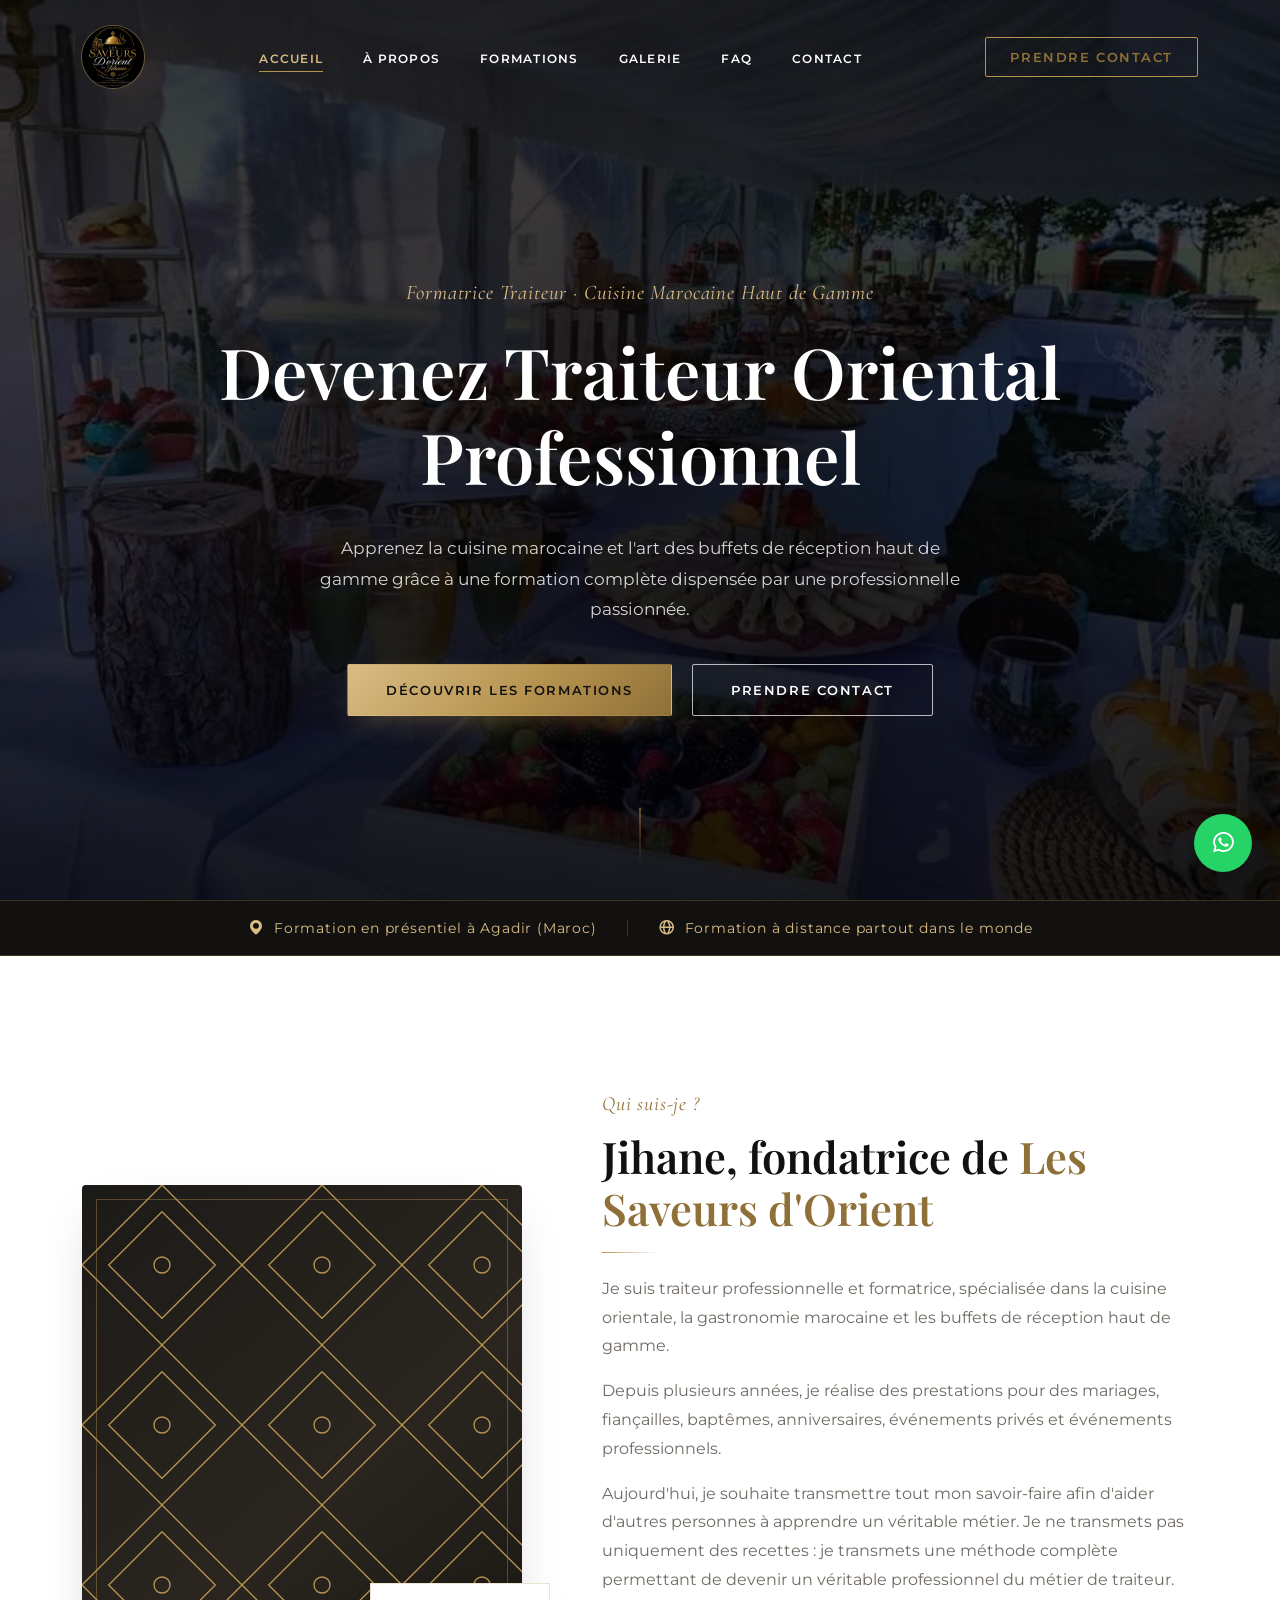
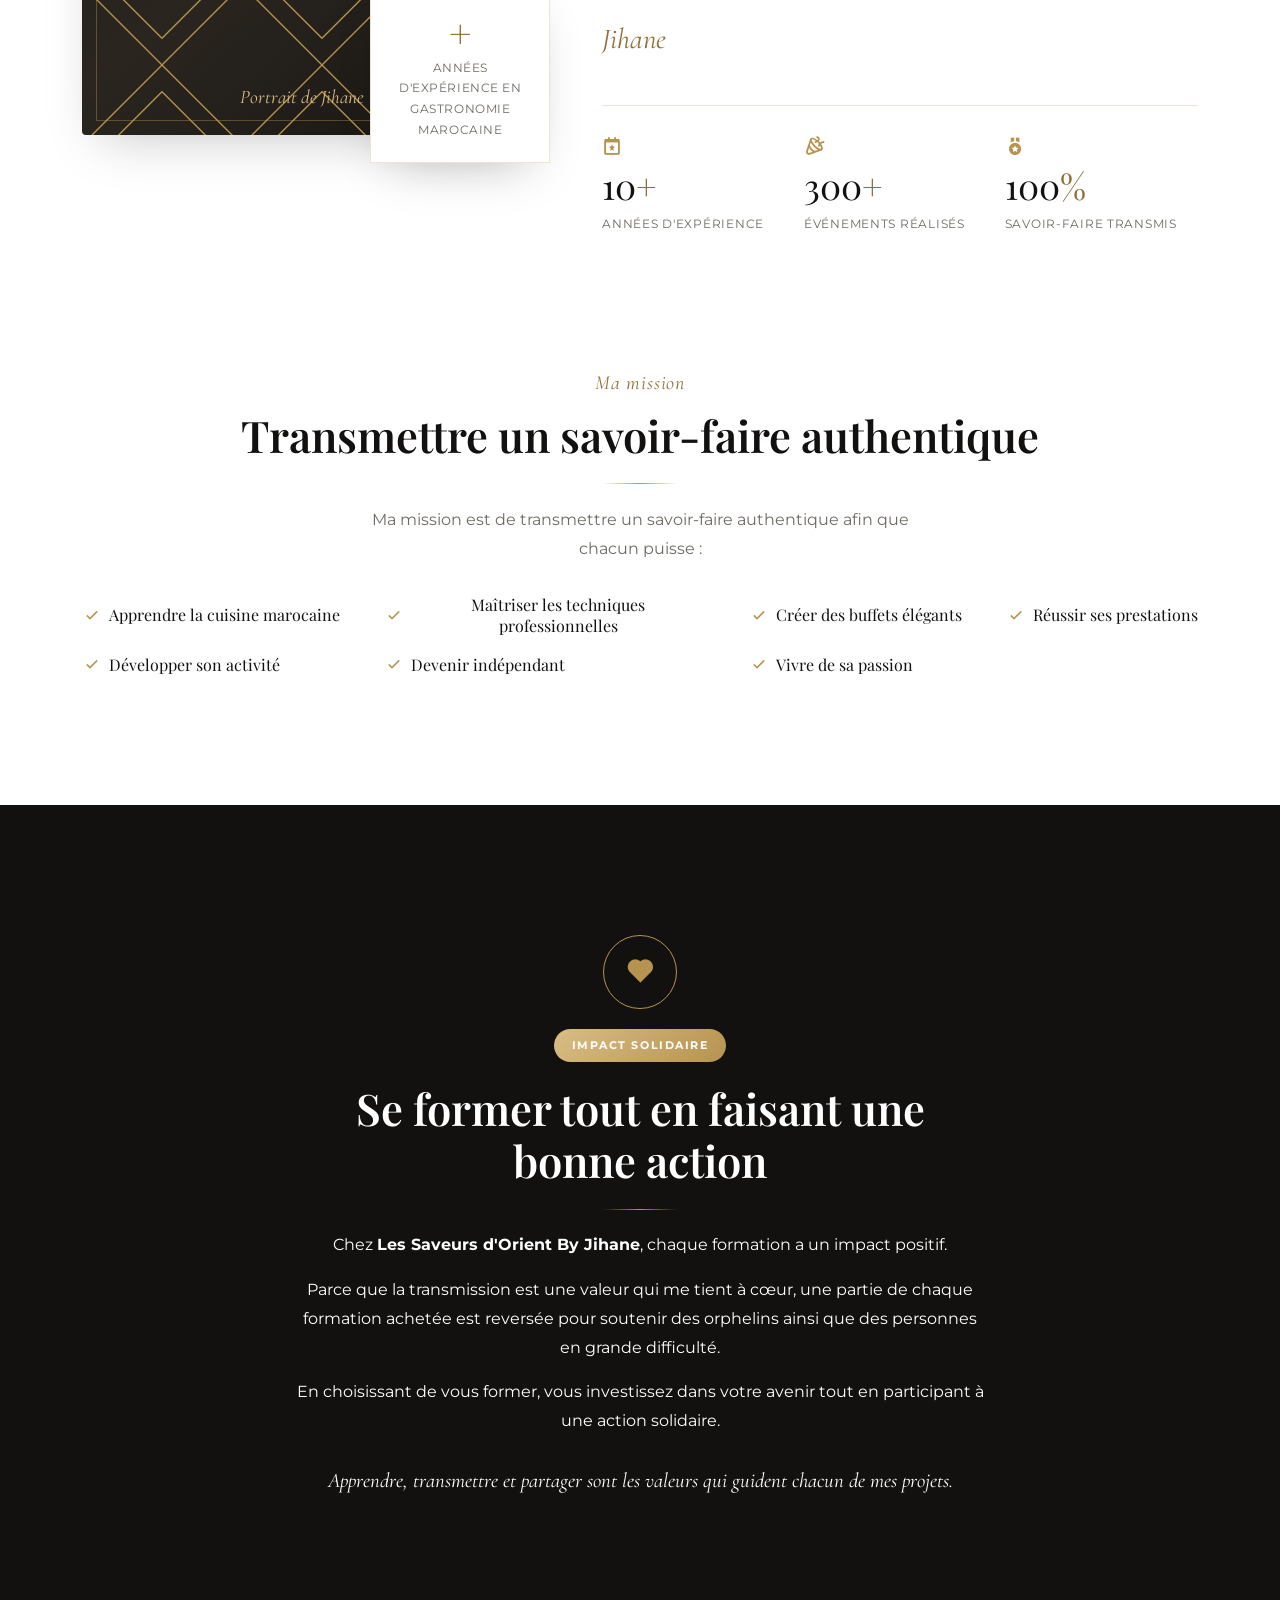
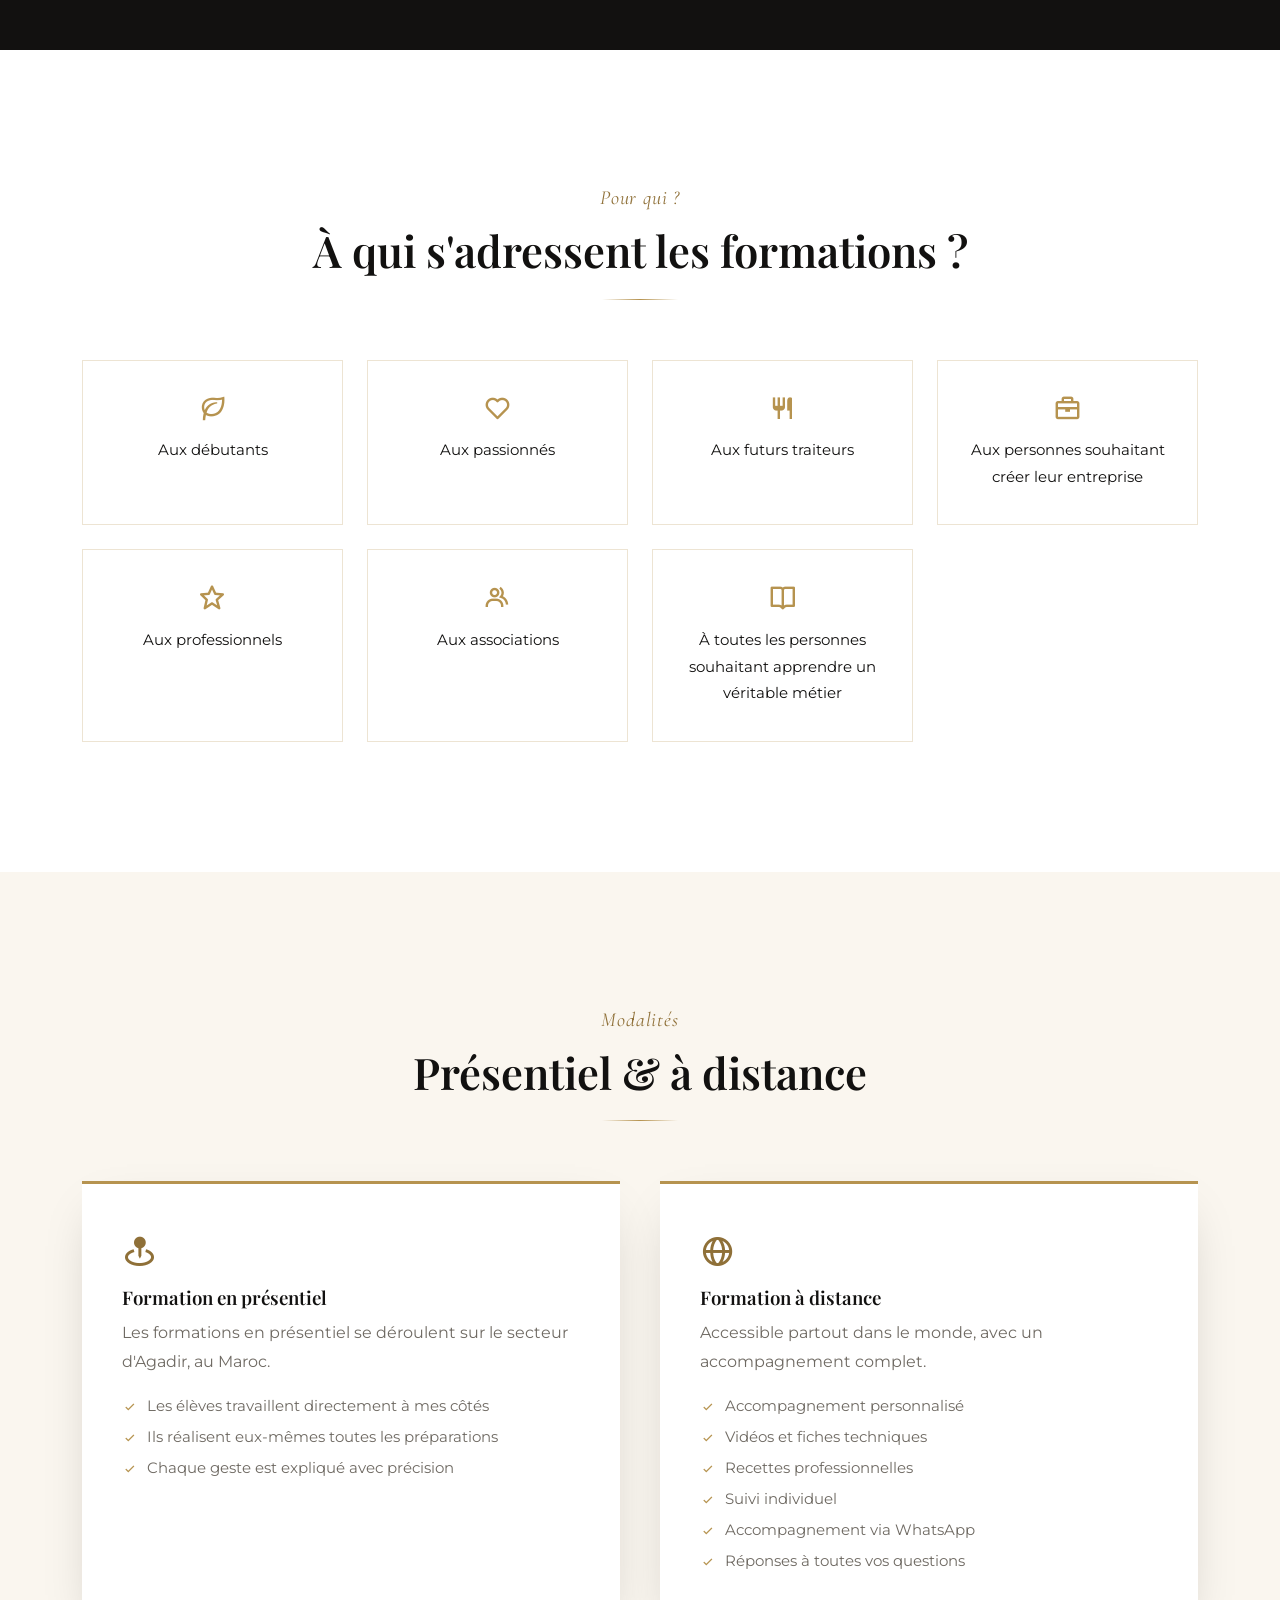
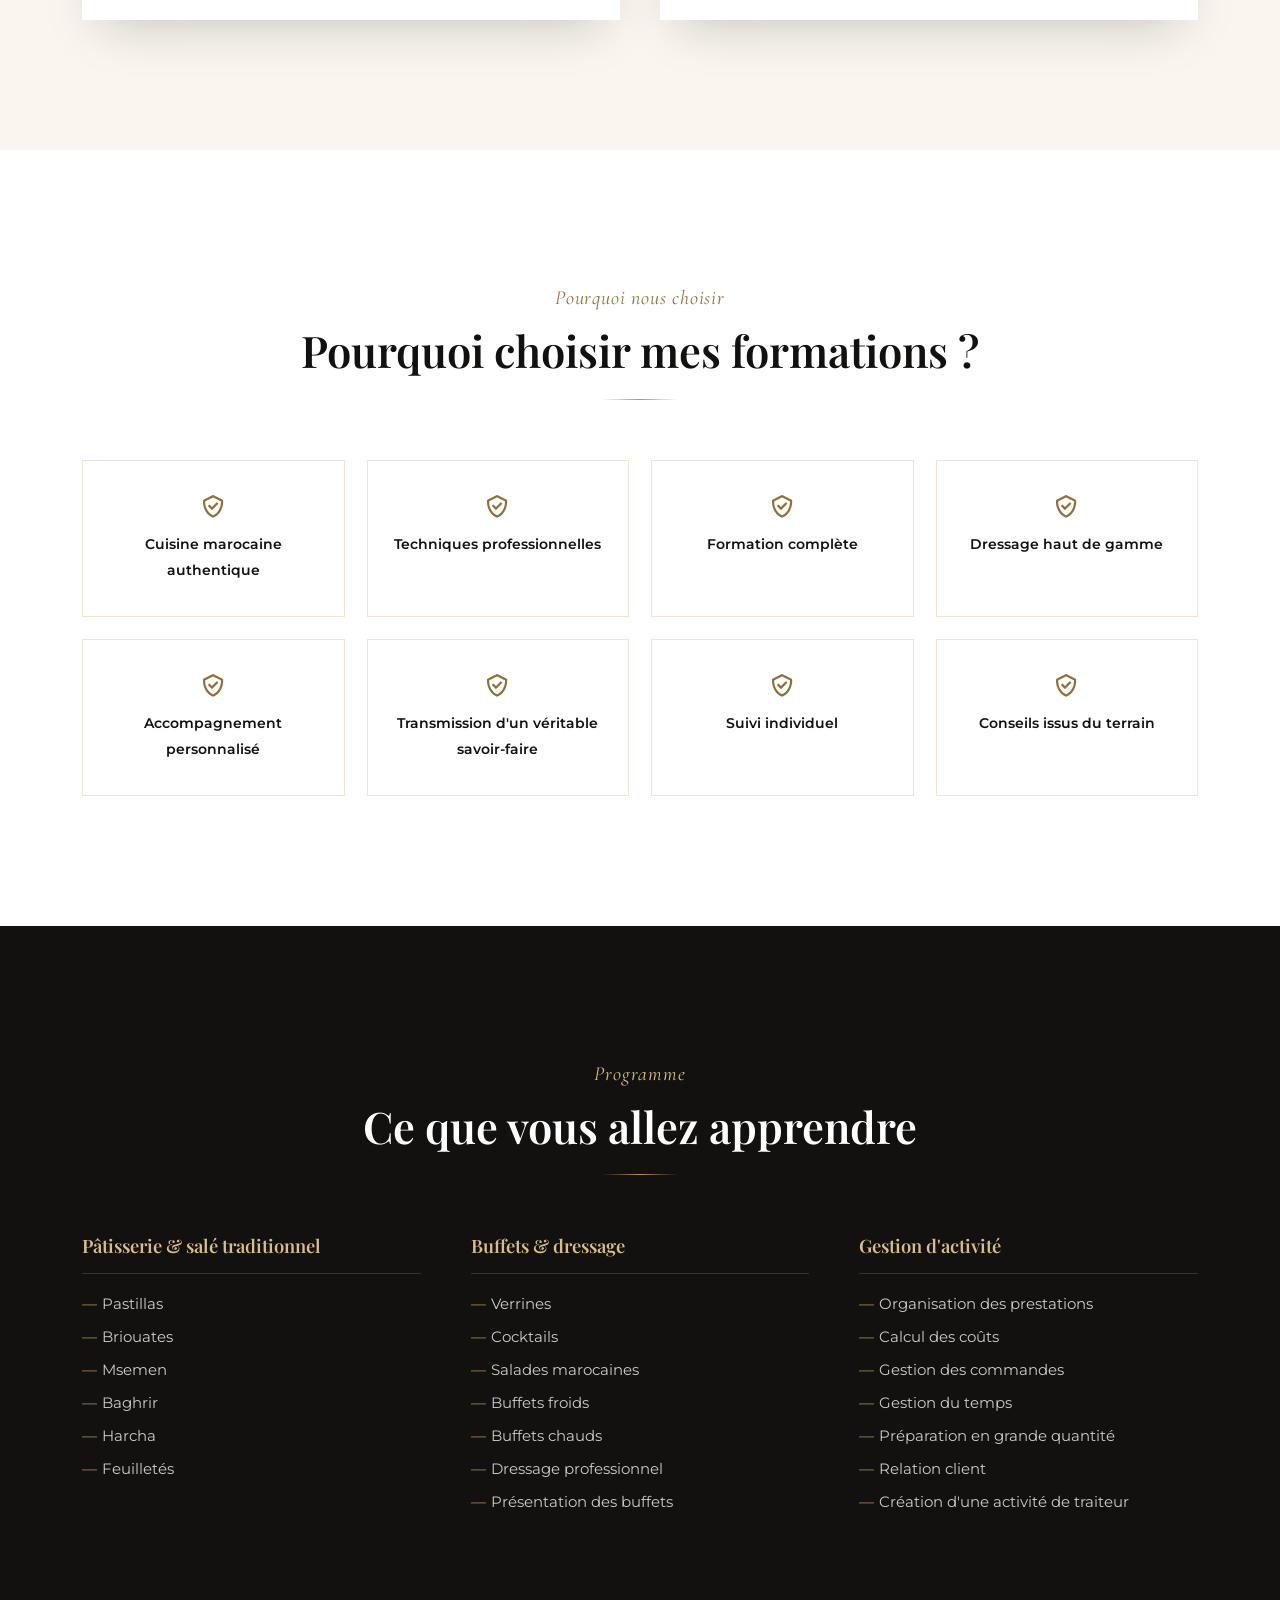
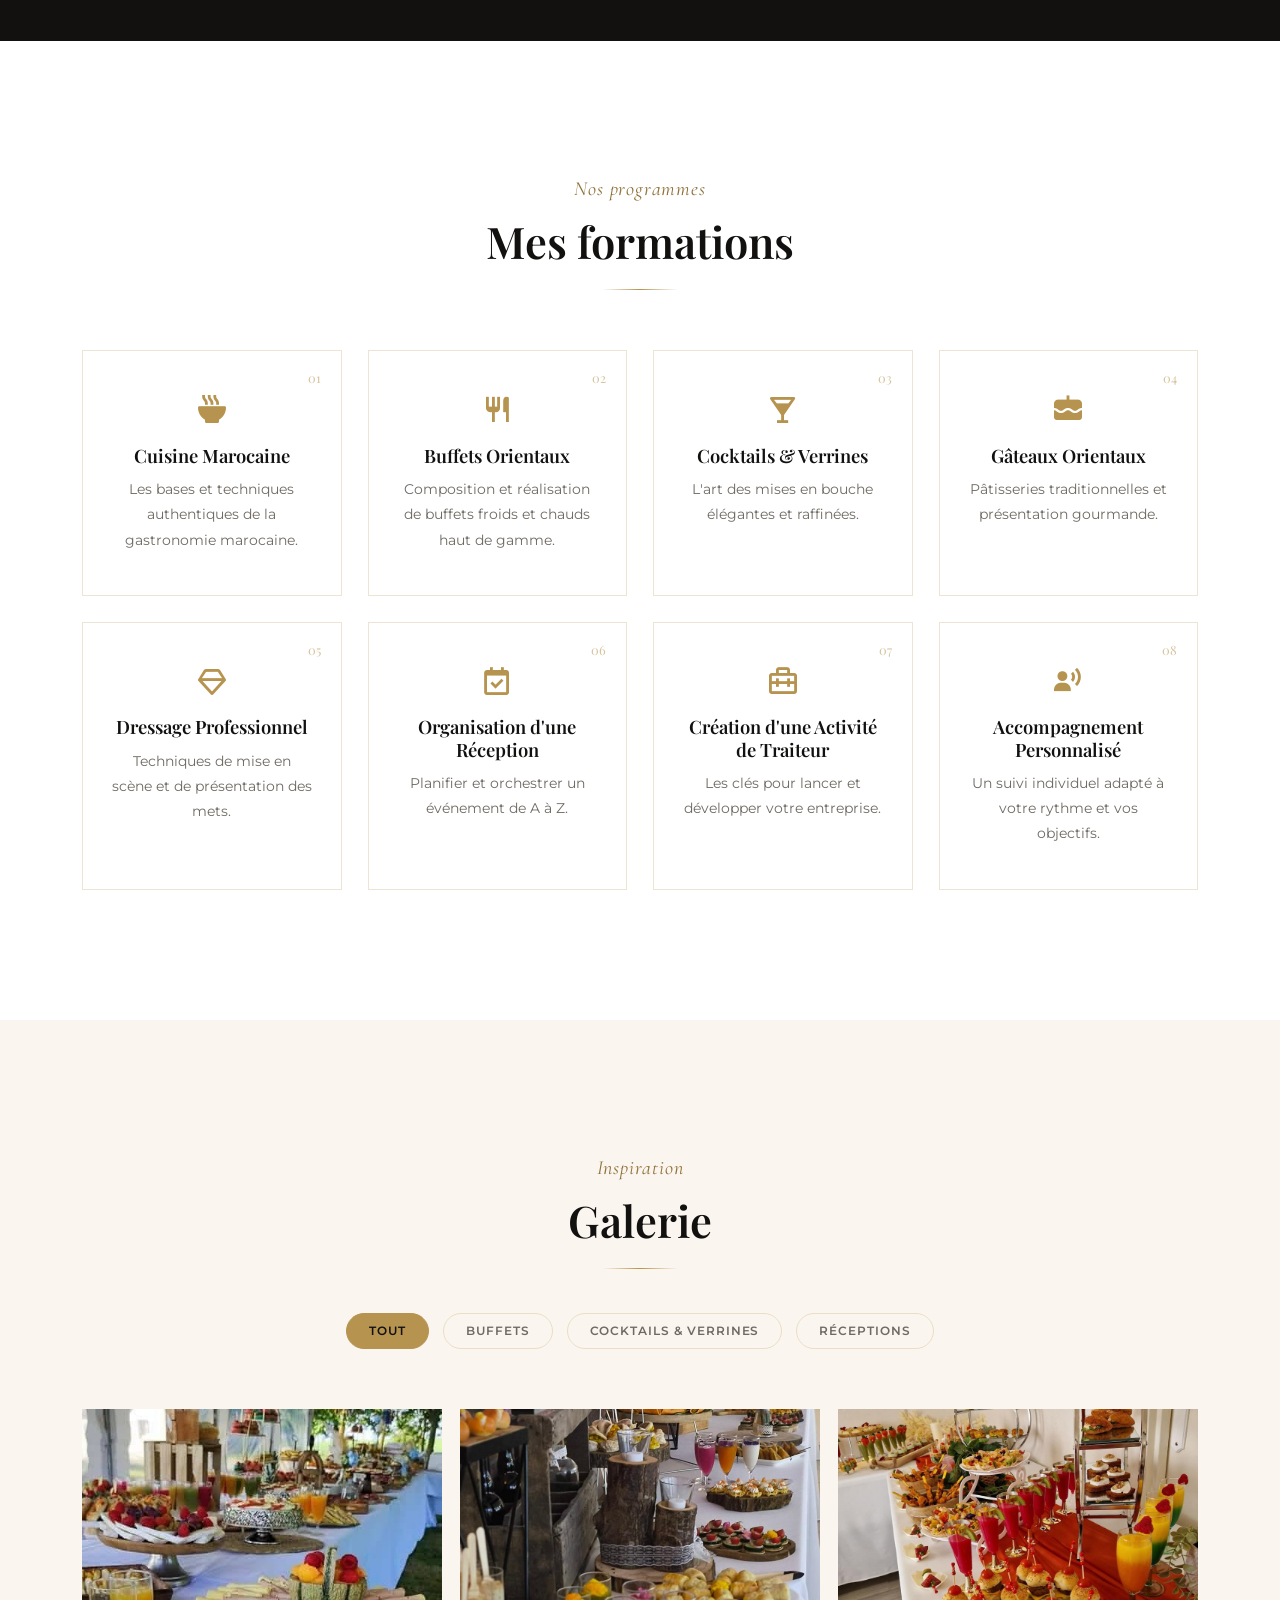
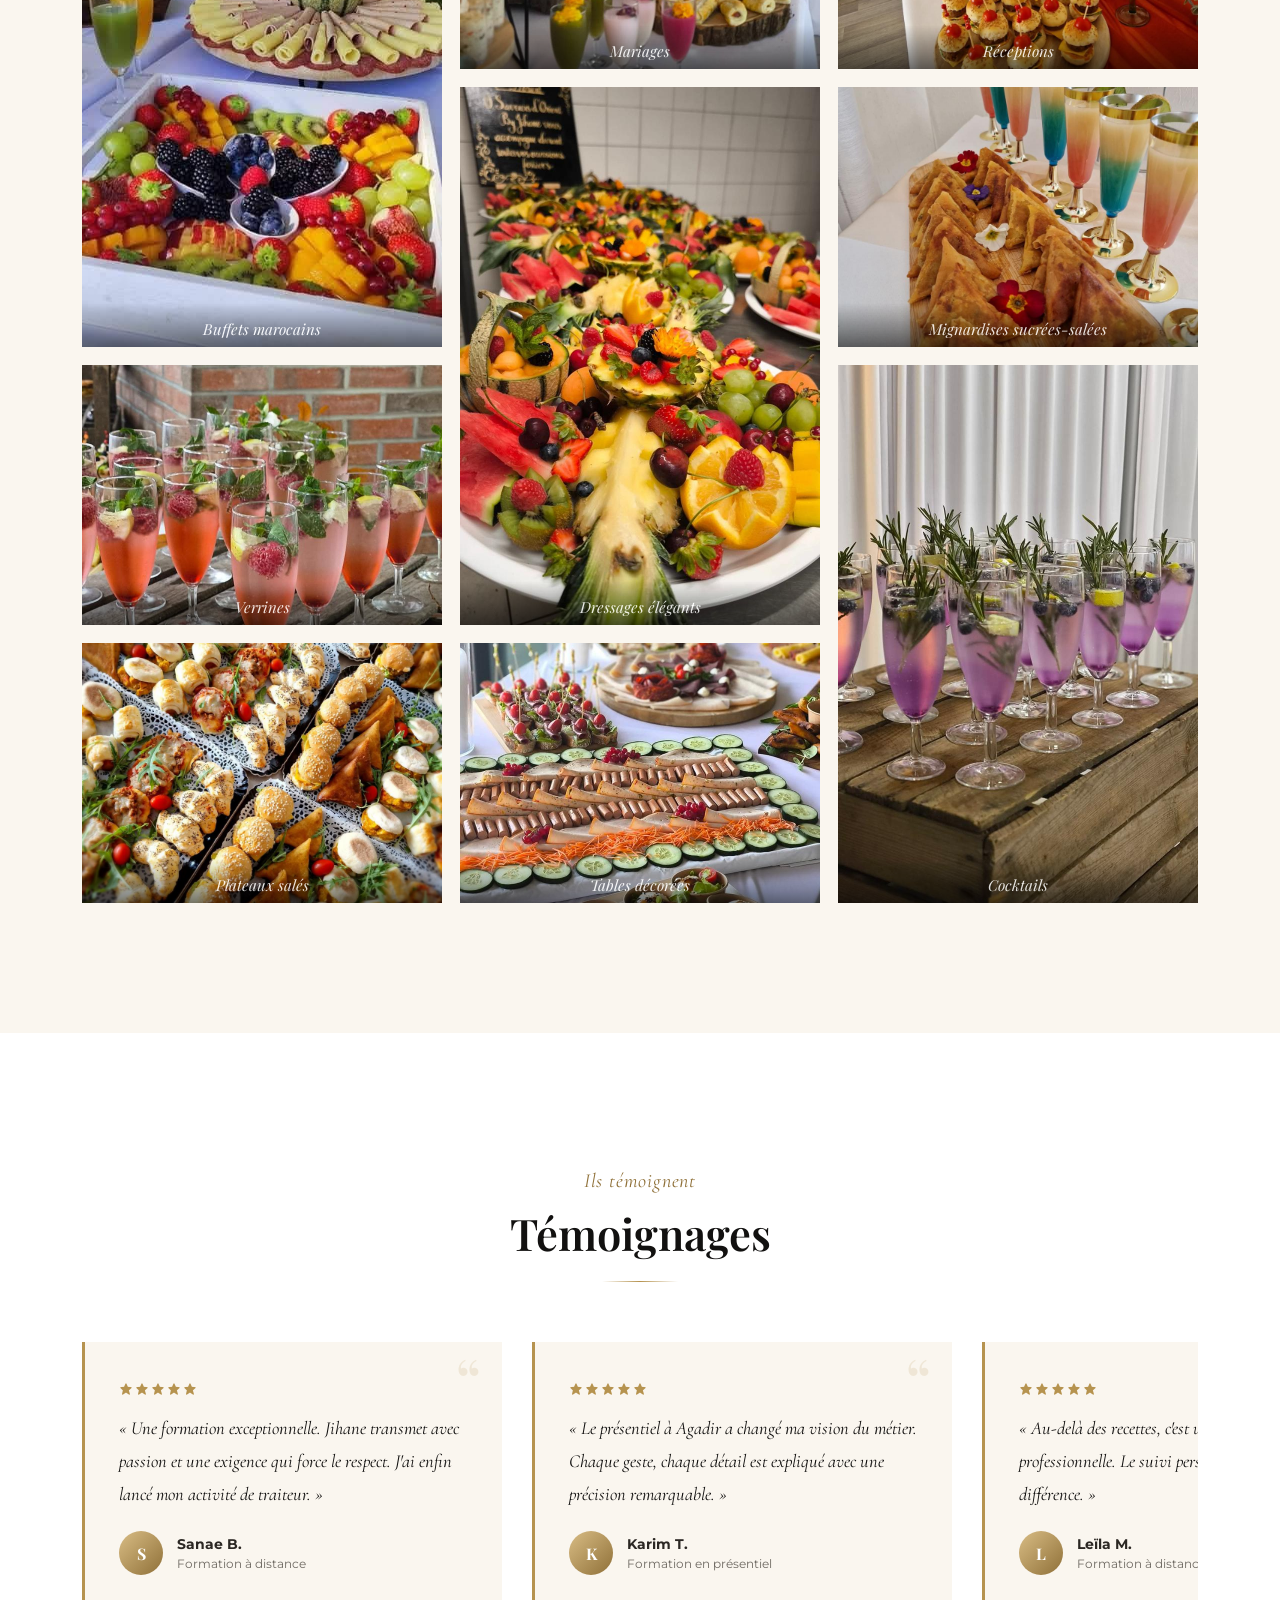
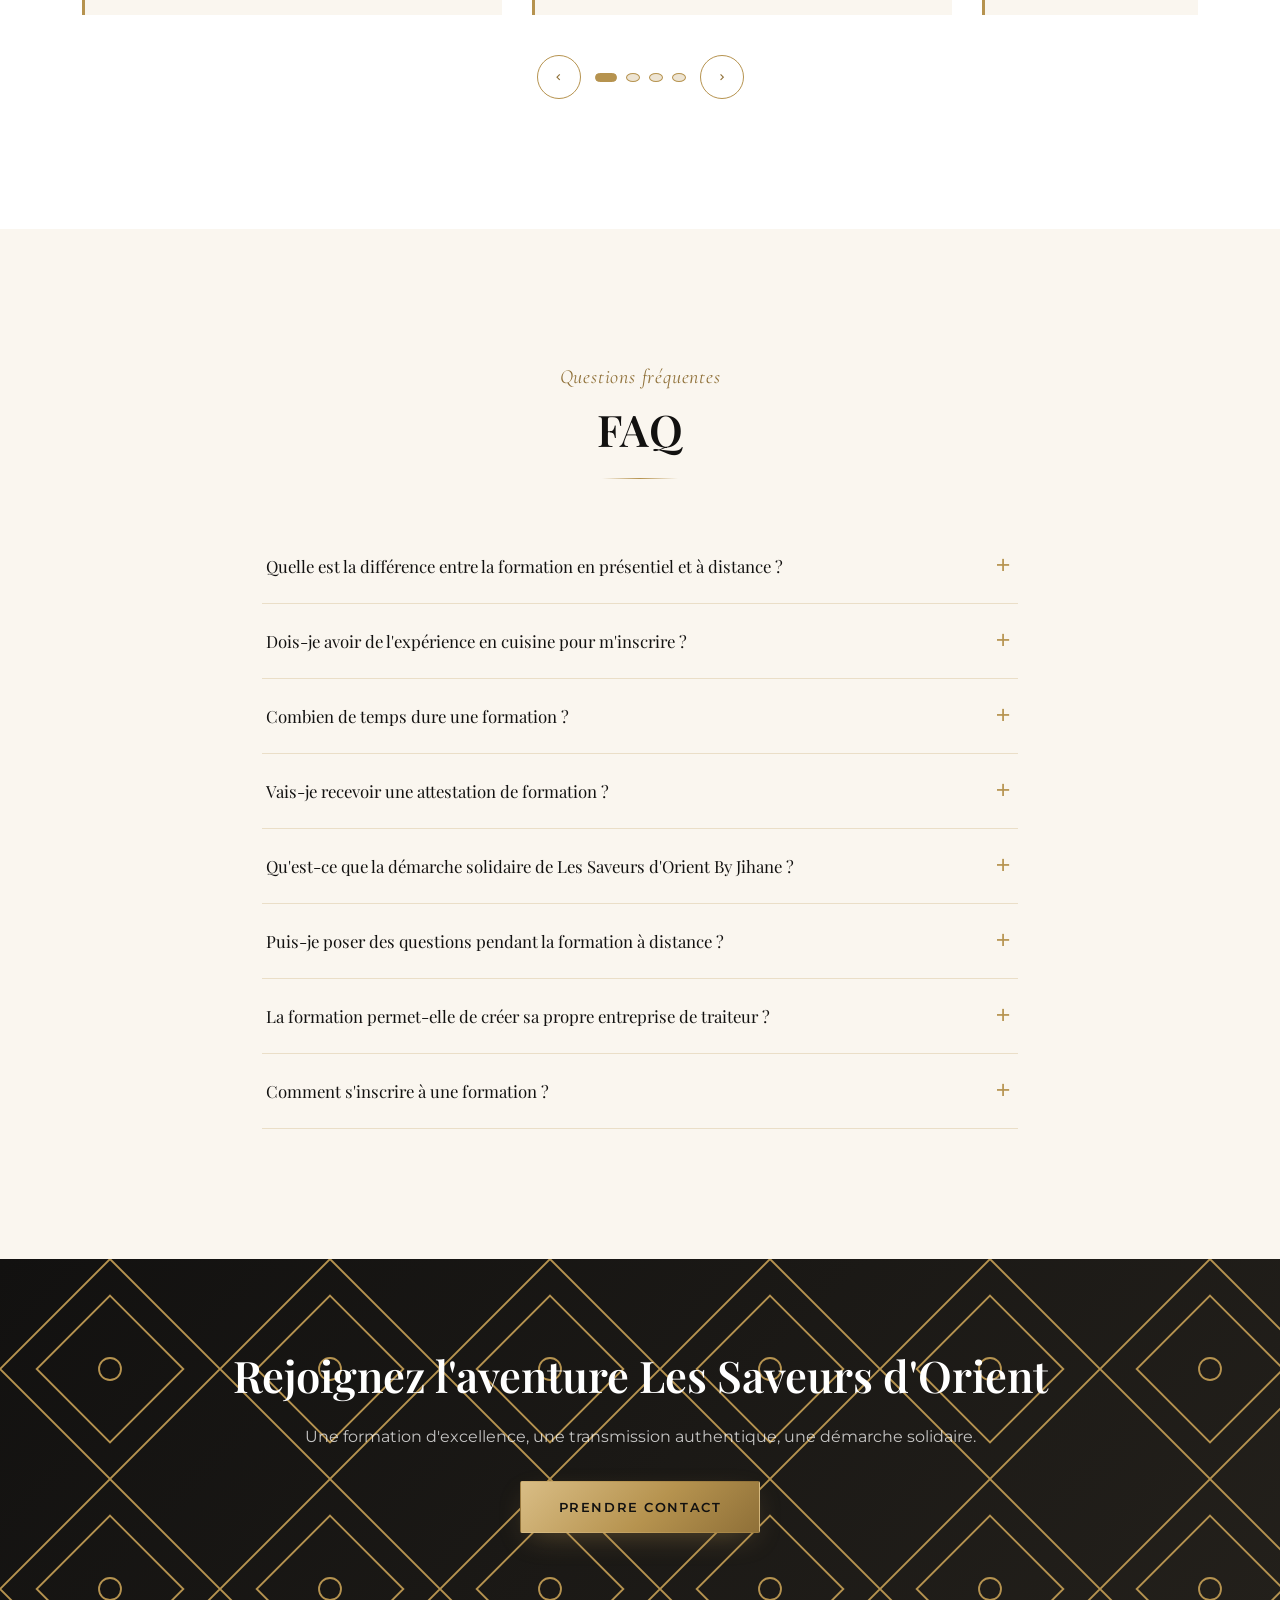
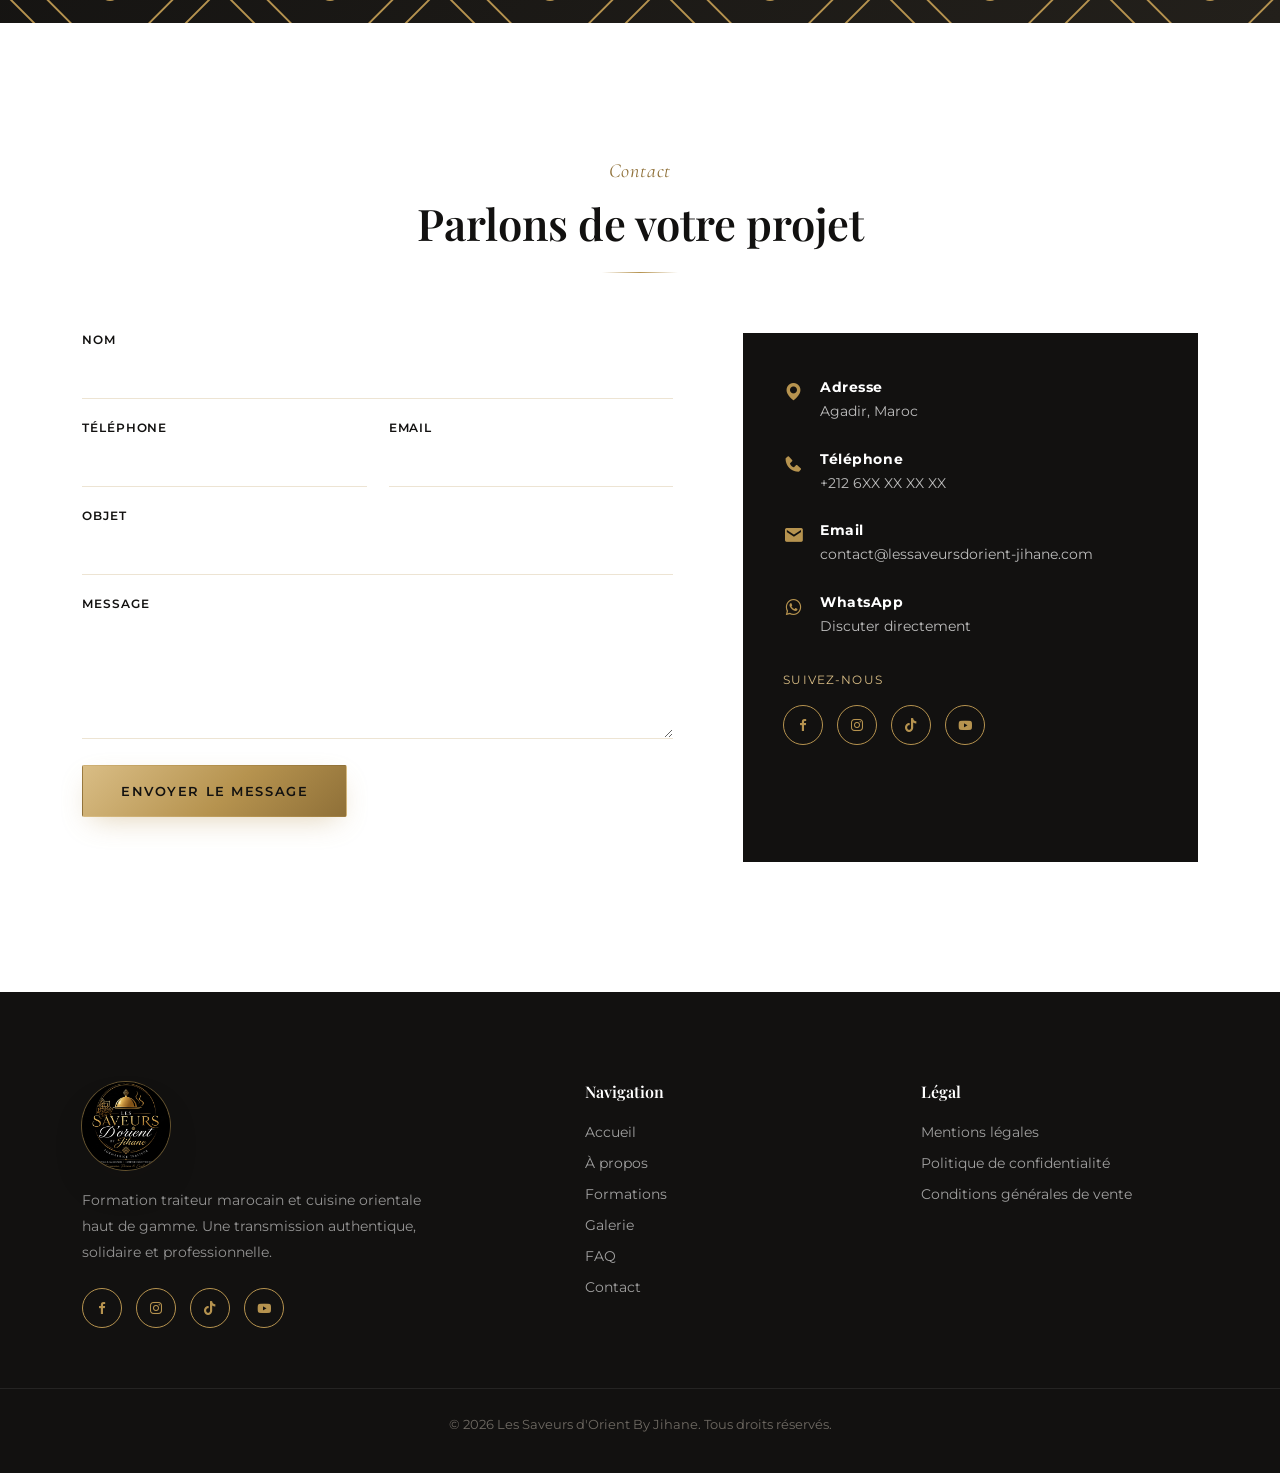
==== index.html @ 19ab7d6f "Initial commit: site Les Saveurs d'Orient By Jihane Site vitrine haut de gamme pour la formation tra" ====
<!DOCTYPE html>
<html lang="fr">
<head>
<meta charset="UTF-8">
<meta name="viewport" content="width=device-width, initial-scale=1.0">
<title>Les Saveurs d'Orient By Jihane | Formation Traiteur Marocain &amp; Cuisine Orientale Haut de Gamme</title>
<meta name="description" content="Formation traiteur marocain et cuisine orientale par Jihane, traiteur professionnelle. Formation présentielle à Agadir (Maroc) et à distance dans le monde entier. Buffets de réception haut de gamme, dressage professionnel, création d'activité.">
<meta name="keywords" content="formation traiteur marocain, formation cuisine marocaine, formation traiteur oriental, formation buffet oriental, formation cuisine orientale, formation traiteur Agadir, formation traiteur Maroc, formation cuisine marocaine à distance, devenir traiteur professionnel, formation buffet de réception">
<meta name="author" content="Les Saveurs d'Orient By Jihane">
<meta name="robots" content="index, follow">
<link rel="canonical" href="https://www.lessaveursdorient-jihane.com/">

<!-- Open Graph -->
<meta property="og:type" content="website">
<meta property="og:title" content="Les Saveurs d'Orient By Jihane | Formation Traiteur Marocain Haut de Gamme">
<meta property="og:description" content="Apprenez la cuisine marocaine et l'art des buffets de réception haut de gamme grâce à une formation complète dispensée par Jihane, traiteur professionnelle. Présentiel à Agadir ou à distance partout dans le monde.">
<meta property="og:image" content="images/logo.jpeg">
<meta property="og:locale" content="fr_FR">
<meta property="og:site_name" content="Les Saveurs d'Orient By Jihane">
<meta name="twitter:card" content="summary_large_image">

<link rel="icon" type="image/png" href="images/favicon.png">
<link rel="apple-touch-icon" href="images/apple-touch-icon.png">

<!-- Fonts -->
<link rel="preconnect" href="https://fonts.googleapis.com">
<link rel="preconnect" href="https://fonts.gstatic.com" crossorigin>
<link href="https://fonts.googleapis.com/css2?family=Playfair+Display:ital,wght@0,500;0,600;0,700;1,500&family=Cormorant+Garamond:ital,wght@0,500;1,500;1,600&family=Montserrat:wght@300;400;500;600;700&display=swap" rel="stylesheet">

<!-- Icons -->
<link href="https://unpkg.com/boxicons@2.1.4/css/boxicons.min.css" rel="stylesheet">

<link rel="stylesheet" href="css/style.css">
<noscript><style>[data-reveal]{opacity:1!important;transform:none!important;}</style></noscript>

<script type="application/ld+json">
{
  "@context": "https://schema.org",
  "@type": "EducationalOrganization",
  "name": "Les Saveurs d'Orient By Jihane",
  "description": "Formation traiteur marocain et cuisine orientale haut de gamme, en présentiel à Agadir (Maroc) et à distance dans le monde entier.",
  "url": "https://www.lessaveursdorient-jihane.com/",
  "image": "images/og-cover.jpg",
  "address": {
    "@type": "PostalAddress",
    "addressLocality": "Agadir",
    "addressCountry": "MA"
  },
  "sameAs": [
    "https://www.facebook.com/",
    "https://www.instagram.com/",
    "https://www.tiktok.com/",
    "https://www.youtube.com/"
  ]
}
</script>
</head>
<body class="is-loading">

<div class="scroll-progress" id="scroll-progress"></div>

<div class="preloader" aria-hidden="true">
  <span class="preloader__ring"></span>
  <span class="preloader__mark">LS<span>O</span></span>
</div>

<!-- ===================== HEADER ===================== -->
<header class="site-header" id="site-header">
  <div class="container site-header__inner">
    <a href="#accueil" class="logo">
      <img src="images/logo.jpeg" alt="Les Saveurs d'Orient By Jihane" class="logo__img">
    </a>

    <nav class="main-nav" id="main-nav">
      <ul>
        <li><a href="#accueil" class="nav-link">Accueil</a></li>
        <li><a href="#apropos" class="nav-link">À propos</a></li>
        <li><a href="#formations" class="nav-link">Formations</a></li>
        <li><a href="#galerie" class="nav-link">Galerie</a></li>
        <li><a href="#faq" class="nav-link">FAQ</a></li>
        <li><a href="#contact" class="nav-link">Contact</a></li>
      </ul>
    </nav>

    <a href="#contact" class="btn btn--gold-outline btn--small header-cta">Prendre contact</a>
    <button class="nav-toggle" id="nav-toggle" aria-label="Ouvrir le menu" aria-expanded="false">
      <span></span><span></span><span></span>
    </button>
  </div>
</header>

<!-- ===================== HERO ===================== -->
<section class="hero" id="accueil">
  <div class="hero__bg" role="img" aria-label="Buffet marocain de réception haut de gamme"></div>
  <div class="hero__overlay"></div>
  <div class="hero__glow" aria-hidden="true"></div>
  <div class="hero__content container">
    <p class="eyebrow">Formatrice Traiteur &middot; Cuisine Marocaine Haut de Gamme</p>
    <h1>Devenez Traiteur Oriental Professionnel</h1>
    <p class="hero__subtitle">Apprenez la cuisine marocaine et l'art des buffets de réception haut de gamme grâce à une formation complète dispensée par une professionnelle passionnée.</p>
    <div class="hero__actions">
      <a href="#formations" class="btn btn--gold">Découvrir les formations</a>
      <a href="#contact" class="btn btn--outline">Prendre contact</a>
    </div>
  </div>
  <a href="#apropos" class="hero__scroll" aria-label="Défiler vers le bas"><span></span></a>
</section>

<!-- ===================== BANDEAU LOCALISATION ===================== -->
<div class="info-strip">
  <div class="container info-strip__inner">
    <div class="info-strip__item"><i class='bx bxs-map'></i> Formation en présentiel à Agadir (Maroc)</div>
    <div class="info-strip__sep" aria-hidden="true"></div>
    <div class="info-strip__item"><i class='bx bx-globe'></i> Formation à distance partout dans le monde</div>
  </div>
</div>

<!-- ===================== À PROPOS ===================== -->
<section class="section" id="apropos">
  <div class="container about">
    <div class="about__media reveal" data-reveal>
      <div class="img-frame img-placeholder" data-label="Portrait de Jihane">
        <img src="images/portrait-jihane.jpg" alt="Jihane, fondatrice de Les Saveurs d'Orient By Jihane" loading="lazy" onerror="this.remove()">
      </div>
      <div class="about__badge">
        <span>+</span>
        <p>Années d'expérience en gastronomie marocaine</p>
      </div>
    </div>

    <div class="about__text reveal" data-reveal>
      <p class="section-eyebrow">Qui suis-je&nbsp;?</p>
      <h2>Jihane, fondatrice de <span class="gold-text">Les Saveurs d'Orient</span></h2>
      <p>Je suis traiteur professionnelle et formatrice, spécialisée dans la cuisine orientale, la gastronomie marocaine et les buffets de réception haut de gamme.</p>
      <p>Depuis plusieurs années, je réalise des prestations pour des mariages, fiançailles, baptêmes, anniversaires, événements privés et événements professionnels.</p>
      <p>Aujourd'hui, je souhaite transmettre tout mon savoir-faire afin d'aider d'autres personnes à apprendre un véritable métier. Je ne transmets pas uniquement des recettes : je transmets une méthode complète permettant de devenir un véritable professionnel du métier de traiteur.</p>
      <p class="signature">Jihane</p>

      <div class="stats">
        <div class="stat">
          <i class='bx bx-calendar-star'></i>
          <span class="stat__number" data-count="10">0</span><span class="stat__plus">+</span>
          <p>Années d'expérience</p>
        </div>
        <div class="stat">
          <i class='bx bx-party'></i>
          <span class="stat__number" data-count="300">0</span><span class="stat__plus">+</span>
          <p>Événements réalisés</p>
        </div>
        <div class="stat">
          <i class='bx bxs-medal'></i>
          <span class="stat__number" data-count="100">0</span><span class="stat__plus">%</span>
          <p>Savoir-faire transmis</p>
        </div>
      </div>
    </div>
  </div>

  <div class="container mission reveal" data-reveal>
    <p class="section-eyebrow center">Ma mission</p>
    <h2 class="center">Transmettre un savoir-faire authentique</h2>
    <p class="mission__intro center">Ma mission est de transmettre un savoir-faire authentique afin que chacun puisse&nbsp;:</p>
    <ul class="mission__list">
      <li><i class='bx bx-check'></i> Apprendre la cuisine marocaine</li>
      <li><i class='bx bx-check'></i> Maîtriser les techniques professionnelles</li>
      <li><i class='bx bx-check'></i> Créer des buffets élégants</li>
      <li><i class='bx bx-check'></i> Réussir ses prestations</li>
      <li><i class='bx bx-check'></i> Développer son activité</li>
      <li><i class='bx bx-check'></i> Devenir indépendant</li>
      <li><i class='bx bx-check'></i> Vivre de sa passion</li>
    </ul>
  </div>
</section>

<!-- ===================== SOLIDARITÉ ===================== -->
<section class="section section--dark" id="solidarite">
  <div class="container solidarity reveal" data-reveal>
    <div class="solidarity__icon"><i class='bx bxs-heart'></i></div>
    <p class="badge">Impact solidaire</p>
    <h2>Se former tout en faisant une bonne action</h2>
    <p>Chez <strong>Les Saveurs d'Orient By Jihane</strong>, chaque formation a un impact positif.</p>
    <p>Parce que la transmission est une valeur qui me tient à cœur, une partie de chaque formation achetée est reversée pour soutenir des orphelins ainsi que des personnes en grande difficulté.</p>
    <p>En choisissant de vous former, vous investissez dans votre avenir tout en participant à une action solidaire.</p>
    <p class="solidarity__quote">Apprendre, transmettre et partager sont les valeurs qui guident chacun de mes projets.</p>
  </div>
</section>

<!-- ===================== PUBLIC CONCERNÉ ===================== -->
<section class="section" id="public">
  <div class="container">
    <p class="section-eyebrow center">Pour qui&nbsp;?</p>
    <h2 class="center">À qui s'adressent les formations&nbsp;?</h2>
    <div class="audience-grid reveal stagger" data-reveal>
      <div class="audience-card"><i class='bx bx-leaf'></i><p>Aux débutants</p></div>
      <div class="audience-card"><i class='bx bx-heart'></i><p>Aux passionnés</p></div>
      <div class="audience-card"><i class='bx bx-restaurant'></i><p>Aux futurs traiteurs</p></div>
      <div class="audience-card"><i class='bx bx-briefcase'></i><p>Aux personnes souhaitant créer leur entreprise</p></div>
      <div class="audience-card"><i class='bx bx-star'></i><p>Aux professionnels</p></div>
      <div class="audience-card"><i class='bx bx-group'></i><p>Aux associations</p></div>
      <div class="audience-card"><i class='bx bx-book-open'></i><p>À toutes les personnes souhaitant apprendre un véritable métier</p></div>
    </div>
  </div>
</section>

<!-- ===================== MODALITÉS ===================== -->
<section class="section section--cream" id="modalites">
  <div class="container">
    <p class="section-eyebrow center">Modalités</p>
    <h2 class="center">Présentiel &amp; à distance</h2>
    <div class="modalites-grid">
      <div class="modalite-card reveal" data-reveal>
        <i class='bx bxs-map-pin'></i>
        <h3>Formation en présentiel</h3>
        <p>Les formations en présentiel se déroulent sur le secteur d'Agadir, au Maroc.</p>
        <ul>
          <li><i class='bx bx-check'></i> Les élèves travaillent directement à mes côtés</li>
          <li><i class='bx bx-check'></i> Ils réalisent eux-mêmes toutes les préparations</li>
          <li><i class='bx bx-check'></i> Chaque geste est expliqué avec précision</li>
        </ul>
      </div>
      <div class="modalite-card reveal" data-reveal>
        <i class='bx bx-globe'></i>
        <h3>Formation à distance</h3>
        <p>Accessible partout dans le monde, avec un accompagnement complet.</p>
        <ul>
          <li><i class='bx bx-check'></i> Accompagnement personnalisé</li>
          <li><i class='bx bx-check'></i> Vidéos et fiches techniques</li>
          <li><i class='bx bx-check'></i> Recettes professionnelles</li>
          <li><i class='bx bx-check'></i> Suivi individuel</li>
          <li><i class='bx bx-check'></i> Accompagnement via WhatsApp</li>
          <li><i class='bx bx-check'></i> Réponses à toutes vos questions</li>
        </ul>
      </div>
    </div>
  </div>
</section>

<!-- ===================== POURQUOI CHOISIR ===================== -->
<section class="section" id="pourquoi">
  <div class="container">
    <p class="section-eyebrow center">Pourquoi nous choisir</p>
    <h2 class="center">Pourquoi choisir mes formations&nbsp;?</h2>
    <div class="feature-grid reveal stagger" data-reveal>
      <div class="feature-card"><i class='bx bx-check-shield'></i><p>Cuisine marocaine authentique</p></div>
      <div class="feature-card"><i class='bx bx-check-shield'></i><p>Techniques professionnelles</p></div>
      <div class="feature-card"><i class='bx bx-check-shield'></i><p>Formation complète</p></div>
      <div class="feature-card"><i class='bx bx-check-shield'></i><p>Dressage haut de gamme</p></div>
      <div class="feature-card"><i class='bx bx-check-shield'></i><p>Accompagnement personnalisé</p></div>
      <div class="feature-card"><i class='bx bx-check-shield'></i><p>Transmission d'un véritable savoir-faire</p></div>
      <div class="feature-card"><i class='bx bx-check-shield'></i><p>Suivi individuel</p></div>
      <div class="feature-card"><i class='bx bx-check-shield'></i><p>Conseils issus du terrain</p></div>
    </div>
  </div>
</section>

<!-- ===================== CE QUE VOUS ALLEZ APPRENDRE ===================== -->
<section class="section section--dark" id="apprentissage">
  <div class="container">
    <p class="section-eyebrow center">Programme</p>
    <h2 class="center">Ce que vous allez apprendre</h2>

    <div class="learn-columns reveal" data-reveal>
      <div class="learn-col">
        <h4>Pâtisserie &amp; salé traditionnel</h4>
        <ul>
          <li>Pastillas</li>
          <li>Briouates</li>
          <li>Msemen</li>
          <li>Baghrir</li>
          <li>Harcha</li>
          <li>Feuilletés</li>
        </ul>
      </div>
      <div class="learn-col">
        <h4>Buffets &amp; dressage</h4>
        <ul>
          <li>Verrines</li>
          <li>Cocktails</li>
          <li>Salades marocaines</li>
          <li>Buffets froids</li>
          <li>Buffets chauds</li>
          <li>Dressage professionnel</li>
          <li>Présentation des buffets</li>
        </ul>
      </div>
      <div class="learn-col">
        <h4>Gestion d'activité</h4>
        <ul>
          <li>Organisation des prestations</li>
          <li>Calcul des coûts</li>
          <li>Gestion des commandes</li>
          <li>Gestion du temps</li>
          <li>Préparation en grande quantité</li>
          <li>Relation client</li>
          <li>Création d'une activité de traiteur</li>
        </ul>
      </div>
    </div>
  </div>
</section>

<!-- ===================== MES FORMATIONS ===================== -->
<section class="section" id="formations">
  <div class="container">
    <p class="section-eyebrow center">Nos programmes</p>
    <h2 class="center">Mes formations</h2>
    <div class="formations-grid reveal stagger" data-reveal>
      <article class="formation-card">
        <i class='bx bxs-bowl-hot'></i>
        <h3>Cuisine Marocaine</h3>
        <p>Les bases et techniques authentiques de la gastronomie marocaine.</p>
      </article>
      <article class="formation-card">
        <i class='bx bx-restaurant'></i>
        <h3>Buffets Orientaux</h3>
        <p>Composition et réalisation de buffets froids et chauds haut de gamme.</p>
      </article>
      <article class="formation-card">
        <i class='bx bxs-drink'></i>
        <h3>Cocktails &amp; Verrines</h3>
        <p>L'art des mises en bouche élégantes et raffinées.</p>
      </article>
      <article class="formation-card">
        <i class='bx bxs-cake'></i>
        <h3>Gâteaux Orientaux</h3>
        <p>Pâtisseries traditionnelles et présentation gourmande.</p>
      </article>
      <article class="formation-card">
        <i class='bx bx-diamond'></i>
        <h3>Dressage Professionnel</h3>
        <p>Techniques de mise en scène et de présentation des mets.</p>
      </article>
      <article class="formation-card">
        <i class='bx bx-calendar-check'></i>
        <h3>Organisation d'une Réception</h3>
        <p>Planifier et orchestrer un événement de A à Z.</p>
      </article>
      <article class="formation-card">
        <i class='bx bx-briefcase-alt-2'></i>
        <h3>Création d'une Activité de Traiteur</h3>
        <p>Les clés pour lancer et développer votre entreprise.</p>
      </article>
      <article class="formation-card">
        <i class='bx bxs-user-voice'></i>
        <h3>Accompagnement Personnalisé</h3>
        <p>Un suivi individuel adapté à votre rythme et vos objectifs.</p>
      </article>
    </div>
  </div>
</section>

<!-- ===================== GALERIE ===================== -->
<section class="section section--cream" id="galerie">
  <div class="container">
    <p class="section-eyebrow center">Inspiration</p>
    <h2 class="center">Galerie</h2>

    <div class="gallery-filters reveal" data-reveal>
      <button class="filter-btn is-active" data-filter="all">Tout</button>
      <button class="filter-btn" data-filter="buffet">Buffets</button>
      <button class="filter-btn" data-filter="cocktail">Cocktails &amp; Verrines</button>
      <button class="filter-btn" data-filter="reception">Réceptions</button>
    </div>

    <div class="gallery-grid reveal stagger" data-reveal>
      <div class="gallery-item img-placeholder" data-category="buffet" data-label="Buffets marocains"><img src="images/gallery-buffet.jpg" alt="Buffet marocain" loading="lazy" onerror="this.remove()"></div>
      <div class="gallery-item img-placeholder" data-category="reception" data-label="Mariages"><img src="images/gallery-mariage.jpg" alt="Mariage" loading="lazy" onerror="this.remove()"></div>
      <div class="gallery-item img-placeholder" data-category="reception" data-label="Réceptions"><img src="images/gallery-reception.jpg" alt="Réception" loading="lazy" onerror="this.remove()"></div>
      <div class="gallery-item img-placeholder" data-category="reception" data-label="Dressages élégants"><img src="images/gallery-dressage.jpg" alt="Dressage élégant" loading="lazy" onerror="this.remove()"></div>
      <div class="gallery-item img-placeholder" data-category="cocktail" data-label="Mignardises sucrées-salées"><img src="images/gallery-mignardises.jpg" alt="Mignardises sucrées-salées" loading="lazy" onerror="this.remove()"></div>
      <div class="gallery-item img-placeholder" data-category="cocktail" data-label="Verrines"><img src="images/gallery-verrines.jpg" alt="Verrines" loading="lazy" onerror="this.remove()"></div>
      <div class="gallery-item img-placeholder" data-category="cocktail" data-label="Cocktails"><img src="images/gallery-cocktails.jpg" alt="Cocktails" loading="lazy" onerror="this.remove()"></div>
      <div class="gallery-item img-placeholder" data-category="buffet" data-label="Plateaux salés"><img src="images/gallery-plateaux.jpg" alt="Plateaux salés" loading="lazy" onerror="this.remove()"></div>
      <div class="gallery-item img-placeholder" data-category="reception" data-label="Tables décorées"><img src="images/gallery-tables.jpg" alt="Table décorée" loading="lazy" onerror="this.remove()"></div>
    </div>
  </div>
</section>

<!-- ===================== TÉMOIGNAGES ===================== -->
<section class="section" id="temoignages">
  <div class="container">
    <p class="section-eyebrow center">Ils témoignent</p>
    <h2 class="center">Témoignages</h2>

    <div class="testimonials reveal" data-reveal>
      <div class="testimonials__track" id="testimonials-track">
        <!-- MODIFIER ICI : remplacez par vos vrais témoignages -->
        <blockquote class="testimonial">
          <div class="testimonial__stars"><i class='bx bxs-star'></i><i class='bx bxs-star'></i><i class='bx bxs-star'></i><i class='bx bxs-star'></i><i class='bx bxs-star'></i></div>
          <p>« Une formation exceptionnelle. Jihane transmet avec passion et une exigence qui force le respect. J'ai enfin lancé mon activité de traiteur. »</p>
          <footer><span class="avatar">S</span><div><strong>Sanae B.</strong><small>Formation à distance</small></div></footer>
        </blockquote>
        <blockquote class="testimonial">
          <div class="testimonial__stars"><i class='bx bxs-star'></i><i class='bx bxs-star'></i><i class='bx bxs-star'></i><i class='bx bxs-star'></i><i class='bx bxs-star'></i></div>
          <p>« Le présentiel à Agadir a changé ma vision du métier. Chaque geste, chaque détail est expliqué avec une précision remarquable. »</p>
          <footer><span class="avatar">K</span><div><strong>Karim T.</strong><small>Formation en présentiel</small></div></footer>
        </blockquote>
        <blockquote class="testimonial">
          <div class="testimonial__stars"><i class='bx bxs-star'></i><i class='bx bxs-star'></i><i class='bx bxs-star'></i><i class='bx bxs-star'></i><i class='bx bxs-star'></i></div>
          <p>« Au-delà des recettes, c'est une véritable méthode professionnelle. Le suivi personnalisé fait toute la différence. »</p>
          <footer><span class="avatar">L</span><div><strong>Leïla M.</strong><small>Formation à distance</small></div></footer>
        </blockquote>
        <blockquote class="testimonial">
          <div class="testimonial__stars"><i class='bx bxs-star'></i><i class='bx bxs-star'></i><i class='bx bxs-star'></i><i class='bx bxs-star'></i><i class='bx bxs-star'></i></div>
          <p>« Un accompagnement chaleureux et exigeant. Et savoir que ma formation soutient une belle cause solidaire rend tout cela encore plus fort. »</p>
          <footer><span class="avatar">A</span><div><strong>Amine R.</strong><small>Création d'activité</small></div></footer>
        </blockquote>
      </div>
      <div class="testimonials__nav">
        <button id="testi-prev" aria-label="Témoignage précédent"><i class='bx bx-chevron-left'></i></button>
        <div class="testimonials__dots" id="testimonials-dots"></div>
        <button id="testi-next" aria-label="Témoignage suivant"><i class='bx bx-chevron-right'></i></button>
      </div>
    </div>
  </div>
</section>

<!-- ===================== FAQ ===================== -->
<section class="section section--cream" id="faq">
  <div class="container container--narrow">
    <p class="section-eyebrow center">Questions fréquentes</p>
    <h2 class="center">FAQ</h2>

    <div class="accordion reveal" data-reveal>
      <div class="accordion-item">
        <button class="accordion-trigger">Quelle est la différence entre la formation en présentiel et à distance ?<i class='bx bx-plus'></i></button>
        <div class="accordion-panel"><p>La formation en présentiel se déroule à Agadir, à mes côtés, avec une pratique directe de chaque préparation. La formation à distance s'appuie sur des vidéos, fiches techniques et un accompagnement personnalisé via WhatsApp, accessible partout dans le monde.</p></div>
      </div>
      <div class="accordion-item">
        <button class="accordion-trigger">Dois-je avoir de l'expérience en cuisine pour m'inscrire ?<i class='bx bx-plus'></i></button>
        <div class="accordion-panel"><p>Non. Mes formations s'adressent aussi bien aux débutants qu'aux passionnés ou aux professionnels souhaitant se perfectionner.</p></div>
      </div>
      <div class="accordion-item">
        <button class="accordion-trigger">Combien de temps dure une formation ?<i class='bx bx-plus'></i></button>
        <div class="accordion-panel"><p>La durée varie selon le programme choisi et vos objectifs. Contactez-moi pour un programme adapté à votre situation.</p></div>
      </div>
      <div class="accordion-item">
        <button class="accordion-trigger">Vais-je recevoir une attestation de formation ?<i class='bx bx-plus'></i></button>
        <div class="accordion-panel"><p>Oui, une attestation vous est remise à l'issue de votre parcours.</p></div>
      </div>
      <div class="accordion-item">
        <button class="accordion-trigger">Qu'est-ce que la démarche solidaire de Les Saveurs d'Orient By Jihane ?<i class='bx bx-plus'></i></button>
        <div class="accordion-panel"><p>Une partie de chaque formation achetée est reversée pour soutenir des orphelins et des personnes en grande difficulté. En vous formant, vous participez à une action solidaire.</p></div>
      </div>
      <div class="accordion-item">
        <button class="accordion-trigger">Puis-je poser des questions pendant la formation à distance ?<i class='bx bx-plus'></i></button>
        <div class="accordion-panel"><p>Bien sûr. Vous bénéficiez d'un suivi individuel et d'un accompagnement via WhatsApp pour répondre à toutes vos questions.</p></div>
      </div>
      <div class="accordion-item">
        <button class="accordion-trigger">La formation permet-elle de créer sa propre entreprise de traiteur ?<i class='bx bx-plus'></i></button>
        <div class="accordion-panel"><p>Oui, un module dédié à la création et à la gestion d'une activité de traiteur est inclus dans le parcours complet.</p></div>
      </div>
      <div class="accordion-item">
        <button class="accordion-trigger">Comment s'inscrire à une formation ?<i class='bx bx-plus'></i></button>
        <div class="accordion-panel"><p>Il vous suffit de me contacter via le formulaire de contact, par WhatsApp ou par email, afin d'échanger sur vos objectifs et choisir le programme le plus adapté.</p></div>
      </div>
    </div>
  </div>
</section>

<!-- ===================== CTA SOLIDAIRE ===================== -->
<section class="cta-band reveal" data-reveal>
  <div class="container">
    <h2>Rejoignez l'aventure Les Saveurs d'Orient</h2>
    <p>Une formation d'excellence, une transmission authentique, une démarche solidaire.</p>
    <a href="#contact" class="btn btn--gold">Prendre contact</a>
  </div>
</section>

<!-- ===================== CONTACT ===================== -->
<section class="section" id="contact">
  <div class="container">
    <p class="section-eyebrow center">Contact</p>
    <h2 class="center">Parlons de votre projet</h2>

    <div class="contact-grid">
      <form class="contact-form reveal" data-reveal id="contact-form" novalidate>
        <div class="form-row">
          <label for="nom">Nom</label>
          <input type="text" id="nom" name="nom" required>
        </div>
        <div class="form-row form-row--split">
          <div>
            <label for="telephone">Téléphone</label>
            <input type="tel" id="telephone" name="telephone" required>
          </div>
          <div>
            <label for="email">Email</label>
            <input type="email" id="email" name="email" required>
          </div>
        </div>
        <div class="form-row">
          <label for="objet">Objet</label>
          <input type="text" id="objet" name="objet" required>
        </div>
        <div class="form-row">
          <label for="message">Message</label>
          <textarea id="message" name="message" rows="5" required></textarea>
        </div>
        <button type="submit" class="btn btn--gold">Envoyer le message</button>
        <p class="form-feedback" id="form-feedback" role="status"></p>
      </form>

      <div class="contact-info reveal" data-reveal>
        <div class="contact-info__item">
          <i class='bx bxs-map'></i>
          <div><strong>Adresse</strong><p>Agadir, Maroc</p></div>
        </div>
        <div class="contact-info__item">
          <i class='bx bxs-phone'></i>
          <div><strong>Téléphone</strong><p>+212 6XX XX XX XX</p></div>
        </div>
        <div class="contact-info__item">
          <i class='bx bxs-envelope'></i>
          <div><strong>Email</strong><p>contact&#64;lessaveursdorient-jihane.com</p></div>
        </div>
        <div class="contact-info__item">
          <i class='bx bxl-whatsapp'></i>
          <div><strong>WhatsApp</strong><p><a href="https://wa.me/212600000000" target="_blank" rel="noopener">Discuter directement</a></p></div>
        </div>

        <p class="contact-info__label">Suivez-nous</p>
        <div class="socials">
          <a href="https://www.facebook.com/" target="_blank" rel="noopener" aria-label="Facebook"><i class='bx bxl-facebook'></i></a>
          <a href="https://www.instagram.com/" target="_blank" rel="noopener" aria-label="Instagram"><i class='bx bxl-instagram'></i></a>
          <a href="https://www.tiktok.com/" target="_blank" rel="noopener" aria-label="TikTok"><i class='bx bxl-tiktok'></i></a>
          <a href="https://www.youtube.com/" target="_blank" rel="noopener" aria-label="YouTube"><i class='bx bxl-youtube'></i></a>
        </div>
      </div>
    </div>
  </div>
</section>

<!-- ===================== FOOTER ===================== -->
<footer class="site-footer">
  <div class="container footer-grid">
    <div class="footer-brand">
      <a href="#accueil" class="logo logo--footer">
        <img src="images/logo.jpeg" alt="Les Saveurs d'Orient By Jihane" class="logo__img logo__img--footer">
      </a>
      <p>Formation traiteur marocain et cuisine orientale haut de gamme. Une transmission authentique, solidaire et professionnelle.</p>
      <div class="socials">
        <a href="https://www.facebook.com/" target="_blank" rel="noopener" aria-label="Facebook"><i class='bx bxl-facebook'></i></a>
        <a href="https://www.instagram.com/" target="_blank" rel="noopener" aria-label="Instagram"><i class='bx bxl-instagram'></i></a>
        <a href="https://www.tiktok.com/" target="_blank" rel="noopener" aria-label="TikTok"><i class='bx bxl-tiktok'></i></a>
        <a href="https://www.youtube.com/" target="_blank" rel="noopener" aria-label="YouTube"><i class='bx bxl-youtube'></i></a>
      </div>
    </div>

    <div class="footer-col">
      <h4>Navigation</h4>
      <ul>
        <li><a href="#accueil">Accueil</a></li>
        <li><a href="#apropos">À propos</a></li>
        <li><a href="#formations">Formations</a></li>
        <li><a href="#galerie">Galerie</a></li>
        <li><a href="#faq">FAQ</a></li>
        <li><a href="#contact">Contact</a></li>
      </ul>
    </div>

    <div class="footer-col">
      <h4>Légal</h4>
      <ul>
        <li><a href="mentions-legales.html">Mentions légales</a></li>
        <li><a href="politique-confidentialite.html">Politique de confidentialité</a></li>
        <li><a href="cgv.html">Conditions générales de vente</a></li>
      </ul>
    </div>
  </div>

  <div class="footer-bottom">
    <div class="container">
      <p>&copy; <span id="year"></span> Les Saveurs d'Orient By Jihane. Tous droits réservés.</p>
    </div>
  </div>
</footer>

<!-- ===================== FLOATING BUTTONS ===================== -->
<a href="https://wa.me/212600000000" target="_blank" rel="noopener" class="whatsapp-float" aria-label="Contacter sur WhatsApp">
  <i class='bx bxl-whatsapp'></i>
</a>
<button class="back-to-top" id="back-to-top" aria-label="Retour en haut"><i class='bx bx-chevron-up'></i></button>

<div class="lightbox" id="lightbox" aria-hidden="true">
  <button class="lightbox__close" id="lightbox-close" aria-label="Fermer">&times;</button>
  <img src="" alt="" id="lightbox-img">
</div>

<script src="js/script.js"></script>
</body>
</html>
---- css/style.css ----
/* =========================================================
   LES SAVEURS D'ORIENT BY JIHANE — STYLE PRINCIPAL
   Palette : Blanc / Noir / Doré discret
   ========================================================= */

:root{
  --c-black: #121110;
  --c-black-soft: #1c1a18;
  --c-white: #ffffff;
  --c-cream: #faf6ef;
  --c-cream-dark: #f2ead9;
  --c-text: #2b2723;
  --c-text-light: #6f6a63;
  --c-gold: #b6934f;
  --c-gold-light: #d9bd85;
  --c-gold-dark: #8f7038;
  --c-border: rgba(182,147,79,.25);

  --font-display: 'Playfair Display', serif;
  --font-script: 'Cormorant Garamond', serif;
  --font-body: 'Montserrat', sans-serif;

  --container-w: 1180px;
  --transition: .45s cubic-bezier(.25,.8,.25,1);
  --shadow-soft: 0 20px 50px -20px rgba(18,17,16,.25);
  --shadow-gold: 0 10px 30px -10px rgba(182,147,79,.45);
}

*,*::before,*::after{ box-sizing: border-box; }
html{ scroll-behavior: smooth; }
body{
  margin:0;
  font-family: var(--font-body);
  color: var(--c-text);
  background: var(--c-white);
  -webkit-font-smoothing: antialiased;
  overflow-x: hidden;
  opacity: 1;
  transition: opacity .6s ease;
}
body.is-loading{ opacity: 0; }

img{ max-width:100%; display:block; }
a{ color:inherit; text-decoration:none; }
ul{ list-style:none; margin:0; padding:0; }
button{ font-family:inherit; cursor:pointer; background:none; border:none; }
h1,h2,h3,h4{ font-family: var(--font-display); font-weight:600; color: var(--c-black); margin:0 0 .5em; line-height:1.2; }
p{ margin:0 0 1em; line-height:1.8; color: var(--c-text-light); }

.container{ max-width: var(--container-w); margin:0 auto; padding:0 32px; }
.container--narrow{ max-width: 820px; }

.section{ padding: 130px 0; }
.section--dark{ background: var(--c-black); }
.section--dark p, .section--dark h2, .section--dark h3, .section--dark h4{ color: var(--c-white); }
.section--dark .section-eyebrow{ color: var(--c-gold-light); }
.section--cream{ background: var(--c-cream); }

.center{ text-align:center; margin-left:auto; margin-right:auto; }

.section-eyebrow{
  font-family: var(--font-script);
  font-style: italic;
  font-size: 1.25rem;
  color: var(--c-gold-dark);
  letter-spacing: .04em;
  margin-bottom: .4em;
}
h2{ font-size: clamp(2rem, 3.4vw, 2.8rem); }
.gold-text{ color: var(--c-gold-dark); }

/* ---------- Reveal on scroll ---------- */
[data-reveal]{ opacity:0; transform: translateY(36px); transition: opacity .9s ease, transform .9s ease; }
[data-reveal].in-view{ opacity:1; transform: translateY(0); }

/* ---------- Buttons ---------- */
.btn{
  display:inline-flex; align-items:center; justify-content:center;
  padding: 17px 38px;
  font-size:.82rem;
  font-weight:600;
  letter-spacing: .12em;
  text-transform: uppercase;
  border-radius: 2px;
  transition: all var(--transition);
  border: 1px solid transparent;
  white-space: nowrap;
}
.btn--small{ padding: 11px 24px; }
.btn--gold{
  background: linear-gradient(135deg, var(--c-gold-light), var(--c-gold) 55%, var(--c-gold-dark));
  color: var(--c-black);
  box-shadow: var(--shadow-gold);
}
.btn--gold:hover{ transform: translateY(-3px); box-shadow: 0 16px 36px -10px rgba(182,147,79,.6); }
.btn--outline{ border-color: rgba(255,255,255,.7); color: var(--c-white); }
.hero .btn--outline:hover{ background: rgba(255,255,255,.12); }
.btn--gold-outline{ border-color: var(--c-gold); color: var(--c-gold-dark); }
.btn--gold-outline:hover{ background: var(--c-gold); color: var(--c-black); }

/* =========================================================
   PRELOADER
   ========================================================= */
.preloader{
  position: fixed; inset:0; z-index: 9999;
  background: var(--c-black);
  display:flex; align-items:center; justify-content:center;
  transition: opacity .6s ease, visibility .6s ease;
}
.preloader__mark{
  font-family: var(--font-display); font-size: 2.2rem; letter-spacing:.3em;
  color: var(--c-white);
}
.preloader__mark span{ color: var(--c-gold); }
body:not(.is-loading) .preloader{ opacity:0; visibility:hidden; }

/* =========================================================
   HEADER
   ========================================================= */
.site-header{
  position: fixed; top:0; left:0; right:0; z-index: 1000;
  padding: 26px 0;
  transition: all var(--transition);
}
.site-header__inner{ display:flex; align-items:center; justify-content:space-between; gap: 24px; }

.logo{ display:flex; align-items:center; line-height:1; }
.logo__img{
  height: 62px; width: 62px; border-radius:50%; object-fit: cover;
  box-shadow: 0 0 0 1px rgba(182,147,79,.5), var(--shadow-soft);
  transition: box-shadow var(--transition), transform var(--transition);
}
.logo:hover .logo__img{ box-shadow: 0 0 0 1px var(--c-gold), 0 0 24px -4px rgba(182,147,79,.6); transform: scale(1.04); }
.logo__img--footer{ height: 88px; width: 88px; }

.main-nav ul{ display:flex; gap: 40px; }
.nav-link{
  font-size: .78rem; letter-spacing: .1em; text-transform: uppercase; font-weight:600;
  color: var(--c-white); position:relative; padding: 6px 0; transition: color var(--transition);
}
.nav-link::after{
  content:''; position:absolute; left:0; bottom:0; width:0; height:1px; background: var(--c-gold);
  transition: width var(--transition);
}
.nav-link:hover::after, .nav-link:hover{ color: var(--c-gold-light); }
.nav-link:hover::after{ width:100%; }

.header-cta{ margin-left: 8px; }

.site-header.is-scrolled{
  background: rgba(18,17,16,.92);
  backdrop-filter: blur(10px);
  padding: 14px 0;
  box-shadow: 0 10px 30px -20px rgba(0,0,0,.5);
}

.nav-toggle{ display:none; flex-direction:column; gap:5px; width: 28px; }
.nav-toggle span{ height:1px; background: var(--c-white); width:100%; transition: all var(--transition); }

/* =========================================================
   HERO
   ========================================================= */
.hero{
  position: relative; min-height: 100vh; display:flex; align-items:center;
  overflow: hidden;
}
.hero__bg{
  position:absolute; inset:0;
  background-color: #14110d;
  background-image:
    radial-gradient(ellipse at 30% 20%, rgba(182,147,79,.18), transparent 55%),
    url('../images/hero-buffet.jpg');
  background-size: cover, cover;
  background-position: center, center;
  transform: scale(1.06);
  animation: heroZoom 18s ease-in-out infinite alternate;
  filter: brightness(.6) saturate(1.05);
}
@keyframes heroZoom{ from{ transform: scale(1.06);} to{ transform: scale(1);} }
.hero__bg::after{
  content:'';
  position:absolute; inset:0;
  background-image: var(--zellige-pattern);
  background-size: 220px;
  opacity:.12;
  mix-blend-mode: overlay;
}
.hero__overlay{
  position:absolute; inset:0;
  background:
    radial-gradient(ellipse at center, rgba(0,0,0,.55) 0%, rgba(0,0,0,.3) 45%, rgba(0,0,0,.2) 70%),
    linear-gradient(180deg, rgba(0,0,0,.5) 0%, rgba(0,0,0,.35) 40%, rgba(0,0,0,.75) 100%);
}
.hero__content{ position:relative; z-index:2; text-align:center; padding-top: 90px; animation: heroReveal 1.2s ease .2s both; }
@keyframes heroReveal{ from{ opacity:0; transform: translateY(28px); } to{ opacity:1; transform: translateY(0); } }
.hero .eyebrow{
  font-family: var(--font-script); font-style: italic; font-size: 1.3rem;
  color: var(--c-gold-light); margin-bottom: 18px; letter-spacing:.04em;
}
.hero h1{
  color: var(--c-white); font-size: clamp(2.4rem, 6vw, 4.4rem);
  max-width: 900px; margin: 0 auto .5em;
}
.hero__subtitle{
  color: rgba(255,255,255,.82); max-width: 640px; margin: 0 auto 2.4em;
  font-size: 1.05rem;
}
.hero__actions{ display:flex; gap:20px; justify-content:center; flex-wrap:wrap; }

.hero__scroll{
  position:absolute; bottom: 36px; left:50%; transform: translateX(-50%); z-index:2;
}
.hero__scroll span{
  display:block; width:1px; height:56px;
  background: linear-gradient(to bottom, var(--c-gold), transparent);
  position:relative; overflow:hidden;
}
.hero__scroll span::after{
  content:''; position:absolute; top:-56px; left:0; width:100%; height:100%;
  background: linear-gradient(to bottom, transparent, #fff);
  animation: scrollLine 2.4s ease-in-out infinite;
}
@keyframes scrollLine{ to{ top: 56px; } }

/* =========================================================
   INFO STRIP
   ========================================================= */
.info-strip{ background: var(--c-black); border-top: 1px solid var(--c-border); border-bottom: 1px solid var(--c-border); }
.info-strip__inner{
  display:flex; align-items:center; justify-content:center; gap: 30px; flex-wrap:wrap;
  padding: 18px 0; text-align:center;
}
.info-strip__item{ color: var(--c-gold-light); font-size: .85rem; letter-spacing:.06em; display:flex; align-items:center; gap:8px; }
.info-strip__item i{ font-size:1.1rem; }
.info-strip__sep{ width:1px; height:16px; background: var(--c-border); }

/* =========================================================
   ABOUT
   ========================================================= */
.about{ display:grid; grid-template-columns: .85fr 1.15fr; gap: 80px; align-items:center; margin-bottom: 130px; }
.about__media{ position:relative; }
.img-frame{
  position:relative; aspect-ratio: 4/5; border-radius: 4px; overflow:hidden;
  box-shadow: var(--shadow-soft);
}
.img-frame img{ width:100%; height:100%; object-fit:cover; }

.img-placeholder{
  background-image: var(--zellige-pattern), linear-gradient(140deg, #1c1a18, #2a251f 55%, #171512);
  background-size: 160px, cover;
  display:flex; align-items:flex-end; justify-content:center;
  position:relative;
}
.img-placeholder::before{
  content: attr(data-label);
  color: var(--c-gold-light);
  font-family: var(--font-script); font-style:italic; font-size:1.2rem;
  padding: 26px; text-align:center; position:relative; z-index:1;
}
.img-placeholder::after{
  content:''; position:absolute; inset:14px; border:1px solid rgba(182,147,79,.4);
}
.img-placeholder img{ position:absolute; inset:0; width:100%; height:100%; object-fit:cover; z-index:2; }

.about__badge{
  position:absolute; bottom: -28px; right: -28px;
  background: var(--c-white); box-shadow: var(--shadow-soft);
  padding: 22px 26px; text-align:center; width: 180px;
  border: 1px solid var(--c-border);
}
.about__badge span{ font-family: var(--font-display); font-size: 2.4rem; color: var(--c-gold-dark); display:block; }
.about__badge p{ font-size:.72rem; letter-spacing:.05em; text-transform:uppercase; margin:0; }

.about__text .signature{ font-family: var(--font-script); font-style:italic; font-size: 1.8rem; color: var(--c-gold-dark); margin: 18px 0; }

.stats{ display:flex; gap: 40px; margin-top: 40px; padding-top: 30px; border-top: 1px solid var(--c-border); }
.stat{ text-align:left; }
.stat__number, .stat__plus{ font-family: var(--font-display); font-size: 2.2rem; color: var(--c-black); }
.stat__plus{ color: var(--c-gold-dark); }
.stat p{ margin:4px 0 0; font-size:.75rem; text-transform:uppercase; letter-spacing:.06em; }

.mission{ text-align:center; }
.mission__intro{ max-width: 600px; }
.mission__list{
  display:grid; grid-template-columns: repeat(4, auto); justify-content:center; gap: 18px 44px;
  margin-top: 30px;
}
.mission__list li{ font-family: var(--font-display); font-size:1rem; color: var(--c-black); display:flex; align-items:center; gap:8px; }
.mission__list i{ color: var(--c-gold); font-size:1.2rem; }

/* =========================================================
   SOLIDARITY
   ========================================================= */
.solidarity{ max-width: 760px; text-align:center; }
.solidarity__icon{
  width: 74px; height:74px; border-radius:50%; margin: 0 auto 20px;
  border: 1px solid var(--c-gold); display:flex; align-items:center; justify-content:center;
}
.solidarity__icon i{ font-size: 1.9rem; color: var(--c-gold); }
.badge{
  display:inline-block; text-transform:uppercase; letter-spacing:.14em; font-size:.68rem;
  color: var(--c-black); background: linear-gradient(135deg, var(--c-gold-light), var(--c-gold));
  padding: 7px 18px; border-radius: 20px; margin-bottom: 20px; font-weight:700;
}
.solidarity h2{ color:var(--c-white); }
.solidarity__quote{
  font-family: var(--font-script); font-style: italic; font-size:1.3rem; color: var(--c-gold-light);
  margin-top: 26px;
}

/* =========================================================
   AUDIENCE
   ========================================================= */
.audience-grid{
  display:grid; grid-template-columns: repeat(4, 1fr); gap: 24px; margin-top: 60px;
}
.audience-card{
  padding: 34px 22px; text-align:center; background: var(--c-white);
  border: 1px solid var(--c-border); transition: all var(--transition);
}
.audience-card i{ font-size: 1.8rem; color: var(--c-gold); margin-bottom: 14px; display:block; }
.audience-card p{ margin:0; color: var(--c-black); font-size:.92rem; }
.audience-card:hover{ transform: translateY(-6px); box-shadow: var(--shadow-soft); border-color: var(--c-gold); }

/* =========================================================
   MODALITES
   ========================================================= */
.modalites-grid{ display:grid; grid-template-columns: 1fr 1fr; gap: 40px; margin-top: 60px; }
.modalite-card{
  background: var(--c-white); padding: 50px 40px; border-top: 3px solid var(--c-gold);
  box-shadow: var(--shadow-soft); transition: transform var(--transition);
}
.modalite-card:hover{ transform: translateY(-8px); }
.modalite-card > i{ font-size: 2.2rem; color: var(--c-gold-dark); margin-bottom: 18px; display:block; }
.modalite-card ul{ margin-top: 20px; display:flex; flex-direction:column; gap: 12px; }
.modalite-card li{ display:flex; align-items:flex-start; gap:10px; color: var(--c-text-light); font-size:.94rem; }
.modalite-card li i{ color: var(--c-gold); margin-top:3px; }

/* =========================================================
   FEATURE GRID (Pourquoi choisir)
   ========================================================= */
.feature-grid{ display:grid; grid-template-columns: repeat(4, 1fr); gap: 22px; margin-top: 60px; }
.feature-card{
  padding: 32px 20px; text-align:center; border: 1px solid var(--c-border);
  transition: all var(--transition); position:relative; overflow:hidden;
}
.feature-card::before{
  content:''; position:absolute; inset:0; background: linear-gradient(135deg, var(--c-gold-light), var(--c-gold));
  opacity:0; transition: opacity var(--transition); z-index:0;
}
.feature-card i, .feature-card p{ position:relative; z-index:1; }
.feature-card i{ font-size: 1.7rem; color: var(--c-gold-dark); margin-bottom: 12px; display:block; transition: color var(--transition); }
.feature-card p{ margin:0; font-weight:600; color: var(--c-black); font-size:.9rem; }
.feature-card:hover{ transform: translateY(-6px); box-shadow: var(--shadow-gold); }
.feature-card:hover::before{ opacity:1; }
.feature-card:hover i, .feature-card:hover p{ color: var(--c-black); }

/* =========================================================
   LEARN COLUMNS
   ========================================================= */
.learn-columns{ display:grid; grid-template-columns: repeat(3, 1fr); gap: 50px; margin-top: 60px; }
.learn-col h4{ color: var(--c-gold-light); font-size:1.15rem; border-bottom: 1px solid var(--c-border); padding-bottom: 16px; margin-bottom: 20px; }
.learn-col ul{ display:flex; flex-direction:column; gap: 14px; }
.learn-col li{ color: rgba(255,255,255,.78); font-size:.95rem; padding-left: 20px; position:relative; }
.learn-col li::before{ content:'—'; position:absolute; left:0; color: var(--c-gold); }

/* =========================================================
   FORMATIONS CARDS
   ========================================================= */
.formations-grid{ display:grid; grid-template-columns: repeat(4, 1fr); gap: 26px; margin-top: 60px; }
.formation-card{
  background: var(--c-white); padding: 42px 28px; text-align:center;
  border: 1px solid var(--c-border); transition: all var(--transition); position:relative;
}
.formation-card i{ font-size: 2.1rem; color: var(--c-gold); margin-bottom: 18px; display:block; transition: transform var(--transition); }
.formation-card h3{ font-size: 1.15rem; margin-bottom: 10px; }
.formation-card p{ font-size: .88rem; margin:0; }
.formation-card:hover{ transform: translateY(-10px); box-shadow: var(--shadow-soft); border-color: var(--c-gold); }
.formation-card:hover i{ transform: scale(1.15) rotate(-4deg); }

/* =========================================================
   GALLERY
   ========================================================= */
.gallery-grid{
  display:grid; grid-template-columns: repeat(3, 1fr); grid-auto-rows: 260px; gap: 18px; margin-top: 60px;
}
.gallery-item{
  position:relative; overflow:hidden; cursor:pointer;
}
.gallery-item:nth-child(3n+1){ grid-row: span 2; }
.gallery-item img{ width:100%; height:100%; object-fit:cover; position:relative; z-index:2; transition: transform .6s ease; }
.gallery-item:hover img{ transform: scale(1.08); }
.gallery-item::before{
  content: attr(data-label);
  position:absolute; left:0; right:0; bottom:0; z-index:3;
  color: var(--c-white); font-family: var(--font-display); font-size: .95rem;
  padding: 16px 18px; background: linear-gradient(to top, rgba(0,0,0,.75), transparent);
  transform: translateY(8px); opacity:.85; transition: all var(--transition);
}
.gallery-item:hover::before{ transform: translateY(0); opacity:1; }

/* =========================================================
   TESTIMONIALS
   ========================================================= */
.testimonials{ margin-top: 60px; position:relative; }
.testimonials__track{
  display:flex; gap: 30px; overflow-x:auto; scroll-snap-type: x mandatory; padding-bottom: 10px;
  scrollbar-width: none;
}
.testimonials__track::-webkit-scrollbar{ display:none; }
.testimonial{
  scroll-snap-align: start; flex: 0 0 min(420px, 85vw); background: var(--c-cream);
  padding: 40px 34px; border-left: 3px solid var(--c-gold); margin:0;
}
.testimonial__stars{ color: var(--c-gold); font-size:.85rem; margin-bottom: 14px; letter-spacing:2px; }
.testimonial p{ font-family: var(--font-script); font-style: italic; font-size: 1.15rem; color: var(--c-black); }
.testimonial footer{ display:flex; align-items:center; gap: 14px; margin-top: 20px; }
.avatar{
  width:44px; height:44px; border-radius:50%; background: linear-gradient(135deg, var(--c-gold-light), var(--c-gold-dark));
  color:#fff; display:flex; align-items:center; justify-content:center; font-family: var(--font-display); font-weight:700;
}
.testimonial footer strong{ display:block; font-size:.9rem; }
.testimonial footer small{ color: var(--c-text-light); font-size:.78rem; }

.testimonials__nav{ display:flex; gap:14px; justify-content:center; margin-top: 30px; }
.testimonials__nav button{
  width: 44px; height:44px; border-radius:50%; border:1px solid var(--c-gold); color: var(--c-gold-dark);
  display:flex; align-items:center; justify-content:center; transition: all var(--transition);
}
.testimonials__nav button:hover{ background: var(--c-gold); color:#fff; }

/* =========================================================
   FAQ ACCORDION
   ========================================================= */
.accordion{ margin-top: 50px; }
.accordion-item{ border-bottom: 1px solid var(--c-border); }
.accordion-trigger{
  width:100%; display:flex; align-items:center; justify-content:space-between; gap: 20px;
  padding: 26px 4px; text-align:left; font-family: var(--font-display); font-size: 1.05rem; color: var(--c-black);
}
.accordion-trigger i{ color: var(--c-gold); font-size:1.3rem; transition: transform var(--transition); flex-shrink:0; }
.accordion-item.is-open .accordion-trigger i{ transform: rotate(135deg); }
.accordion-panel{ max-height:0; overflow:hidden; transition: max-height var(--transition), padding var(--transition); }
.accordion-panel p{ padding: 0 4px 26px; margin:0; }
.accordion-item.is-open .accordion-panel{ max-height: 260px; }

/* =========================================================
   CTA BAND
   ========================================================= */
.cta-band{
  background: linear-gradient(135deg, var(--c-black), #23201b);
  padding: 90px 0; text-align:center;
  background-image: var(--zellige-pattern), linear-gradient(135deg, var(--c-black), #23201b);
  background-size: 220px, cover;
}
.cta-band h2{ color: var(--c-white); }
.cta-band p{ color: rgba(255,255,255,.75); margin-bottom: 30px; }

/* =========================================================
   CONTACT
   ========================================================= */
.contact-grid{ display:grid; grid-template-columns: 1.3fr 1fr; gap: 70px; margin-top: 60px; }
.form-row{ margin-bottom: 22px; }
.form-row--split{ display:grid; grid-template-columns: 1fr 1fr; gap: 22px; }
label{ display:block; font-size:.72rem; text-transform:uppercase; letter-spacing:.08em; margin-bottom: 8px; color: var(--c-black); font-weight:600; }
input, textarea{
  width:100%; border: none; border-bottom: 1px solid var(--c-border); background: transparent;
  padding: 12px 4px; font-family: var(--font-body); font-size: .95rem; color: var(--c-black);
  transition: border-color var(--transition);
}
input:focus, textarea:focus{ outline:none; border-color: var(--c-gold); }
.form-feedback{ margin-top: 16px; font-size:.85rem; color: var(--c-gold-dark); min-height: 1.2em; }

.contact-info{ background: var(--c-black); padding: 46px 40px; color: var(--c-white); }
.contact-info__item{ display:flex; gap: 16px; margin-bottom: 26px; align-items:flex-start; }
.contact-info__item i{ font-size: 1.3rem; color: var(--c-gold); margin-top: 3px; }
.contact-info__item strong{ display:block; margin-bottom: 4px; font-size:.85rem; letter-spacing:.04em; }
.contact-info__item p{ margin:0; color: rgba(255,255,255,.72); font-size:.9rem; }
.contact-info__item a:hover{ color: var(--c-gold-light); }
.contact-info__label{ text-transform:uppercase; font-size:.72rem; letter-spacing:.1em; color: var(--c-gold-light); margin: 30px 0 14px; }

.socials{ display:flex; gap: 14px; }
.socials a{
  width: 40px; height:40px; border-radius:50%; border: 1px solid var(--c-gold);
  display:flex; align-items:center; justify-content:center; color: var(--c-gold); transition: all var(--transition);
}
.socials a:hover{ background: var(--c-gold); color: var(--c-black); transform: translateY(-3px); }

/* =========================================================
   FOOTER
   ========================================================= */
.site-footer{ background: var(--c-black); color: rgba(255,255,255,.7); padding-top: 90px; }
.footer-grid{ display:grid; grid-template-columns: 1.6fr 1fr 1fr; gap: 60px; padding-bottom: 60px; }
.footer-brand p{ color: rgba(255,255,255,.55); margin: 18px 0 22px; font-size:.9rem; max-width: 340px; }
.footer-col h4{ color: var(--c-white); font-size: 1rem; margin-bottom: 20px; }
.footer-col ul{ display:flex; flex-direction:column; gap: 12px; }
.footer-col a{ font-size:.88rem; color: rgba(255,255,255,.6); transition: color var(--transition); }
.footer-col a:hover{ color: var(--c-gold-light); }
.footer-bottom{ border-top: 1px solid rgba(255,255,255,.08); padding: 24px 0; text-align:center; font-size:.8rem; color: rgba(255,255,255,.4); }

/* =========================================================
   FLOATING ELEMENTS
   ========================================================= */
.whatsapp-float{
  position: fixed; bottom: 28px; right: 28px; z-index: 900;
  width: 58px; height:58px; border-radius:50%; background: #25D366;
  display:flex; align-items:center; justify-content:center; color:#fff; font-size: 1.7rem;
  box-shadow: 0 10px 30px -8px rgba(0,0,0,.4);
  animation: pulseWA 2.6s ease-in-out infinite;
  transition: transform var(--transition);
}
.whatsapp-float:hover{ transform: scale(1.08); }
@keyframes pulseWA{ 0%,100%{ box-shadow: 0 0 0 0 rgba(37,211,102,.5), 0 10px 30px -8px rgba(0,0,0,.4);} 50%{ box-shadow: 0 0 0 14px rgba(37,211,102,0), 0 10px 30px -8px rgba(0,0,0,.4);} }

.back-to-top{
  position: fixed; bottom: 28px; right: 98px; z-index: 900;
  width: 46px; height:46px; border-radius:50%; background: var(--c-black); color: var(--c-gold);
  display:flex; align-items:center; justify-content:center; font-size:1.3rem;
  opacity:0; visibility:hidden; transform: translateY(10px);
  transition: all var(--transition); border: 1px solid var(--c-border);
}
.back-to-top.is-visible{ opacity:1; visibility:visible; transform: translateY(0); }

.lightbox{
  position: fixed; inset:0; background: rgba(10,9,8,.94); z-index: 2000;
  display:flex; align-items:center; justify-content:center; opacity:0; visibility:hidden;
  transition: all var(--transition); padding: 40px;
}
.lightbox.is-open{ opacity:1; visibility:visible; }
.lightbox img{ max-width: 90vw; max-height: 85vh; box-shadow: var(--shadow-soft); }
.lightbox__close{ position:absolute; top: 26px; right: 34px; color: var(--c-white); font-size: 2.4rem; line-height:1; }

/* =========================================================
   ZELLIGE PATTERN (motif géométrique doré discret)
   ========================================================= */
:root{
  --zellige-pattern: url("data:image/svg+xml,%3Csvg xmlns='http://www.w3.org/2000/svg' width='120' height='120' viewBox='0 0 120 120'%3E%3Cg fill='none' stroke='%23b6934f' stroke-width='1'%3E%3Cpath d='M60 0 L120 60 L60 120 L0 60 Z'/%3E%3Cpath d='M60 20 L100 60 L60 100 L20 60 Z'/%3E%3Ccircle cx='60' cy='60' r='6'/%3E%3C/g%3E%3C/svg%3E");
}

/* =========================================================
   CUSTOM SCROLLBAR
   ========================================================= */
html{ scrollbar-color: var(--c-gold) var(--c-cream); scrollbar-width: thin; }
::-webkit-scrollbar{ width: 10px; height:10px; }
::-webkit-scrollbar-track{ background: var(--c-cream); }
::-webkit-scrollbar-thumb{ background: linear-gradient(var(--c-gold-light), var(--c-gold-dark)); border-radius: 10px; }
::-webkit-scrollbar-thumb:hover{ background: var(--c-gold); }

/* =========================================================
   SCROLL PROGRESS BAR
   ========================================================= */
.scroll-progress{
  position: fixed; top:0; left:0; height: 3px; width:0%; z-index: 1100;
  background: linear-gradient(90deg, var(--c-gold-dark), var(--c-gold), var(--c-gold-light));
  transition: width .1s linear;
}

/* =========================================================
   PRELOADER RING
   ========================================================= */
.preloader{ flex-direction: column; }
.preloader__ring{
  width: 58px; height:58px; border-radius:50%;
  border: 1px solid rgba(182,147,79,.22); border-top-color: var(--c-gold);
  margin-bottom: 20px; animation: spin 1s linear infinite;
}
@keyframes spin{ to{ transform: rotate(360deg); } }

/* =========================================================
   ORNAMENTAL DIVIDERS (sous les titres de section)
   ========================================================= */
h2.center::after, .solidarity h2::after, .mission h2::after{
  content:''; display:block; width: 76px; height:1px; margin: 22px auto 0;
  background: linear-gradient(90deg, transparent, var(--c-gold), transparent);
}
.about__text h2::after{
  content:''; display:block; width: 56px; height:1px; margin: 18px 0 0;
  background: linear-gradient(90deg, var(--c-gold), transparent);
}

/* =========================================================
   NAV — active link (scrollspy)
   ========================================================= */
.nav-link.is-active{ color: var(--c-gold-light); }
.nav-link.is-active::after{ width:100%; }

/* =========================================================
   HAMBURGER ANIMATION
   ========================================================= */
.nav-toggle span{ transform-origin: center; }
.nav-toggle.is-active span:nth-child(1){ transform: translateY(6px) rotate(45deg); }
.nav-toggle.is-active span:nth-child(2){ opacity:0; }
.nav-toggle.is-active span:nth-child(3){ transform: translateY(-6px) rotate(-45deg); }

/* =========================================================
   BUTTON SHINE SWEEP
   ========================================================= */
.btn{ position:relative; overflow:hidden; }
.btn::before{
  content:''; position:absolute; top:0; left:-75%; width:45%; height:100%;
  background: linear-gradient(115deg, transparent, rgba(255,255,255,.55), transparent);
  transform: skewX(-20deg); transition: left .65s ease; pointer-events:none;
}
.btn:hover::before{ left: 130%; }

/* =========================================================
   HERO — cursor glow
   ========================================================= */
.hero__glow{
  position:absolute; inset:0; z-index:1; pointer-events:none; opacity:0;
  background: radial-gradient(420px circle at var(--x, 50%) var(--y, 30%), rgba(182,147,79,.18), transparent 60%);
  transition: opacity .5s ease;
}
.hero:hover .hero__glow{ opacity:1; }

/* =========================================================
   STAT ICONS
   ========================================================= */
.stat{ position:relative; }
.stat > i{ display:block; font-size: 1.3rem; color: var(--c-gold); margin-bottom: 6px; }

/* =========================================================
   STAGGERED CASCADE REVEAL
   ========================================================= */
.stagger > *{ opacity:0; transform: translateY(28px); transition: opacity .6s ease, transform .6s ease; }
.stagger.in-view > *{ opacity:1; transform: translateY(0); }
.stagger > *:nth-child(1){ transition-delay: .04s; }
.stagger > *:nth-child(2){ transition-delay: .09s; }
.stagger > *:nth-child(3){ transition-delay: .14s; }
.stagger > *:nth-child(4){ transition-delay: .19s; }
.stagger > *:nth-child(5){ transition-delay: .24s; }
.stagger > *:nth-child(6){ transition-delay: .29s; }
.stagger > *:nth-child(7){ transition-delay: .34s; }
.stagger > *:nth-child(8){ transition-delay: .39s; }
.stagger > *:nth-child(9){ transition-delay: .44s; }

/* =========================================================
   IMAGE FRAME — hover polish
   ========================================================= */
.img-frame{ transition: box-shadow .5s ease; }
.img-frame img{ transition: transform .7s ease; }
.img-frame:hover{ box-shadow: inset 0 0 0 2px var(--c-gold), var(--shadow-soft); }
.img-frame:hover img{ transform: scale(1.05); }

.gallery-item{ transition: box-shadow .4s ease, opacity .4s ease, transform .4s ease; }
.gallery-item:hover{ box-shadow: inset 0 0 0 2px var(--c-gold); }
.gallery-item.is-hidden{ opacity:0; transform: scale(.86); pointer-events:none; }

/* =========================================================
   GALLERY FILTERS
   ========================================================= */
.gallery-filters{ display:flex; gap: 14px; justify-content:center; flex-wrap:wrap; margin-top: 44px; }
.filter-btn{
  padding: 10px 22px; border: 1px solid var(--c-border); border-radius: 30px;
  font-size: .74rem; letter-spacing: .08em; text-transform: uppercase; font-weight:600;
  color: var(--c-text-light); transition: all var(--transition);
}
.filter-btn:hover{ border-color: var(--c-gold); color: var(--c-gold-dark); }
.filter-btn.is-active{ background: var(--c-gold); border-color: var(--c-gold); color: var(--c-black); }

/* =========================================================
   FORMATION CARD — numbering
   ========================================================= */
.formations-grid{ counter-reset: formation; }
.formation-card{ counter-increment: formation; }
.formation-card::after{
  content: counter(formation, decimal-leading-zero);
  position:absolute; top: 18px; right: 20px;
  font-family: var(--font-display); font-size: .8rem; color: var(--c-gold); opacity:.55;
}

/* =========================================================
   TESTIMONIALS — dots & quote mark
   ========================================================= */
.testimonial{ position:relative; }
.testimonial::before{
  content: '\201C'; position:absolute; top: 6px; right: 20px;
  font-family: var(--font-display); font-size: 4rem; color: var(--c-gold); opacity:.15; line-height:1;
}
.testimonials__nav{ align-items:center; }
.testimonials__dots{ display:flex; gap: 9px; }
.testimonials__dots button{
  width: 9px; height:9px; border-radius:50%; background: var(--c-border); transition: all var(--transition);
}
.testimonials__dots button.is-active{ background: var(--c-gold); width: 22px; border-radius: 6px; }

/* =========================================================
   MOBILE NAV — staggered link entrance
   ========================================================= */
@media (max-width: 860px){
  .main-nav ul li{ opacity:0; transform: translateX(20px); transition: opacity .4s ease, transform .4s ease; }
  .main-nav.is-open ul li{ opacity:1; transform: translateX(0); }
  .main-nav.is-open ul li:nth-child(1){ transition-delay: .05s; }
  .main-nav.is-open ul li:nth-child(2){ transition-delay: .10s; }
  .main-nav.is-open ul li:nth-child(3){ transition-delay: .15s; }
  .main-nav.is-open ul li:nth-child(4){ transition-delay: .20s; }
  .main-nav.is-open ul li:nth-child(5){ transition-delay: .25s; }
  .main-nav.is-open ul li:nth-child(6){ transition-delay: .30s; }
}

/* =========================================================
   RESPONSIVE
   ========================================================= */
@media (max-width: 1024px){
  .about{ grid-template-columns: 1fr; gap: 60px; }
  .modalites-grid{ grid-template-columns: 1fr; }
  .formations-grid{ grid-template-columns: repeat(2, 1fr); }
  .feature-grid{ grid-template-columns: repeat(2, 1fr); }
  .audience-grid{ grid-template-columns: repeat(2, 1fr); }
  .learn-columns{ grid-template-columns: 1fr; gap: 40px; }
  .contact-grid{ grid-template-columns: 1fr; }
  .mission__list{ grid-template-columns: repeat(2, auto); }
}

@media (max-width: 860px){
  .main-nav{
    position: fixed; top:0; right:0; height:100vh; width: min(320px, 80vw);
    background: var(--c-black); flex-direction:column; padding: 110px 40px;
    transform: translateX(100%); transition: transform var(--transition); z-index: 999;
  }
  .main-nav.is-open{ transform: translateX(0); }
  .main-nav ul{ flex-direction:column; gap: 26px; }
  .nav-toggle{ display:flex; }
  .header-cta{ display:none; }
  .gallery-grid{ grid-template-columns: repeat(2, 1fr); grid-auto-rows: 200px; }
  .section{ padding: 90px 0; }
}

@media (max-width: 640px){
  .container{ padding: 0 20px; }
  .formations-grid, .feature-grid, .audience-grid{ grid-template-columns: 1fr; }
  .gallery-grid{ grid-template-columns: 1fr 1fr; }
  .footer-grid{ grid-template-columns: 1fr; gap: 40px; }
  .form-row--split{ grid-template-columns: 1fr; }
  .stats{ flex-wrap:wrap; gap: 24px; }
  .about__badge{ position:static; margin-top: 20px; width:auto; }
  .mission__list{ grid-template-columns: 1fr 1fr; }
  .back-to-top{ right: 90px; bottom: 22px; width:40px; height:40px; }
  .whatsapp-float{ width: 52px; height:52px; bottom: 22px; right:22px; font-size:1.5rem; }
}
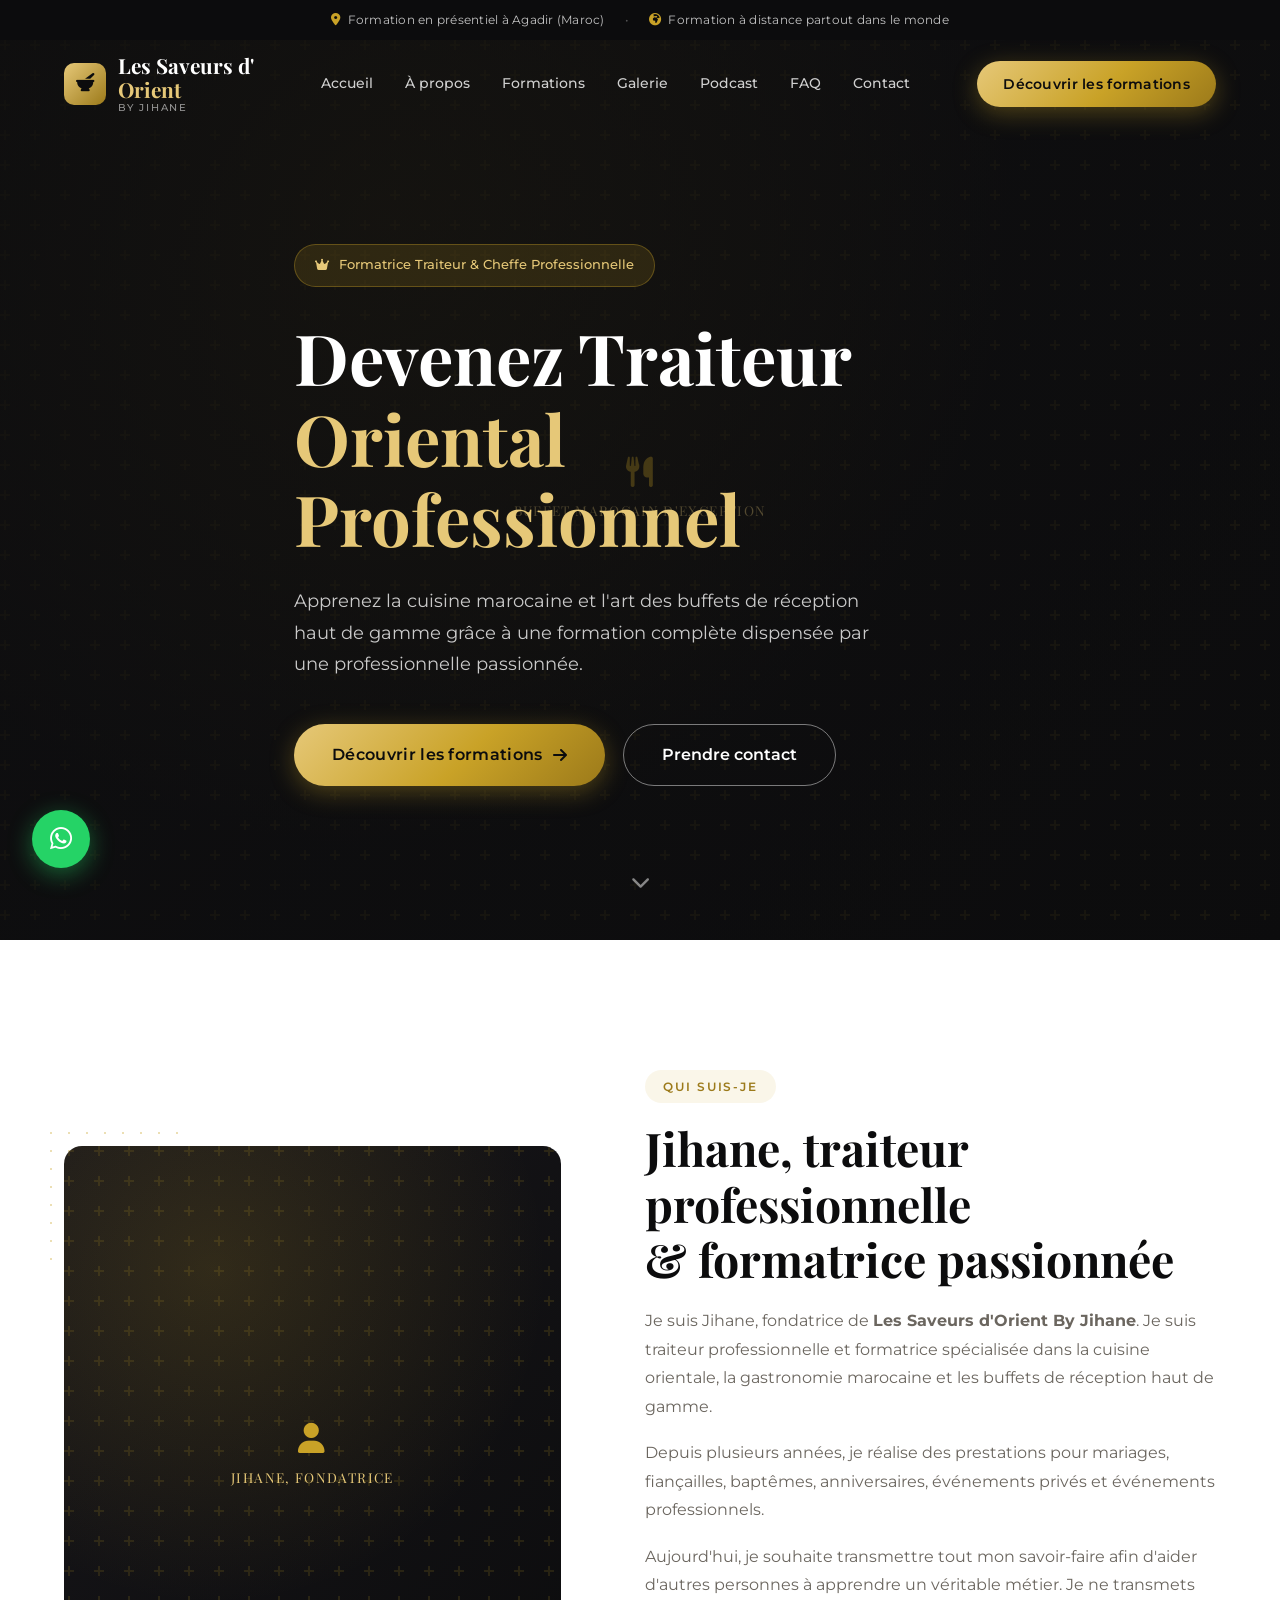
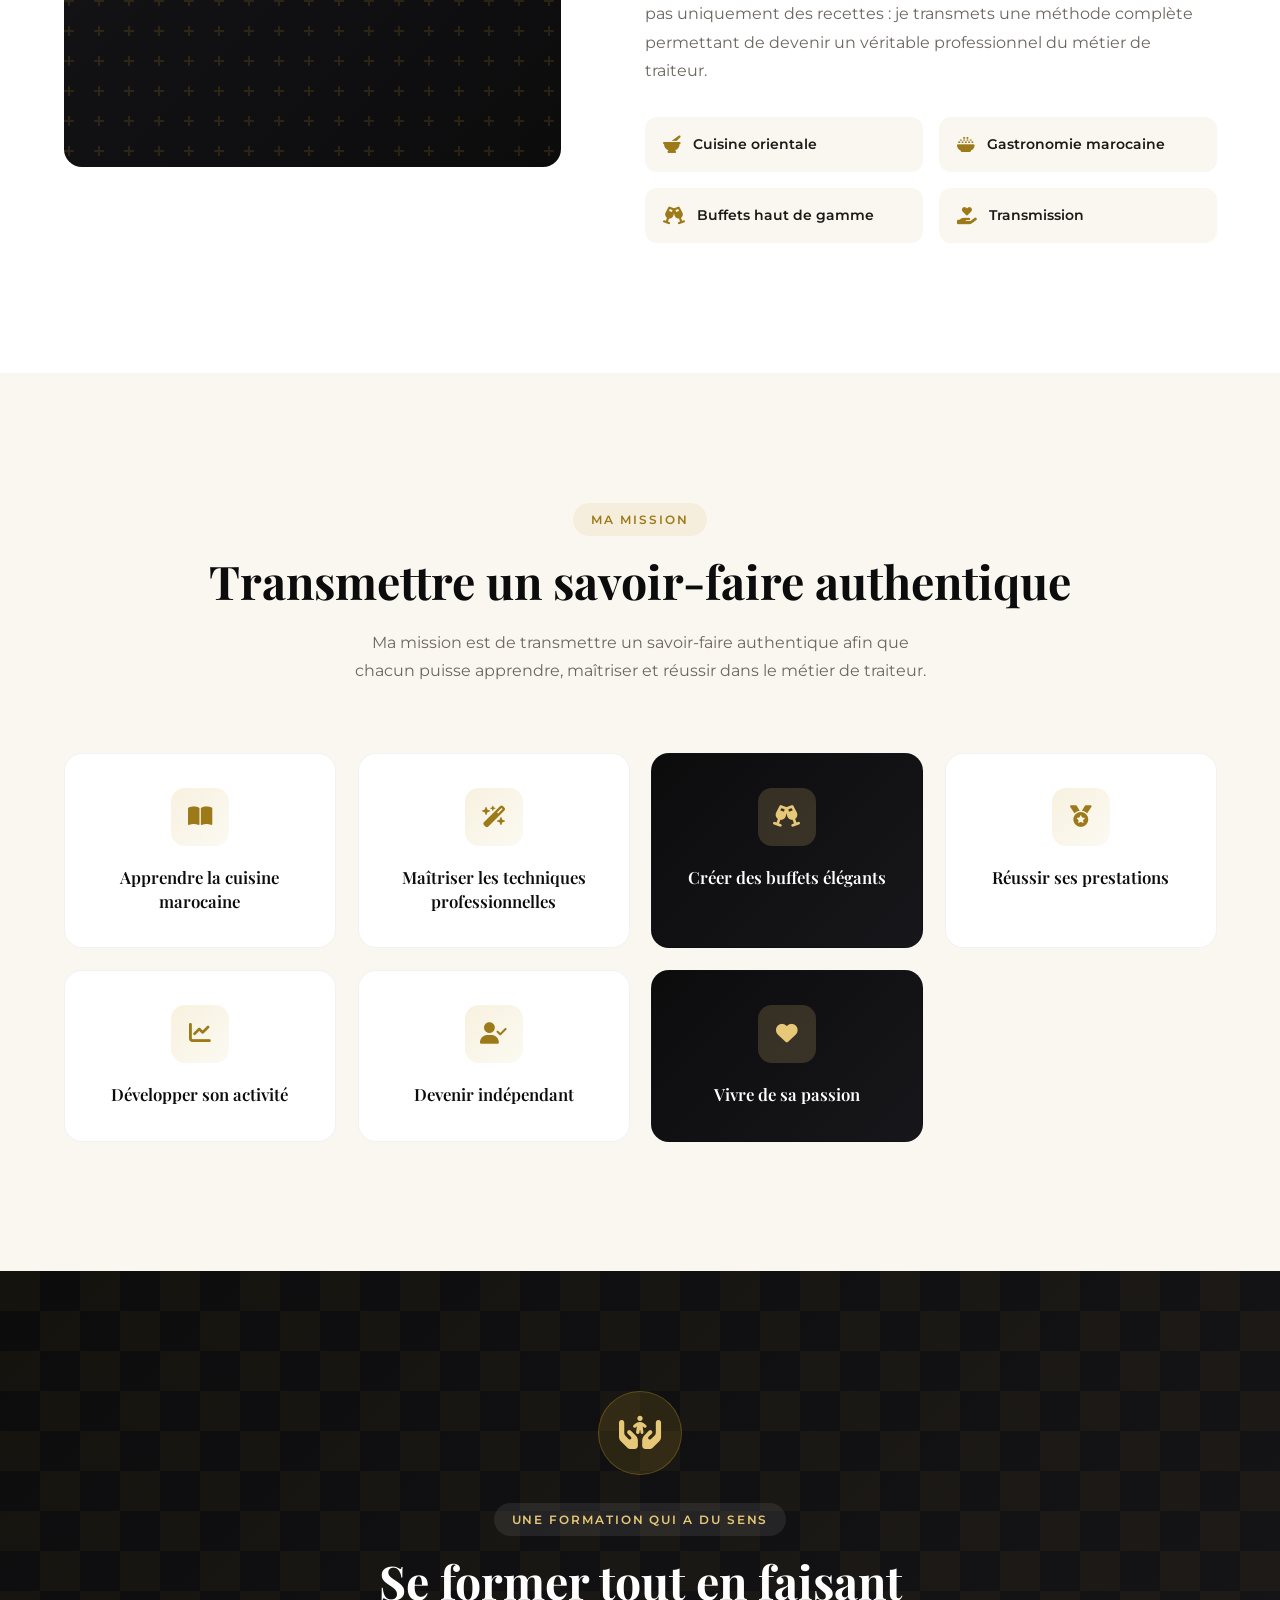
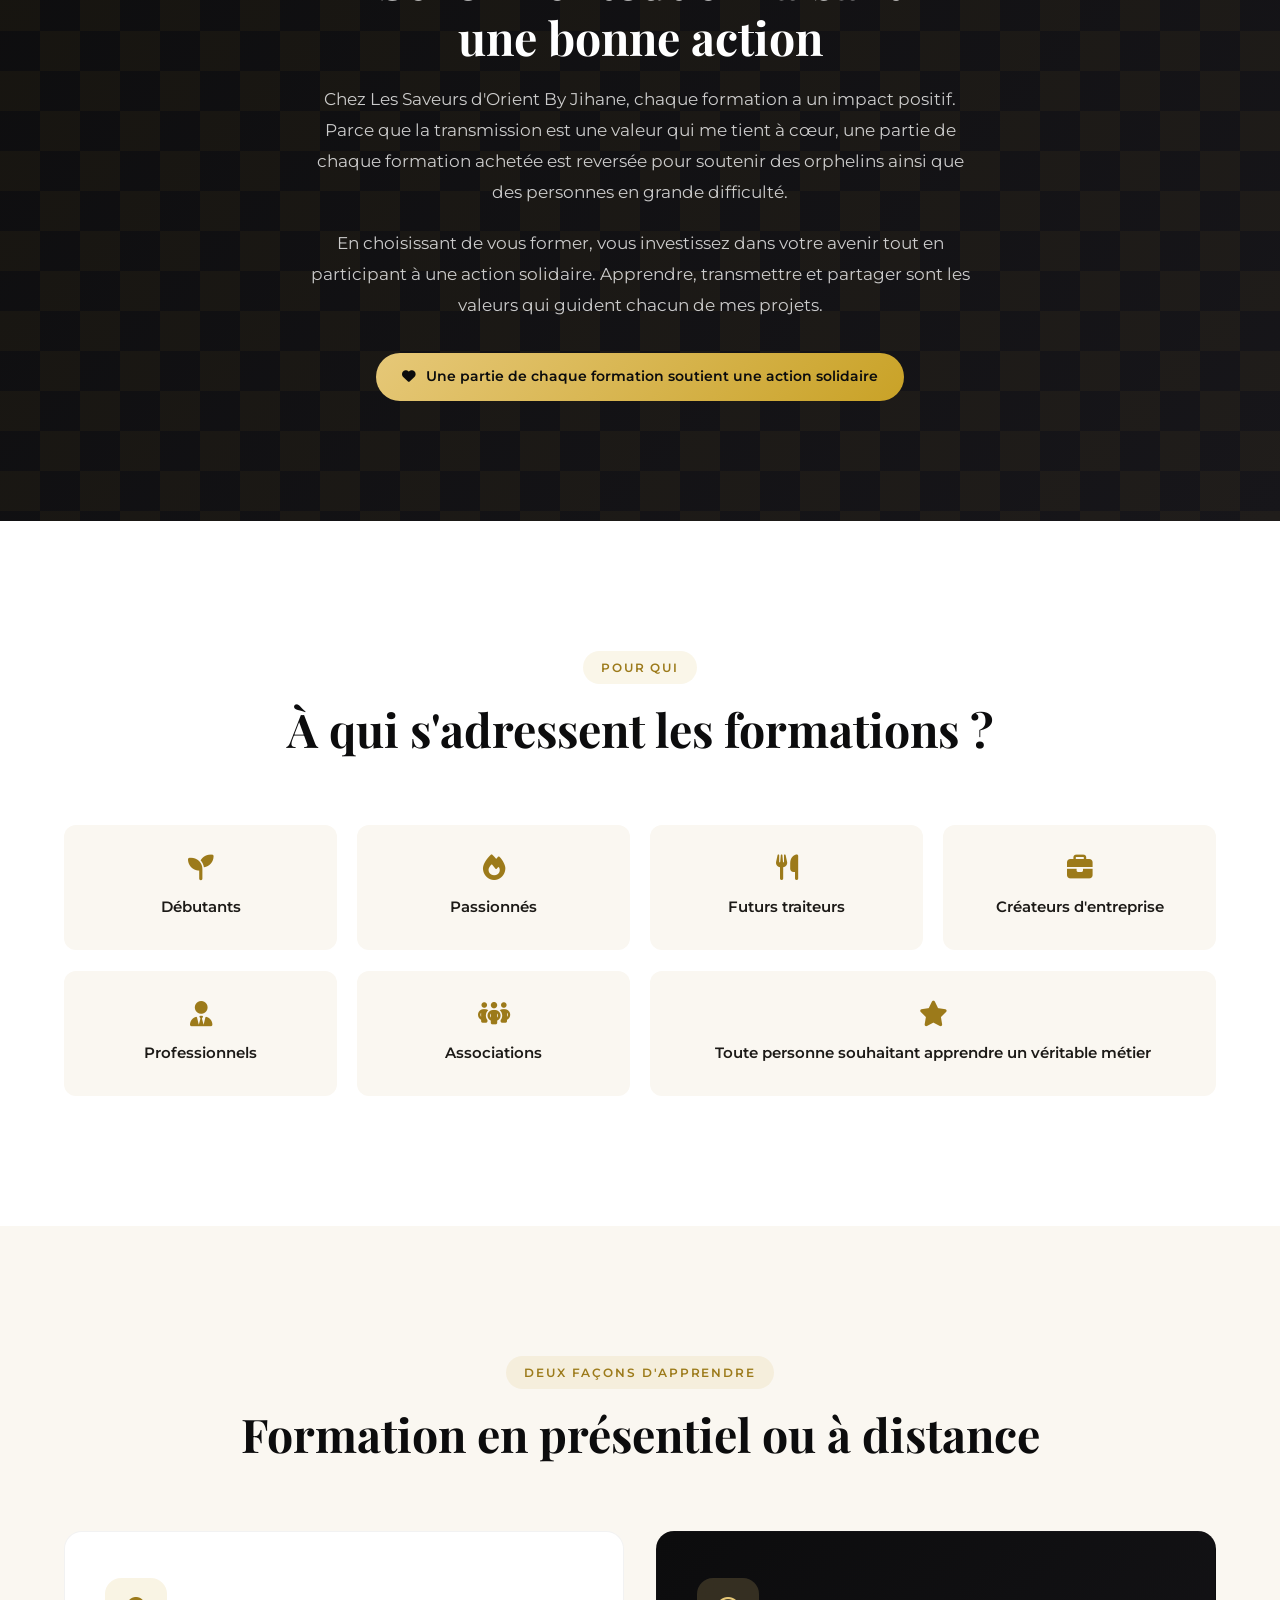
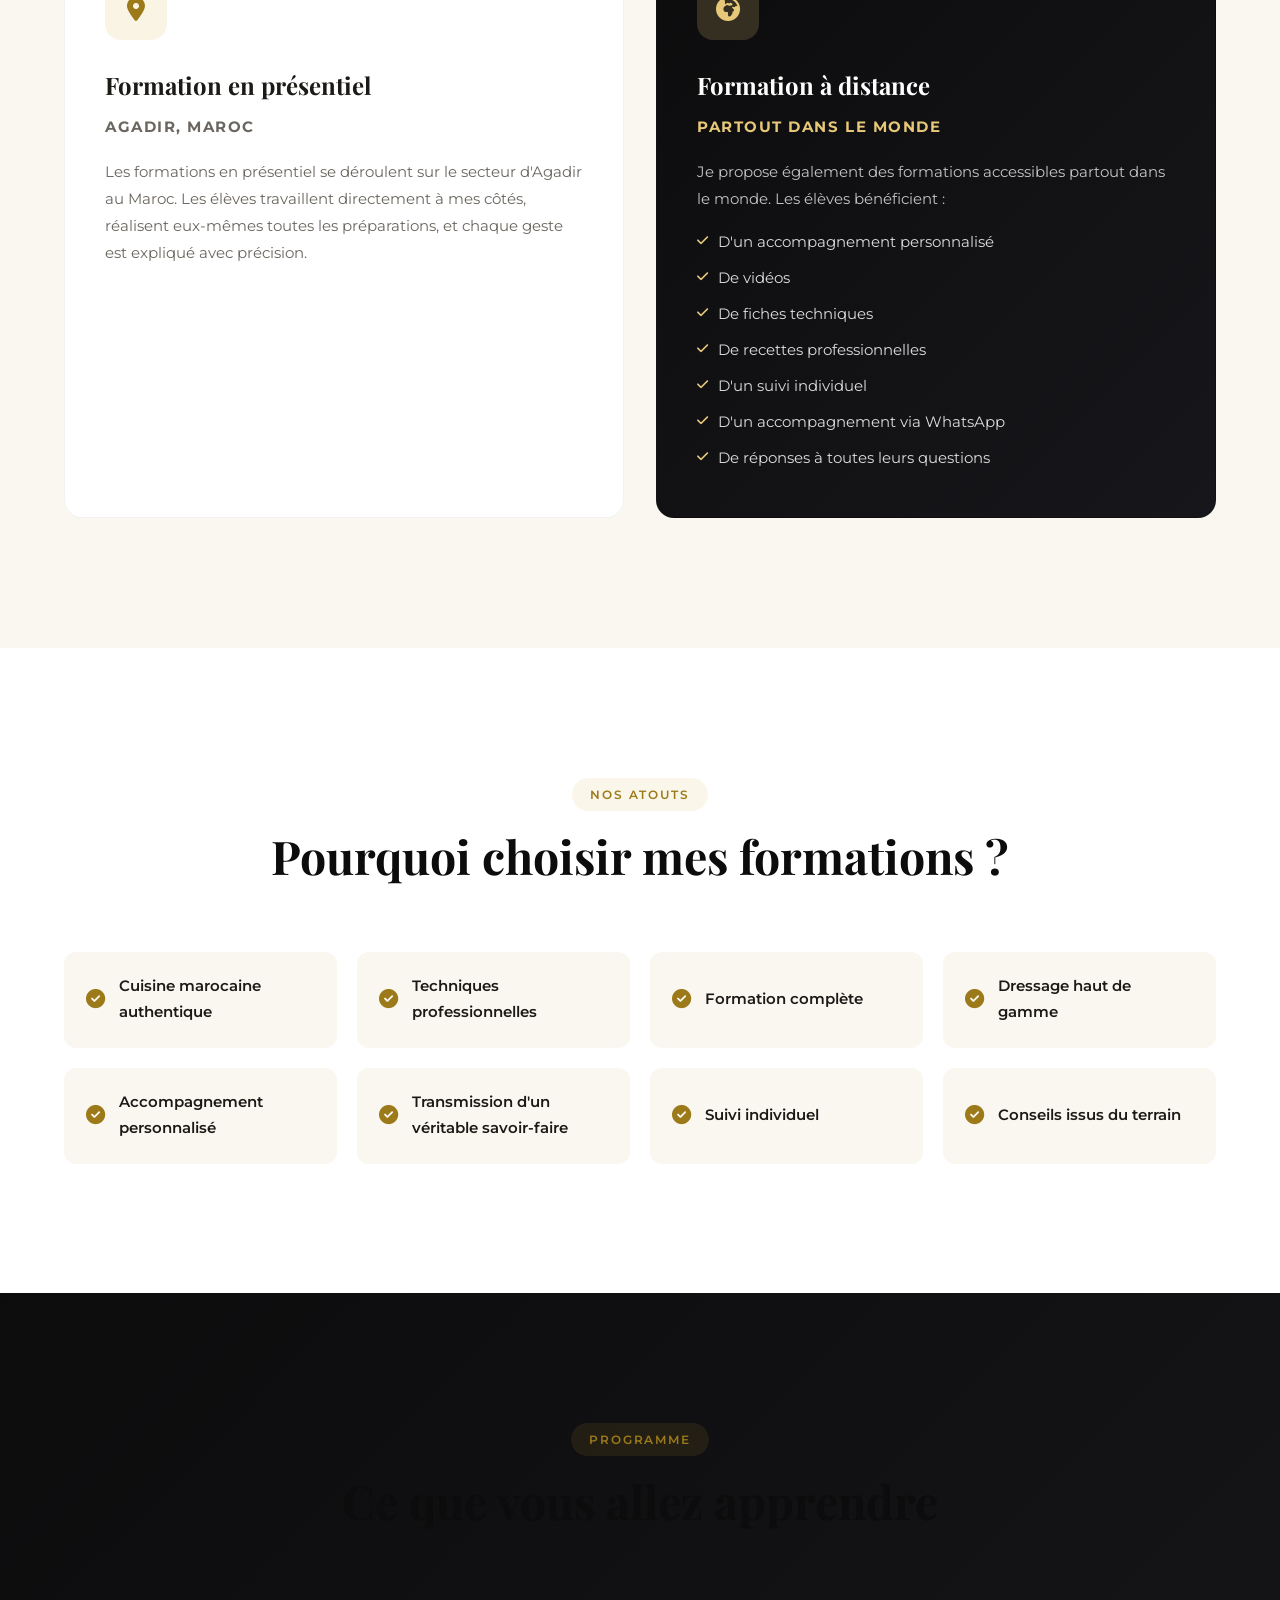
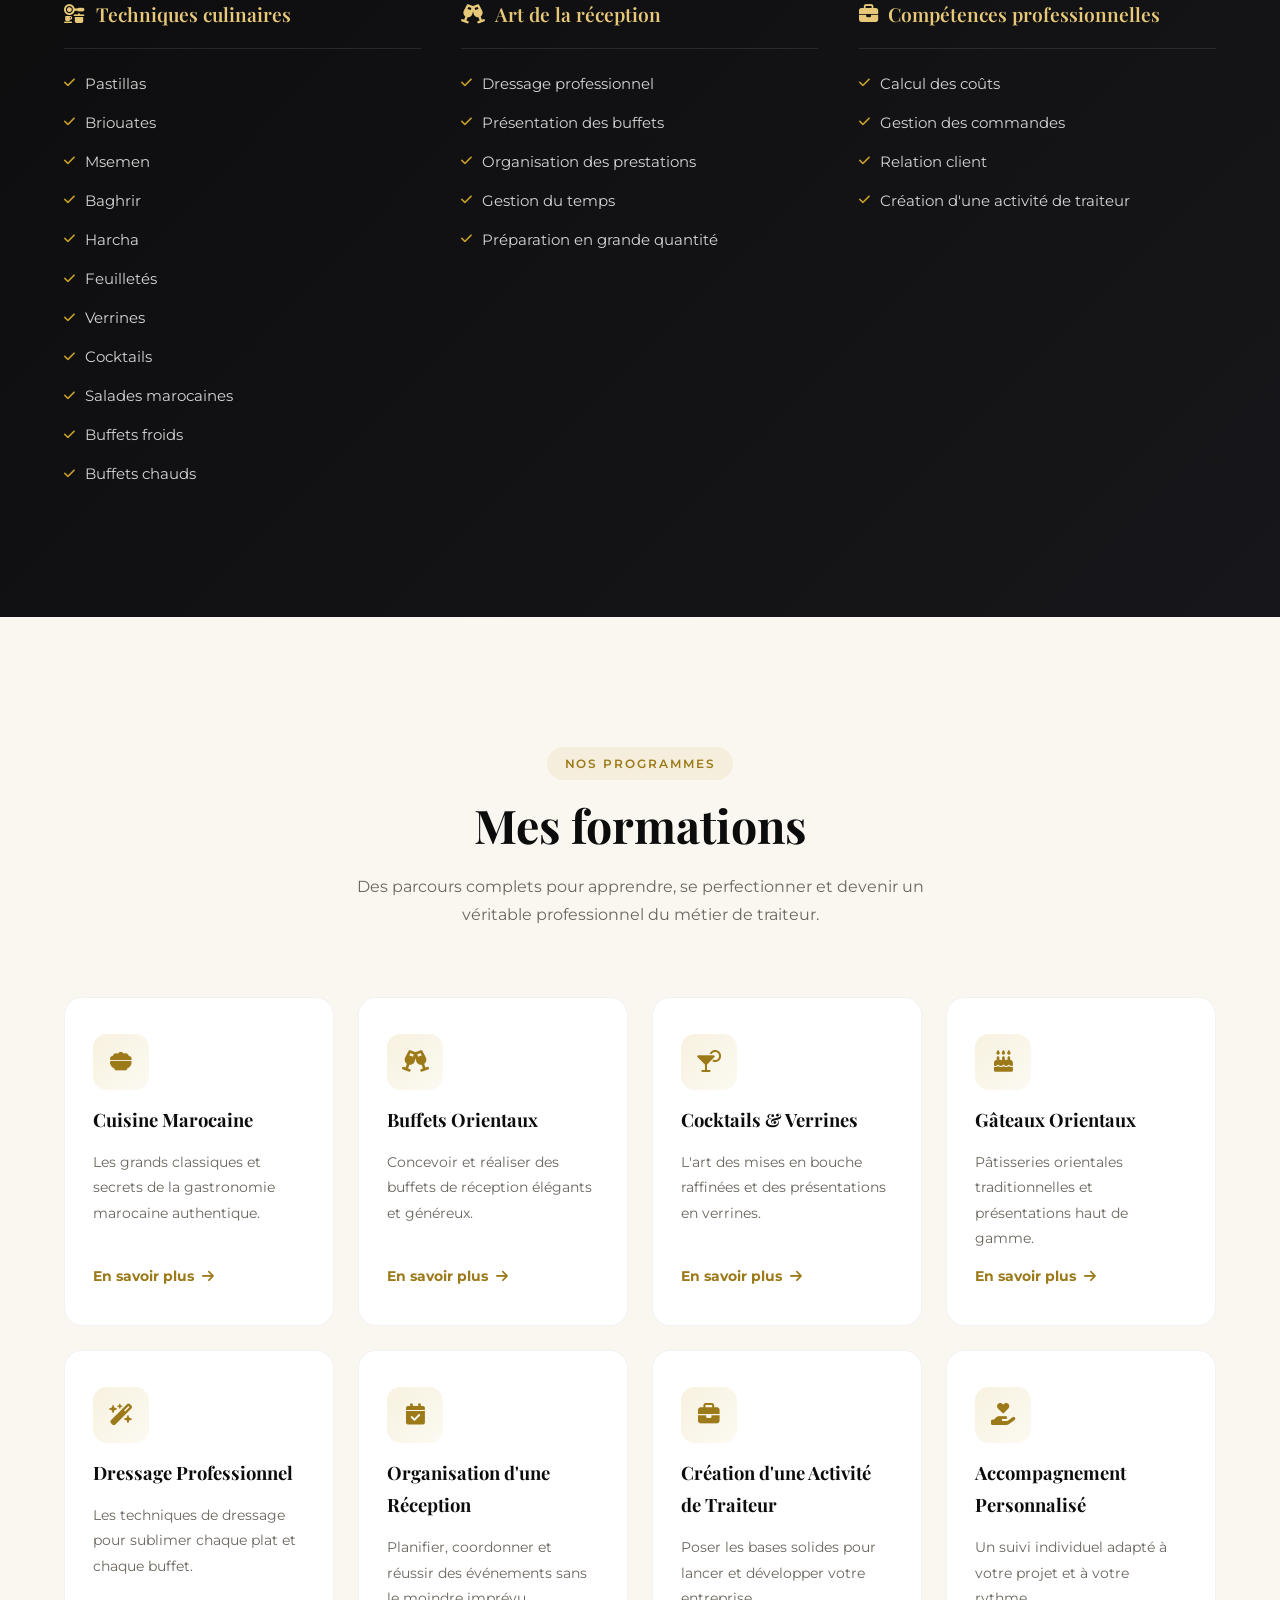
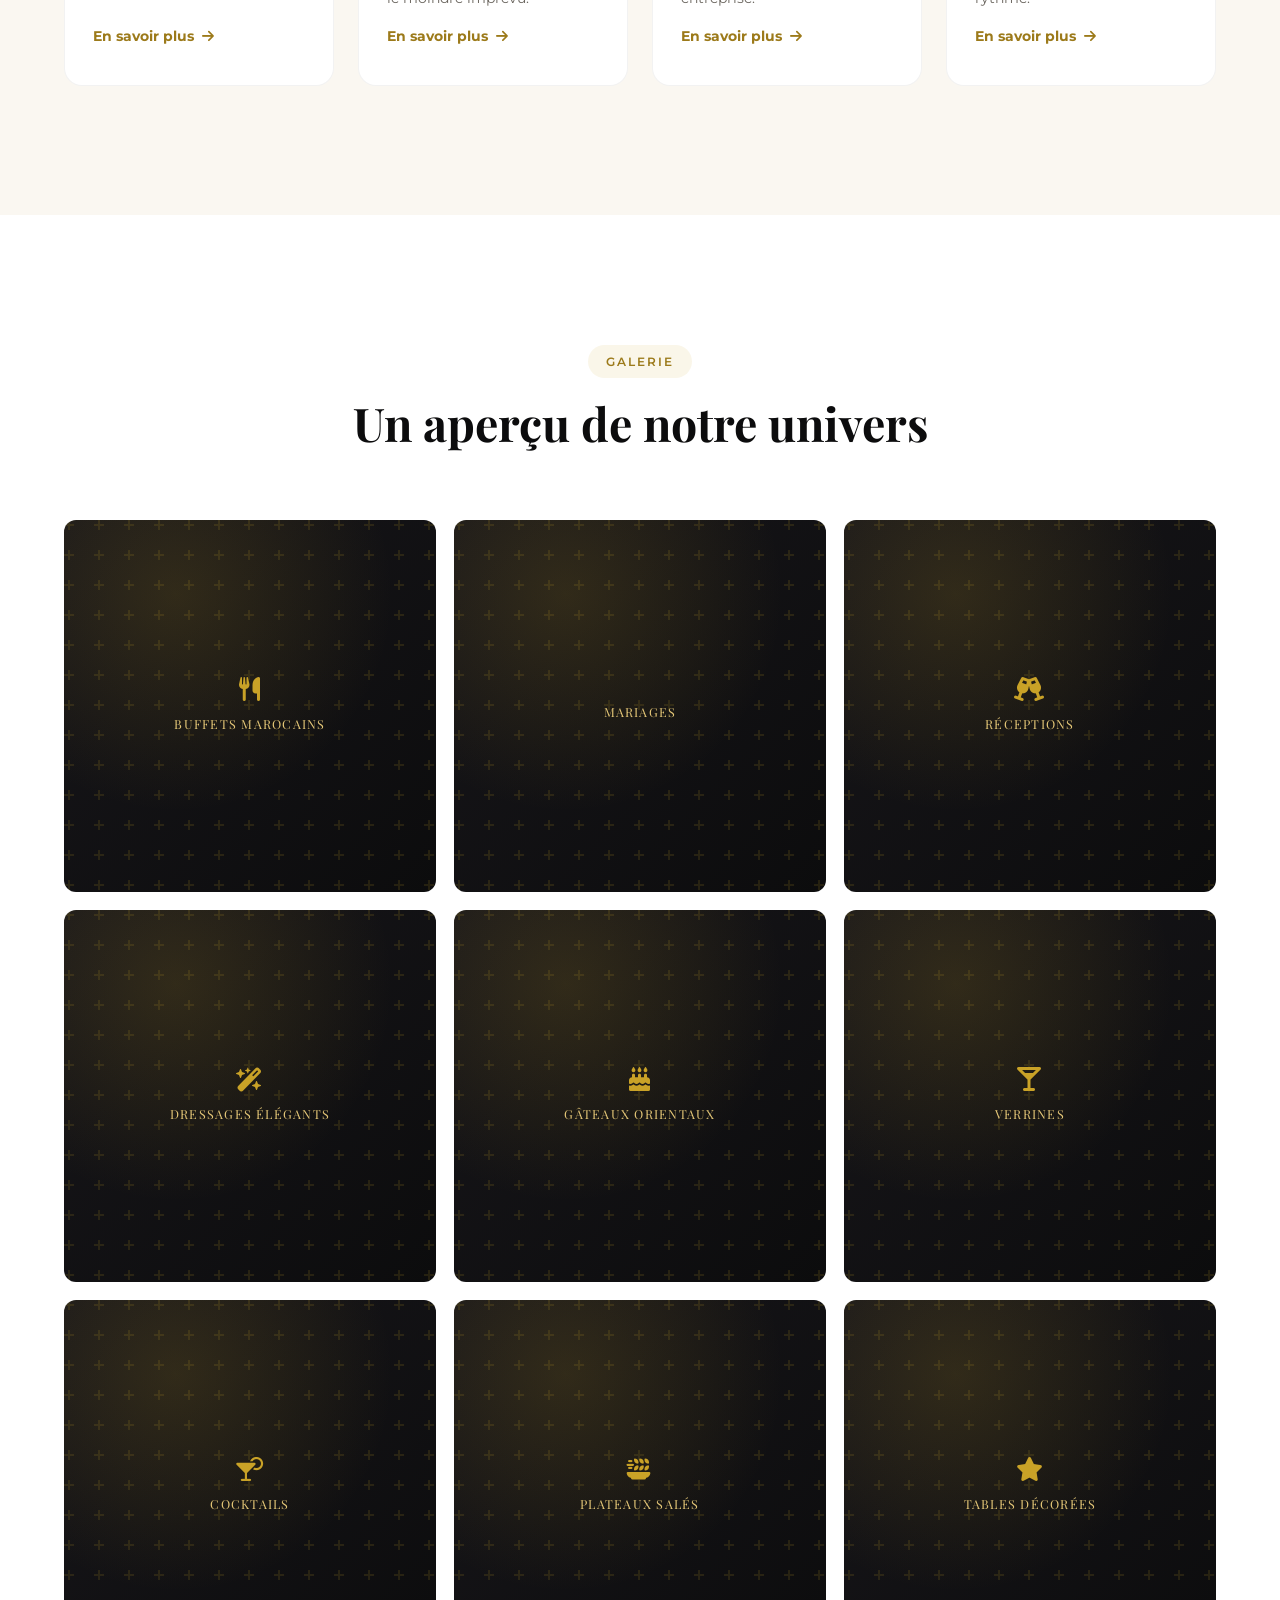
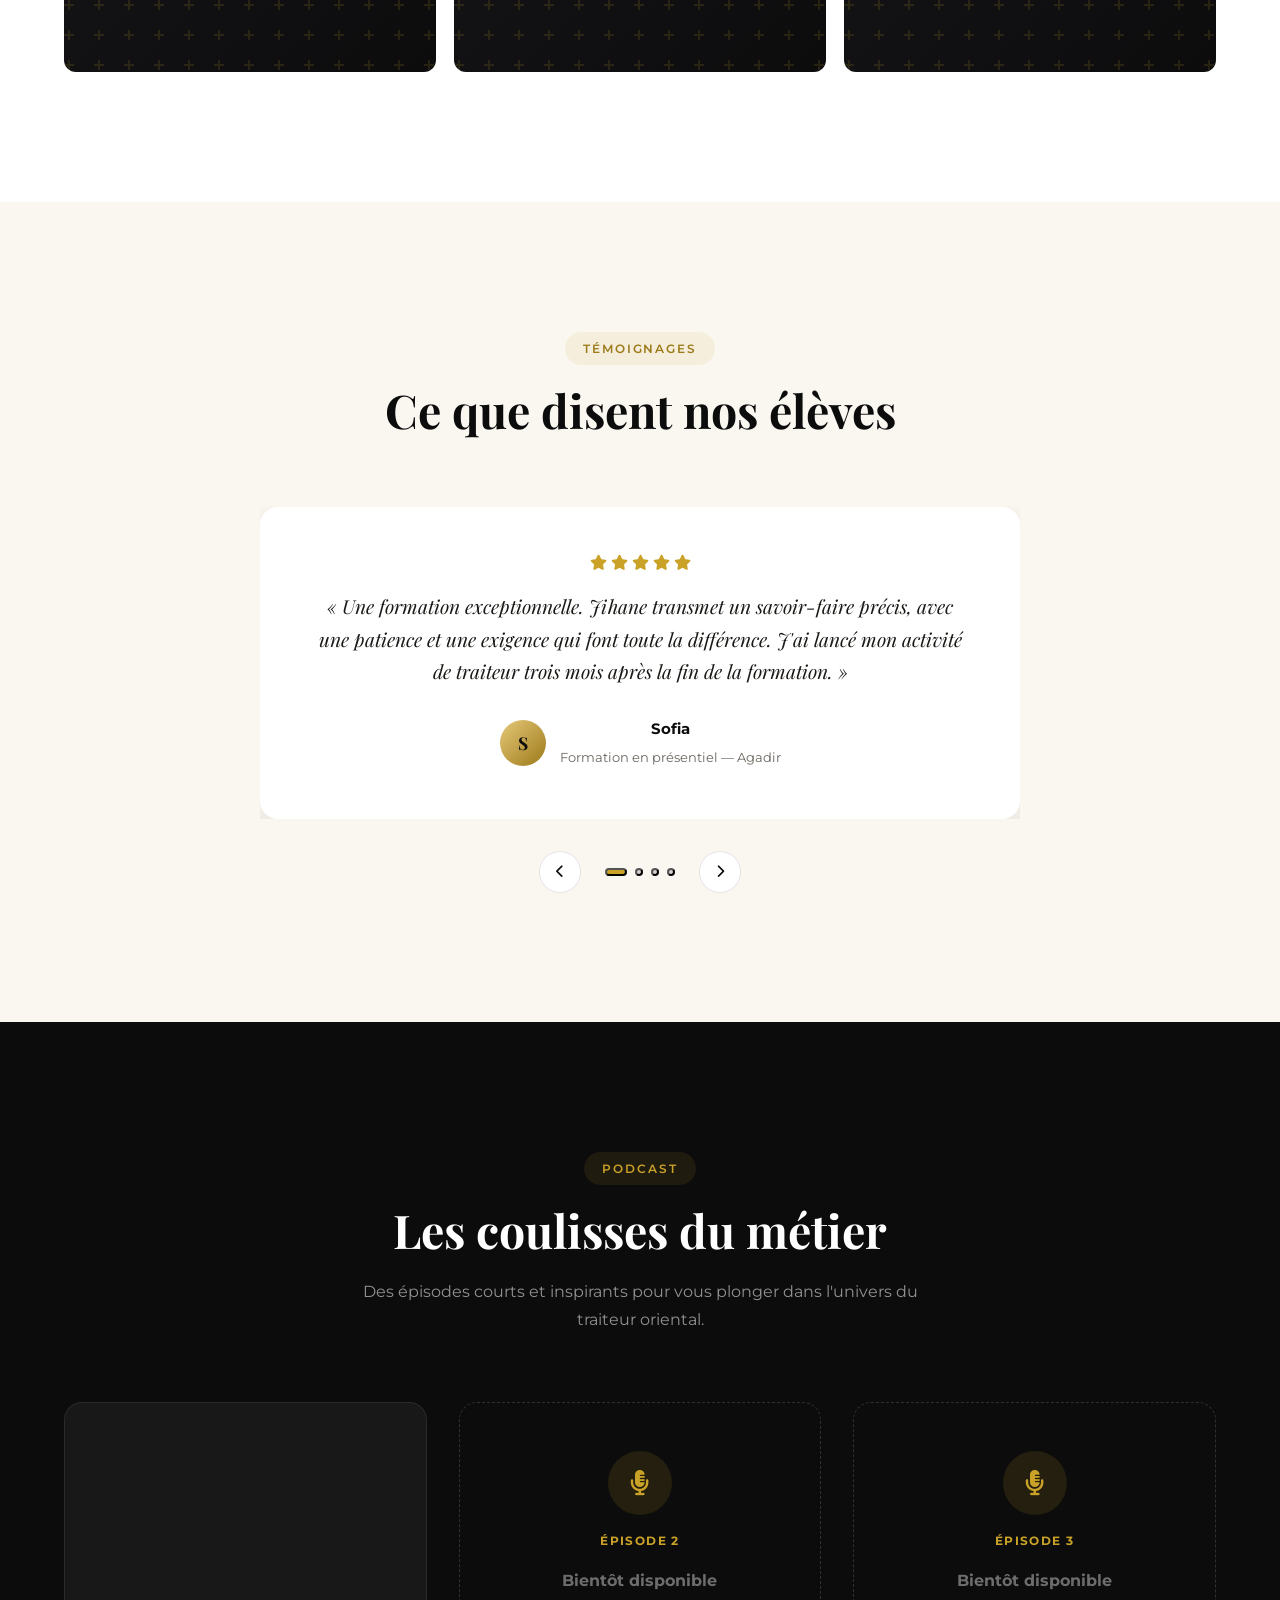
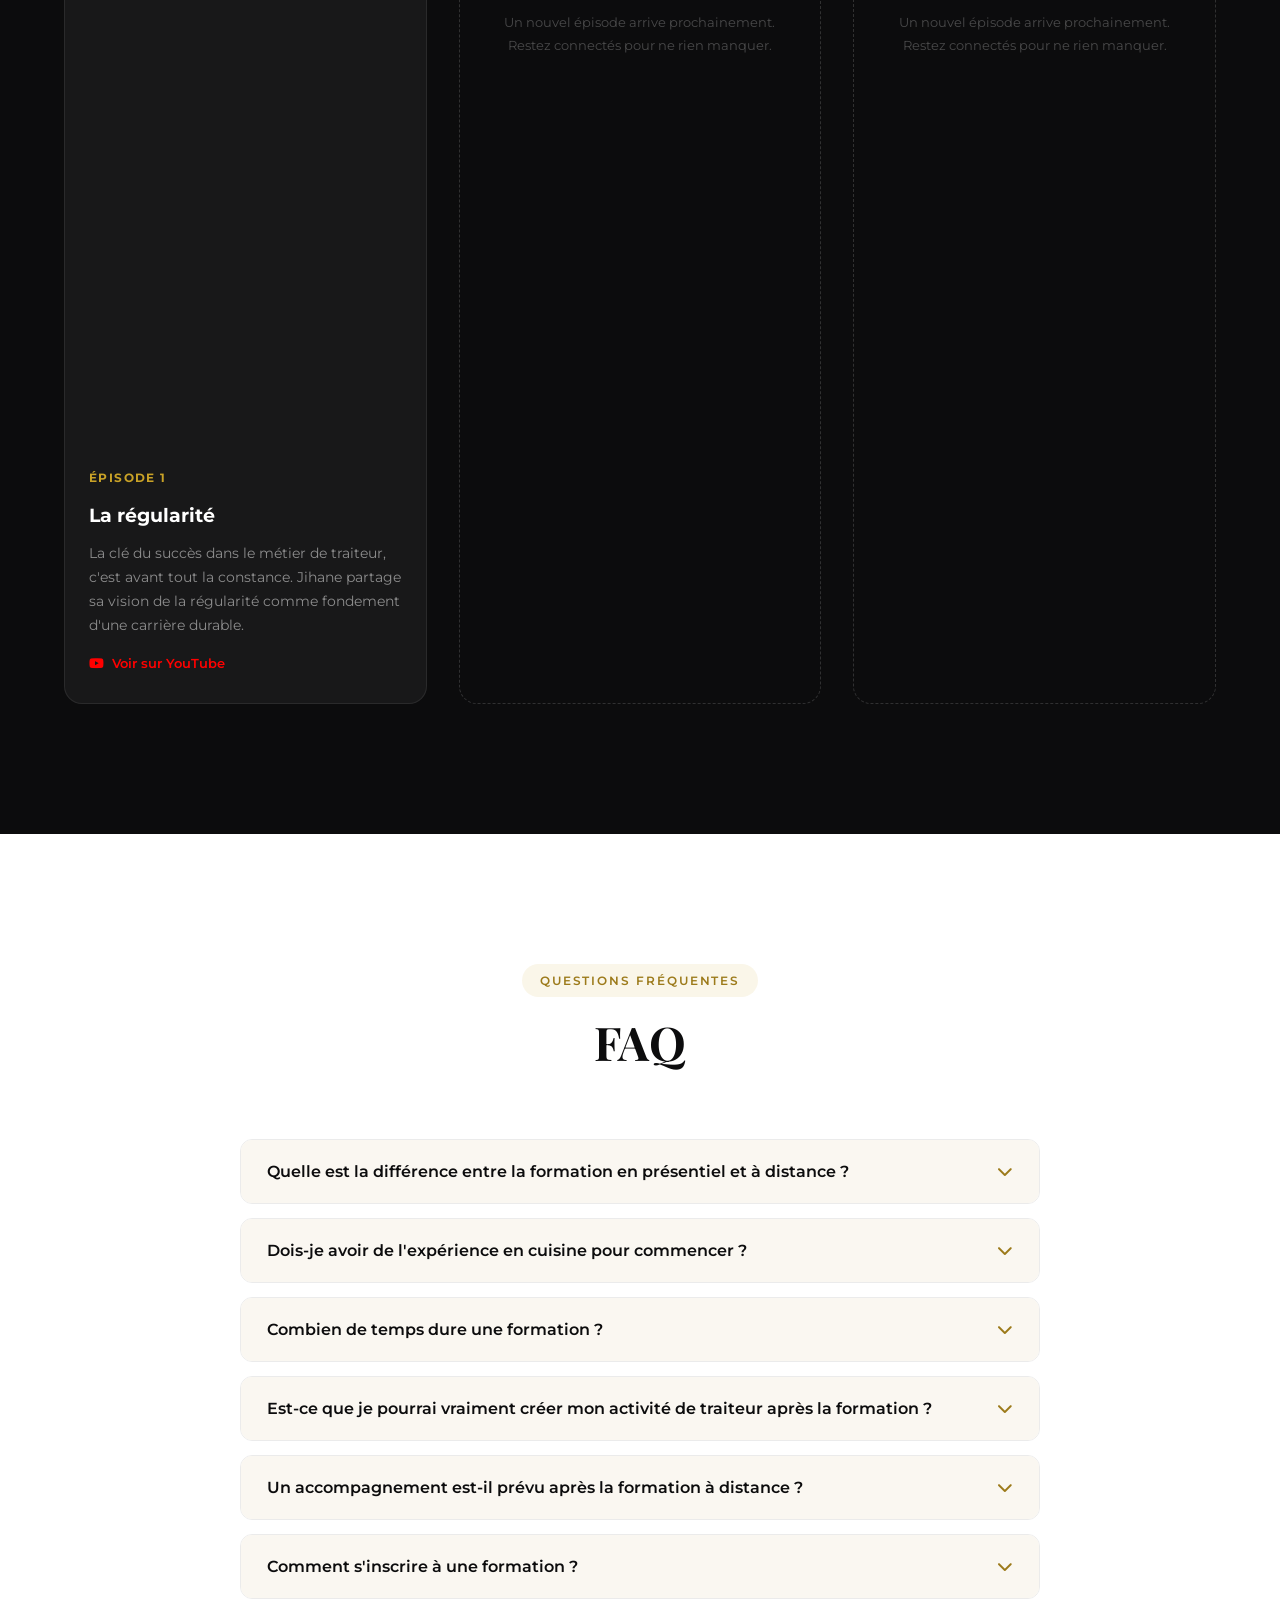
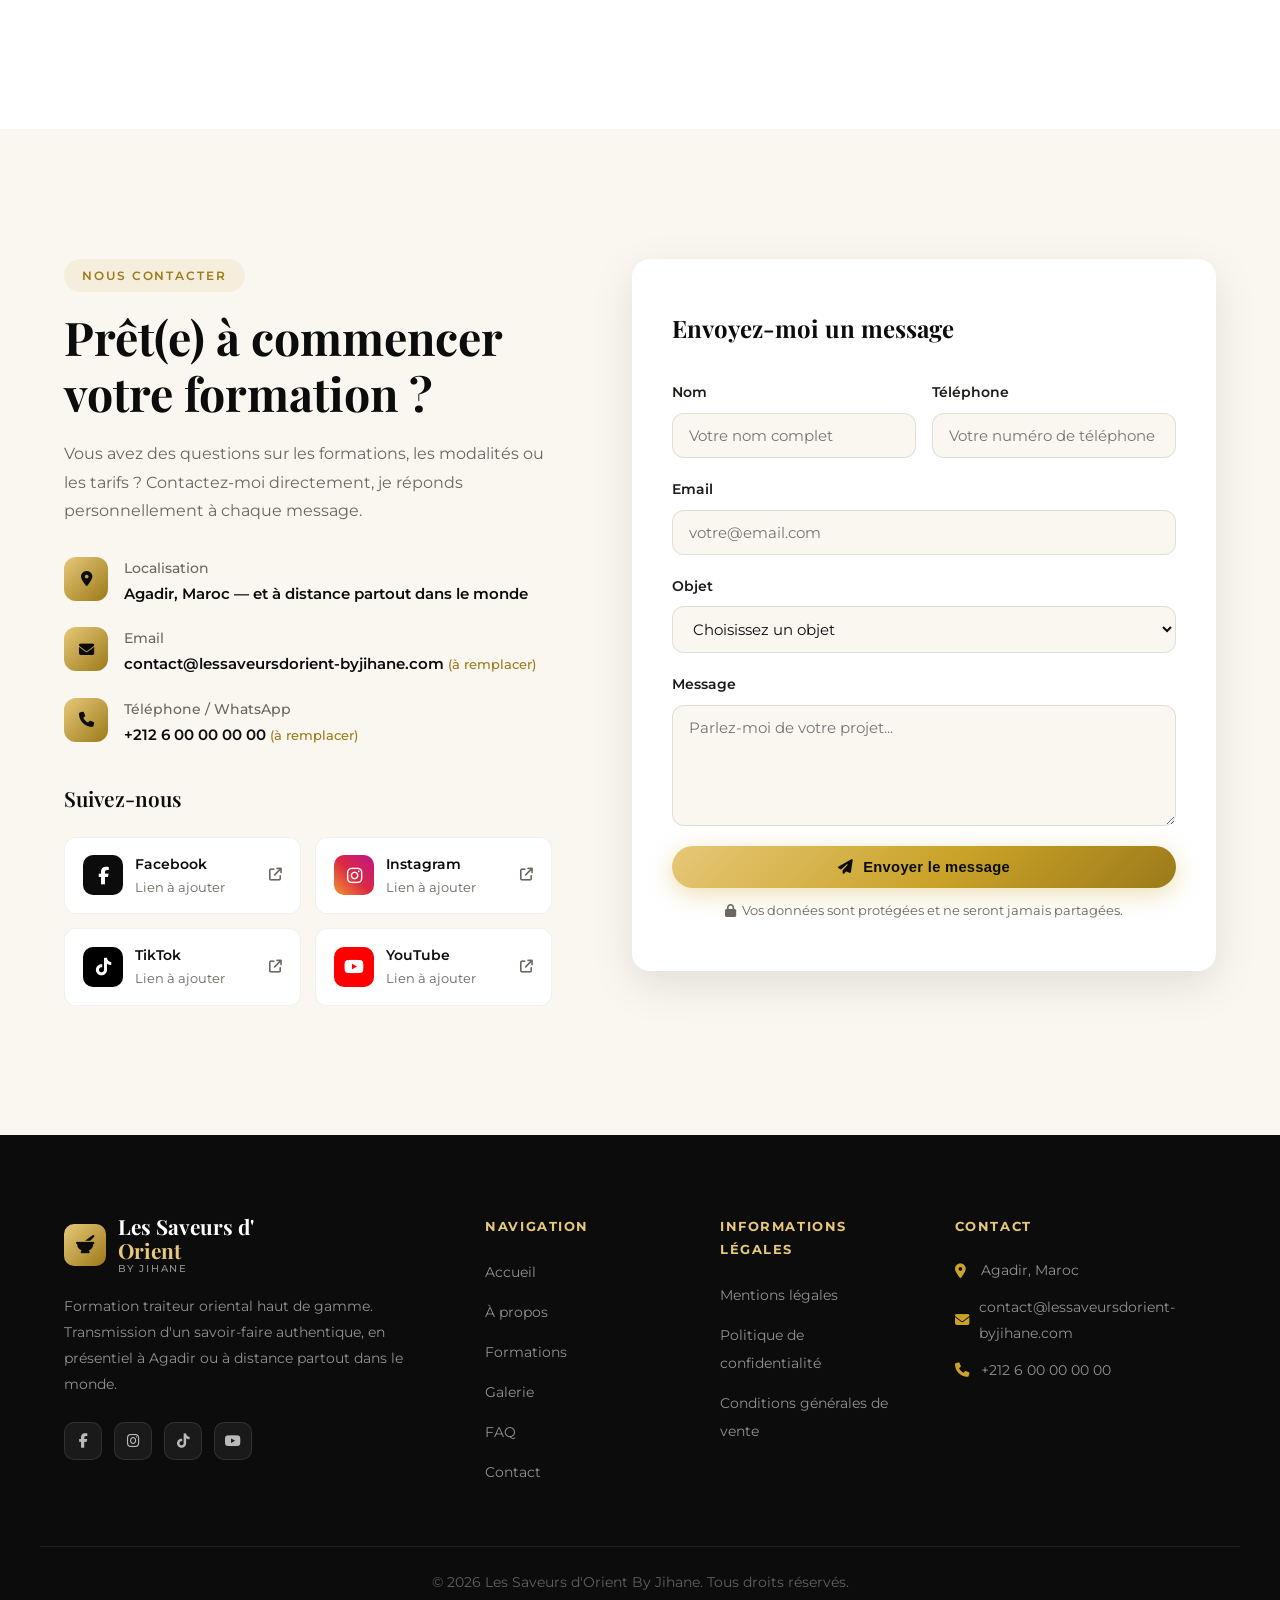
==== commit 461b516e: "Deploy Les Saveurs d'Orient By Jihane – site complet avec podcast et signature Fusion Digital" ====
--- a/index.html
+++ b/index.html
@@ -1,592 +1,633 @@
 <!DOCTYPE html>
-<html lang="fr">
+<html lang="fr" dir="ltr">
 <head>
-<meta charset="UTF-8">
-<meta name="viewport" content="width=device-width, initial-scale=1.0">
-<title>Les Saveurs d'Orient By Jihane | Formation Traiteur Marocain &amp; Cuisine Orientale Haut de Gamme</title>
-<meta name="description" content="Formation traiteur marocain et cuisine orientale par Jihane, traiteur professionnelle. Formation présentielle à Agadir (Maroc) et à distance dans le monde entier. Buffets de réception haut de gamme, dressage professionnel, création d'activité.">
-<meta name="keywords" content="formation traiteur marocain, formation cuisine marocaine, formation traiteur oriental, formation buffet oriental, formation cuisine orientale, formation traiteur Agadir, formation traiteur Maroc, formation cuisine marocaine à distance, devenir traiteur professionnel, formation buffet de réception">
-<meta name="author" content="Les Saveurs d'Orient By Jihane">
-<meta name="robots" content="index, follow">
-<link rel="canonical" href="https://www.lessaveursdorient-jihane.com/">
-
-<!-- Open Graph -->
-<meta property="og:type" content="website">
-<meta property="og:title" content="Les Saveurs d'Orient By Jihane | Formation Traiteur Marocain Haut de Gamme">
-<meta property="og:description" content="Apprenez la cuisine marocaine et l'art des buffets de réception haut de gamme grâce à une formation complète dispensée par Jihane, traiteur professionnelle. Présentiel à Agadir ou à distance partout dans le monde.">
-<meta property="og:image" content="images/logo.jpeg">
-<meta property="og:locale" content="fr_FR">
-<meta property="og:site_name" content="Les Saveurs d'Orient By Jihane">
-<meta name="twitter:card" content="summary_large_image">
-
-<link rel="icon" type="image/png" href="images/favicon.png">
-<link rel="apple-touch-icon" href="images/apple-touch-icon.png">
-
-<!-- Fonts -->
-<link rel="preconnect" href="https://fonts.googleapis.com">
-<link rel="preconnect" href="https://fonts.gstatic.com" crossorigin>
-<link href="https://fonts.googleapis.com/css2?family=Playfair+Display:ital,wght@0,500;0,600;0,700;1,500&family=Cormorant+Garamond:ital,wght@0,500;1,500;1,600&family=Montserrat:wght@300;400;500;600;700&display=swap" rel="stylesheet">
-
-<!-- Icons -->
-<link href="https://unpkg.com/boxicons@2.1.4/css/boxicons.min.css" rel="stylesheet">
-
-<link rel="stylesheet" href="css/style.css">
-<noscript><style>[data-reveal]{opacity:1!important;transform:none!important;}</style></noscript>
-
-<script type="application/ld+json">
-{
-  "@context": "https://schema.org",
-  "@type": "EducationalOrganization",
-  "name": "Les Saveurs d'Orient By Jihane",
-  "description": "Formation traiteur marocain et cuisine orientale haut de gamme, en présentiel à Agadir (Maroc) et à distance dans le monde entier.",
-  "url": "https://www.lessaveursdorient-jihane.com/",
-  "image": "images/og-cover.jpg",
-  "address": {
-    "@type": "PostalAddress",
-    "addressLocality": "Agadir",
-    "addressCountry": "MA"
-  },
-  "sameAs": [
-    "https://www.facebook.com/",
-    "https://www.instagram.com/",
-    "https://www.tiktok.com/",
-    "https://www.youtube.com/"
-  ]
-}
-</script>
+  <meta charset="UTF-8" />
+  <meta name="viewport" content="width=device-width, initial-scale=1.0" />
+  <title>Formation Traiteur Marocain & Oriental Haut de Gamme | Les Saveurs d'Orient By Jihane</title>
+  <meta name="description" content="Formation traiteur marocain et cuisine orientale par Jihane, professionnelle du métier. Formation en présentiel à Agadir ou à distance partout dans le monde : buffets de réception, dressage, gestion d'activité. Une partie de chaque formation soutient des orphelins." />
+  <meta name="keywords" content="formation traiteur marocain, formation cuisine marocaine, formation traiteur oriental, formation buffet oriental, formation cuisine orientale, formation traiteur Agadir, formation traiteur Maroc, formation cuisine marocaine à distance, devenir traiteur professionnel, formation buffet de réception" />
+  <meta name="author" content="Les Saveurs d'Orient By Jihane" />
+  <link rel="canonical" href="https://www.lessaveursdorient-byjihane.com/" />
+
+  <!-- Open Graph -->
+  <meta property="og:type" content="website" />
+  <meta property="og:title" content="Les Saveurs d'Orient By Jihane — Formation Traiteur Oriental Haut de Gamme" />
+  <meta property="og:description" content="Devenez traiteur oriental professionnel. Formation complète en présentiel à Agadir ou à distance, dispensée par Jihane, formatrice traiteur spécialisée en gastronomie marocaine." />
+  <meta property="og:image" content="assets/saveurs/hero-buffet.jpg" />
+  <meta property="og:locale" content="fr_FR" />
+
+  <link rel="preconnect" href="https://fonts.googleapis.com" />
+  <link rel="preconnect" href="https://fonts.gstatic.com" crossorigin />
+  <link href="https://fonts.googleapis.com/css2?family=Playfair+Display:wght@400;500;600;700;800&family=Montserrat:wght@300;400;500;600;700&display=swap" rel="stylesheet" />
+  <link rel="stylesheet" href="https://cdnjs.cloudflare.com/ajax/libs/font-awesome/6.5.0/css/all.min.css" />
+  <link rel="stylesheet" href="css/style.css" />
+
+  <!-- JSON-LD structured data -->
+  <script type="application/ld+json">
+  {
+    "@context": "https://schema.org",
+    "@type": "EducationalOrganization",
+    "name": "Les Saveurs d'Orient By Jihane",
+    "description": "Formation traiteur marocain et cuisine orientale, en présentiel à Agadir (Maroc) ou à distance partout dans le monde.",
+    "address": {
+      "@type": "PostalAddress",
+      "addressLocality": "Agadir",
+      "addressCountry": "MA"
+    },
+    "areaServed": "Worldwide",
+    "sameAs": []
+  }
+  </script>
 </head>
-<body class="is-loading">
-
-<div class="scroll-progress" id="scroll-progress"></div>
-
-<div class="preloader" aria-hidden="true">
-  <span class="preloader__ring"></span>
-  <span class="preloader__mark">LS<span>O</span></span>
-</div>
-
-<!-- ===================== HEADER ===================== -->
-<header class="site-header" id="site-header">
-  <div class="container site-header__inner">
-    <a href="#accueil" class="logo">
-      <img src="images/logo.jpeg" alt="Les Saveurs d'Orient By Jihane" class="logo__img">
+<body>
+
+  <!-- ===== BANDEAU TOP ===== -->
+  <div class="topbar">
+    <div class="container topbar-inner">
+      <span><i class="fa-solid fa-location-dot"></i> Formation en présentiel à Agadir (Maroc)</span>
+      <span class="topbar-sep">•</span>
+      <span><i class="fa-solid fa-earth-africa"></i> Formation à distance partout dans le monde</span>
+    </div>
+  </div>
+
+  <!-- ===== NAVBAR ===== -->
+  <header class="navbar" id="navbar">
+    <div class="container nav-inner">
+      <a href="#accueil" class="logo">
+        <span class="logo-mark"><i class="fa-solid fa-mortar-pestle"></i></span>
+        <span class="logo-text">Les Saveurs d'<span>Orient</span><small>By Jihane</small></span>
+      </a>
+      <nav class="nav-links" id="navLinks">
+        <a href="#accueil">Accueil</a>
+        <a href="#a-propos">À propos</a>
+        <a href="#formations">Formations</a>
+        <a href="#galerie">Galerie</a>
+        <a href="#podcast">Podcast</a>
+        <a href="#faq">FAQ</a>
+        <a href="#contact">Contact</a>
+      </nav>
+      <a href="#formations" class="btn-primary nav-cta">Découvrir les formations</a>
+      <button class="hamburger" id="hamburger" aria-label="Menu">
+        <span></span><span></span><span></span>
+      </button>
+    </div>
+  </header>
+
+  <!-- ===== HERO ===== -->
+  <section class="hero" id="accueil">
+    <div class="photo-frame hero-bg">
+      <img src="assets/saveurs/hero-buffet.jpg" alt="Buffet marocain haut de gamme dressé pour une réception" loading="eager" onerror="this.remove()" />
+      <span class="frame-label"><i class="fa-solid fa-utensils"></i> Buffet marocain d'exception</span>
+    </div>
+    <div class="hero-overlay"></div>
+    <div class="container hero-content">
+      <div class="hero-badge">
+        <i class="fa-solid fa-crown"></i> Formatrice Traiteur &amp; Cheffe Professionnelle
+      </div>
+      <h1 class="hero-title">
+        Devenez Traiteur<br />
+        <span class="accent">Oriental Professionnel</span>
+      </h1>
+      <p class="hero-subtitle">
+        Apprenez la cuisine marocaine et l'art des buffets de réception haut de gamme grâce à une formation complète dispensée par une professionnelle passionnée.
+      </p>
+      <div class="hero-actions">
+        <a href="#formations" class="btn-primary btn-lg">
+          Découvrir les formations <i class="fa-solid fa-arrow-right"></i>
+        </a>
+        <a href="#contact" class="btn-outline btn-lg">
+          Prendre contact
+        </a>
+      </div>
+    </div>
+    <a href="#a-propos" class="scroll-down" aria-label="Défiler vers le bas">
+      <i class="fa-solid fa-chevron-down"></i>
     </a>
-
-    <nav class="main-nav" id="main-nav">
-      <ul>
-        <li><a href="#accueil" class="nav-link">Accueil</a></li>
-        <li><a href="#apropos" class="nav-link">À propos</a></li>
-        <li><a href="#formations" class="nav-link">Formations</a></li>
-        <li><a href="#galerie" class="nav-link">Galerie</a></li>
-        <li><a href="#faq" class="nav-link">FAQ</a></li>
-        <li><a href="#contact" class="nav-link">Contact</a></li>
-      </ul>
-    </nav>
-
-    <a href="#contact" class="btn btn--gold-outline btn--small header-cta">Prendre contact</a>
-    <button class="nav-toggle" id="nav-toggle" aria-label="Ouvrir le menu" aria-expanded="false">
-      <span></span><span></span><span></span>
-    </button>
-  </div>
-</header>
-
-<!-- ===================== HERO ===================== -->
-<section class="hero" id="accueil">
-  <div class="hero__bg" role="img" aria-label="Buffet marocain de réception haut de gamme"></div>
-  <div class="hero__overlay"></div>
-  <div class="hero__glow" aria-hidden="true"></div>
-  <div class="hero__content container">
-    <p class="eyebrow">Formatrice Traiteur &middot; Cuisine Marocaine Haut de Gamme</p>
-    <h1>Devenez Traiteur Oriental Professionnel</h1>
-    <p class="hero__subtitle">Apprenez la cuisine marocaine et l'art des buffets de réception haut de gamme grâce à une formation complète dispensée par une professionnelle passionnée.</p>
-    <div class="hero__actions">
-      <a href="#formations" class="btn btn--gold">Découvrir les formations</a>
-      <a href="#contact" class="btn btn--outline">Prendre contact</a>
-    </div>
-  </div>
-  <a href="#apropos" class="hero__scroll" aria-label="Défiler vers le bas"><span></span></a>
-</section>
-
-<!-- ===================== BANDEAU LOCALISATION ===================== -->
-<div class="info-strip">
-  <div class="container info-strip__inner">
-    <div class="info-strip__item"><i class='bx bxs-map'></i> Formation en présentiel à Agadir (Maroc)</div>
-    <div class="info-strip__sep" aria-hidden="true"></div>
-    <div class="info-strip__item"><i class='bx bx-globe'></i> Formation à distance partout dans le monde</div>
-  </div>
-</div>
-
-<!-- ===================== À PROPOS ===================== -->
-<section class="section" id="apropos">
-  <div class="container about">
-    <div class="about__media reveal" data-reveal>
-      <div class="img-frame img-placeholder" data-label="Portrait de Jihane">
-        <img src="images/portrait-jihane.jpg" alt="Jihane, fondatrice de Les Saveurs d'Orient By Jihane" loading="lazy" onerror="this.remove()">
-      </div>
-      <div class="about__badge">
-        <span>+</span>
-        <p>Années d'expérience en gastronomie marocaine</p>
-      </div>
-    </div>
-
-    <div class="about__text reveal" data-reveal>
-      <p class="section-eyebrow">Qui suis-je&nbsp;?</p>
-      <h2>Jihane, fondatrice de <span class="gold-text">Les Saveurs d'Orient</span></h2>
-      <p>Je suis traiteur professionnelle et formatrice, spécialisée dans la cuisine orientale, la gastronomie marocaine et les buffets de réception haut de gamme.</p>
-      <p>Depuis plusieurs années, je réalise des prestations pour des mariages, fiançailles, baptêmes, anniversaires, événements privés et événements professionnels.</p>
-      <p>Aujourd'hui, je souhaite transmettre tout mon savoir-faire afin d'aider d'autres personnes à apprendre un véritable métier. Je ne transmets pas uniquement des recettes : je transmets une méthode complète permettant de devenir un véritable professionnel du métier de traiteur.</p>
-      <p class="signature">Jihane</p>
-
-      <div class="stats">
-        <div class="stat">
-          <i class='bx bx-calendar-star'></i>
-          <span class="stat__number" data-count="10">0</span><span class="stat__plus">+</span>
-          <p>Années d'expérience</p>
-        </div>
-        <div class="stat">
-          <i class='bx bx-party'></i>
-          <span class="stat__number" data-count="300">0</span><span class="stat__plus">+</span>
-          <p>Événements réalisés</p>
-        </div>
-        <div class="stat">
-          <i class='bx bxs-medal'></i>
-          <span class="stat__number" data-count="100">0</span><span class="stat__plus">%</span>
-          <p>Savoir-faire transmis</p>
-        </div>
-      </div>
-    </div>
-  </div>
-
-  <div class="container mission reveal" data-reveal>
-    <p class="section-eyebrow center">Ma mission</p>
-    <h2 class="center">Transmettre un savoir-faire authentique</h2>
-    <p class="mission__intro center">Ma mission est de transmettre un savoir-faire authentique afin que chacun puisse&nbsp;:</p>
-    <ul class="mission__list">
-      <li><i class='bx bx-check'></i> Apprendre la cuisine marocaine</li>
-      <li><i class='bx bx-check'></i> Maîtriser les techniques professionnelles</li>
-      <li><i class='bx bx-check'></i> Créer des buffets élégants</li>
-      <li><i class='bx bx-check'></i> Réussir ses prestations</li>
-      <li><i class='bx bx-check'></i> Développer son activité</li>
-      <li><i class='bx bx-check'></i> Devenir indépendant</li>
-      <li><i class='bx bx-check'></i> Vivre de sa passion</li>
-    </ul>
-  </div>
-</section>
-
-<!-- ===================== SOLIDARITÉ ===================== -->
-<section class="section section--dark" id="solidarite">
-  <div class="container solidarity reveal" data-reveal>
-    <div class="solidarity__icon"><i class='bx bxs-heart'></i></div>
-    <p class="badge">Impact solidaire</p>
-    <h2>Se former tout en faisant une bonne action</h2>
-    <p>Chez <strong>Les Saveurs d'Orient By Jihane</strong>, chaque formation a un impact positif.</p>
-    <p>Parce que la transmission est une valeur qui me tient à cœur, une partie de chaque formation achetée est reversée pour soutenir des orphelins ainsi que des personnes en grande difficulté.</p>
-    <p>En choisissant de vous former, vous investissez dans votre avenir tout en participant à une action solidaire.</p>
-    <p class="solidarity__quote">Apprendre, transmettre et partager sont les valeurs qui guident chacun de mes projets.</p>
-  </div>
-</section>
-
-<!-- ===================== PUBLIC CONCERNÉ ===================== -->
-<section class="section" id="public">
-  <div class="container">
-    <p class="section-eyebrow center">Pour qui&nbsp;?</p>
-    <h2 class="center">À qui s'adressent les formations&nbsp;?</h2>
-    <div class="audience-grid reveal stagger" data-reveal>
-      <div class="audience-card"><i class='bx bx-leaf'></i><p>Aux débutants</p></div>
-      <div class="audience-card"><i class='bx bx-heart'></i><p>Aux passionnés</p></div>
-      <div class="audience-card"><i class='bx bx-restaurant'></i><p>Aux futurs traiteurs</p></div>
-      <div class="audience-card"><i class='bx bx-briefcase'></i><p>Aux personnes souhaitant créer leur entreprise</p></div>
-      <div class="audience-card"><i class='bx bx-star'></i><p>Aux professionnels</p></div>
-      <div class="audience-card"><i class='bx bx-group'></i><p>Aux associations</p></div>
-      <div class="audience-card"><i class='bx bx-book-open'></i><p>À toutes les personnes souhaitant apprendre un véritable métier</p></div>
-    </div>
-  </div>
-</section>
-
-<!-- ===================== MODALITÉS ===================== -->
-<section class="section section--cream" id="modalites">
-  <div class="container">
-    <p class="section-eyebrow center">Modalités</p>
-    <h2 class="center">Présentiel &amp; à distance</h2>
-    <div class="modalites-grid">
-      <div class="modalite-card reveal" data-reveal>
-        <i class='bx bxs-map-pin'></i>
-        <h3>Formation en présentiel</h3>
-        <p>Les formations en présentiel se déroulent sur le secteur d'Agadir, au Maroc.</p>
+  </section>
+
+  <!-- ===== QUI SUIS-JE ===== -->
+  <section class="about" id="a-propos">
+    <div class="container about-grid">
+      <div class="about-visual">
+        <div class="photo-frame about-img-wrap">
+          <img src="assets/saveurs/jihane-portrait.jpg" alt="Jihane, fondatrice de Les Saveurs d'Orient By Jihane" loading="lazy" onerror="this.remove()" />
+          <span class="frame-label"><i class="fa-solid fa-user"></i> Jihane, fondatrice</span>
+        </div>
+        <div class="about-pattern"></div>
+      </div>
+      <div class="about-text">
+        <p class="section-tag">Qui suis-je</p>
+        <h2 class="section-title">Jihane, traiteur professionnelle<br />&amp; formatrice passionnée</h2>
+        <p class="section-body">
+          Je suis Jihane, fondatrice de <strong>Les Saveurs d'Orient By Jihane</strong>. Je suis traiteur professionnelle et formatrice spécialisée dans la cuisine orientale, la gastronomie marocaine et les buffets de réception haut de gamme.
+        </p>
+        <p class="section-body">
+          Depuis plusieurs années, je réalise des prestations pour mariages, fiançailles, baptêmes, anniversaires, événements privés et événements professionnels.
+        </p>
+        <p class="section-body">
+          Aujourd'hui, je souhaite transmettre tout mon savoir-faire afin d'aider d'autres personnes à apprendre un véritable métier. Je ne transmets pas uniquement des recettes : je transmets une méthode complète permettant de devenir un véritable professionnel du métier de traiteur.
+        </p>
+        <div class="about-values">
+          <div class="value-item"><i class="fa-solid fa-mortar-pestle"></i><span>Cuisine orientale</span></div>
+          <div class="value-item"><i class="fa-solid fa-bowl-rice"></i><span>Gastronomie marocaine</span></div>
+          <div class="value-item"><i class="fa-solid fa-champagne-glasses"></i><span>Buffets haut de gamme</span></div>
+          <div class="value-item"><i class="fa-solid fa-hand-holding-heart"></i><span>Transmission</span></div>
+        </div>
+      </div>
+    </div>
+  </section>
+
+  <!-- ===== MISSION ===== -->
+  <section class="mission" id="mission">
+    <div class="container">
+      <div class="section-header">
+        <p class="section-tag">Ma mission</p>
+        <h2 class="section-title">Transmettre un savoir-faire authentique</h2>
+        <p class="section-subtitle">
+          Ma mission est de transmettre un savoir-faire authentique afin que chacun puisse apprendre, maîtriser et réussir dans le métier de traiteur.
+        </p>
+      </div>
+      <div class="mission-grid">
+        <div class="mission-card"><div class="mc-icon"><i class="fa-solid fa-book-open"></i></div><h3>Apprendre la cuisine marocaine</h3></div>
+        <div class="mission-card"><div class="mc-icon"><i class="fa-solid fa-wand-magic-sparkles"></i></div><h3>Maîtriser les techniques professionnelles</h3></div>
+        <div class="mission-card featured"><div class="mc-icon"><i class="fa-solid fa-champagne-glasses"></i></div><h3>Créer des buffets élégants</h3></div>
+        <div class="mission-card"><div class="mc-icon"><i class="fa-solid fa-medal"></i></div><h3>Réussir ses prestations</h3></div>
+        <div class="mission-card"><div class="mc-icon"><i class="fa-solid fa-chart-line"></i></div><h3>Développer son activité</h3></div>
+        <div class="mission-card"><div class="mc-icon"><i class="fa-solid fa-user-check"></i></div><h3>Devenir indépendant</h3></div>
+        <div class="mission-card featured"><div class="mc-icon"><i class="fa-solid fa-heart"></i></div><h3>Vivre de sa passion</h3></div>
+      </div>
+    </div>
+  </section>
+
+  <!-- ===== SE FORMER TOUT EN FAISANT UNE BONNE ACTION ===== -->
+  <section class="solidarite" id="solidarite">
+    <div class="container solidarite-inner">
+      <div class="solidarite-icon"><i class="fa-solid fa-hands-holding-child"></i></div>
+      <p class="section-tag light">Une formation qui a du sens</p>
+      <h2 class="section-title light">Se former tout en faisant<br />une bonne action</h2>
+      <p class="solidarite-text">
+        Chez Les Saveurs d'Orient By Jihane, chaque formation a un impact positif. Parce que la transmission est une valeur qui me tient à cœur, une partie de chaque formation achetée est reversée pour soutenir des orphelins ainsi que des personnes en grande difficulté.
+      </p>
+      <p class="solidarite-text">
+        En choisissant de vous former, vous investissez dans votre avenir tout en participant à une action solidaire. Apprendre, transmettre et partager sont les valeurs qui guident chacun de mes projets.
+      </p>
+      <div class="solidarite-badge"><i class="fa-solid fa-heart"></i> Une partie de chaque formation soutient une action solidaire</div>
+    </div>
+  </section>
+
+  <!-- ===== À QUI S'ADRESSENT LES FORMATIONS ===== -->
+  <section class="public" id="public">
+    <div class="container">
+      <div class="section-header">
+        <p class="section-tag">Pour qui</p>
+        <h2 class="section-title">À qui s'adressent les formations ?</h2>
+      </div>
+      <div class="public-grid">
+        <div class="public-card"><i class="fa-solid fa-seedling"></i><span>Débutants</span></div>
+        <div class="public-card"><i class="fa-solid fa-fire"></i><span>Passionnés</span></div>
+        <div class="public-card"><i class="fa-solid fa-utensils"></i><span>Futurs traiteurs</span></div>
+        <div class="public-card"><i class="fa-solid fa-briefcase"></i><span>Créateurs d'entreprise</span></div>
+        <div class="public-card"><i class="fa-solid fa-user-tie"></i><span>Professionnels</span></div>
+        <div class="public-card"><i class="fa-solid fa-people-group"></i><span>Associations</span></div>
+        <div class="public-card public-card-wide"><i class="fa-solid fa-star"></i><span>Toute personne souhaitant apprendre un véritable métier</span></div>
+      </div>
+    </div>
+  </section>
+
+  <!-- ===== MODALITÉS : PRÉSENTIEL / DISTANCE ===== -->
+  <section class="modalites" id="modalites">
+    <div class="container">
+      <div class="section-header">
+        <p class="section-tag">Deux façons d'apprendre</p>
+        <h2 class="section-title">Formation en présentiel ou à distance</h2>
+      </div>
+      <div class="modalites-grid">
+        <div class="modalite-card">
+          <div class="modalite-icon"><i class="fa-solid fa-location-dot"></i></div>
+          <h3>Formation en présentiel</h3>
+          <p class="modalite-loc">Agadir, Maroc</p>
+          <p>Les formations en présentiel se déroulent sur le secteur d'Agadir au Maroc. Les élèves travaillent directement à mes côtés, réalisent eux-mêmes toutes les préparations, et chaque geste est expliqué avec précision.</p>
+        </div>
+        <div class="modalite-card modalite-featured">
+          <div class="modalite-icon"><i class="fa-solid fa-earth-africa"></i></div>
+          <h3>Formation à distance</h3>
+          <p class="modalite-loc">Partout dans le monde</p>
+          <p>Je propose également des formations accessibles partout dans le monde. Les élèves bénéficient :</p>
+          <ul class="modalite-list">
+            <li><i class="fa-solid fa-check"></i> D'un accompagnement personnalisé</li>
+            <li><i class="fa-solid fa-check"></i> De vidéos</li>
+            <li><i class="fa-solid fa-check"></i> De fiches techniques</li>
+            <li><i class="fa-solid fa-check"></i> De recettes professionnelles</li>
+            <li><i class="fa-solid fa-check"></i> D'un suivi individuel</li>
+            <li><i class="fa-solid fa-check"></i> D'un accompagnement via WhatsApp</li>
+            <li><i class="fa-solid fa-check"></i> De réponses à toutes leurs questions</li>
+          </ul>
+        </div>
+      </div>
+    </div>
+  </section>
+
+  <!-- ===== POURQUOI CHOISIR MES FORMATIONS ===== -->
+  <section class="pourquoi" id="pourquoi">
+    <div class="container">
+      <div class="section-header">
+        <p class="section-tag">Nos atouts</p>
+        <h2 class="section-title">Pourquoi choisir mes formations ?</h2>
+      </div>
+      <div class="pourquoi-grid">
+        <div class="pourquoi-card"><i class="fa-solid fa-circle-check"></i><span>Cuisine marocaine authentique</span></div>
+        <div class="pourquoi-card"><i class="fa-solid fa-circle-check"></i><span>Techniques professionnelles</span></div>
+        <div class="pourquoi-card"><i class="fa-solid fa-circle-check"></i><span>Formation complète</span></div>
+        <div class="pourquoi-card"><i class="fa-solid fa-circle-check"></i><span>Dressage haut de gamme</span></div>
+        <div class="pourquoi-card"><i class="fa-solid fa-circle-check"></i><span>Accompagnement personnalisé</span></div>
+        <div class="pourquoi-card"><i class="fa-solid fa-circle-check"></i><span>Transmission d'un véritable savoir-faire</span></div>
+        <div class="pourquoi-card"><i class="fa-solid fa-circle-check"></i><span>Suivi individuel</span></div>
+        <div class="pourquoi-card"><i class="fa-solid fa-circle-check"></i><span>Conseils issus du terrain</span></div>
+      </div>
+    </div>
+  </section>
+
+  <!-- ===== CE QUE VOUS ALLEZ APPRENDRE ===== -->
+  <section class="programme" id="programme">
+    <div class="container">
+      <div class="section-header light">
+        <p class="section-tag">Programme</p>
+        <h2 class="section-title">Ce que vous allez apprendre</h2>
+      </div>
+      <div class="programme-cols">
+        <div class="programme-col">
+          <h3><i class="fa-solid fa-kitchen-set"></i> Techniques culinaires</h3>
+          <ul>
+            <li><i class="fa-solid fa-check"></i> Pastillas</li>
+            <li><i class="fa-solid fa-check"></i> Briouates</li>
+            <li><i class="fa-solid fa-check"></i> Msemen</li>
+            <li><i class="fa-solid fa-check"></i> Baghrir</li>
+            <li><i class="fa-solid fa-check"></i> Harcha</li>
+            <li><i class="fa-solid fa-check"></i> Feuilletés</li>
+            <li><i class="fa-solid fa-check"></i> Verrines</li>
+            <li><i class="fa-solid fa-check"></i> Cocktails</li>
+            <li><i class="fa-solid fa-check"></i> Salades marocaines</li>
+            <li><i class="fa-solid fa-check"></i> Buffets froids</li>
+            <li><i class="fa-solid fa-check"></i> Buffets chauds</li>
+          </ul>
+        </div>
+        <div class="programme-col">
+          <h3><i class="fa-solid fa-champagne-glasses"></i> Art de la réception</h3>
+          <ul>
+            <li><i class="fa-solid fa-check"></i> Dressage professionnel</li>
+            <li><i class="fa-solid fa-check"></i> Présentation des buffets</li>
+            <li><i class="fa-solid fa-check"></i> Organisation des prestations</li>
+            <li><i class="fa-solid fa-check"></i> Gestion du temps</li>
+            <li><i class="fa-solid fa-check"></i> Préparation en grande quantité</li>
+          </ul>
+        </div>
+        <div class="programme-col">
+          <h3><i class="fa-solid fa-briefcase"></i> Compétences professionnelles</h3>
+          <ul>
+            <li><i class="fa-solid fa-check"></i> Calcul des coûts</li>
+            <li><i class="fa-solid fa-check"></i> Gestion des commandes</li>
+            <li><i class="fa-solid fa-check"></i> Relation client</li>
+            <li><i class="fa-solid fa-check"></i> Création d'une activité de traiteur</li>
+          </ul>
+        </div>
+      </div>
+    </div>
+  </section>
+
+  <!-- ===== MES FORMATIONS ===== -->
+  <section class="formations" id="formations">
+    <div class="container">
+      <div class="section-header">
+        <p class="section-tag">Nos programmes</p>
+        <h2 class="section-title">Mes formations</h2>
+        <p class="section-subtitle">Des parcours complets pour apprendre, se perfectionner et devenir un véritable professionnel du métier de traiteur.</p>
+      </div>
+      <div class="formations-grid">
+        <div class="formation-card">
+          <div class="formation-icon"><i class="fa-solid fa-bowl-food"></i></div>
+          <h3>Cuisine Marocaine</h3>
+          <p>Les grands classiques et secrets de la gastronomie marocaine authentique.</p>
+          <a href="#contact" class="formation-link">En savoir plus <i class="fa-solid fa-arrow-right"></i></a>
+        </div>
+        <div class="formation-card">
+          <div class="formation-icon"><i class="fa-solid fa-champagne-glasses"></i></div>
+          <h3>Buffets Orientaux</h3>
+          <p>Concevoir et réaliser des buffets de réception élégants et généreux.</p>
+          <a href="#contact" class="formation-link">En savoir plus <i class="fa-solid fa-arrow-right"></i></a>
+        </div>
+        <div class="formation-card">
+          <div class="formation-icon"><i class="fa-solid fa-martini-glass-citrus"></i></div>
+          <h3>Cocktails &amp; Verrines</h3>
+          <p>L'art des mises en bouche raffinées et des présentations en verrines.</p>
+          <a href="#contact" class="formation-link">En savoir plus <i class="fa-solid fa-arrow-right"></i></a>
+        </div>
+        <div class="formation-card">
+          <div class="formation-icon"><i class="fa-solid fa-cake-candles"></i></div>
+          <h3>Gâteaux Orientaux</h3>
+          <p>Pâtisseries orientales traditionnelles et présentations haut de gamme.</p>
+          <a href="#contact" class="formation-link">En savoir plus <i class="fa-solid fa-arrow-right"></i></a>
+        </div>
+        <div class="formation-card">
+          <div class="formation-icon"><i class="fa-solid fa-wand-magic-sparkles"></i></div>
+          <h3>Dressage Professionnel</h3>
+          <p>Les techniques de dressage pour sublimer chaque plat et chaque buffet.</p>
+          <a href="#contact" class="formation-link">En savoir plus <i class="fa-solid fa-arrow-right"></i></a>
+        </div>
+        <div class="formation-card">
+          <div class="formation-icon"><i class="fa-solid fa-calendar-check"></i></div>
+          <h3>Organisation d'une Réception</h3>
+          <p>Planifier, coordonner et réussir des événements sans le moindre imprévu.</p>
+          <a href="#contact" class="formation-link">En savoir plus <i class="fa-solid fa-arrow-right"></i></a>
+        </div>
+        <div class="formation-card">
+          <div class="formation-icon"><i class="fa-solid fa-briefcase"></i></div>
+          <h3>Création d'une Activité de Traiteur</h3>
+          <p>Poser les bases solides pour lancer et développer votre entreprise.</p>
+          <a href="#contact" class="formation-link">En savoir plus <i class="fa-solid fa-arrow-right"></i></a>
+        </div>
+        <div class="formation-card">
+          <div class="formation-icon"><i class="fa-solid fa-hand-holding-heart"></i></div>
+          <h3>Accompagnement Personnalisé</h3>
+          <p>Un suivi individuel adapté à votre projet et à votre rythme.</p>
+          <a href="#contact" class="formation-link">En savoir plus <i class="fa-solid fa-arrow-right"></i></a>
+        </div>
+      </div>
+    </div>
+  </section>
+
+  <!-- ===== GALERIE ===== -->
+  <section class="galerie" id="galerie">
+    <div class="container">
+      <div class="section-header">
+        <p class="section-tag">Galerie</p>
+        <h2 class="section-title">Un aperçu de notre univers</h2>
+      </div>
+      <div class="galerie-grid">
+        <div class="photo-frame galerie-item"><img src="assets/saveurs/gal-buffets.jpg" alt="Buffets marocains" loading="lazy" onerror="this.remove()" /><span class="frame-label"><i class="fa-solid fa-utensils"></i> Buffets marocains</span></div>
+        <div class="photo-frame galerie-item"><img src="assets/saveurs/gal-mariages.jpg" alt="Mariages" loading="lazy" onerror="this.remove()" /><span class="frame-label"><i class="fa-solid fa-rings-wedding"></i> Mariages</span></div>
+        <div class="photo-frame galerie-item"><img src="assets/saveurs/gal-receptions.jpg" alt="Réceptions" loading="lazy" onerror="this.remove()" /><span class="frame-label"><i class="fa-solid fa-champagne-glasses"></i> Réceptions</span></div>
+        <div class="photo-frame galerie-item"><img src="assets/saveurs/gal-dressages.jpg" alt="Dressages élégants" loading="lazy" onerror="this.remove()" /><span class="frame-label"><i class="fa-solid fa-wand-magic-sparkles"></i> Dressages élégants</span></div>
+        <div class="photo-frame galerie-item"><img src="assets/saveurs/gal-gateaux.jpg" alt="Gâteaux orientaux" loading="lazy" onerror="this.remove()" /><span class="frame-label"><i class="fa-solid fa-cake-candles"></i> Gâteaux orientaux</span></div>
+        <div class="photo-frame galerie-item"><img src="assets/saveurs/gal-verrines.jpg" alt="Verrines" loading="lazy" onerror="this.remove()" /><span class="frame-label"><i class="fa-solid fa-martini-glass"></i> Verrines</span></div>
+        <div class="photo-frame galerie-item"><img src="assets/saveurs/gal-cocktails.jpg" alt="Cocktails" loading="lazy" onerror="this.remove()" /><span class="frame-label"><i class="fa-solid fa-martini-glass-citrus"></i> Cocktails</span></div>
+        <div class="photo-frame galerie-item"><img src="assets/saveurs/gal-plateaux.jpg" alt="Plateaux salés" loading="lazy" onerror="this.remove()" /><span class="frame-label"><i class="fa-solid fa-plate-wheat"></i> Plateaux salés</span></div>
+        <div class="photo-frame galerie-item"><img src="assets/saveurs/gal-tables.jpg" alt="Tables décorées" loading="lazy" onerror="this.remove()" /><span class="frame-label"><i class="fa-solid fa-star"></i> Tables décorées</span></div>
+      </div>
+    </div>
+  </section>
+
+  <!-- ===== TÉMOIGNAGES ===== -->
+  <section class="temoignages" id="temoignages">
+    <div class="container">
+      <div class="section-header">
+        <p class="section-tag">Témoignages</p>
+        <h2 class="section-title">Ce que disent nos élèves</h2>
+      </div>
+      <div class="temoignages-slider">
+        <div class="temoignages-track" id="temoignagesTrack">
+          <div class="temoignage-card">
+            <div class="temoignage-stars"><i class="fa-solid fa-star"></i><i class="fa-solid fa-star"></i><i class="fa-solid fa-star"></i><i class="fa-solid fa-star"></i><i class="fa-solid fa-star"></i></div>
+            <p>« Une formation exceptionnelle. Jihane transmet un savoir-faire précis, avec une patience et une exigence qui font toute la différence. J'ai lancé mon activité de traiteur trois mois après la fin de la formation. »</p>
+            <div class="temoignage-author"><div class="temoignage-avatar">S</div><div><strong>Sofia</strong><span>Formation en présentiel — Agadir</span></div></div>
+          </div>
+          <div class="temoignage-card">
+            <div class="temoignage-stars"><i class="fa-solid fa-star"></i><i class="fa-solid fa-star"></i><i class="fa-solid fa-star"></i><i class="fa-solid fa-star"></i><i class="fa-solid fa-star"></i></div>
+            <p>« La formation à distance est incroyablement complète. Vidéos, fiches techniques, suivi WhatsApp… je me suis sentie accompagnée à chaque étape, malgré la distance. »</p>
+            <div class="temoignage-author"><div class="temoignage-avatar">L</div><div><strong>Leïla</strong><span>Formation à distance — France</span></div></div>
+          </div>
+          <div class="temoignage-card">
+            <div class="temoignage-stars"><i class="fa-solid fa-star"></i><i class="fa-solid fa-star"></i><i class="fa-solid fa-star"></i><i class="fa-solid fa-star"></i><i class="fa-solid fa-star"></i></div>
+            <p>« Le dressage professionnel a totalement transformé mes prestations. Mes clients remarquent immédiatement la différence sur mes buffets. Merci Jihane ! »</p>
+            <div class="temoignage-author"><div class="temoignage-avatar">Y</div><div><strong>Yassine</strong><span>Formation Buffets Orientaux</span></div></div>
+          </div>
+          <div class="temoignage-card">
+            <div class="temoignage-stars"><i class="fa-solid fa-star"></i><i class="fa-solid fa-star"></i><i class="fa-solid fa-star"></i><i class="fa-solid fa-star"></i><i class="fa-solid fa-star"></i></div>
+            <p>« Savoir qu'une partie de ma formation soutient une cause solidaire a rendu cette expérience encore plus belle. Une formatrice généreuse et rigoureuse. »</p>
+            <div class="temoignage-author"><div class="temoignage-avatar">N</div><div><strong>Nadia</strong><span>Formation Création d'Activité</span></div></div>
+          </div>
+        </div>
+        <div class="temoignages-nav">
+          <button class="temoignage-btn" id="temoPrev" aria-label="Précédent"><i class="fa-solid fa-chevron-left"></i></button>
+          <div class="temoignage-dots" id="temoDots"></div>
+          <button class="temoignage-btn" id="temoNext" aria-label="Suivant"><i class="fa-solid fa-chevron-right"></i></button>
+        </div>
+      </div>
+    </div>
+  </section>
+
+  <!-- ===== PODCAST ===== -->
+  <section class="podcast" id="podcast">
+    <div class="container">
+      <div class="section-header">
+        <p class="section-tag">Podcast</p>
+        <h2 class="section-title">Les coulisses du métier</h2>
+        <p class="section-subtitle">Des épisodes courts et inspirants pour vous plonger dans l'univers du traiteur oriental.</p>
+      </div>
+      <div class="podcast-grid">
+        <!-- Épisode 1 -->
+        <div class="podcast-card">
+          <div class="podcast-video-wrap">
+            <iframe
+              src="https://www.youtube.com/embed/aE52-9vbQRQ"
+              title="Podcast Épisode 1 – La régularité"
+              allow="accelerometer; autoplay; clipboard-write; encrypted-media; gyroscope; picture-in-picture; web-share"
+              allowfullscreen
+              loading="lazy"
+            ></iframe>
+          </div>
+          <div class="podcast-info">
+            <span class="podcast-ep">Épisode 1</span>
+            <h3 class="podcast-title">La régularité</h3>
+            <p class="podcast-desc">La clé du succès dans le métier de traiteur, c'est avant tout la constance. Jihane partage sa vision de la régularité comme fondement d'une carrière durable.</p>
+            <a href="https://youtube.com/shorts/aE52-9vbQRQ?feature=share" target="_blank" rel="noopener" class="podcast-link">
+              <i class="fa-brands fa-youtube"></i> Voir sur YouTube
+            </a>
+          </div>
+        </div>
+        <!-- Prochains épisodes -->
+        <div class="podcast-card podcast-coming">
+          <div class="podcast-coming-icon"><i class="fa-solid fa-microphone-lines"></i></div>
+          <span class="podcast-ep">Épisode 2</span>
+          <h3 class="podcast-title">Bientôt disponible</h3>
+          <p class="podcast-desc">Un nouvel épisode arrive prochainement. Restez connectés pour ne rien manquer.</p>
+        </div>
+        <div class="podcast-card podcast-coming">
+          <div class="podcast-coming-icon"><i class="fa-solid fa-microphone-lines"></i></div>
+          <span class="podcast-ep">Épisode 3</span>
+          <h3 class="podcast-title">Bientôt disponible</h3>
+          <p class="podcast-desc">Un nouvel épisode arrive prochainement. Restez connectés pour ne rien manquer.</p>
+        </div>
+      </div>
+    </div>
+  </section>
+
+  <!-- ===== FAQ ===== -->
+  <section class="faq" id="faq">
+    <div class="container">
+      <div class="section-header">
+        <p class="section-tag">Questions fréquentes</p>
+        <h2 class="section-title">FAQ</h2>
+      </div>
+      <div class="faq-list">
+        <div class="faq-item">
+          <button class="faq-question">Quelle est la différence entre la formation en présentiel et à distance ?<i class="fa-solid fa-chevron-down"></i></button>
+          <div class="faq-answer"><p>La formation en présentiel se déroule à Agadir, à mes côtés, avec une pratique directe de chaque préparation. La formation à distance vous donne accès à des vidéos, fiches techniques, recettes professionnelles et un accompagnement individuel via WhatsApp, où que vous soyez dans le monde.</p></div>
+        </div>
+        <div class="faq-item">
+          <button class="faq-question">Dois-je avoir de l'expérience en cuisine pour commencer ?<i class="fa-solid fa-chevron-down"></i></button>
+          <div class="faq-answer"><p>Non, mes formations s'adressent aussi bien aux débutants qu'aux professionnels souhaitant se perfectionner. Chaque geste est expliqué avec précision, quel que soit votre niveau de départ.</p></div>
+        </div>
+        <div class="faq-item">
+          <button class="faq-question">Combien de temps dure une formation ?<i class="fa-solid fa-chevron-down"></i></button>
+          <div class="faq-answer"><p>La durée varie selon le programme choisi et votre rythme d'apprentissage. Contactez-moi pour construire ensemble un parcours adapté à vos objectifs et à votre disponibilité.</p></div>
+        </div>
+        <div class="faq-item">
+          <button class="faq-question">Est-ce que je pourrai vraiment créer mon activité de traiteur après la formation ?<i class="fa-solid fa-chevron-down"></i></button>
+          <div class="faq-answer"><p>Oui. Au-delà des recettes, je transmets une méthode complète : organisation des prestations, calcul des coûts, gestion des commandes et relation client, pour que vous puissiez lancer votre activité avec confiance.</p></div>
+        </div>
+        <div class="faq-item">
+          <button class="faq-question">Un accompagnement est-il prévu après la formation à distance ?<i class="fa-solid fa-chevron-down"></i></button>
+          <div class="faq-answer"><p>Oui, un suivi individuel est assuré via WhatsApp. Je reste disponible pour répondre à toutes vos questions et vous accompagner dans la mise en pratique.</p></div>
+        </div>
+        <div class="faq-item">
+          <button class="faq-question">Comment s'inscrire à une formation ?<i class="fa-solid fa-chevron-down"></i></button>
+          <div class="faq-answer"><p>Il vous suffit de me contacter via le formulaire ci-dessous, par téléphone ou par WhatsApp. Nous échangerons ensemble pour définir la formation la plus adaptée à votre projet.</p></div>
+        </div>
+      </div>
+    </div>
+  </section>
+
+  <!-- ===== CONTACT ===== -->
+  <section class="contact" id="contact">
+    <div class="container contact-grid">
+      <div class="contact-info">
+        <p class="section-tag">Nous contacter</p>
+        <h2 class="section-title">Prêt(e) à commencer<br />votre formation ?</h2>
+        <p class="section-body">
+          Vous avez des questions sur les formations, les modalités ou les tarifs ? Contactez-moi directement, je réponds personnellement à chaque message.
+        </p>
+        <div class="contact-details">
+          <div class="contact-item">
+            <i class="fa-solid fa-location-dot"></i>
+            <div><strong>Localisation</strong><span>Agadir, Maroc — et à distance partout dans le monde</span></div>
+          </div>
+          <div class="contact-item">
+            <i class="fa-solid fa-envelope"></i>
+            <div><strong>Email</strong><span>contact@lessaveursdorient-byjihane.com <em>(à remplacer)</em></span></div>
+          </div>
+          <div class="contact-item">
+            <i class="fa-solid fa-phone"></i>
+            <div><strong>Téléphone / WhatsApp</strong><span>+212 6 00 00 00 00 <em>(à remplacer)</em></span></div>
+          </div>
+        </div>
+        <div class="social-section">
+          <h3 class="social-title">Suivez-nous</h3>
+          <div class="social-cards">
+            <a href="#" class="social-card facebook"><div class="sc-left"><div class="sc-logo"><i class="fa-brands fa-facebook-f"></i></div><div class="sc-text"><span class="sc-name">Facebook</span><span class="sc-handle">Lien à ajouter</span></div></div><i class="fa-solid fa-arrow-up-right-from-square sc-arrow"></i></a>
+            <a href="#" class="social-card instagram"><div class="sc-left"><div class="sc-logo"><i class="fa-brands fa-instagram"></i></div><div class="sc-text"><span class="sc-name">Instagram</span><span class="sc-handle">Lien à ajouter</span></div></div><i class="fa-solid fa-arrow-up-right-from-square sc-arrow"></i></a>
+            <a href="#" class="social-card tiktok"><div class="sc-left"><div class="sc-logo"><i class="fa-brands fa-tiktok"></i></div><div class="sc-text"><span class="sc-name">TikTok</span><span class="sc-handle">Lien à ajouter</span></div></div><i class="fa-solid fa-arrow-up-right-from-square sc-arrow"></i></a>
+            <a href="#" class="social-card youtube"><div class="sc-left"><div class="sc-logo"><i class="fa-brands fa-youtube"></i></div><div class="sc-text"><span class="sc-name">YouTube</span><span class="sc-handle">Lien à ajouter</span></div></div><i class="fa-solid fa-arrow-up-right-from-square sc-arrow"></i></a>
+          </div>
+        </div>
+      </div>
+      <div class="contact-form-wrap">
+        <form class="contact-form" id="contactForm">
+          <h3>Envoyez-moi un message</h3>
+          <div class="form-row">
+            <div class="form-group">
+              <label for="nom">Nom</label>
+              <input type="text" id="nom" placeholder="Votre nom complet" required />
+            </div>
+            <div class="form-group">
+              <label for="telephone">Téléphone</label>
+              <input type="tel" id="telephone" placeholder="Votre numéro de téléphone" />
+            </div>
+          </div>
+          <div class="form-group">
+            <label for="email">Email</label>
+            <input type="email" id="email" placeholder="votre@email.com" required />
+          </div>
+          <div class="form-group">
+            <label for="objet">Objet</label>
+            <select id="objet">
+              <option value="">Choisissez un objet</option>
+              <option value="presentiel">Formation en présentiel</option>
+              <option value="distance">Formation à distance</option>
+              <option value="tarifs">Demande de tarifs</option>
+              <option value="partenariat">Partenariat / Association</option>
+              <option value="autre">Autre</option>
+            </select>
+          </div>
+          <div class="form-group">
+            <label for="message">Message</label>
+            <textarea id="message" rows="5" placeholder="Parlez-moi de votre projet..." required></textarea>
+          </div>
+          <button type="submit" class="btn-primary btn-full">
+            <i class="fa-solid fa-paper-plane"></i> Envoyer le message
+          </button>
+          <p class="form-note"><i class="fa-solid fa-lock"></i> Vos données sont protégées et ne seront jamais partagées.</p>
+        </form>
+      </div>
+    </div>
+  </section>
+
+  <!-- ===== FOOTER ===== -->
+  <footer class="footer">
+    <div class="container footer-grid">
+      <div class="footer-brand">
+        <a href="#accueil" class="logo">
+          <span class="logo-mark"><i class="fa-solid fa-mortar-pestle"></i></span>
+          <span class="logo-text">Les Saveurs d'<span>Orient</span><small>By Jihane</small></span>
+        </a>
+        <p>Formation traiteur oriental haut de gamme. Transmission d'un savoir-faire authentique, en présentiel à Agadir ou à distance partout dans le monde.</p>
+        <div class="footer-socials">
+          <a href="#" aria-label="Facebook"><i class="fa-brands fa-facebook-f"></i></a>
+          <a href="#" aria-label="Instagram"><i class="fa-brands fa-instagram"></i></a>
+          <a href="#" aria-label="TikTok"><i class="fa-brands fa-tiktok"></i></a>
+          <a href="#" aria-label="YouTube"><i class="fa-brands fa-youtube"></i></a>
+        </div>
+      </div>
+      <div class="footer-links">
+        <h4>Navigation</h4>
         <ul>
-          <li><i class='bx bx-check'></i> Les élèves travaillent directement à mes côtés</li>
-          <li><i class='bx bx-check'></i> Ils réalisent eux-mêmes toutes les préparations</li>
-          <li><i class='bx bx-check'></i> Chaque geste est expliqué avec précision</li>
+          <li><a href="#accueil">Accueil</a></li>
+          <li><a href="#a-propos">À propos</a></li>
+          <li><a href="#formations">Formations</a></li>
+          <li><a href="#galerie">Galerie</a></li>
+          <li><a href="#faq">FAQ</a></li>
+          <li><a href="#contact">Contact</a></li>
         </ul>
       </div>
-      <div class="modalite-card reveal" data-reveal>
-        <i class='bx bx-globe'></i>
-        <h3>Formation à distance</h3>
-        <p>Accessible partout dans le monde, avec un accompagnement complet.</p>
+      <div class="footer-links">
+        <h4>Informations légales</h4>
         <ul>
-          <li><i class='bx bx-check'></i> Accompagnement personnalisé</li>
-          <li><i class='bx bx-check'></i> Vidéos et fiches techniques</li>
-          <li><i class='bx bx-check'></i> Recettes professionnelles</li>
-          <li><i class='bx bx-check'></i> Suivi individuel</li>
-          <li><i class='bx bx-check'></i> Accompagnement via WhatsApp</li>
-          <li><i class='bx bx-check'></i> Réponses à toutes vos questions</li>
+          <li><a href="mentions-legales.html">Mentions légales</a></li>
+          <li><a href="politique-confidentialite.html">Politique de confidentialité</a></li>
+          <li><a href="cgv.html">Conditions générales de vente</a></li>
         </ul>
       </div>
-    </div>
-  </div>
-</section>
-
-<!-- ===================== POURQUOI CHOISIR ===================== -->
-<section class="section" id="pourquoi">
-  <div class="container">
-    <p class="section-eyebrow center">Pourquoi nous choisir</p>
-    <h2 class="center">Pourquoi choisir mes formations&nbsp;?</h2>
-    <div class="feature-grid reveal stagger" data-reveal>
-      <div class="feature-card"><i class='bx bx-check-shield'></i><p>Cuisine marocaine authentique</p></div>
-      <div class="feature-card"><i class='bx bx-check-shield'></i><p>Techniques professionnelles</p></div>
-      <div class="feature-card"><i class='bx bx-check-shield'></i><p>Formation complète</p></div>
-      <div class="feature-card"><i class='bx bx-check-shield'></i><p>Dressage haut de gamme</p></div>
-      <div class="feature-card"><i class='bx bx-check-shield'></i><p>Accompagnement personnalisé</p></div>
-      <div class="feature-card"><i class='bx bx-check-shield'></i><p>Transmission d'un véritable savoir-faire</p></div>
-      <div class="feature-card"><i class='bx bx-check-shield'></i><p>Suivi individuel</p></div>
-      <div class="feature-card"><i class='bx bx-check-shield'></i><p>Conseils issus du terrain</p></div>
-    </div>
-  </div>
-</section>
-
-<!-- ===================== CE QUE VOUS ALLEZ APPRENDRE ===================== -->
-<section class="section section--dark" id="apprentissage">
-  <div class="container">
-    <p class="section-eyebrow center">Programme</p>
-    <h2 class="center">Ce que vous allez apprendre</h2>
-
-    <div class="learn-columns reveal" data-reveal>
-      <div class="learn-col">
-        <h4>Pâtisserie &amp; salé traditionnel</h4>
-        <ul>
-          <li>Pastillas</li>
-          <li>Briouates</li>
-          <li>Msemen</li>
-          <li>Baghrir</li>
-          <li>Harcha</li>
-          <li>Feuilletés</li>
-        </ul>
-      </div>
-      <div class="learn-col">
-        <h4>Buffets &amp; dressage</h4>
-        <ul>
-          <li>Verrines</li>
-          <li>Cocktails</li>
-          <li>Salades marocaines</li>
-          <li>Buffets froids</li>
-          <li>Buffets chauds</li>
-          <li>Dressage professionnel</li>
-          <li>Présentation des buffets</li>
-        </ul>
-      </div>
-      <div class="learn-col">
-        <h4>Gestion d'activité</h4>
-        <ul>
-          <li>Organisation des prestations</li>
-          <li>Calcul des coûts</li>
-          <li>Gestion des commandes</li>
-          <li>Gestion du temps</li>
-          <li>Préparation en grande quantité</li>
-          <li>Relation client</li>
-          <li>Création d'une activité de traiteur</li>
-        </ul>
-      </div>
-    </div>
-  </div>
-</section>
-
-<!-- ===================== MES FORMATIONS ===================== -->
-<section class="section" id="formations">
-  <div class="container">
-    <p class="section-eyebrow center">Nos programmes</p>
-    <h2 class="center">Mes formations</h2>
-    <div class="formations-grid reveal stagger" data-reveal>
-      <article class="formation-card">
-        <i class='bx bxs-bowl-hot'></i>
-        <h3>Cuisine Marocaine</h3>
-        <p>Les bases et techniques authentiques de la gastronomie marocaine.</p>
-      </article>
-      <article class="formation-card">
-        <i class='bx bx-restaurant'></i>
-        <h3>Buffets Orientaux</h3>
-        <p>Composition et réalisation de buffets froids et chauds haut de gamme.</p>
-      </article>
-      <article class="formation-card">
-        <i class='bx bxs-drink'></i>
-        <h3>Cocktails &amp; Verrines</h3>
-        <p>L'art des mises en bouche élégantes et raffinées.</p>
-      </article>
-      <article class="formation-card">
-        <i class='bx bxs-cake'></i>
-        <h3>Gâteaux Orientaux</h3>
-        <p>Pâtisseries traditionnelles et présentation gourmande.</p>
-      </article>
-      <article class="formation-card">
-        <i class='bx bx-diamond'></i>
-        <h3>Dressage Professionnel</h3>
-        <p>Techniques de mise en scène et de présentation des mets.</p>
-      </article>
-      <article class="formation-card">
-        <i class='bx bx-calendar-check'></i>
-        <h3>Organisation d'une Réception</h3>
-        <p>Planifier et orchestrer un événement de A à Z.</p>
-      </article>
-      <article class="formation-card">
-        <i class='bx bx-briefcase-alt-2'></i>
-        <h3>Création d'une Activité de Traiteur</h3>
-        <p>Les clés pour lancer et développer votre entreprise.</p>
-      </article>
-      <article class="formation-card">
-        <i class='bx bxs-user-voice'></i>
-        <h3>Accompagnement Personnalisé</h3>
-        <p>Un suivi individuel adapté à votre rythme et vos objectifs.</p>
-      </article>
-    </div>
-  </div>
-</section>
-
-<!-- ===================== GALERIE ===================== -->
-<section class="section section--cream" id="galerie">
-  <div class="container">
-    <p class="section-eyebrow center">Inspiration</p>
-    <h2 class="center">Galerie</h2>
-
-    <div class="gallery-filters reveal" data-reveal>
-      <button class="filter-btn is-active" data-filter="all">Tout</button>
-      <button class="filter-btn" data-filter="buffet">Buffets</button>
-      <button class="filter-btn" data-filter="cocktail">Cocktails &amp; Verrines</button>
-      <button class="filter-btn" data-filter="reception">Réceptions</button>
-    </div>
-
-    <div class="gallery-grid reveal stagger" data-reveal>
-      <div class="gallery-item img-placeholder" data-category="buffet" data-label="Buffets marocains"><img src="images/gallery-buffet.jpg" alt="Buffet marocain" loading="lazy" onerror="this.remove()"></div>
-      <div class="gallery-item img-placeholder" data-category="reception" data-label="Mariages"><img src="images/gallery-mariage.jpg" alt="Mariage" loading="lazy" onerror="this.remove()"></div>
-      <div class="gallery-item img-placeholder" data-category="reception" data-label="Réceptions"><img src="images/gallery-reception.jpg" alt="Réception" loading="lazy" onerror="this.remove()"></div>
-      <div class="gallery-item img-placeholder" data-category="reception" data-label="Dressages élégants"><img src="images/gallery-dressage.jpg" alt="Dressage élégant" loading="lazy" onerror="this.remove()"></div>
-      <div class="gallery-item img-placeholder" data-category="cocktail" data-label="Mignardises sucrées-salées"><img src="images/gallery-mignardises.jpg" alt="Mignardises sucrées-salées" loading="lazy" onerror="this.remove()"></div>
-      <div class="gallery-item img-placeholder" data-category="cocktail" data-label="Verrines"><img src="images/gallery-verrines.jpg" alt="Verrines" loading="lazy" onerror="this.remove()"></div>
-      <div class="gallery-item img-placeholder" data-category="cocktail" data-label="Cocktails"><img src="images/gallery-cocktails.jpg" alt="Cocktails" loading="lazy" onerror="this.remove()"></div>
-      <div class="gallery-item img-placeholder" data-category="buffet" data-label="Plateaux salés"><img src="images/gallery-plateaux.jpg" alt="Plateaux salés" loading="lazy" onerror="this.remove()"></div>
-      <div class="gallery-item img-placeholder" data-category="reception" data-label="Tables décorées"><img src="images/gallery-tables.jpg" alt="Table décorée" loading="lazy" onerror="this.remove()"></div>
-    </div>
-  </div>
-</section>
-
-<!-- ===================== TÉMOIGNAGES ===================== -->
-<section class="section" id="temoignages">
-  <div class="container">
-    <p class="section-eyebrow center">Ils témoignent</p>
-    <h2 class="center">Témoignages</h2>
-
-    <div class="testimonials reveal" data-reveal>
-      <div class="testimonials__track" id="testimonials-track">
-        <!-- MODIFIER ICI : remplacez par vos vrais témoignages -->
-        <blockquote class="testimonial">
-          <div class="testimonial__stars"><i class='bx bxs-star'></i><i class='bx bxs-star'></i><i class='bx bxs-star'></i><i class='bx bxs-star'></i><i class='bx bxs-star'></i></div>
-          <p>« Une formation exceptionnelle. Jihane transmet avec passion et une exigence qui force le respect. J'ai enfin lancé mon activité de traiteur. »</p>
-          <footer><span class="avatar">S</span><div><strong>Sanae B.</strong><small>Formation à distance</small></div></footer>
-        </blockquote>
-        <blockquote class="testimonial">
-          <div class="testimonial__stars"><i class='bx bxs-star'></i><i class='bx bxs-star'></i><i class='bx bxs-star'></i><i class='bx bxs-star'></i><i class='bx bxs-star'></i></div>
-          <p>« Le présentiel à Agadir a changé ma vision du métier. Chaque geste, chaque détail est expliqué avec une précision remarquable. »</p>
-          <footer><span class="avatar">K</span><div><strong>Karim T.</strong><small>Formation en présentiel</small></div></footer>
-        </blockquote>
-        <blockquote class="testimonial">
-          <div class="testimonial__stars"><i class='bx bxs-star'></i><i class='bx bxs-star'></i><i class='bx bxs-star'></i><i class='bx bxs-star'></i><i class='bx bxs-star'></i></div>
-          <p>« Au-delà des recettes, c'est une véritable méthode professionnelle. Le suivi personnalisé fait toute la différence. »</p>
-          <footer><span class="avatar">L</span><div><strong>Leïla M.</strong><small>Formation à distance</small></div></footer>
-        </blockquote>
-        <blockquote class="testimonial">
-          <div class="testimonial__stars"><i class='bx bxs-star'></i><i class='bx bxs-star'></i><i class='bx bxs-star'></i><i class='bx bxs-star'></i><i class='bx bxs-star'></i></div>
-          <p>« Un accompagnement chaleureux et exigeant. Et savoir que ma formation soutient une belle cause solidaire rend tout cela encore plus fort. »</p>
-          <footer><span class="avatar">A</span><div><strong>Amine R.</strong><small>Création d'activité</small></div></footer>
-        </blockquote>
-      </div>
-      <div class="testimonials__nav">
-        <button id="testi-prev" aria-label="Témoignage précédent"><i class='bx bx-chevron-left'></i></button>
-        <div class="testimonials__dots" id="testimonials-dots"></div>
-        <button id="testi-next" aria-label="Témoignage suivant"><i class='bx bx-chevron-right'></i></button>
-      </div>
-    </div>
-  </div>
-</section>
-
-<!-- ===================== FAQ ===================== -->
-<section class="section section--cream" id="faq">
-  <div class="container container--narrow">
-    <p class="section-eyebrow center">Questions fréquentes</p>
-    <h2 class="center">FAQ</h2>
-
-    <div class="accordion reveal" data-reveal>
-      <div class="accordion-item">
-        <button class="accordion-trigger">Quelle est la différence entre la formation en présentiel et à distance ?<i class='bx bx-plus'></i></button>
-        <div class="accordion-panel"><p>La formation en présentiel se déroule à Agadir, à mes côtés, avec une pratique directe de chaque préparation. La formation à distance s'appuie sur des vidéos, fiches techniques et un accompagnement personnalisé via WhatsApp, accessible partout dans le monde.</p></div>
-      </div>
-      <div class="accordion-item">
-        <button class="accordion-trigger">Dois-je avoir de l'expérience en cuisine pour m'inscrire ?<i class='bx bx-plus'></i></button>
-        <div class="accordion-panel"><p>Non. Mes formations s'adressent aussi bien aux débutants qu'aux passionnés ou aux professionnels souhaitant se perfectionner.</p></div>
-      </div>
-      <div class="accordion-item">
-        <button class="accordion-trigger">Combien de temps dure une formation ?<i class='bx bx-plus'></i></button>
-        <div class="accordion-panel"><p>La durée varie selon le programme choisi et vos objectifs. Contactez-moi pour un programme adapté à votre situation.</p></div>
-      </div>
-      <div class="accordion-item">
-        <button class="accordion-trigger">Vais-je recevoir une attestation de formation ?<i class='bx bx-plus'></i></button>
-        <div class="accordion-panel"><p>Oui, une attestation vous est remise à l'issue de votre parcours.</p></div>
-      </div>
-      <div class="accordion-item">
-        <button class="accordion-trigger">Qu'est-ce que la démarche solidaire de Les Saveurs d'Orient By Jihane ?<i class='bx bx-plus'></i></button>
-        <div class="accordion-panel"><p>Une partie de chaque formation achetée est reversée pour soutenir des orphelins et des personnes en grande difficulté. En vous formant, vous participez à une action solidaire.</p></div>
-      </div>
-      <div class="accordion-item">
-        <button class="accordion-trigger">Puis-je poser des questions pendant la formation à distance ?<i class='bx bx-plus'></i></button>
-        <div class="accordion-panel"><p>Bien sûr. Vous bénéficiez d'un suivi individuel et d'un accompagnement via WhatsApp pour répondre à toutes vos questions.</p></div>
-      </div>
-      <div class="accordion-item">
-        <button class="accordion-trigger">La formation permet-elle de créer sa propre entreprise de traiteur ?<i class='bx bx-plus'></i></button>
-        <div class="accordion-panel"><p>Oui, un module dédié à la création et à la gestion d'une activité de traiteur est inclus dans le parcours complet.</p></div>
-      </div>
-      <div class="accordion-item">
-        <button class="accordion-trigger">Comment s'inscrire à une formation ?<i class='bx bx-plus'></i></button>
-        <div class="accordion-panel"><p>Il vous suffit de me contacter via le formulaire de contact, par WhatsApp ou par email, afin d'échanger sur vos objectifs et choisir le programme le plus adapté.</p></div>
-      </div>
-    </div>
-  </div>
-</section>
-
-<!-- ===================== CTA SOLIDAIRE ===================== -->
-<section class="cta-band reveal" data-reveal>
-  <div class="container">
-    <h2>Rejoignez l'aventure Les Saveurs d'Orient</h2>
-    <p>Une formation d'excellence, une transmission authentique, une démarche solidaire.</p>
-    <a href="#contact" class="btn btn--gold">Prendre contact</a>
-  </div>
-</section>
-
-<!-- ===================== CONTACT ===================== -->
-<section class="section" id="contact">
-  <div class="container">
-    <p class="section-eyebrow center">Contact</p>
-    <h2 class="center">Parlons de votre projet</h2>
-
-    <div class="contact-grid">
-      <form class="contact-form reveal" data-reveal id="contact-form" novalidate>
-        <div class="form-row">
-          <label for="nom">Nom</label>
-          <input type="text" id="nom" name="nom" required>
-        </div>
-        <div class="form-row form-row--split">
-          <div>
-            <label for="telephone">Téléphone</label>
-            <input type="tel" id="telephone" name="telephone" required>
-          </div>
-          <div>
-            <label for="email">Email</label>
-            <input type="email" id="email" name="email" required>
-          </div>
-        </div>
-        <div class="form-row">
-          <label for="objet">Objet</label>
-          <input type="text" id="objet" name="objet" required>
-        </div>
-        <div class="form-row">
-          <label for="message">Message</label>
-          <textarea id="message" name="message" rows="5" required></textarea>
-        </div>
-        <button type="submit" class="btn btn--gold">Envoyer le message</button>
-        <p class="form-feedback" id="form-feedback" role="status"></p>
-      </form>
-
-      <div class="contact-info reveal" data-reveal>
-        <div class="contact-info__item">
-          <i class='bx bxs-map'></i>
-          <div><strong>Adresse</strong><p>Agadir, Maroc</p></div>
-        </div>
-        <div class="contact-info__item">
-          <i class='bx bxs-phone'></i>
-          <div><strong>Téléphone</strong><p>+212 6XX XX XX XX</p></div>
-        </div>
-        <div class="contact-info__item">
-          <i class='bx bxs-envelope'></i>
-          <div><strong>Email</strong><p>contact&#64;lessaveursdorient-jihane.com</p></div>
-        </div>
-        <div class="contact-info__item">
-          <i class='bx bxl-whatsapp'></i>
-          <div><strong>WhatsApp</strong><p><a href="https://wa.me/212600000000" target="_blank" rel="noopener">Discuter directement</a></p></div>
-        </div>
-
-        <p class="contact-info__label">Suivez-nous</p>
-        <div class="socials">
-          <a href="https://www.facebook.com/" target="_blank" rel="noopener" aria-label="Facebook"><i class='bx bxl-facebook'></i></a>
-          <a href="https://www.instagram.com/" target="_blank" rel="noopener" aria-label="Instagram"><i class='bx bxl-instagram'></i></a>
-          <a href="https://www.tiktok.com/" target="_blank" rel="noopener" aria-label="TikTok"><i class='bx bxl-tiktok'></i></a>
-          <a href="https://www.youtube.com/" target="_blank" rel="noopener" aria-label="YouTube"><i class='bx bxl-youtube'></i></a>
-        </div>
-      </div>
-    </div>
-  </div>
-</section>
-
-<!-- ===================== FOOTER ===================== -->
-<footer class="site-footer">
-  <div class="container footer-grid">
-    <div class="footer-brand">
-      <a href="#accueil" class="logo logo--footer">
-        <img src="images/logo.jpeg" alt="Les Saveurs d'Orient By Jihane" class="logo__img logo__img--footer">
-      </a>
-      <p>Formation traiteur marocain et cuisine orientale haut de gamme. Une transmission authentique, solidaire et professionnelle.</p>
-      <div class="socials">
-        <a href="https://www.facebook.com/" target="_blank" rel="noopener" aria-label="Facebook"><i class='bx bxl-facebook'></i></a>
-        <a href="https://www.instagram.com/" target="_blank" rel="noopener" aria-label="Instagram"><i class='bx bxl-instagram'></i></a>
-        <a href="https://www.tiktok.com/" target="_blank" rel="noopener" aria-label="TikTok"><i class='bx bxl-tiktok'></i></a>
-        <a href="https://www.youtube.com/" target="_blank" rel="noopener" aria-label="YouTube"><i class='bx bxl-youtube'></i></a>
-      </div>
-    </div>
-
-    <div class="footer-col">
-      <h4>Navigation</h4>
-      <ul>
-        <li><a href="#accueil">Accueil</a></li>
-        <li><a href="#apropos">À propos</a></li>
-        <li><a href="#formations">Formations</a></li>
-        <li><a href="#galerie">Galerie</a></li>
-        <li><a href="#faq">FAQ</a></li>
-        <li><a href="#contact">Contact</a></li>
-      </ul>
-    </div>
-
-    <div class="footer-col">
-      <h4>Légal</h4>
-      <ul>
-        <li><a href="mentions-legales.html">Mentions légales</a></li>
-        <li><a href="politique-confidentialite.html">Politique de confidentialité</a></li>
-        <li><a href="cgv.html">Conditions générales de vente</a></li>
-      </ul>
-    </div>
-  </div>
-
-  <div class="footer-bottom">
-    <div class="container">
-      <p>&copy; <span id="year"></span> Les Saveurs d'Orient By Jihane. Tous droits réservés.</p>
-    </div>
-  </div>
-</footer>
-
-<!-- ===================== FLOATING BUTTONS ===================== -->
-<a href="https://wa.me/212600000000" target="_blank" rel="noopener" class="whatsapp-float" aria-label="Contacter sur WhatsApp">
-  <i class='bx bxl-whatsapp'></i>
-</a>
-<button class="back-to-top" id="back-to-top" aria-label="Retour en haut"><i class='bx bx-chevron-up'></i></button>
-
-<div class="lightbox" id="lightbox" aria-hidden="true">
-  <button class="lightbox__close" id="lightbox-close" aria-label="Fermer">&times;</button>
-  <img src="" alt="" id="lightbox-img">
-</div>
-
-<script src="js/script.js"></script>
+      <div class="footer-contact">
+        <h4>Contact</h4>
+        <p><i class="fa-solid fa-location-dot"></i> Agadir, Maroc</p>
+        <p><i class="fa-solid fa-envelope"></i> contact@lessaveursdorient-byjihane.com</p>
+        <p><i class="fa-solid fa-phone"></i> +212 6 00 00 00 00</p>
+      </div>
+    </div>
+    <div class="footer-bottom">
+      <p>&copy; 2026 Les Saveurs d'Orient By Jihane. Tous droits réservés.</p>
+    </div>
+  </footer>
+
+  <!-- WhatsApp flottant -->
+  <a href="https://wa.me/212600000000" target="_blank" rel="noopener" class="whatsapp-float" aria-label="Contactez-nous sur WhatsApp">
+    <i class="fa-brands fa-whatsapp"></i>
+  </a>
+
+  <!-- Back to top -->
+  <button class="back-to-top" id="backToTop" aria-label="Retour en haut">
+    <i class="fa-solid fa-chevron-up"></i>
+  </button>
+
+  <script src="js/main.js"></script>
 </body>
 </html>
--- a/css/style.css
+++ b/css/style.css
@@ -1,740 +1,1234 @@
-/* =========================================================
-   LES SAVEURS D'ORIENT BY JIHANE — STYLE PRINCIPAL
-   Palette : Blanc / Noir / Doré discret
-   ========================================================= */
-
-:root{
-  --c-black: #121110;
-  --c-black-soft: #1c1a18;
-  --c-white: #ffffff;
-  --c-cream: #faf6ef;
-  --c-cream-dark: #f2ead9;
-  --c-text: #2b2723;
-  --c-text-light: #6f6a63;
-  --c-gold: #b6934f;
-  --c-gold-light: #d9bd85;
-  --c-gold-dark: #8f7038;
-  --c-border: rgba(182,147,79,.25);
-
-  --font-display: 'Playfair Display', serif;
-  --font-script: 'Cormorant Garamond', serif;
-  --font-body: 'Montserrat', sans-serif;
-
-  --container-w: 1180px;
-  --transition: .45s cubic-bezier(.25,.8,.25,1);
-  --shadow-soft: 0 20px 50px -20px rgba(18,17,16,.25);
-  --shadow-gold: 0 10px 30px -10px rgba(182,147,79,.45);
-}
-
-*,*::before,*::after{ box-sizing: border-box; }
-html{ scroll-behavior: smooth; }
-body{
-  margin:0;
-  font-family: var(--font-body);
-  color: var(--c-text);
-  background: var(--c-white);
-  -webkit-font-smoothing: antialiased;
+/* ============================================================
+   LES SAVEURS D'ORIENT BY JIHANE – Stylesheet
+   ============================================================ */
+
+*, *::before, *::after { box-sizing: border-box; margin: 0; padding: 0; }
+
+:root {
+  --black:       #0c0c0d;
+  --black-2:     #17161a;
+  --black-soft:  #232128;
+  --white:       #ffffff;
+  --cream:       #faf7f1;
+  --gold:        #c9a227;
+  --gold-light:  #e6c878;
+  --gold-dark:   #9c7a1a;
+  --text:        #1c1a17;
+  --text-light:  #6b665f;
+  --shadow-sm:   0 2px 10px rgba(0,0,0,.06);
+  --shadow-md:   0 14px 44px rgba(0,0,0,.10);
+  --shadow-lg:   0 28px 70px rgba(0,0,0,.18);
+  --radius:      18px;
+  --radius-sm:   12px;
+  --transition:  .35s cubic-bezier(.4,0,.2,1);
+}
+
+html { scroll-behavior: smooth; }
+
+body {
+  font-family: 'Montserrat', sans-serif;
+  color: var(--text);
+  background: var(--white);
+  line-height: 1.75;
   overflow-x: hidden;
-  opacity: 1;
-  transition: opacity .6s ease;
-}
-body.is-loading{ opacity: 0; }
-
-img{ max-width:100%; display:block; }
-a{ color:inherit; text-decoration:none; }
-ul{ list-style:none; margin:0; padding:0; }
-button{ font-family:inherit; cursor:pointer; background:none; border:none; }
-h1,h2,h3,h4{ font-family: var(--font-display); font-weight:600; color: var(--c-black); margin:0 0 .5em; line-height:1.2; }
-p{ margin:0 0 1em; line-height:1.8; color: var(--c-text-light); }
-
-.container{ max-width: var(--container-w); margin:0 auto; padding:0 32px; }
-.container--narrow{ max-width: 820px; }
-
-.section{ padding: 130px 0; }
-.section--dark{ background: var(--c-black); }
-.section--dark p, .section--dark h2, .section--dark h3, .section--dark h4{ color: var(--c-white); }
-.section--dark .section-eyebrow{ color: var(--c-gold-light); }
-.section--cream{ background: var(--c-cream); }
-
-.center{ text-align:center; margin-left:auto; margin-right:auto; }
-
-.section-eyebrow{
-  font-family: var(--font-script);
+}
+
+img { max-width: 100%; display: block; }
+a  { text-decoration: none; color: inherit; }
+ul { list-style: none; }
+
+.container {
+  max-width: 1200px;
+  margin: 0 auto;
+  padding: 0 24px;
+}
+
+.section-tag {
+  display: inline-block;
+  font-size: .75rem;
+  font-weight: 600;
+  letter-spacing: .16em;
+  text-transform: uppercase;
+  color: var(--gold-dark);
+  background: rgba(201,162,39,.1);
+  padding: 6px 18px;
+  border-radius: 50px;
+  margin-bottom: 18px;
+}
+.section-tag.light { color: var(--gold-light); background: rgba(255,255,255,.08); }
+
+.section-title {
+  font-family: 'Playfair Display', serif;
+  font-size: clamp(2rem, 4vw, 2.9rem);
+  font-weight: 700;
+  line-height: 1.2;
+  color: var(--black);
+  margin-bottom: 18px;
+}
+.section-title.light { color: var(--white); }
+
+.section-subtitle, .section-body {
+  font-size: 1.02rem;
+  color: var(--text-light);
+  max-width: 600px;
+}
+.section-subtitle { margin-bottom: 8px; }
+.section-body { margin-bottom: 18px; }
+
+.section-header {
+  text-align: center;
+  margin-bottom: 68px;
+}
+.section-header .section-subtitle,
+.section-header .section-body { margin: 14px auto 0; }
+
+/* ---------- Buttons ---------- */
+.btn-primary {
+  display: inline-flex;
+  align-items: center;
+  gap: 10px;
+  background: linear-gradient(135deg, var(--gold-light) 0%, var(--gold) 55%, var(--gold-dark) 100%);
+  color: var(--black);
+  font-weight: 600;
+  font-size: .92rem;
+  letter-spacing: .02em;
+  padding: 13px 30px;
+  border-radius: 50px;
+  border: none;
+  cursor: pointer;
+  transition: var(--transition);
+  box-shadow: 0 6px 24px rgba(201,162,39,.35);
+}
+.btn-primary:hover {
+  transform: translateY(-2px);
+  box-shadow: 0 10px 32px rgba(201,162,39,.5);
+}
+.btn-outline {
+  display: inline-flex;
+  align-items: center;
+  gap: 10px;
+  background: transparent;
+  color: var(--white);
+  font-weight: 600;
+  font-size: .92rem;
+  padding: 12px 30px;
+  border-radius: 50px;
+  border: 1.5px solid rgba(255,255,255,.45);
+  cursor: pointer;
+  transition: var(--transition);
+}
+.btn-outline:hover {
+  border-color: var(--gold-light);
+  color: var(--gold-light);
+  background: rgba(255,255,255,.06);
+}
+.btn-lg { padding: 16px 38px; font-size: 1rem; }
+.btn-full { width: 100%; justify-content: center; }
+
+
+/* ============================================================
+   PHOTO FRAME (placeholder haut de gamme pour les photos)
+   ============================================================ */
+.photo-frame {
+  position: relative;
+  overflow: hidden;
+  background:
+    radial-gradient(circle at 30% 20%, rgba(201,162,39,.16) 0%, transparent 55%),
+    linear-gradient(135deg, var(--black-2) 0%, var(--black) 100%);
+  display: flex;
+  align-items: center;
+  justify-content: center;
+}
+.photo-frame::before {
+  content: '';
+  position: absolute;
+  inset: 0;
+  background-image: url("data:image/svg+xml,%3Csvg width='60' height='60' viewBox='0 0 60 60' xmlns='http://www.w3.org/2000/svg'%3E%3Cg fill='none' fill-rule='evenodd'%3E%3Cg fill='%23C9A227' fill-opacity='0.14'%3E%3Cpath d='M36 34v-4h-2v4h-4v2h4v4h2v-4h4v-2h-4zm0-30V0h-2v4h-4v2h4v4h2V6h4V4h-4zM6 34v-4H4v4H0v2h4v4h2v-4h4v-2H6zM6 4V0H4v4H0v2h4v4h2V6h4V4H6z'/%3E%3C/g%3E%3C/g%3E%3C/svg%3E");
+}
+.photo-frame img {
+  position: absolute;
+  inset: 0;
+  width: 100%;
+  height: 100%;
+  object-fit: cover;
+  z-index: 1;
+}
+.photo-frame .frame-label {
+  position: relative;
+  z-index: 0;
+  color: var(--gold-light);
+  font-family: 'Playfair Display', serif;
+  font-size: .85rem;
+  letter-spacing: .1em;
+  text-transform: uppercase;
+  text-align: center;
+  padding: 0 24px;
+  display: flex;
+  flex-direction: column;
+  align-items: center;
+  gap: 12px;
+}
+.photo-frame .frame-label i { font-size: 1.9rem; color: var(--gold); }
+
+
+/* ============================================================
+   TOPBAR
+   ============================================================ */
+.topbar {
+  background: var(--black);
+  padding: 9px 0;
+}
+.topbar-inner {
+  display: flex;
+  align-items: center;
+  justify-content: center;
+  gap: 20px;
+  flex-wrap: wrap;
+  font-size: .78rem;
+  color: rgba(255,255,255,.75);
+  letter-spacing: .02em;
+}
+.topbar-inner i { color: var(--gold); margin-right: 4px; }
+.topbar-sep { color: rgba(255,255,255,.3); }
+
+
+/* ============================================================
+   NAVBAR
+   ============================================================ */
+.navbar {
+  position: fixed;
+  top: 34px; left: 0; right: 0;
+  z-index: 1000;
+  padding: 20px 0;
+  transition: var(--transition);
+}
+.navbar.scrolled {
+  top: 0;
+  background: rgba(12,12,13,.94);
+  backdrop-filter: blur(14px);
+  padding: 14px 0;
+  box-shadow: 0 2px 24px rgba(0,0,0,.3);
+}
+.nav-inner {
+  display: flex;
+  align-items: center;
+  justify-content: space-between;
+  gap: 24px;
+}
+.logo {
+  display: flex;
+  align-items: center;
+  gap: 12px;
+}
+.logo-mark {
+  width: 42px; height: 42px;
+  background: linear-gradient(135deg, var(--gold-light), var(--gold-dark));
+  border-radius: 10px;
+  display: flex; align-items: center; justify-content: center;
+  font-size: 1.15rem;
+  color: var(--black);
+  flex-shrink: 0;
+}
+.logo-text {
+  font-family: 'Playfair Display', serif;
+  font-size: 1.3rem;
+  font-weight: 700;
+  color: var(--white);
+  display: flex;
+  flex-direction: column;
+  line-height: 1.15;
+}
+.logo-text span { color: var(--gold-light); }
+.logo-text small {
+  font-family: 'Montserrat', sans-serif;
+  font-size: .62rem;
+  font-weight: 500;
+  letter-spacing: .18em;
+  text-transform: uppercase;
+  color: rgba(255,255,255,.55);
+}
+
+.nav-links {
+  display: flex;
+  align-items: center;
+  gap: 32px;
+}
+.nav-links a {
+  font-size: .88rem;
+  font-weight: 500;
+  color: rgba(255,255,255,.8);
+  transition: var(--transition);
+  position: relative;
+}
+.nav-links a::after {
+  content: '';
+  position: absolute;
+  bottom: -6px; left: 0;
+  width: 0; height: 1.5px;
+  background: var(--gold);
+  transition: var(--transition);
+}
+.nav-links a:hover { color: var(--white); }
+.nav-links a:hover::after { width: 100%; }
+
+.nav-cta { padding: 11px 26px; font-size: .86rem; }
+
+.hamburger {
+  display: none;
+  flex-direction: column;
+  gap: 5px;
+  background: none;
+  border: none;
+  cursor: pointer;
+  padding: 4px;
+}
+.hamburger span {
+  display: block;
+  width: 24px; height: 2px;
+  background: var(--white);
+  border-radius: 2px;
+  transition: var(--transition);
+}
+
+
+/* ============================================================
+   HERO
+   ============================================================ */
+.hero {
+  position: relative;
+  min-height: 100vh;
+  display: flex;
+  align-items: center;
+  overflow: hidden;
+}
+.hero-bg { position: absolute; inset: 0; }
+.hero-overlay {
+  position: absolute;
+  inset: 0;
+  background: linear-gradient(135deg, rgba(12,12,13,.86) 0%, rgba(12,12,13,.68) 55%, rgba(12,12,13,.55) 100%);
+}
+.hero-content {
+  position: relative;
+  z-index: 2;
+  padding-top: 170px;
+  padding-bottom: 120px;
+  max-width: 740px;
+}
+.hero-badge {
+  display: inline-flex;
+  align-items: center;
+  gap: 10px;
+  font-size: .8rem;
+  font-weight: 500;
+  color: var(--gold-light);
+  background: rgba(201,162,39,.15);
+  border: 1px solid rgba(201,162,39,.35);
+  padding: 9px 20px;
+  border-radius: 50px;
+  margin-bottom: 30px;
+}
+.hero-title {
+  font-family: 'Playfair Display', serif;
+  font-size: clamp(2.6rem, 6vw, 4.4rem);
+  font-weight: 700;
+  color: var(--white);
+  line-height: 1.15;
+  margin-bottom: 26px;
+}
+.hero-title .accent { color: var(--gold-light); display: block; }
+.hero-subtitle {
+  font-size: 1.12rem;
+  color: rgba(255,255,255,.78);
+  margin-bottom: 44px;
+  max-width: 580px;
+}
+.hero-actions { display: flex; gap: 18px; flex-wrap: wrap; }
+.scroll-down {
+  position: absolute;
+  bottom: 40px;
+  left: 50%;
+  transform: translateX(-50%);
+  z-index: 2;
+  color: rgba(255,255,255,.5);
+  font-size: 1.2rem;
+  animation: bounce 2s infinite;
+}
+@keyframes bounce {
+  0%,100% { transform: translateX(-50%) translateY(0); }
+  50%      { transform: translateX(-50%) translateY(8px); }
+}
+
+
+/* ============================================================
+   ABOUT
+   ============================================================ */
+.about { padding: 130px 0; background: var(--white); }
+.about-grid {
+  display: grid;
+  grid-template-columns: 1fr 1.15fr;
+  gap: 84px;
+  align-items: center;
+}
+.about-visual { position: relative; }
+.about-img-wrap {
+  aspect-ratio: 4/5;
+  border-radius: var(--radius);
+}
+.about-pattern {
+  position: absolute;
+  top: -22px; left: -22px;
+  width: 140px; height: 140px;
+  background: radial-gradient(circle, var(--gold) 1.5px, transparent 1.5px);
+  background-size: 18px 18px;
+  opacity: .35;
+  z-index: -1;
+}
+.about-values {
+  display: grid;
+  grid-template-columns: 1fr 1fr;
+  gap: 16px;
+  margin-top: 32px;
+}
+.value-item {
+  display: flex;
+  align-items: center;
+  gap: 12px;
+  background: var(--cream);
+  padding: 15px 18px;
+  border-radius: var(--radius-sm);
+  font-weight: 600;
+  font-size: .9rem;
+  color: var(--text);
+  transition: var(--transition);
+}
+.value-item:hover {
+  background: linear-gradient(135deg, rgba(201,162,39,.12), rgba(201,162,39,.06));
+  transform: translateY(-2px);
+}
+.value-item i { color: var(--gold-dark); font-size: 1.1rem; }
+
+
+/* ============================================================
+   MISSION
+   ============================================================ */
+.mission { padding: 130px 0; background: var(--cream); }
+.mission-grid {
+  display: grid;
+  grid-template-columns: repeat(4, 1fr);
+  gap: 22px;
+}
+.mission-card {
+  background: var(--white);
+  border-radius: var(--radius);
+  padding: 34px 26px;
+  transition: var(--transition);
+  border: 1px solid rgba(0,0,0,.05);
+  text-align: center;
+}
+.mission-card:hover { transform: translateY(-6px); box-shadow: var(--shadow-lg); }
+.mission-card.featured { background: linear-gradient(135deg, var(--black) 0%, var(--black-2) 100%); }
+.mission-card.featured h3 { color: var(--white); }
+.mc-icon {
+  width: 58px; height: 58px;
+  margin: 0 auto 20px;
+  background: linear-gradient(135deg, rgba(201,162,39,.15), rgba(201,162,39,.06));
+  border-radius: 14px;
+  display: flex; align-items: center; justify-content: center;
+  font-size: 1.35rem;
+  color: var(--gold-dark);
+}
+.mission-card.featured .mc-icon { background: rgba(230,200,120,.18); color: var(--gold-light); }
+.mission-card h3 {
+  font-family: 'Playfair Display', serif;
+  font-size: 1.05rem;
+  font-weight: 600;
+  color: var(--black);
+  line-height: 1.4;
+}
+
+
+/* ============================================================
+   SOLIDARITÉ
+   ============================================================ */
+.solidarite {
+  padding: 120px 0;
+  background: linear-gradient(135deg, var(--black) 0%, var(--black-2) 100%);
+  position: relative;
+  overflow: hidden;
+}
+.solidarite::before {
+  content: '';
+  position: absolute;
+  inset: 0;
+  background-image: url("data:image/svg+xml,%3Csvg width='80' height='80' viewBox='0 0 80 80' xmlns='http://www.w3.org/2000/svg'%3E%3Cg fill='none'%3E%3Cg fill='%23C9A227' fill-opacity='0.05'%3E%3Cpath d='M0 0h40v40H0V0zm40 40h40v40H40V40z'/%3E%3C/g%3E%3C/g%3E%3C/svg%3E");
+}
+.solidarite-inner {
+  position: relative;
+  max-width: 720px;
+  text-align: center;
+  display: flex;
+  flex-direction: column;
+  align-items: center;
+}
+.solidarite-icon {
+  width: 84px; height: 84px;
+  background: rgba(201,162,39,.15);
+  border: 1px solid rgba(201,162,39,.3);
+  border-radius: 50%;
+  display: flex; align-items: center; justify-content: center;
+  font-size: 2.1rem;
+  color: var(--gold-light);
+  margin-bottom: 28px;
+}
+.solidarite-text {
+  font-size: 1.05rem;
+  color: rgba(255,255,255,.78);
+  line-height: 1.85;
+  margin-bottom: 20px;
+}
+.solidarite-badge {
+  display: inline-flex;
+  align-items: center;
+  gap: 10px;
+  margin-top: 12px;
+  font-size: .85rem;
+  font-weight: 600;
+  color: var(--black);
+  background: linear-gradient(135deg, var(--gold-light), var(--gold));
+  padding: 12px 26px;
+  border-radius: 50px;
+}
+
+
+/* ============================================================
+   PUBLIC CIBLE
+   ============================================================ */
+.public { padding: 130px 0; background: var(--white); }
+.public-grid {
+  display: grid;
+  grid-template-columns: repeat(4, 1fr);
+  gap: 20px;
+}
+.public-card {
+  background: var(--cream);
+  border-radius: var(--radius-sm);
+  padding: 30px 20px;
+  display: flex;
+  flex-direction: column;
+  align-items: center;
+  gap: 14px;
+  text-align: center;
+  font-weight: 600;
+  font-size: .92rem;
+  transition: var(--transition);
+}
+.public-card:hover { transform: translateY(-4px); box-shadow: var(--shadow-md); background: var(--white); border: 1px solid rgba(201,162,39,.25); }
+.public-card i { font-size: 1.6rem; color: var(--gold-dark); }
+.public-card-wide { grid-column: span 2; }
+
+
+/* ============================================================
+   MODALITÉS
+   ============================================================ */
+.modalites { padding: 130px 0; background: var(--cream); }
+.modalites-grid {
+  display: grid;
+  grid-template-columns: 1fr 1fr;
+  gap: 32px;
+}
+.modalite-card {
+  background: var(--white);
+  border-radius: var(--radius);
+  padding: 46px 40px;
+  border: 1px solid rgba(0,0,0,.05);
+}
+.modalite-featured {
+  background: linear-gradient(135deg, var(--black) 0%, var(--black-2) 100%);
+  color: var(--white);
+}
+.modalite-icon {
+  width: 62px; height: 62px;
+  background: rgba(201,162,39,.12);
+  border-radius: 16px;
+  display: flex; align-items: center; justify-content: center;
+  font-size: 1.5rem;
+  color: var(--gold-dark);
+  margin-bottom: 24px;
+}
+.modalite-featured .modalite-icon { background: rgba(230,200,120,.18); color: var(--gold-light); }
+.modalite-card h3 {
+  font-family: 'Playfair Display', serif;
+  font-size: 1.5rem;
+  font-weight: 700;
+  margin-bottom: 8px;
+}
+.modalite-loc {
+  font-size: .82rem;
+  font-weight: 700;
+  letter-spacing: .1em;
+  text-transform: uppercase;
+  color: var(--gold-dark);
+  margin-bottom: 18px;
+}
+.modalite-featured .modalite-loc { color: var(--gold-light); }
+.modalite-card > p { font-size: .96rem; color: var(--text-light); }
+.modalite-featured > p { color: rgba(255,255,255,.75); }
+.modalite-list { display: flex; flex-direction: column; gap: 10px; margin-top: 16px; }
+.modalite-list li { display: flex; align-items: center; gap: 10px; font-size: .93rem; color: rgba(255,255,255,.85); }
+.modalite-list li i { color: var(--gold-light); font-size: .8rem; }
+
+
+/* ============================================================
+   POURQUOI
+   ============================================================ */
+.pourquoi { padding: 130px 0; background: var(--white); }
+.pourquoi-grid {
+  display: grid;
+  grid-template-columns: repeat(4, 1fr);
+  gap: 20px;
+}
+.pourquoi-card {
+  display: flex;
+  align-items: center;
+  gap: 14px;
+  background: var(--cream);
+  padding: 22px 22px;
+  border-radius: var(--radius-sm);
+  font-weight: 600;
+  font-size: .92rem;
+  transition: var(--transition);
+}
+.pourquoi-card:hover { transform: translateY(-3px); box-shadow: var(--shadow-sm); }
+.pourquoi-card i { color: var(--gold-dark); font-size: 1.2rem; flex-shrink: 0; }
+
+
+/* ============================================================
+   PROGRAMME
+   ============================================================ */
+.programme {
+  padding: 130px 0;
+  background: linear-gradient(135deg, var(--black) 0%, var(--black-2) 100%);
+}
+.programme-cols {
+  display: grid;
+  grid-template-columns: repeat(3, 1fr);
+  gap: 40px;
+}
+.programme-col h3 {
+  font-family: 'Playfair Display', serif;
+  font-size: 1.2rem;
+  font-weight: 600;
+  color: var(--gold-light);
+  margin-bottom: 22px;
+  display: flex;
+  align-items: center;
+  gap: 10px;
+  padding-bottom: 16px;
+  border-bottom: 1px solid rgba(255,255,255,.1);
+}
+.programme-col ul { display: flex; flex-direction: column; gap: 13px; }
+.programme-col li {
+  display: flex;
+  align-items: center;
+  gap: 10px;
+  font-size: .93rem;
+  color: rgba(255,255,255,.82);
+}
+.programme-col li i { color: var(--gold); font-size: .78rem; }
+
+
+/* ============================================================
+   FORMATIONS
+   ============================================================ */
+.formations { padding: 130px 0; background: var(--cream); }
+.formations-grid {
+  display: grid;
+  grid-template-columns: repeat(4, 1fr);
+  gap: 24px;
+}
+.formation-card {
+  background: var(--white);
+  border-radius: var(--radius);
+  padding: 36px 28px;
+  border: 1px solid rgba(0,0,0,.05);
+  transition: var(--transition);
+  display: flex;
+  flex-direction: column;
+  gap: 14px;
+}
+.formation-card:hover { transform: translateY(-6px); box-shadow: var(--shadow-lg); border-color: transparent; }
+.formation-icon {
+  width: 56px; height: 56px;
+  background: linear-gradient(135deg, rgba(201,162,39,.15), rgba(201,162,39,.06));
+  border-radius: 14px;
+  display: flex; align-items: center; justify-content: center;
+  font-size: 1.35rem;
+  color: var(--gold-dark);
+}
+.formation-card h3 {
+  font-family: 'Playfair Display', serif;
+  font-size: 1.15rem;
+  font-weight: 700;
+  color: var(--black);
+}
+.formation-card p { font-size: .9rem; color: var(--text-light); flex: 1; }
+.formation-link {
+  display: inline-flex;
+  align-items: center;
+  gap: 8px;
+  font-size: .85rem;
+  font-weight: 700;
+  color: var(--gold-dark);
+  transition: var(--transition);
+}
+.formation-link:hover { gap: 12px; color: var(--gold); }
+
+
+/* ============================================================
+   GALERIE
+   ============================================================ */
+.galerie { padding: 130px 0; background: var(--white); }
+.galerie-grid {
+  display: grid;
+  grid-template-columns: repeat(3, 1fr);
+  gap: 18px;
+}
+.galerie-item {
+  aspect-ratio: 1;
+  border-radius: var(--radius-sm);
+  transition: var(--transition);
+}
+.galerie-item:hover { transform: scale(1.02); box-shadow: var(--shadow-md); }
+.galerie-item .frame-label { font-size: .78rem; }
+.galerie-item .frame-label i { font-size: 1.5rem; }
+
+
+/* ============================================================
+   TÉMOIGNAGES
+   ============================================================ */
+.temoignages { padding: 130px 0; background: var(--cream); }
+.temoignages-slider { max-width: 760px; margin: 0 auto; }
+.temoignages-track {
+  position: relative;
+  overflow: hidden;
+}
+.temoignage-card {
+  display: none;
+  background: var(--white);
+  border-radius: var(--radius);
+  padding: 48px 52px;
+  box-shadow: var(--shadow-md);
+  text-align: center;
+}
+.temoignage-card.active { display: block; }
+.temoignage-stars { color: var(--gold); font-size: .95rem; margin-bottom: 20px; display: flex; gap: 4px; justify-content: center; }
+.temoignage-card p {
+  font-family: 'Playfair Display', serif;
+  font-size: 1.2rem;
   font-style: italic;
-  font-size: 1.25rem;
-  color: var(--c-gold-dark);
-  letter-spacing: .04em;
-  margin-bottom: .4em;
-}
-h2{ font-size: clamp(2rem, 3.4vw, 2.8rem); }
-.gold-text{ color: var(--c-gold-dark); }
-
-/* ---------- Reveal on scroll ---------- */
-[data-reveal]{ opacity:0; transform: translateY(36px); transition: opacity .9s ease, transform .9s ease; }
-[data-reveal].in-view{ opacity:1; transform: translateY(0); }
-
-/* ---------- Buttons ---------- */
-.btn{
-  display:inline-flex; align-items:center; justify-content:center;
-  padding: 17px 38px;
-  font-size:.82rem;
-  font-weight:600;
+  color: var(--text);
+  line-height: 1.7;
+  margin-bottom: 28px;
+}
+.temoignage-author { display: flex; align-items: center; justify-content: center; gap: 14px; }
+.temoignage-avatar {
+  width: 46px; height: 46px;
+  border-radius: 50%;
+  background: linear-gradient(135deg, var(--gold-light), var(--gold-dark));
+  color: var(--black);
+  display: flex; align-items: center; justify-content: center;
+  font-family: 'Playfair Display', serif;
+  font-weight: 700;
+  font-size: 1.1rem;
+}
+.temoignage-author strong { display: block; font-size: .95rem; color: var(--black); }
+.temoignage-author span { font-size: .82rem; color: var(--text-light); }
+
+.temoignages-nav {
+  display: flex;
+  align-items: center;
+  justify-content: center;
+  gap: 24px;
+  margin-top: 32px;
+}
+.temoignage-btn {
+  width: 42px; height: 42px;
+  border-radius: 50%;
+  border: 1.5px solid rgba(0,0,0,.1);
+  background: var(--white);
+  color: var(--black);
+  cursor: pointer;
+  display: flex; align-items: center; justify-content: center;
+  transition: var(--transition);
+}
+.temoignage-btn:hover { border-color: var(--gold); color: var(--gold-dark); }
+.temoignage-dots { display: flex; gap: 8px; }
+.temoignage-dot {
+  width: 8px; height: 8px;
+  border-radius: 50%;
+  background: rgba(0,0,0,.15);
+  cursor: pointer;
+  transition: var(--transition);
+}
+.temoignage-dot.active { background: var(--gold); width: 22px; border-radius: 5px; }
+
+
+/* ============================================================
+   PODCAST
+   ============================================================ */
+.podcast { padding: 130px 0; background: var(--black); }
+.podcast .section-tag { color: var(--gold); }
+.podcast .section-title { color: #fff; }
+.podcast .section-subtitle { color: rgba(255,255,255,.55); }
+
+.podcast-grid {
+  display: grid;
+  grid-template-columns: 1fr 1fr 1fr;
+  gap: 32px;
+  margin-top: 60px;
+}
+
+/* Carte avec vidéo */
+.podcast-card {
+  background: rgba(255,255,255,.05);
+  border: 1px solid rgba(255,255,255,.08);
+  border-radius: 18px;
+  overflow: hidden;
+  display: flex;
+  flex-direction: column;
+  transition: transform .3s ease, box-shadow .3s ease;
+}
+.podcast-card:hover {
+  transform: translateY(-6px);
+  box-shadow: 0 20px 50px rgba(0,0,0,.4);
+}
+
+/* Wrapper iframe vertical (Short 9:16) */
+.podcast-video-wrap {
+  position: relative;
+  width: 100%;
+  padding-bottom: 177.78%;
+}
+.podcast-video-wrap iframe {
+  position: absolute;
+  inset: 0;
+  width: 100%;
+  height: 100%;
+  border: none;
+  display: block;
+}
+
+.podcast-info {
+  padding: 24px 24px 28px;
+  display: flex;
+  flex-direction: column;
+  gap: 10px;
+  flex: 1;
+}
+.podcast-ep {
+  font-size: .72rem;
+  font-weight: 700;
   letter-spacing: .12em;
   text-transform: uppercase;
-  border-radius: 2px;
-  transition: all var(--transition);
-  border: 1px solid transparent;
-  white-space: nowrap;
-}
-.btn--small{ padding: 11px 24px; }
-.btn--gold{
-  background: linear-gradient(135deg, var(--c-gold-light), var(--c-gold) 55%, var(--c-gold-dark));
-  color: var(--c-black);
-  box-shadow: var(--shadow-gold);
-}
-.btn--gold:hover{ transform: translateY(-3px); box-shadow: 0 16px 36px -10px rgba(182,147,79,.6); }
-.btn--outline{ border-color: rgba(255,255,255,.7); color: var(--c-white); }
-.hero .btn--outline:hover{ background: rgba(255,255,255,.12); }
-.btn--gold-outline{ border-color: var(--c-gold); color: var(--c-gold-dark); }
-.btn--gold-outline:hover{ background: var(--c-gold); color: var(--c-black); }
-
-/* =========================================================
-   PRELOADER
-   ========================================================= */
-.preloader{
-  position: fixed; inset:0; z-index: 9999;
-  background: var(--c-black);
-  display:flex; align-items:center; justify-content:center;
-  transition: opacity .6s ease, visibility .6s ease;
-}
-.preloader__mark{
-  font-family: var(--font-display); font-size: 2.2rem; letter-spacing:.3em;
-  color: var(--c-white);
-}
-.preloader__mark span{ color: var(--c-gold); }
-body:not(.is-loading) .preloader{ opacity:0; visibility:hidden; }
-
-/* =========================================================
-   HEADER
-   ========================================================= */
-.site-header{
-  position: fixed; top:0; left:0; right:0; z-index: 1000;
-  padding: 26px 0;
-  transition: all var(--transition);
-}
-.site-header__inner{ display:flex; align-items:center; justify-content:space-between; gap: 24px; }
-
-.logo{ display:flex; align-items:center; line-height:1; }
-.logo__img{
-  height: 62px; width: 62px; border-radius:50%; object-fit: cover;
-  box-shadow: 0 0 0 1px rgba(182,147,79,.5), var(--shadow-soft);
-  transition: box-shadow var(--transition), transform var(--transition);
-}
-.logo:hover .logo__img{ box-shadow: 0 0 0 1px var(--c-gold), 0 0 24px -4px rgba(182,147,79,.6); transform: scale(1.04); }
-.logo__img--footer{ height: 88px; width: 88px; }
-
-.main-nav ul{ display:flex; gap: 40px; }
-.nav-link{
-  font-size: .78rem; letter-spacing: .1em; text-transform: uppercase; font-weight:600;
-  color: var(--c-white); position:relative; padding: 6px 0; transition: color var(--transition);
-}
-.nav-link::after{
-  content:''; position:absolute; left:0; bottom:0; width:0; height:1px; background: var(--c-gold);
-  transition: width var(--transition);
-}
-.nav-link:hover::after, .nav-link:hover{ color: var(--c-gold-light); }
-.nav-link:hover::after{ width:100%; }
-
-.header-cta{ margin-left: 8px; }
-
-.site-header.is-scrolled{
-  background: rgba(18,17,16,.92);
-  backdrop-filter: blur(10px);
-  padding: 14px 0;
-  box-shadow: 0 10px 30px -20px rgba(0,0,0,.5);
-}
-
-.nav-toggle{ display:none; flex-direction:column; gap:5px; width: 28px; }
-.nav-toggle span{ height:1px; background: var(--c-white); width:100%; transition: all var(--transition); }
-
-/* =========================================================
-   HERO
-   ========================================================= */
-.hero{
-  position: relative; min-height: 100vh; display:flex; align-items:center;
+  color: var(--gold);
+}
+.podcast-title {
+  font-family: var(--font-serif);
+  font-size: 1.2rem;
+  color: #fff;
+  margin: 0;
+}
+.podcast-desc {
+  font-size: .88rem;
+  color: rgba(255,255,255,.5);
+  line-height: 1.7;
+  flex: 1;
+}
+.podcast-link {
+  display: inline-flex;
+  align-items: center;
+  gap: 8px;
+  font-size: .82rem;
+  font-weight: 600;
+  color: #FF0000;
+  text-decoration: none;
+  transition: opacity .2s;
+  margin-top: 4px;
+}
+.podcast-link:hover { opacity: .75; }
+
+/* Cartes "bientôt" */
+.podcast-coming {
+  justify-content: center;
+  align-items: center;
+  text-align: center;
+  padding: 48px 28px;
+  gap: 16px;
+  border-style: dashed;
+  border-color: rgba(255,255,255,.15);
+  background: transparent;
+}
+.podcast-coming-icon {
+  width: 64px; height: 64px;
+  border-radius: 50%;
+  background: rgba(201,162,39,.12);
+  display: flex; align-items: center; justify-content: center;
+  margin: 0 auto;
+  font-size: 1.6rem;
+  color: var(--gold);
+}
+.podcast-coming .podcast-ep { display: block; }
+.podcast-coming .podcast-title { color: rgba(255,255,255,.4); font-size: 1rem; }
+.podcast-coming .podcast-desc { color: rgba(255,255,255,.25); font-size: .82rem; }
+
+@media (max-width: 1024px) {
+  .podcast-grid { grid-template-columns: 1fr 1fr; }
+  .podcast-coming:last-child { display: none; }
+}
+@media (max-width: 600px) {
+  .podcast-grid { grid-template-columns: 1fr; }
+  .podcast-coming { display: none; }
+}
+
+/* ============================================================
+   FAQ
+   ============================================================ */
+.faq { padding: 130px 0; background: var(--white); }
+.faq-list { max-width: 800px; margin: 0 auto; display: flex; flex-direction: column; gap: 14px; }
+.faq-item {
+  border: 1px solid rgba(0,0,0,.08);
+  border-radius: var(--radius-sm);
   overflow: hidden;
-}
-.hero__bg{
-  position:absolute; inset:0;
-  background-color: #14110d;
-  background-image:
-    radial-gradient(ellipse at 30% 20%, rgba(182,147,79,.18), transparent 55%),
-    url('../images/hero-buffet.jpg');
-  background-size: cover, cover;
-  background-position: center, center;
-  transform: scale(1.06);
-  animation: heroZoom 18s ease-in-out infinite alternate;
-  filter: brightness(.6) saturate(1.05);
-}
-@keyframes heroZoom{ from{ transform: scale(1.06);} to{ transform: scale(1);} }
-.hero__bg::after{
-  content:'';
-  position:absolute; inset:0;
-  background-image: var(--zellige-pattern);
-  background-size: 220px;
-  opacity:.12;
-  mix-blend-mode: overlay;
-}
-.hero__overlay{
-  position:absolute; inset:0;
-  background:
-    radial-gradient(ellipse at center, rgba(0,0,0,.55) 0%, rgba(0,0,0,.3) 45%, rgba(0,0,0,.2) 70%),
-    linear-gradient(180deg, rgba(0,0,0,.5) 0%, rgba(0,0,0,.35) 40%, rgba(0,0,0,.75) 100%);
-}
-.hero__content{ position:relative; z-index:2; text-align:center; padding-top: 90px; animation: heroReveal 1.2s ease .2s both; }
-@keyframes heroReveal{ from{ opacity:0; transform: translateY(28px); } to{ opacity:1; transform: translateY(0); } }
-.hero .eyebrow{
-  font-family: var(--font-script); font-style: italic; font-size: 1.3rem;
-  color: var(--c-gold-light); margin-bottom: 18px; letter-spacing:.04em;
-}
-.hero h1{
-  color: var(--c-white); font-size: clamp(2.4rem, 6vw, 4.4rem);
-  max-width: 900px; margin: 0 auto .5em;
-}
-.hero__subtitle{
-  color: rgba(255,255,255,.82); max-width: 640px; margin: 0 auto 2.4em;
-  font-size: 1.05rem;
-}
-.hero__actions{ display:flex; gap:20px; justify-content:center; flex-wrap:wrap; }
-
-.hero__scroll{
-  position:absolute; bottom: 36px; left:50%; transform: translateX(-50%); z-index:2;
-}
-.hero__scroll span{
-  display:block; width:1px; height:56px;
-  background: linear-gradient(to bottom, var(--c-gold), transparent);
-  position:relative; overflow:hidden;
-}
-.hero__scroll span::after{
-  content:''; position:absolute; top:-56px; left:0; width:100%; height:100%;
-  background: linear-gradient(to bottom, transparent, #fff);
-  animation: scrollLine 2.4s ease-in-out infinite;
-}
-@keyframes scrollLine{ to{ top: 56px; } }
-
-/* =========================================================
-   INFO STRIP
-   ========================================================= */
-.info-strip{ background: var(--c-black); border-top: 1px solid var(--c-border); border-bottom: 1px solid var(--c-border); }
-.info-strip__inner{
-  display:flex; align-items:center; justify-content:center; gap: 30px; flex-wrap:wrap;
-  padding: 18px 0; text-align:center;
-}
-.info-strip__item{ color: var(--c-gold-light); font-size: .85rem; letter-spacing:.06em; display:flex; align-items:center; gap:8px; }
-.info-strip__item i{ font-size:1.1rem; }
-.info-strip__sep{ width:1px; height:16px; background: var(--c-border); }
-
-/* =========================================================
-   ABOUT
-   ========================================================= */
-.about{ display:grid; grid-template-columns: .85fr 1.15fr; gap: 80px; align-items:center; margin-bottom: 130px; }
-.about__media{ position:relative; }
-.img-frame{
-  position:relative; aspect-ratio: 4/5; border-radius: 4px; overflow:hidden;
-  box-shadow: var(--shadow-soft);
-}
-.img-frame img{ width:100%; height:100%; object-fit:cover; }
-
-.img-placeholder{
-  background-image: var(--zellige-pattern), linear-gradient(140deg, #1c1a18, #2a251f 55%, #171512);
-  background-size: 160px, cover;
-  display:flex; align-items:flex-end; justify-content:center;
-  position:relative;
-}
-.img-placeholder::before{
-  content: attr(data-label);
-  color: var(--c-gold-light);
-  font-family: var(--font-script); font-style:italic; font-size:1.2rem;
-  padding: 26px; text-align:center; position:relative; z-index:1;
-}
-.img-placeholder::after{
-  content:''; position:absolute; inset:14px; border:1px solid rgba(182,147,79,.4);
-}
-.img-placeholder img{ position:absolute; inset:0; width:100%; height:100%; object-fit:cover; z-index:2; }
-
-.about__badge{
-  position:absolute; bottom: -28px; right: -28px;
-  background: var(--c-white); box-shadow: var(--shadow-soft);
-  padding: 22px 26px; text-align:center; width: 180px;
-  border: 1px solid var(--c-border);
-}
-.about__badge span{ font-family: var(--font-display); font-size: 2.4rem; color: var(--c-gold-dark); display:block; }
-.about__badge p{ font-size:.72rem; letter-spacing:.05em; text-transform:uppercase; margin:0; }
-
-.about__text .signature{ font-family: var(--font-script); font-style:italic; font-size: 1.8rem; color: var(--c-gold-dark); margin: 18px 0; }
-
-.stats{ display:flex; gap: 40px; margin-top: 40px; padding-top: 30px; border-top: 1px solid var(--c-border); }
-.stat{ text-align:left; }
-.stat__number, .stat__plus{ font-family: var(--font-display); font-size: 2.2rem; color: var(--c-black); }
-.stat__plus{ color: var(--c-gold-dark); }
-.stat p{ margin:4px 0 0; font-size:.75rem; text-transform:uppercase; letter-spacing:.06em; }
-
-.mission{ text-align:center; }
-.mission__intro{ max-width: 600px; }
-.mission__list{
-  display:grid; grid-template-columns: repeat(4, auto); justify-content:center; gap: 18px 44px;
-  margin-top: 30px;
-}
-.mission__list li{ font-family: var(--font-display); font-size:1rem; color: var(--c-black); display:flex; align-items:center; gap:8px; }
-.mission__list i{ color: var(--c-gold); font-size:1.2rem; }
-
-/* =========================================================
-   SOLIDARITY
-   ========================================================= */
-.solidarity{ max-width: 760px; text-align:center; }
-.solidarity__icon{
-  width: 74px; height:74px; border-radius:50%; margin: 0 auto 20px;
-  border: 1px solid var(--c-gold); display:flex; align-items:center; justify-content:center;
-}
-.solidarity__icon i{ font-size: 1.9rem; color: var(--c-gold); }
-.badge{
-  display:inline-block; text-transform:uppercase; letter-spacing:.14em; font-size:.68rem;
-  color: var(--c-black); background: linear-gradient(135deg, var(--c-gold-light), var(--c-gold));
-  padding: 7px 18px; border-radius: 20px; margin-bottom: 20px; font-weight:700;
-}
-.solidarity h2{ color:var(--c-white); }
-.solidarity__quote{
-  font-family: var(--font-script); font-style: italic; font-size:1.3rem; color: var(--c-gold-light);
-  margin-top: 26px;
-}
-
-/* =========================================================
-   AUDIENCE
-   ========================================================= */
-.audience-grid{
-  display:grid; grid-template-columns: repeat(4, 1fr); gap: 24px; margin-top: 60px;
-}
-.audience-card{
-  padding: 34px 22px; text-align:center; background: var(--c-white);
-  border: 1px solid var(--c-border); transition: all var(--transition);
-}
-.audience-card i{ font-size: 1.8rem; color: var(--c-gold); margin-bottom: 14px; display:block; }
-.audience-card p{ margin:0; color: var(--c-black); font-size:.92rem; }
-.audience-card:hover{ transform: translateY(-6px); box-shadow: var(--shadow-soft); border-color: var(--c-gold); }
-
-/* =========================================================
-   MODALITES
-   ========================================================= */
-.modalites-grid{ display:grid; grid-template-columns: 1fr 1fr; gap: 40px; margin-top: 60px; }
-.modalite-card{
-  background: var(--c-white); padding: 50px 40px; border-top: 3px solid var(--c-gold);
-  box-shadow: var(--shadow-soft); transition: transform var(--transition);
-}
-.modalite-card:hover{ transform: translateY(-8px); }
-.modalite-card > i{ font-size: 2.2rem; color: var(--c-gold-dark); margin-bottom: 18px; display:block; }
-.modalite-card ul{ margin-top: 20px; display:flex; flex-direction:column; gap: 12px; }
-.modalite-card li{ display:flex; align-items:flex-start; gap:10px; color: var(--c-text-light); font-size:.94rem; }
-.modalite-card li i{ color: var(--c-gold); margin-top:3px; }
-
-/* =========================================================
-   FEATURE GRID (Pourquoi choisir)
-   ========================================================= */
-.feature-grid{ display:grid; grid-template-columns: repeat(4, 1fr); gap: 22px; margin-top: 60px; }
-.feature-card{
-  padding: 32px 20px; text-align:center; border: 1px solid var(--c-border);
-  transition: all var(--transition); position:relative; overflow:hidden;
-}
-.feature-card::before{
-  content:''; position:absolute; inset:0; background: linear-gradient(135deg, var(--c-gold-light), var(--c-gold));
-  opacity:0; transition: opacity var(--transition); z-index:0;
-}
-.feature-card i, .feature-card p{ position:relative; z-index:1; }
-.feature-card i{ font-size: 1.7rem; color: var(--c-gold-dark); margin-bottom: 12px; display:block; transition: color var(--transition); }
-.feature-card p{ margin:0; font-weight:600; color: var(--c-black); font-size:.9rem; }
-.feature-card:hover{ transform: translateY(-6px); box-shadow: var(--shadow-gold); }
-.feature-card:hover::before{ opacity:1; }
-.feature-card:hover i, .feature-card:hover p{ color: var(--c-black); }
-
-/* =========================================================
-   LEARN COLUMNS
-   ========================================================= */
-.learn-columns{ display:grid; grid-template-columns: repeat(3, 1fr); gap: 50px; margin-top: 60px; }
-.learn-col h4{ color: var(--c-gold-light); font-size:1.15rem; border-bottom: 1px solid var(--c-border); padding-bottom: 16px; margin-bottom: 20px; }
-.learn-col ul{ display:flex; flex-direction:column; gap: 14px; }
-.learn-col li{ color: rgba(255,255,255,.78); font-size:.95rem; padding-left: 20px; position:relative; }
-.learn-col li::before{ content:'—'; position:absolute; left:0; color: var(--c-gold); }
-
-/* =========================================================
-   FORMATIONS CARDS
-   ========================================================= */
-.formations-grid{ display:grid; grid-template-columns: repeat(4, 1fr); gap: 26px; margin-top: 60px; }
-.formation-card{
-  background: var(--c-white); padding: 42px 28px; text-align:center;
-  border: 1px solid var(--c-border); transition: all var(--transition); position:relative;
-}
-.formation-card i{ font-size: 2.1rem; color: var(--c-gold); margin-bottom: 18px; display:block; transition: transform var(--transition); }
-.formation-card h3{ font-size: 1.15rem; margin-bottom: 10px; }
-.formation-card p{ font-size: .88rem; margin:0; }
-.formation-card:hover{ transform: translateY(-10px); box-shadow: var(--shadow-soft); border-color: var(--c-gold); }
-.formation-card:hover i{ transform: scale(1.15) rotate(-4deg); }
-
-/* =========================================================
-   GALLERY
-   ========================================================= */
-.gallery-grid{
-  display:grid; grid-template-columns: repeat(3, 1fr); grid-auto-rows: 260px; gap: 18px; margin-top: 60px;
-}
-.gallery-item{
-  position:relative; overflow:hidden; cursor:pointer;
-}
-.gallery-item:nth-child(3n+1){ grid-row: span 2; }
-.gallery-item img{ width:100%; height:100%; object-fit:cover; position:relative; z-index:2; transition: transform .6s ease; }
-.gallery-item:hover img{ transform: scale(1.08); }
-.gallery-item::before{
-  content: attr(data-label);
-  position:absolute; left:0; right:0; bottom:0; z-index:3;
-  color: var(--c-white); font-family: var(--font-display); font-size: .95rem;
-  padding: 16px 18px; background: linear-gradient(to top, rgba(0,0,0,.75), transparent);
-  transform: translateY(8px); opacity:.85; transition: all var(--transition);
-}
-.gallery-item:hover::before{ transform: translateY(0); opacity:1; }
-
-/* =========================================================
-   TESTIMONIALS
-   ========================================================= */
-.testimonials{ margin-top: 60px; position:relative; }
-.testimonials__track{
-  display:flex; gap: 30px; overflow-x:auto; scroll-snap-type: x mandatory; padding-bottom: 10px;
-  scrollbar-width: none;
-}
-.testimonials__track::-webkit-scrollbar{ display:none; }
-.testimonial{
-  scroll-snap-align: start; flex: 0 0 min(420px, 85vw); background: var(--c-cream);
-  padding: 40px 34px; border-left: 3px solid var(--c-gold); margin:0;
-}
-.testimonial__stars{ color: var(--c-gold); font-size:.85rem; margin-bottom: 14px; letter-spacing:2px; }
-.testimonial p{ font-family: var(--font-script); font-style: italic; font-size: 1.15rem; color: var(--c-black); }
-.testimonial footer{ display:flex; align-items:center; gap: 14px; margin-top: 20px; }
-.avatar{
-  width:44px; height:44px; border-radius:50%; background: linear-gradient(135deg, var(--c-gold-light), var(--c-gold-dark));
-  color:#fff; display:flex; align-items:center; justify-content:center; font-family: var(--font-display); font-weight:700;
-}
-.testimonial footer strong{ display:block; font-size:.9rem; }
-.testimonial footer small{ color: var(--c-text-light); font-size:.78rem; }
-
-.testimonials__nav{ display:flex; gap:14px; justify-content:center; margin-top: 30px; }
-.testimonials__nav button{
-  width: 44px; height:44px; border-radius:50%; border:1px solid var(--c-gold); color: var(--c-gold-dark);
-  display:flex; align-items:center; justify-content:center; transition: all var(--transition);
-}
-.testimonials__nav button:hover{ background: var(--c-gold); color:#fff; }
-
-/* =========================================================
-   FAQ ACCORDION
-   ========================================================= */
-.accordion{ margin-top: 50px; }
-.accordion-item{ border-bottom: 1px solid var(--c-border); }
-.accordion-trigger{
-  width:100%; display:flex; align-items:center; justify-content:space-between; gap: 20px;
-  padding: 26px 4px; text-align:left; font-family: var(--font-display); font-size: 1.05rem; color: var(--c-black);
-}
-.accordion-trigger i{ color: var(--c-gold); font-size:1.3rem; transition: transform var(--transition); flex-shrink:0; }
-.accordion-item.is-open .accordion-trigger i{ transform: rotate(135deg); }
-.accordion-panel{ max-height:0; overflow:hidden; transition: max-height var(--transition), padding var(--transition); }
-.accordion-panel p{ padding: 0 4px 26px; margin:0; }
-.accordion-item.is-open .accordion-panel{ max-height: 260px; }
-
-/* =========================================================
-   CTA BAND
-   ========================================================= */
-.cta-band{
-  background: linear-gradient(135deg, var(--c-black), #23201b);
-  padding: 90px 0; text-align:center;
-  background-image: var(--zellige-pattern), linear-gradient(135deg, var(--c-black), #23201b);
-  background-size: 220px, cover;
-}
-.cta-band h2{ color: var(--c-white); }
-.cta-band p{ color: rgba(255,255,255,.75); margin-bottom: 30px; }
-
-/* =========================================================
+  transition: var(--transition);
+}
+.faq-item.open { border-color: rgba(201,162,39,.4); }
+.faq-question {
+  width: 100%;
+  display: flex;
+  align-items: center;
+  justify-content: space-between;
+  gap: 16px;
+  background: var(--cream);
+  border: none;
+  padding: 22px 26px;
+  font-family: 'Montserrat', sans-serif;
+  font-size: .98rem;
+  font-weight: 600;
+  color: var(--black);
+  text-align: left;
+  cursor: pointer;
+  transition: var(--transition);
+}
+.faq-question i { color: var(--gold-dark); transition: transform .3s ease; flex-shrink: 0; }
+.faq-item.open .faq-question i { transform: rotate(180deg); }
+.faq-answer {
+  max-height: 0;
+  overflow: hidden;
+  transition: max-height .35s ease;
+  background: var(--white);
+}
+.faq-answer p { padding: 22px 26px; font-size: .93rem; color: var(--text-light); line-height: 1.8; }
+
+
+/* ============================================================
    CONTACT
-   ========================================================= */
-.contact-grid{ display:grid; grid-template-columns: 1.3fr 1fr; gap: 70px; margin-top: 60px; }
-.form-row{ margin-bottom: 22px; }
-.form-row--split{ display:grid; grid-template-columns: 1fr 1fr; gap: 22px; }
-label{ display:block; font-size:.72rem; text-transform:uppercase; letter-spacing:.08em; margin-bottom: 8px; color: var(--c-black); font-weight:600; }
-input, textarea{
-  width:100%; border: none; border-bottom: 1px solid var(--c-border); background: transparent;
-  padding: 12px 4px; font-family: var(--font-body); font-size: .95rem; color: var(--c-black);
-  transition: border-color var(--transition);
-}
-input:focus, textarea:focus{ outline:none; border-color: var(--c-gold); }
-.form-feedback{ margin-top: 16px; font-size:.85rem; color: var(--c-gold-dark); min-height: 1.2em; }
-
-.contact-info{ background: var(--c-black); padding: 46px 40px; color: var(--c-white); }
-.contact-info__item{ display:flex; gap: 16px; margin-bottom: 26px; align-items:flex-start; }
-.contact-info__item i{ font-size: 1.3rem; color: var(--c-gold); margin-top: 3px; }
-.contact-info__item strong{ display:block; margin-bottom: 4px; font-size:.85rem; letter-spacing:.04em; }
-.contact-info__item p{ margin:0; color: rgba(255,255,255,.72); font-size:.9rem; }
-.contact-info__item a:hover{ color: var(--c-gold-light); }
-.contact-info__label{ text-transform:uppercase; font-size:.72rem; letter-spacing:.1em; color: var(--c-gold-light); margin: 30px 0 14px; }
-
-.socials{ display:flex; gap: 14px; }
-.socials a{
-  width: 40px; height:40px; border-radius:50%; border: 1px solid var(--c-gold);
-  display:flex; align-items:center; justify-content:center; color: var(--c-gold); transition: all var(--transition);
-}
-.socials a:hover{ background: var(--c-gold); color: var(--c-black); transform: translateY(-3px); }
-
-/* =========================================================
+   ============================================================ */
+.contact { padding: 130px 0; background: var(--cream); }
+.contact-grid {
+  display: grid;
+  grid-template-columns: 1fr 1fr;
+  gap: 80px;
+  align-items: start;
+}
+.contact-details { margin: 32px 0; display: flex; flex-direction: column; gap: 20px; }
+.contact-item { display: flex; align-items: flex-start; gap: 16px; }
+.contact-item > i {
+  width: 44px; height: 44px;
+  background: linear-gradient(135deg, var(--gold-light), var(--gold-dark));
+  color: var(--black);
+  border-radius: 12px;
+  display: flex; align-items: center; justify-content: center;
+  font-size: .95rem;
+  flex-shrink: 0;
+}
+.contact-item div { display: flex; flex-direction: column; }
+.contact-item strong { font-size: .85rem; color: var(--text-light); font-weight: 500; }
+.contact-item span { font-size: .95rem; font-weight: 600; color: var(--black); }
+.contact-item em { color: var(--gold-dark); font-style: normal; font-weight: 500; font-size: .8rem; }
+
+.social-title {
+  font-family: 'Playfair Display', serif;
+  font-size: 1.3rem;
+  font-weight: 600;
+  color: var(--black);
+  margin-bottom: 20px;
+}
+.social-cards { display: grid; grid-template-columns: 1fr 1fr; gap: 14px; }
+.social-card {
+  display: flex;
+  align-items: center;
+  justify-content: space-between;
+  padding: 14px 18px;
+  border-radius: var(--radius-sm);
+  border: 1px solid rgba(0,0,0,.06);
+  background: var(--white);
+  transition: var(--transition);
+}
+.social-card:hover { transform: translateY(-3px); box-shadow: var(--shadow-md); border-color: var(--gold); }
+.sc-left { display: flex; align-items: center; gap: 12px; }
+.sc-logo {
+  width: 40px; height: 40px;
+  border-radius: 10px;
+  display: flex; align-items: center; justify-content: center;
+  font-size: 1.1rem;
+  color: var(--white);
+  flex-shrink: 0;
+  background: var(--black);
+}
+.social-card.instagram .sc-logo { background: linear-gradient(45deg, #F09433, #DC2743, #BC1888); }
+.social-card.tiktok .sc-logo { background: #000; }
+.social-card.youtube .sc-logo { background: #FF0000; }
+.sc-text { display: flex; flex-direction: column; }
+.sc-name { font-weight: 600; font-size: .9rem; color: var(--black); }
+.sc-handle { font-size: .8rem; color: var(--text-light); }
+.sc-arrow { font-size: .8rem; color: var(--text-light); }
+
+.contact-form-wrap {
+  background: var(--white);
+  border-radius: var(--radius);
+  padding: 48px 40px;
+  box-shadow: var(--shadow-md);
+}
+.contact-form h3 {
+  font-family: 'Playfair Display', serif;
+  font-size: 1.5rem;
+  font-weight: 700;
+  color: var(--black);
+  margin-bottom: 32px;
+}
+.form-row { display: grid; grid-template-columns: 1fr 1fr; gap: 16px; }
+.form-group { display: flex; flex-direction: column; gap: 8px; margin-bottom: 20px; }
+.form-group label { font-size: .85rem; font-weight: 600; color: var(--text); }
+.form-group input,
+.form-group select,
+.form-group textarea {
+  padding: 12px 16px;
+  border: 1.5px solid rgba(0,0,0,.1);
+  border-radius: var(--radius-sm);
+  font-family: 'Montserrat', sans-serif;
+  font-size: .95rem;
+  color: var(--black);
+  background: var(--cream);
+  transition: var(--transition);
+  outline: none;
+}
+.form-group input:focus,
+.form-group select:focus,
+.form-group textarea:focus {
+  border-color: var(--gold);
+  box-shadow: 0 0 0 3px rgba(201,162,39,.14);
+  background: var(--white);
+}
+.form-group textarea { resize: vertical; }
+.form-note {
+  margin-top: 12px;
+  font-size: .8rem;
+  color: var(--text-light);
+  display: flex;
+  align-items: center;
+  gap: 6px;
+  justify-content: center;
+}
+
+
+/* ============================================================
    FOOTER
-   ========================================================= */
-.site-footer{ background: var(--c-black); color: rgba(255,255,255,.7); padding-top: 90px; }
-.footer-grid{ display:grid; grid-template-columns: 1.6fr 1fr 1fr; gap: 60px; padding-bottom: 60px; }
-.footer-brand p{ color: rgba(255,255,255,.55); margin: 18px 0 22px; font-size:.9rem; max-width: 340px; }
-.footer-col h4{ color: var(--c-white); font-size: 1rem; margin-bottom: 20px; }
-.footer-col ul{ display:flex; flex-direction:column; gap: 12px; }
-.footer-col a{ font-size:.88rem; color: rgba(255,255,255,.6); transition: color var(--transition); }
-.footer-col a:hover{ color: var(--c-gold-light); }
-.footer-bottom{ border-top: 1px solid rgba(255,255,255,.08); padding: 24px 0; text-align:center; font-size:.8rem; color: rgba(255,255,255,.4); }
-
-/* =========================================================
-   FLOATING ELEMENTS
-   ========================================================= */
-.whatsapp-float{
-  position: fixed; bottom: 28px; right: 28px; z-index: 900;
-  width: 58px; height:58px; border-radius:50%; background: #25D366;
-  display:flex; align-items:center; justify-content:center; color:#fff; font-size: 1.7rem;
-  box-shadow: 0 10px 30px -8px rgba(0,0,0,.4);
-  animation: pulseWA 2.6s ease-in-out infinite;
-  transition: transform var(--transition);
-}
-.whatsapp-float:hover{ transform: scale(1.08); }
-@keyframes pulseWA{ 0%,100%{ box-shadow: 0 0 0 0 rgba(37,211,102,.5), 0 10px 30px -8px rgba(0,0,0,.4);} 50%{ box-shadow: 0 0 0 14px rgba(37,211,102,0), 0 10px 30px -8px rgba(0,0,0,.4);} }
-
-.back-to-top{
-  position: fixed; bottom: 28px; right: 98px; z-index: 900;
-  width: 46px; height:46px; border-radius:50%; background: var(--c-black); color: var(--c-gold);
-  display:flex; align-items:center; justify-content:center; font-size:1.3rem;
-  opacity:0; visibility:hidden; transform: translateY(10px);
-  transition: all var(--transition); border: 1px solid var(--c-border);
-}
-.back-to-top.is-visible{ opacity:1; visibility:visible; transform: translateY(0); }
-
-.lightbox{
-  position: fixed; inset:0; background: rgba(10,9,8,.94); z-index: 2000;
-  display:flex; align-items:center; justify-content:center; opacity:0; visibility:hidden;
-  transition: all var(--transition); padding: 40px;
-}
-.lightbox.is-open{ opacity:1; visibility:visible; }
-.lightbox img{ max-width: 90vw; max-height: 85vh; box-shadow: var(--shadow-soft); }
-.lightbox__close{ position:absolute; top: 26px; right: 34px; color: var(--c-white); font-size: 2.4rem; line-height:1; }
-
-/* =========================================================
-   ZELLIGE PATTERN (motif géométrique doré discret)
-   ========================================================= */
-:root{
-  --zellige-pattern: url("data:image/svg+xml,%3Csvg xmlns='http://www.w3.org/2000/svg' width='120' height='120' viewBox='0 0 120 120'%3E%3Cg fill='none' stroke='%23b6934f' stroke-width='1'%3E%3Cpath d='M60 0 L120 60 L60 120 L0 60 Z'/%3E%3Cpath d='M60 20 L100 60 L60 100 L20 60 Z'/%3E%3Ccircle cx='60' cy='60' r='6'/%3E%3C/g%3E%3C/svg%3E");
-}
-
-/* =========================================================
-   CUSTOM SCROLLBAR
-   ========================================================= */
-html{ scrollbar-color: var(--c-gold) var(--c-cream); scrollbar-width: thin; }
-::-webkit-scrollbar{ width: 10px; height:10px; }
-::-webkit-scrollbar-track{ background: var(--c-cream); }
-::-webkit-scrollbar-thumb{ background: linear-gradient(var(--c-gold-light), var(--c-gold-dark)); border-radius: 10px; }
-::-webkit-scrollbar-thumb:hover{ background: var(--c-gold); }
-
-/* =========================================================
-   SCROLL PROGRESS BAR
-   ========================================================= */
-.scroll-progress{
-  position: fixed; top:0; left:0; height: 3px; width:0%; z-index: 1100;
-  background: linear-gradient(90deg, var(--c-gold-dark), var(--c-gold), var(--c-gold-light));
-  transition: width .1s linear;
-}
-
-/* =========================================================
-   PRELOADER RING
-   ========================================================= */
-.preloader{ flex-direction: column; }
-.preloader__ring{
-  width: 58px; height:58px; border-radius:50%;
-  border: 1px solid rgba(182,147,79,.22); border-top-color: var(--c-gold);
-  margin-bottom: 20px; animation: spin 1s linear infinite;
-}
-@keyframes spin{ to{ transform: rotate(360deg); } }
-
-/* =========================================================
-   ORNAMENTAL DIVIDERS (sous les titres de section)
-   ========================================================= */
-h2.center::after, .solidarity h2::after, .mission h2::after{
-  content:''; display:block; width: 76px; height:1px; margin: 22px auto 0;
-  background: linear-gradient(90deg, transparent, var(--c-gold), transparent);
-}
-.about__text h2::after{
-  content:''; display:block; width: 56px; height:1px; margin: 18px 0 0;
-  background: linear-gradient(90deg, var(--c-gold), transparent);
-}
-
-/* =========================================================
-   NAV — active link (scrollspy)
-   ========================================================= */
-.nav-link.is-active{ color: var(--c-gold-light); }
-.nav-link.is-active::after{ width:100%; }
-
-/* =========================================================
-   HAMBURGER ANIMATION
-   ========================================================= */
-.nav-toggle span{ transform-origin: center; }
-.nav-toggle.is-active span:nth-child(1){ transform: translateY(6px) rotate(45deg); }
-.nav-toggle.is-active span:nth-child(2){ opacity:0; }
-.nav-toggle.is-active span:nth-child(3){ transform: translateY(-6px) rotate(-45deg); }
-
-/* =========================================================
-   BUTTON SHINE SWEEP
-   ========================================================= */
-.btn{ position:relative; overflow:hidden; }
-.btn::before{
-  content:''; position:absolute; top:0; left:-75%; width:45%; height:100%;
-  background: linear-gradient(115deg, transparent, rgba(255,255,255,.55), transparent);
-  transform: skewX(-20deg); transition: left .65s ease; pointer-events:none;
-}
-.btn:hover::before{ left: 130%; }
-
-/* =========================================================
-   HERO — cursor glow
-   ========================================================= */
-.hero__glow{
-  position:absolute; inset:0; z-index:1; pointer-events:none; opacity:0;
-  background: radial-gradient(420px circle at var(--x, 50%) var(--y, 30%), rgba(182,147,79,.18), transparent 60%);
-  transition: opacity .5s ease;
-}
-.hero:hover .hero__glow{ opacity:1; }
-
-/* =========================================================
-   STAT ICONS
-   ========================================================= */
-.stat{ position:relative; }
-.stat > i{ display:block; font-size: 1.3rem; color: var(--c-gold); margin-bottom: 6px; }
-
-/* =========================================================
-   STAGGERED CASCADE REVEAL
-   ========================================================= */
-.stagger > *{ opacity:0; transform: translateY(28px); transition: opacity .6s ease, transform .6s ease; }
-.stagger.in-view > *{ opacity:1; transform: translateY(0); }
-.stagger > *:nth-child(1){ transition-delay: .04s; }
-.stagger > *:nth-child(2){ transition-delay: .09s; }
-.stagger > *:nth-child(3){ transition-delay: .14s; }
-.stagger > *:nth-child(4){ transition-delay: .19s; }
-.stagger > *:nth-child(5){ transition-delay: .24s; }
-.stagger > *:nth-child(6){ transition-delay: .29s; }
-.stagger > *:nth-child(7){ transition-delay: .34s; }
-.stagger > *:nth-child(8){ transition-delay: .39s; }
-.stagger > *:nth-child(9){ transition-delay: .44s; }
-
-/* =========================================================
-   IMAGE FRAME — hover polish
-   ========================================================= */
-.img-frame{ transition: box-shadow .5s ease; }
-.img-frame img{ transition: transform .7s ease; }
-.img-frame:hover{ box-shadow: inset 0 0 0 2px var(--c-gold), var(--shadow-soft); }
-.img-frame:hover img{ transform: scale(1.05); }
-
-.gallery-item{ transition: box-shadow .4s ease, opacity .4s ease, transform .4s ease; }
-.gallery-item:hover{ box-shadow: inset 0 0 0 2px var(--c-gold); }
-.gallery-item.is-hidden{ opacity:0; transform: scale(.86); pointer-events:none; }
-
-/* =========================================================
-   GALLERY FILTERS
-   ========================================================= */
-.gallery-filters{ display:flex; gap: 14px; justify-content:center; flex-wrap:wrap; margin-top: 44px; }
-.filter-btn{
-  padding: 10px 22px; border: 1px solid var(--c-border); border-radius: 30px;
-  font-size: .74rem; letter-spacing: .08em; text-transform: uppercase; font-weight:600;
-  color: var(--c-text-light); transition: all var(--transition);
-}
-.filter-btn:hover{ border-color: var(--c-gold); color: var(--c-gold-dark); }
-.filter-btn.is-active{ background: var(--c-gold); border-color: var(--c-gold); color: var(--c-black); }
-
-/* =========================================================
-   FORMATION CARD — numbering
-   ========================================================= */
-.formations-grid{ counter-reset: formation; }
-.formation-card{ counter-increment: formation; }
-.formation-card::after{
-  content: counter(formation, decimal-leading-zero);
-  position:absolute; top: 18px; right: 20px;
-  font-family: var(--font-display); font-size: .8rem; color: var(--c-gold); opacity:.55;
-}
-
-/* =========================================================
-   TESTIMONIALS — dots & quote mark
-   ========================================================= */
-.testimonial{ position:relative; }
-.testimonial::before{
-  content: '\201C'; position:absolute; top: 6px; right: 20px;
-  font-family: var(--font-display); font-size: 4rem; color: var(--c-gold); opacity:.15; line-height:1;
-}
-.testimonials__nav{ align-items:center; }
-.testimonials__dots{ display:flex; gap: 9px; }
-.testimonials__dots button{
-  width: 9px; height:9px; border-radius:50%; background: var(--c-border); transition: all var(--transition);
-}
-.testimonials__dots button.is-active{ background: var(--c-gold); width: 22px; border-radius: 6px; }
-
-/* =========================================================
-   MOBILE NAV — staggered link entrance
-   ========================================================= */
-@media (max-width: 860px){
-  .main-nav ul li{ opacity:0; transform: translateX(20px); transition: opacity .4s ease, transform .4s ease; }
-  .main-nav.is-open ul li{ opacity:1; transform: translateX(0); }
-  .main-nav.is-open ul li:nth-child(1){ transition-delay: .05s; }
-  .main-nav.is-open ul li:nth-child(2){ transition-delay: .10s; }
-  .main-nav.is-open ul li:nth-child(3){ transition-delay: .15s; }
-  .main-nav.is-open ul li:nth-child(4){ transition-delay: .20s; }
-  .main-nav.is-open ul li:nth-child(5){ transition-delay: .25s; }
-  .main-nav.is-open ul li:nth-child(6){ transition-delay: .30s; }
-}
-
-/* =========================================================
+   ============================================================ */
+.footer { background: var(--black); color: var(--white); padding: 80px 0 0; }
+.footer-grid {
+  display: grid;
+  grid-template-columns: 2fr 1fr 1fr 1.4fr;
+  gap: 48px;
+  padding-bottom: 60px;
+  border-bottom: 1px solid rgba(255,255,255,.08);
+}
+.footer-brand .logo { margin-bottom: 20px; }
+.footer-brand p { font-size: .9rem; color: rgba(255,255,255,.55); line-height: 1.8; margin-bottom: 24px; }
+.footer-socials { display: flex; gap: 12px; }
+.footer-socials a {
+  width: 38px; height: 38px;
+  border-radius: 10px;
+  background: rgba(255,255,255,.06);
+  border: 1px solid rgba(255,255,255,.1);
+  display: flex; align-items: center; justify-content: center;
+  font-size: .9rem;
+  color: rgba(255,255,255,.7);
+  transition: var(--transition);
+}
+.footer-socials a:hover { background: var(--gold); border-color: var(--gold); color: var(--black); transform: translateY(-3px); }
+.footer-links h4, .footer-contact h4 {
+  font-size: .82rem;
+  font-weight: 700;
+  letter-spacing: .12em;
+  text-transform: uppercase;
+  color: var(--gold-light);
+  margin-bottom: 20px;
+}
+.footer-links ul { display: flex; flex-direction: column; gap: 12px; }
+.footer-links a { font-size: .9rem; color: rgba(255,255,255,.55); transition: var(--transition); }
+.footer-links a:hover { color: var(--gold-light); padding-left: 6px; }
+.footer-contact p { font-size: .9rem; color: rgba(255,255,255,.55); display: flex; align-items: center; gap: 10px; margin-bottom: 12px; }
+.footer-contact p i { color: var(--gold); width: 16px; }
+.footer-bottom { padding: 24px 0; text-align: center; }
+.footer-bottom p { font-size: .85rem; color: rgba(255,255,255,.35); }
+
+
+/* ============================================================
+   WHATSAPP FLOTTANT & BACK TO TOP
+   ============================================================ */
+.whatsapp-float {
+  position: fixed;
+  bottom: 32px;
+  left: 32px;
+  width: 58px; height: 58px;
+  background: #25D366;
+  color: var(--white);
+  border-radius: 50%;
+  display: flex; align-items: center; justify-content: center;
+  font-size: 1.6rem;
+  box-shadow: 0 6px 24px rgba(37,211,102,.45);
+  z-index: 999;
+  animation: pulse-wa 2.4s infinite;
+}
+@keyframes pulse-wa {
+  0%   { box-shadow: 0 6px 24px rgba(37,211,102,.45), 0 0 0 0 rgba(37,211,102,.5); }
+  70%  { box-shadow: 0 6px 24px rgba(37,211,102,.45), 0 0 0 14px rgba(37,211,102,0); }
+  100% { box-shadow: 0 6px 24px rgba(37,211,102,.45), 0 0 0 0 rgba(37,211,102,0); }
+}
+.back-to-top {
+  position: fixed;
+  bottom: 32px;
+  right: 32px;
+  width: 48px; height: 48px;
+  background: linear-gradient(135deg, var(--gold-light), var(--gold-dark));
+  color: var(--black);
+  border: none;
+  border-radius: 14px;
+  cursor: pointer;
+  font-size: 1rem;
+  display: flex; align-items: center; justify-content: center;
+  box-shadow: 0 4px 20px rgba(201,162,39,.4);
+  opacity: 0;
+  pointer-events: none;
+  transform: translateY(16px);
+  transition: var(--transition);
+  z-index: 999;
+}
+.back-to-top.visible { opacity: 1; pointer-events: all; transform: translateY(0); }
+.back-to-top:hover { transform: translateY(-4px); }
+
+
+/* ============================================================
+   PAGES LÉGALES (mentions, confidentialité, CGV)
+   ============================================================ */
+.legal-page { padding: 180px 0 100px; background: var(--white); max-width: 860px; margin: 0 auto; }
+.legal-page h1 {
+  font-family: 'Playfair Display', serif;
+  font-size: clamp(1.8rem, 4vw, 2.6rem);
+  color: var(--black);
+  margin-bottom: 32px;
+}
+.legal-page h2 {
+  font-family: 'Playfair Display', serif;
+  font-size: 1.3rem;
+  color: var(--black);
+  margin: 32px 0 12px;
+}
+.legal-page p, .legal-page li { font-size: .95rem; color: var(--text-light); line-height: 1.85; margin-bottom: 12px; }
+.legal-page ul { padding-left: 20px; list-style: disc; }
+.legal-back {
+  display: inline-flex;
+  align-items: center;
+  gap: 8px;
+  font-size: .85rem;
+  font-weight: 600;
+  color: var(--gold-dark);
+  margin-bottom: 32px;
+}
+
+
+/* ============================================================
+   SCROLL REVEAL BASE
+   ============================================================ */
+[data-anim] { will-change: opacity, transform; }
+
+
+/* ============================================================
    RESPONSIVE
-   ========================================================= */
-@media (max-width: 1024px){
-  .about{ grid-template-columns: 1fr; gap: 60px; }
-  .modalites-grid{ grid-template-columns: 1fr; }
-  .formations-grid{ grid-template-columns: repeat(2, 1fr); }
-  .feature-grid{ grid-template-columns: repeat(2, 1fr); }
-  .audience-grid{ grid-template-columns: repeat(2, 1fr); }
-  .learn-columns{ grid-template-columns: 1fr; gap: 40px; }
-  .contact-grid{ grid-template-columns: 1fr; }
-  .mission__list{ grid-template-columns: repeat(2, auto); }
-}
-
-@media (max-width: 860px){
-  .main-nav{
-    position: fixed; top:0; right:0; height:100vh; width: min(320px, 80vw);
-    background: var(--c-black); flex-direction:column; padding: 110px 40px;
-    transform: translateX(100%); transition: transform var(--transition); z-index: 999;
+   ============================================================ */
+@media (max-width: 1200px) {
+  .footer-grid { grid-template-columns: 1.5fr 1fr 1fr 1.2fr; gap: 36px; }
+}
+@media (max-width: 1024px) {
+  .mission-grid, .public-grid, .pourquoi-grid, .formations-grid { grid-template-columns: repeat(2, 1fr); }
+  .programme-cols { grid-template-columns: 1fr; gap: 40px; }
+  .galerie-grid { grid-template-columns: repeat(2, 1fr); }
+  .footer-grid { grid-template-columns: 1fr 1fr; gap: 40px; }
+  .about-grid { gap: 40px; grid-template-columns: 1fr 1fr; }
+  .contact-grid { gap: 48px; }
+  .public-card-wide { grid-column: span 2; }
+}
+@media (max-width: 860px) {
+  .nav-links, .nav-cta { display: none; }
+  .hamburger { display: flex; }
+  .nav-links.open {
+    display: flex;
+    flex-direction: column;
+    position: fixed;
+    top: 0; left: 0; right: 0; bottom: 0;
+    background: rgba(12,12,13,.97);
+    align-items: center;
+    justify-content: center;
+    gap: 36px;
+    z-index: 1000;
+    font-size: 1.3rem;
   }
-  .main-nav.is-open{ transform: translateX(0); }
-  .main-nav ul{ flex-direction:column; gap: 26px; }
-  .nav-toggle{ display:flex; }
-  .header-cta{ display:none; }
-  .gallery-grid{ grid-template-columns: repeat(2, 1fr); grid-auto-rows: 200px; }
-  .section{ padding: 90px 0; }
-}
-
-@media (max-width: 640px){
-  .container{ padding: 0 20px; }
-  .formations-grid, .feature-grid, .audience-grid{ grid-template-columns: 1fr; }
-  .gallery-grid{ grid-template-columns: 1fr 1fr; }
-  .footer-grid{ grid-template-columns: 1fr; gap: 40px; }
-  .form-row--split{ grid-template-columns: 1fr; }
-  .stats{ flex-wrap:wrap; gap: 24px; }
-  .about__badge{ position:static; margin-top: 20px; width:auto; }
-  .mission__list{ grid-template-columns: 1fr 1fr; }
-  .back-to-top{ right: 90px; bottom: 22px; width:40px; height:40px; }
-  .whatsapp-float{ width: 52px; height:52px; bottom: 22px; right:22px; font-size:1.5rem; }
-}
+  .navbar { top: 0; }
+  .topbar-inner { font-size: .68rem; gap: 12px; }
+
+  .about, .mission, .solidarite, .public, .modalites,
+  .pourquoi, .programme, .formations, .galerie,
+  .temoignages, .faq, .contact { padding: 80px 0; }
+
+  .hero-content { padding-top: 130px; padding-bottom: 90px; }
+  .hero-actions .btn-primary, .hero-actions .btn-outline { width: 100%; justify-content: center; }
+
+  .about-grid { grid-template-columns: 1fr; gap: 40px; }
+  .about-visual { max-width: 480px; margin: 0 auto; }
+  .about-img-wrap { aspect-ratio: 16/9; }
+  .about-pattern { display: none; }
+
+  .modalites-grid { grid-template-columns: 1fr; }
+  .contact-grid { grid-template-columns: 1fr; gap: 40px; }
+  .contact-form-wrap { padding: 36px 28px; }
+  .social-cards { grid-template-columns: 1fr 1fr; }
+  .temoignage-card { padding: 36px 28px; }
+
+  .footer-grid { grid-template-columns: 1fr 1fr; gap: 36px; }
+  .section-header { margin-bottom: 48px; }
+}
+@media (max-width: 600px) {
+  .container { padding: 0 16px; }
+  .mission-grid, .public-grid, .pourquoi-grid, .formations-grid { grid-template-columns: 1fr; }
+  .galerie-grid { grid-template-columns: 1fr 1fr; gap: 10px; }
+  .public-card-wide { grid-column: span 1; }
+  .form-row { grid-template-columns: 1fr; }
+  .social-cards { grid-template-columns: 1fr; }
+  .footer-grid { grid-template-columns: 1fr; gap: 32px; }
+  .footer-brand { text-align: center; }
+  .footer-brand .logo { justify-content: center; }
+  .footer-socials { justify-content: center; }
+  .section-title { font-size: clamp(1.6rem, 6vw, 2.2rem); }
+  .whatsapp-float { width: 50px; height: 50px; font-size: 1.4rem; bottom: 20px; left: 20px; }
+  .back-to-top { bottom: 20px; right: 20px; width: 42px; height: 42px; }
+}
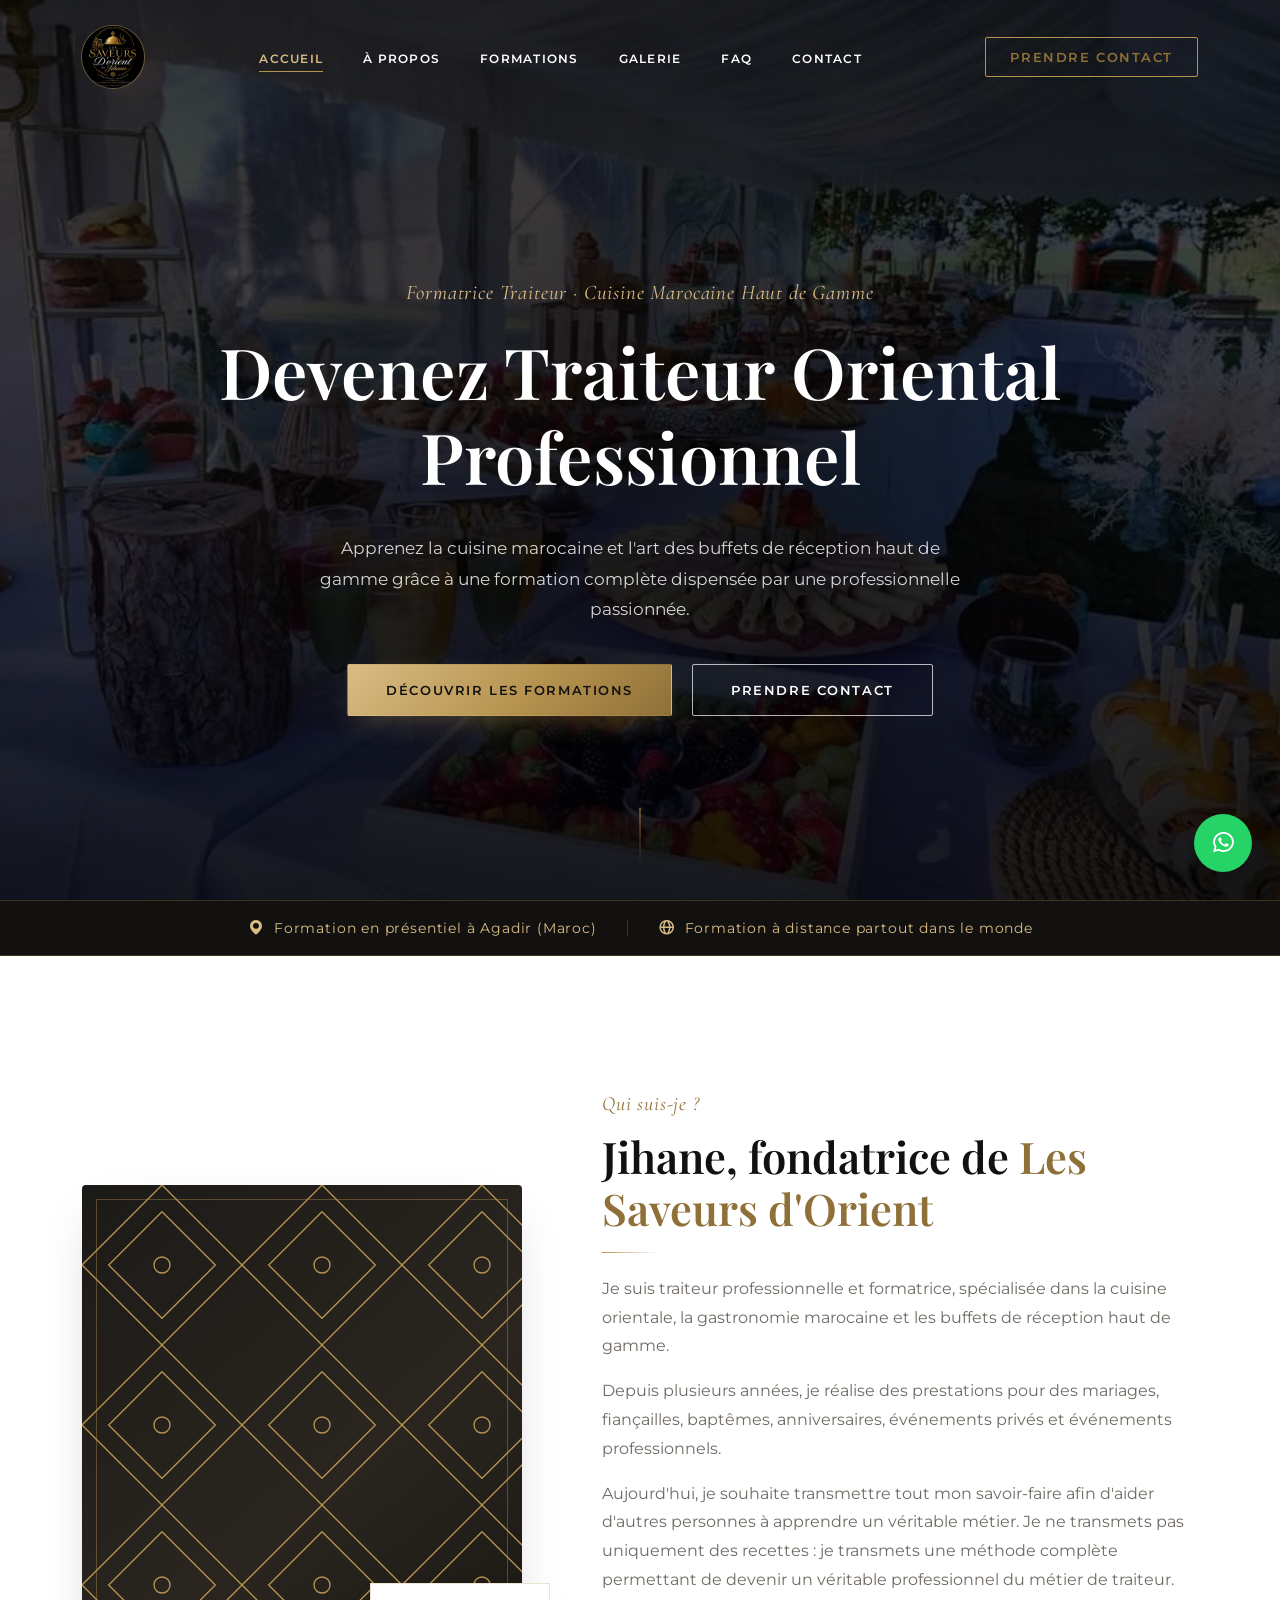
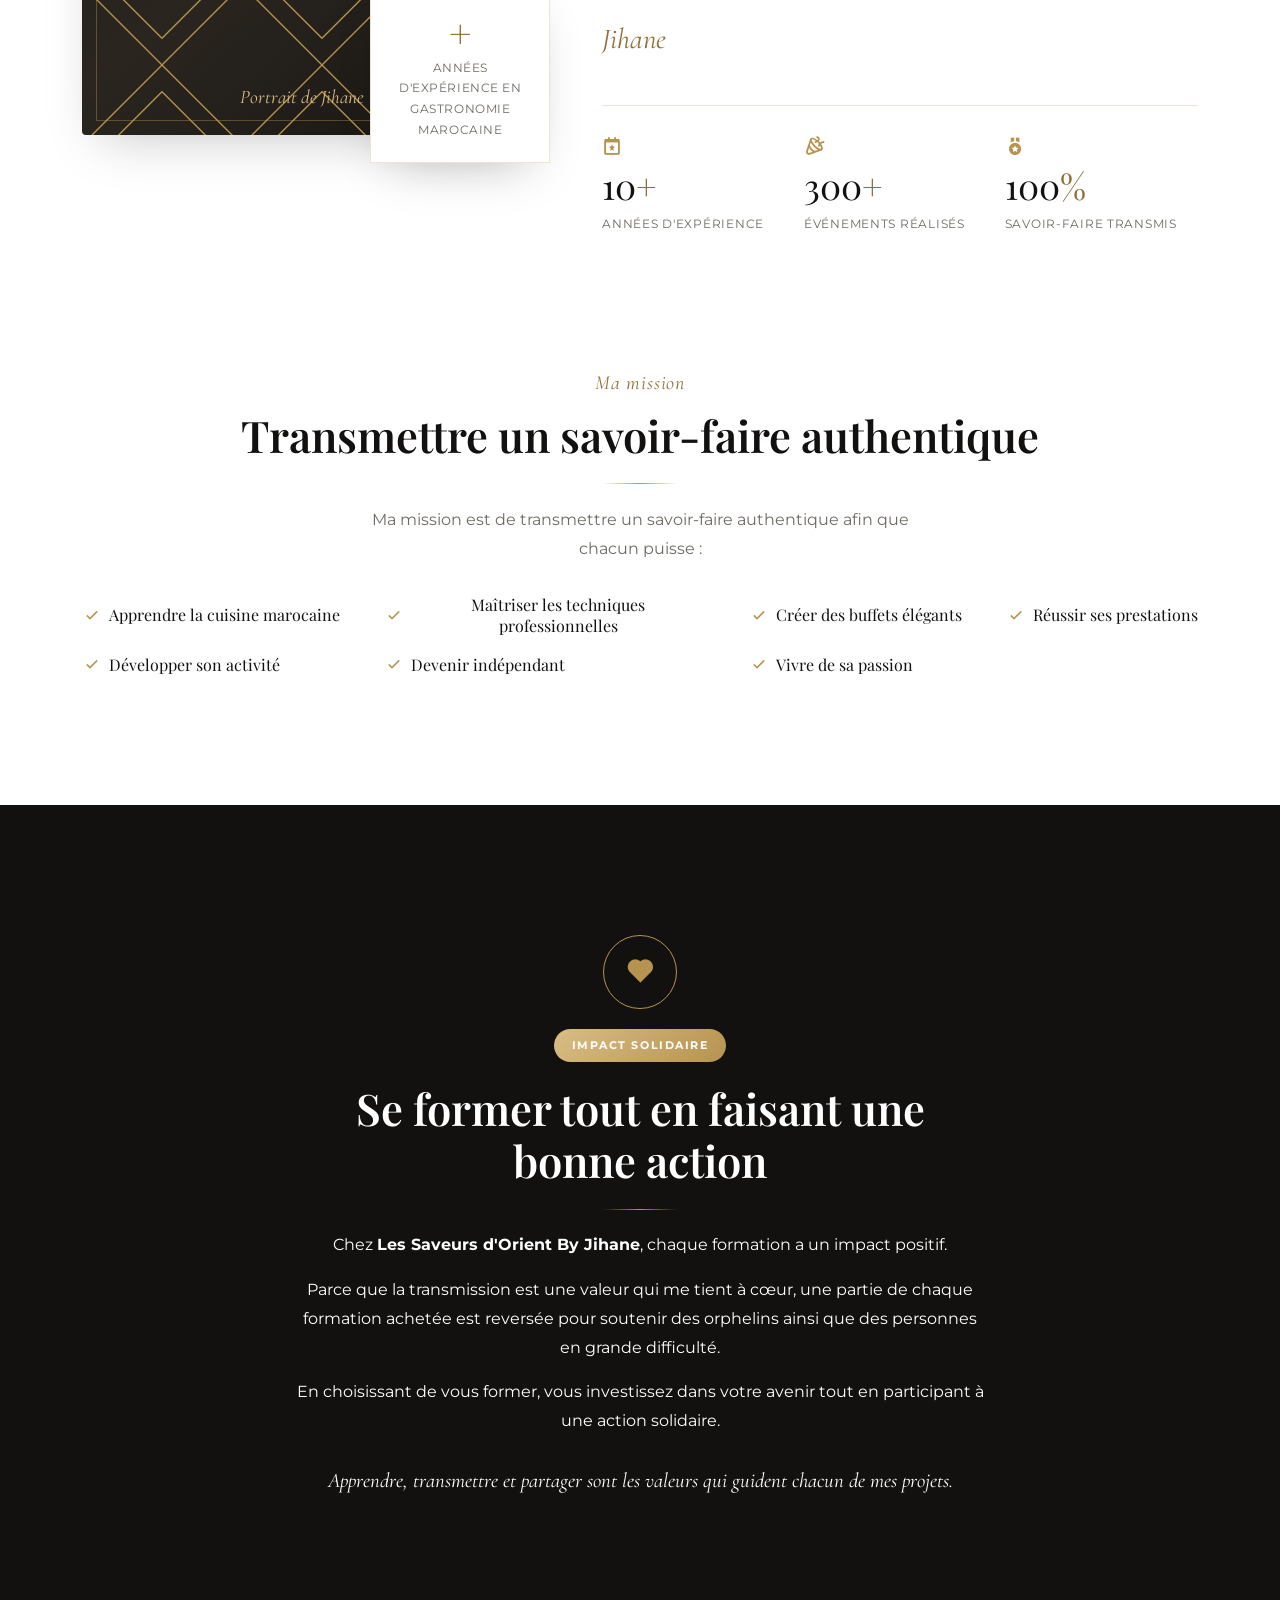
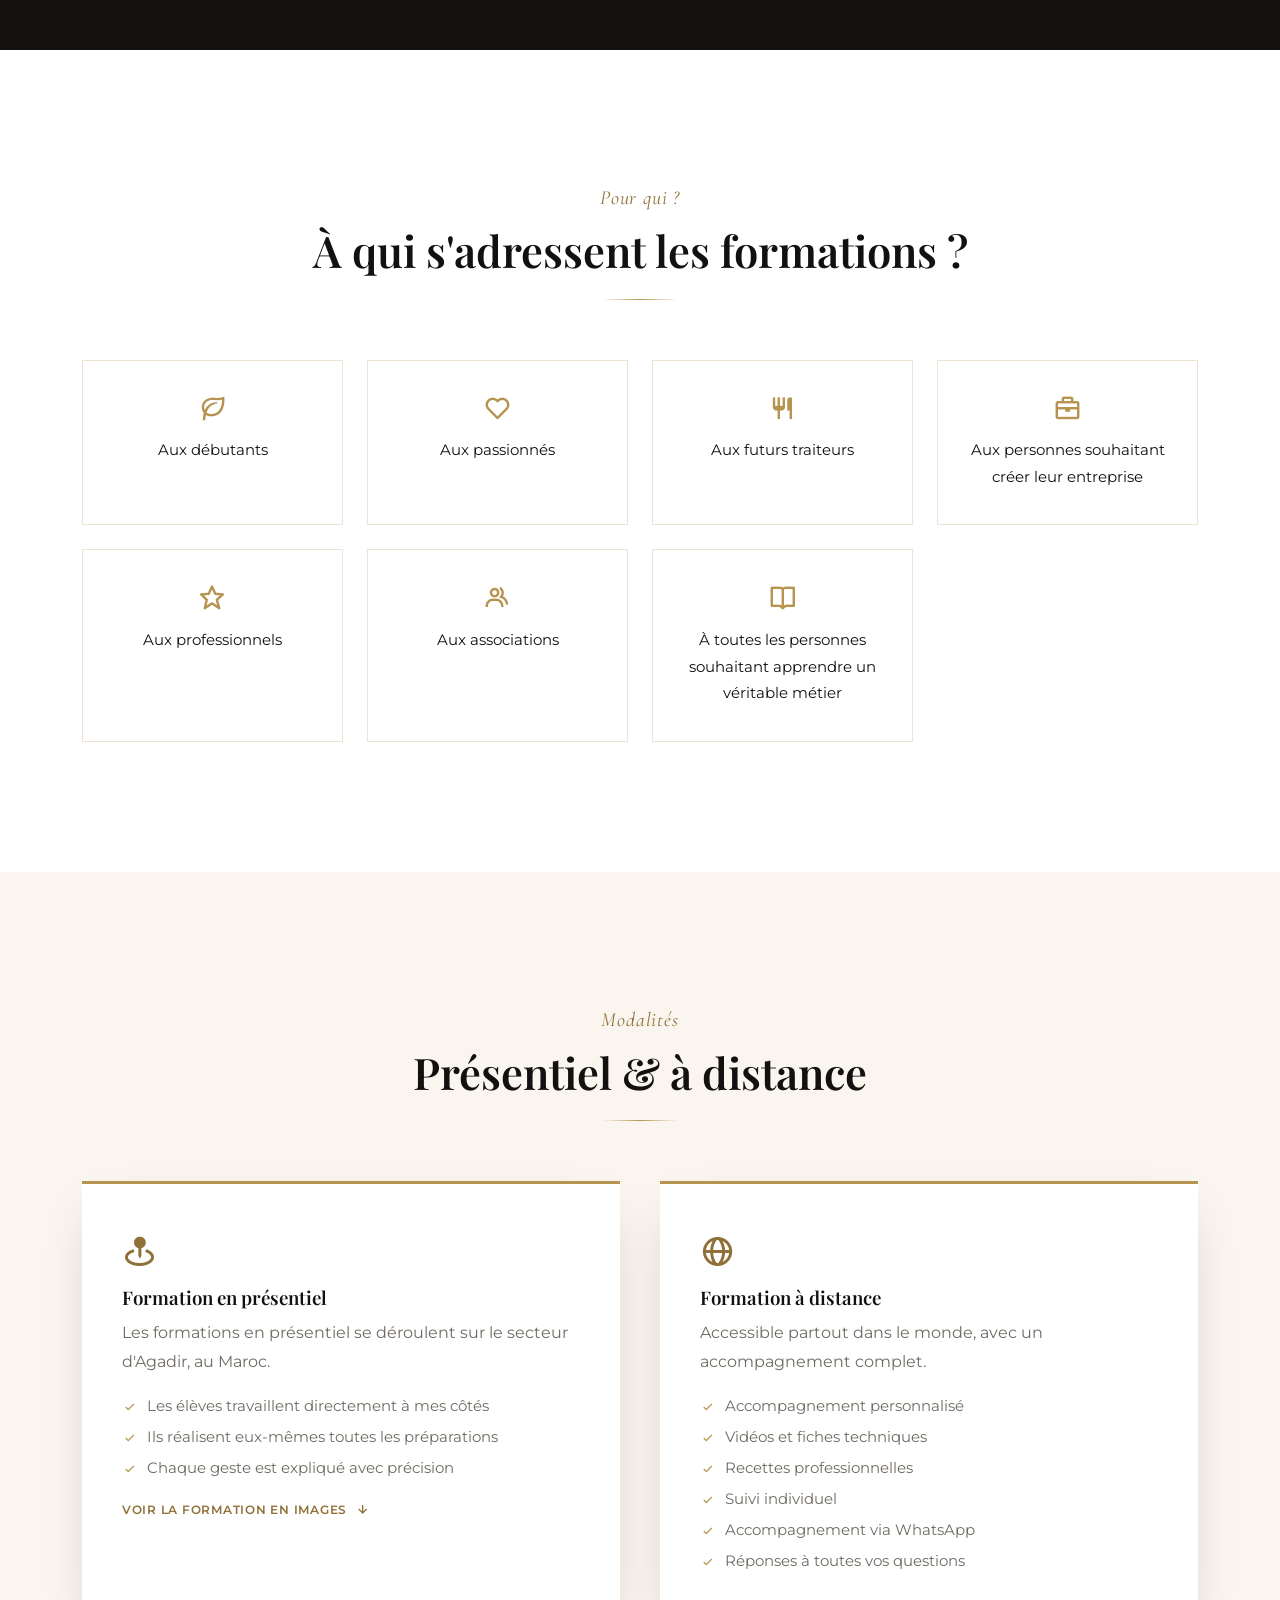
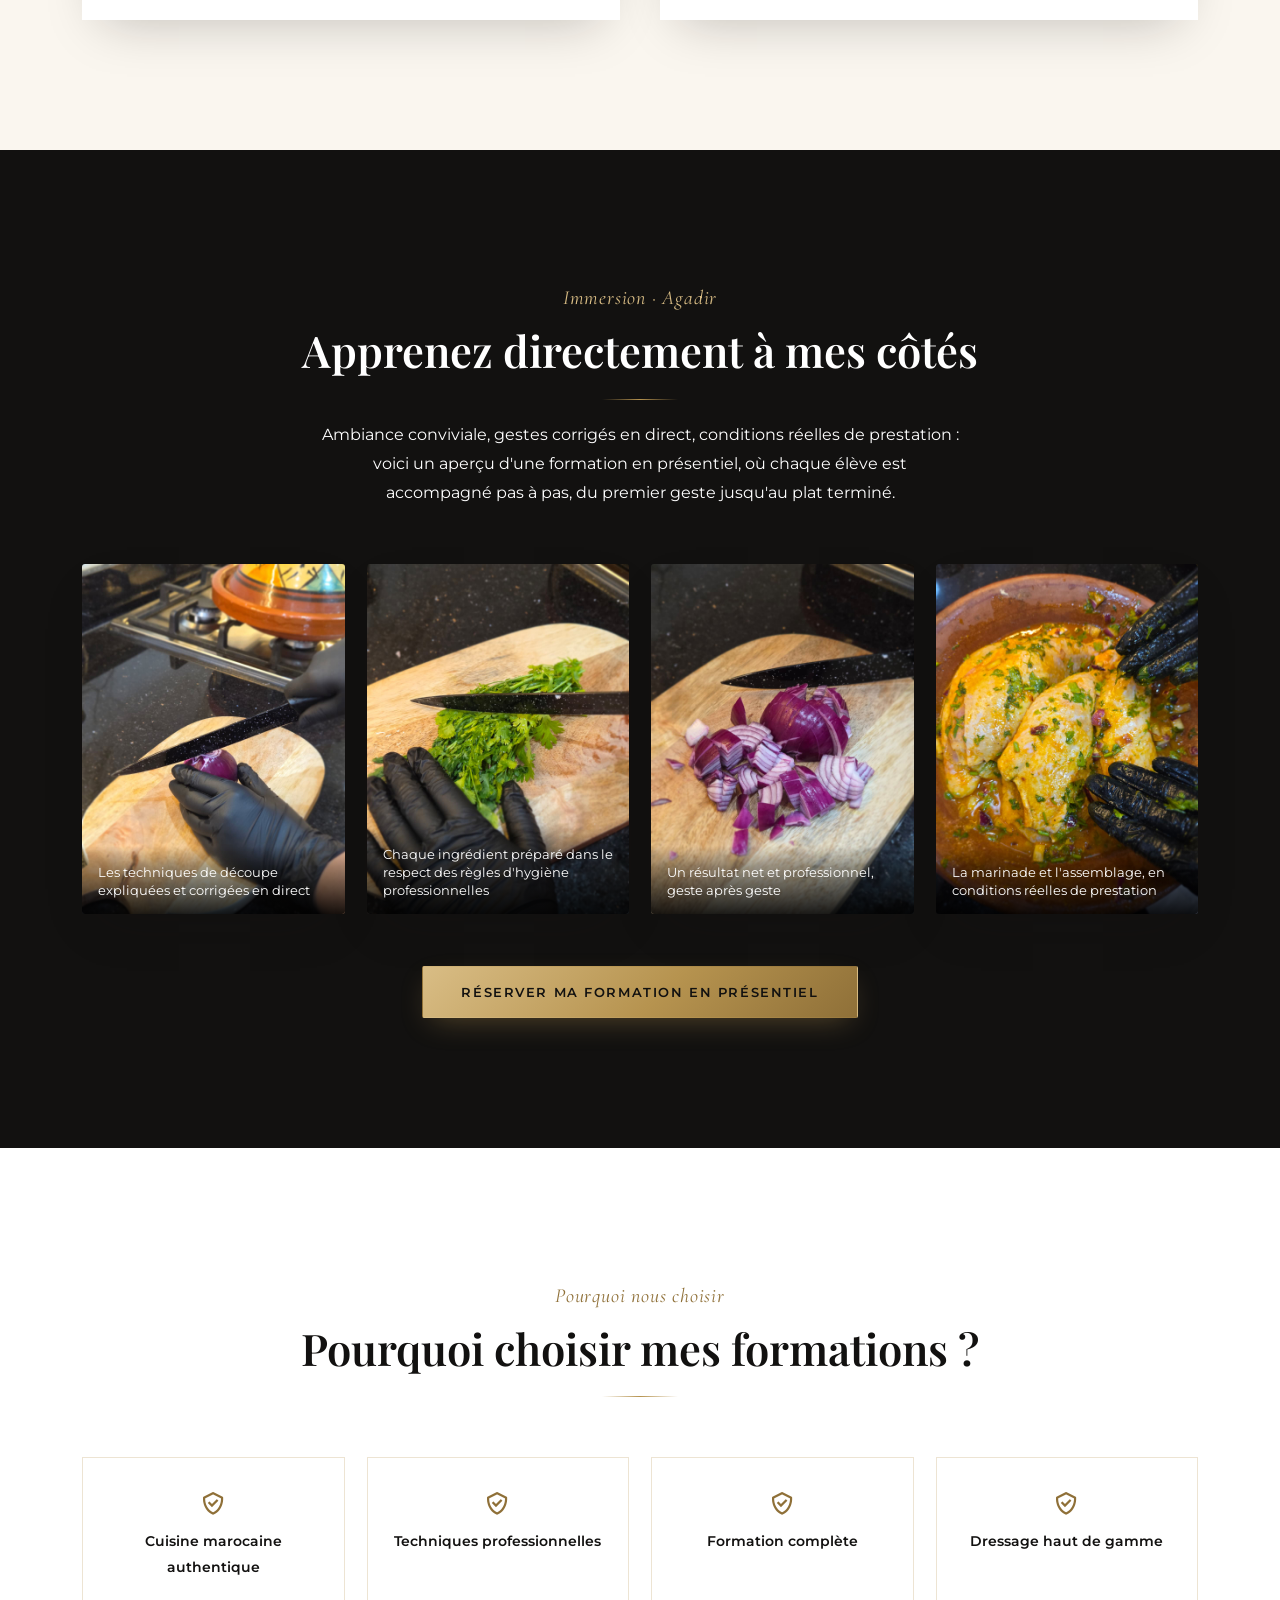
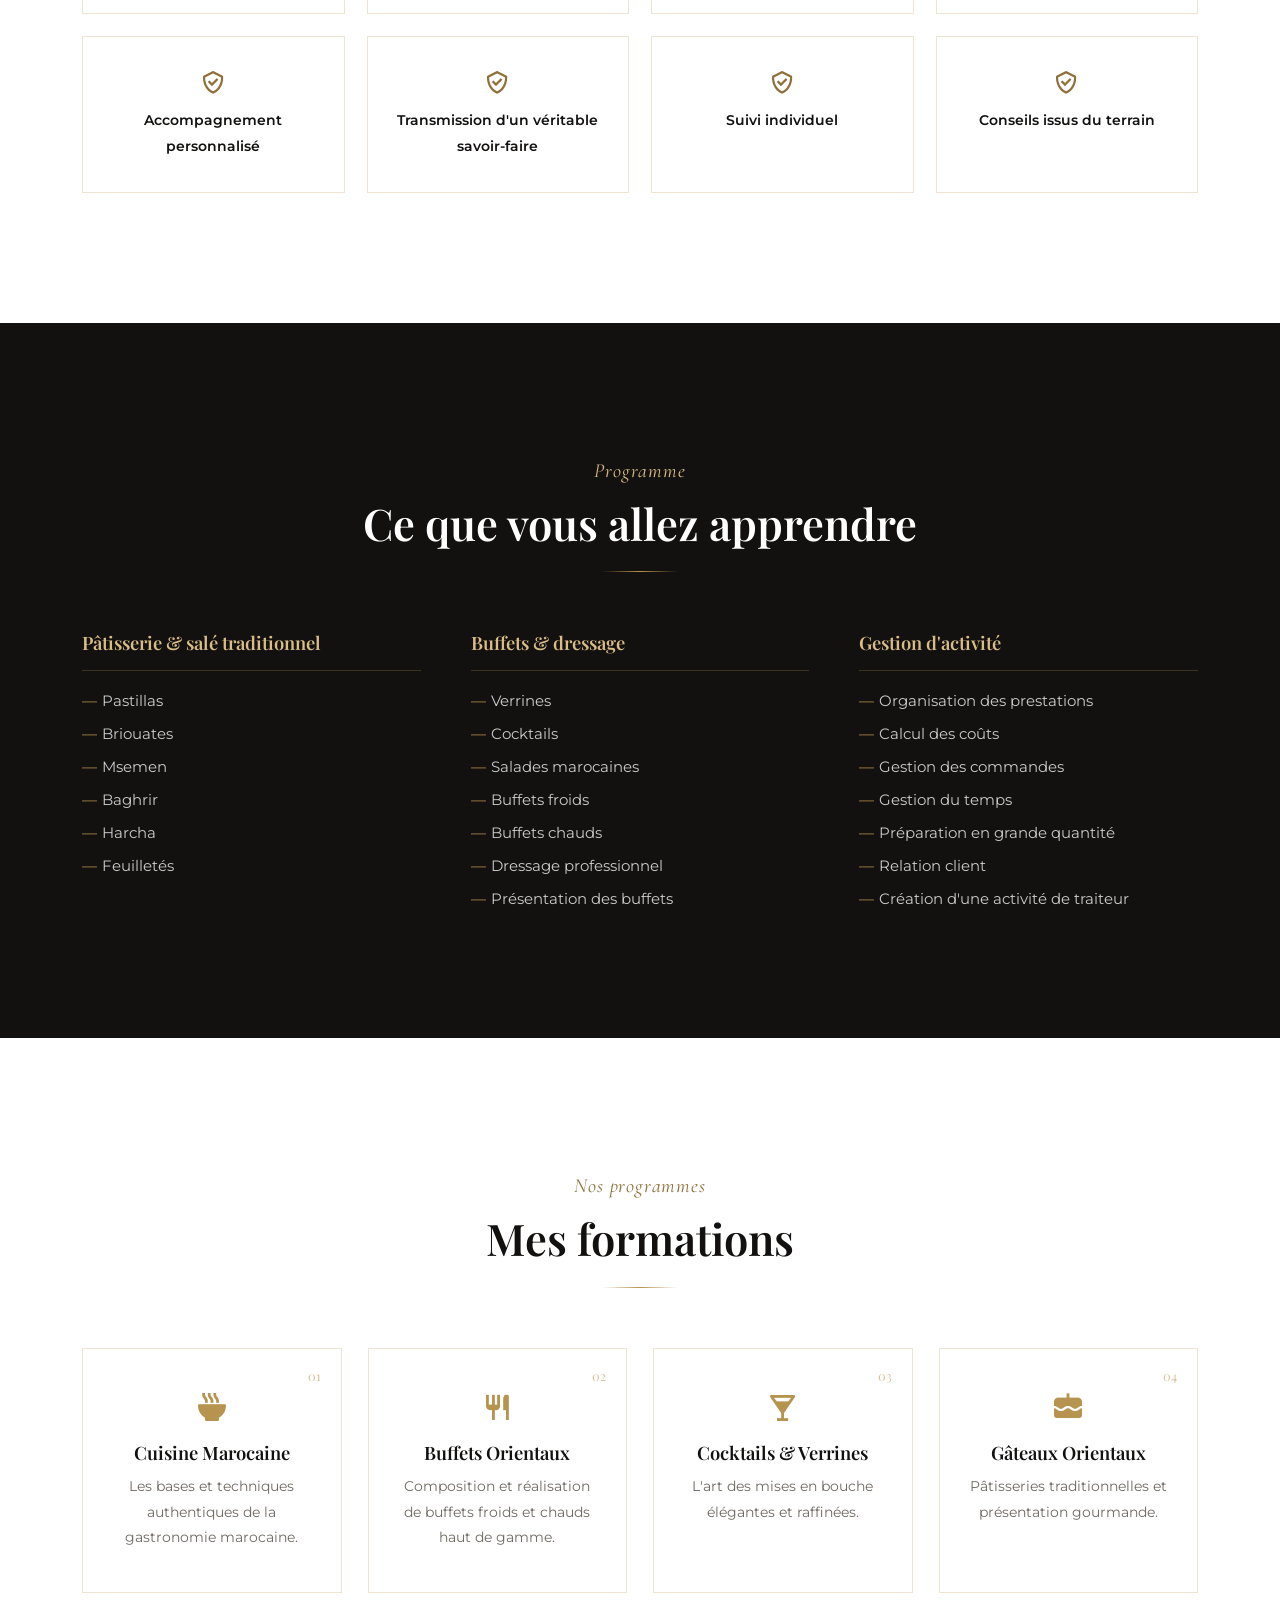
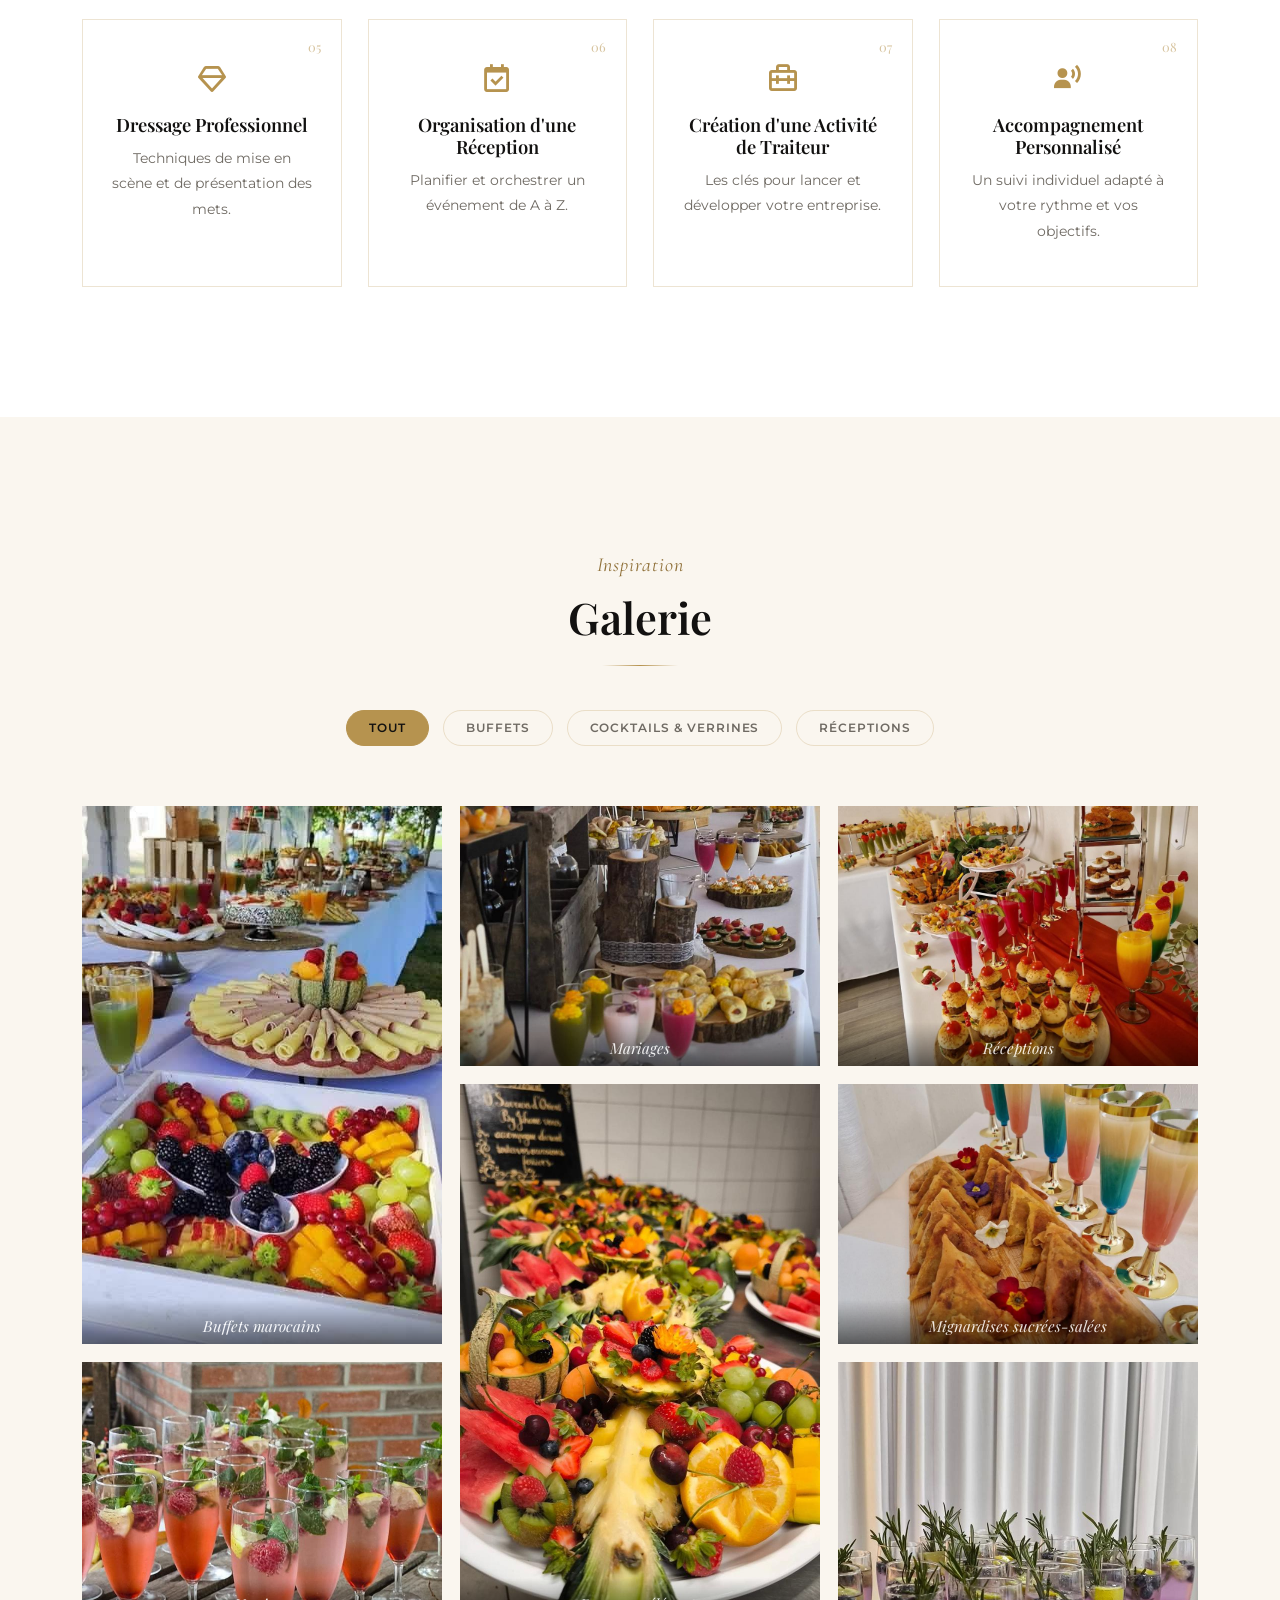
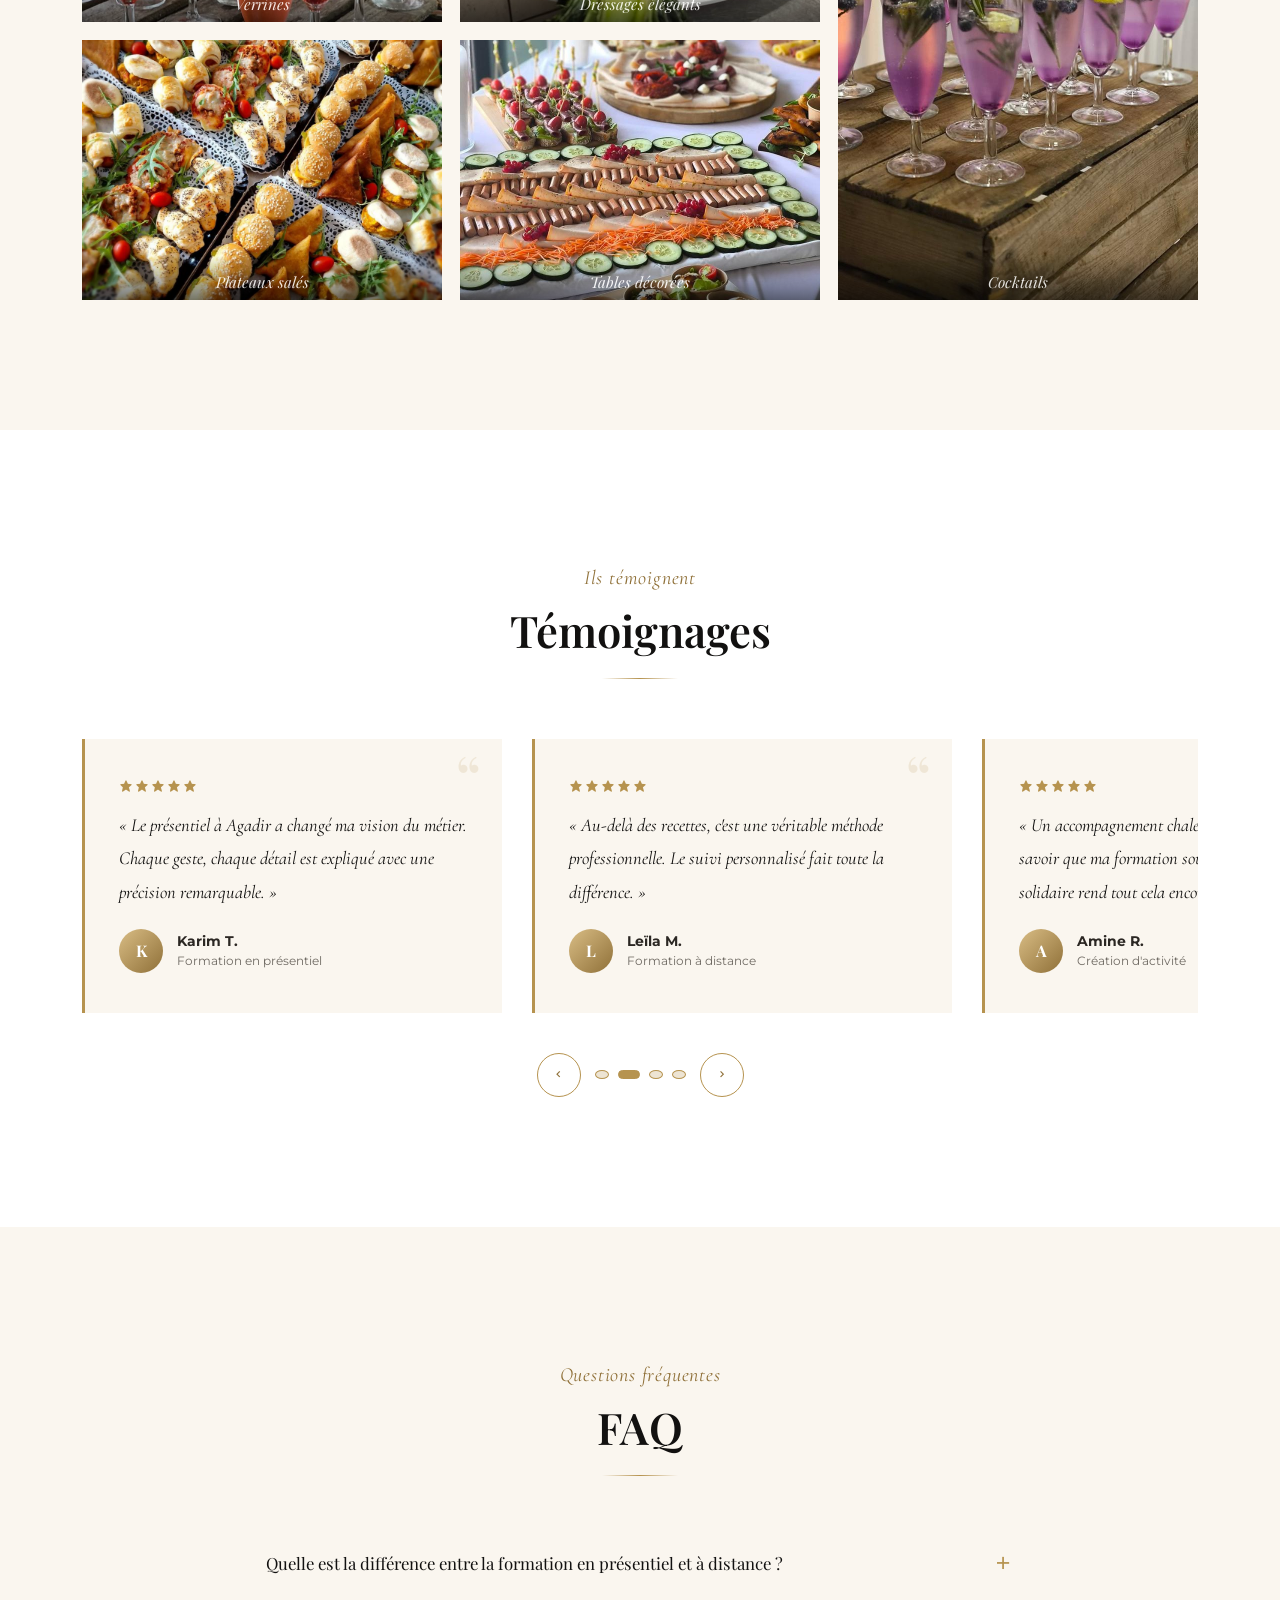
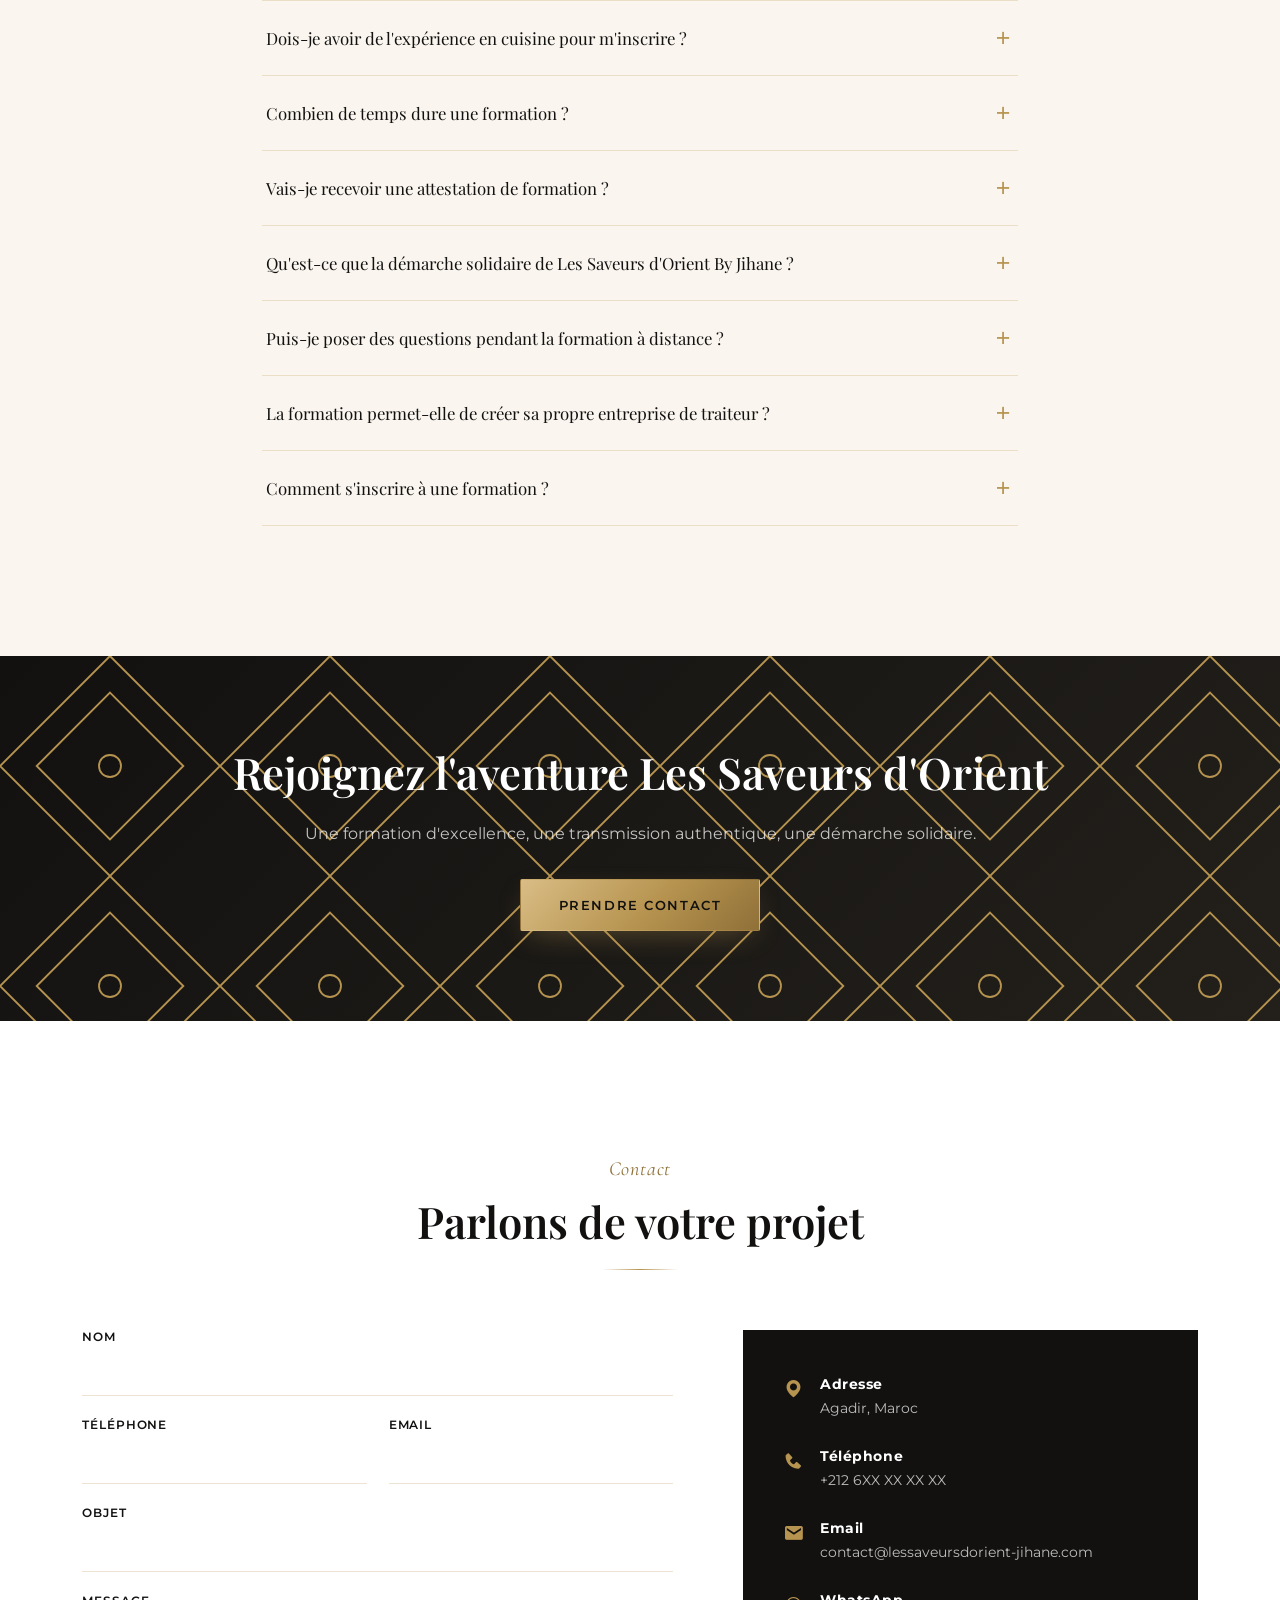
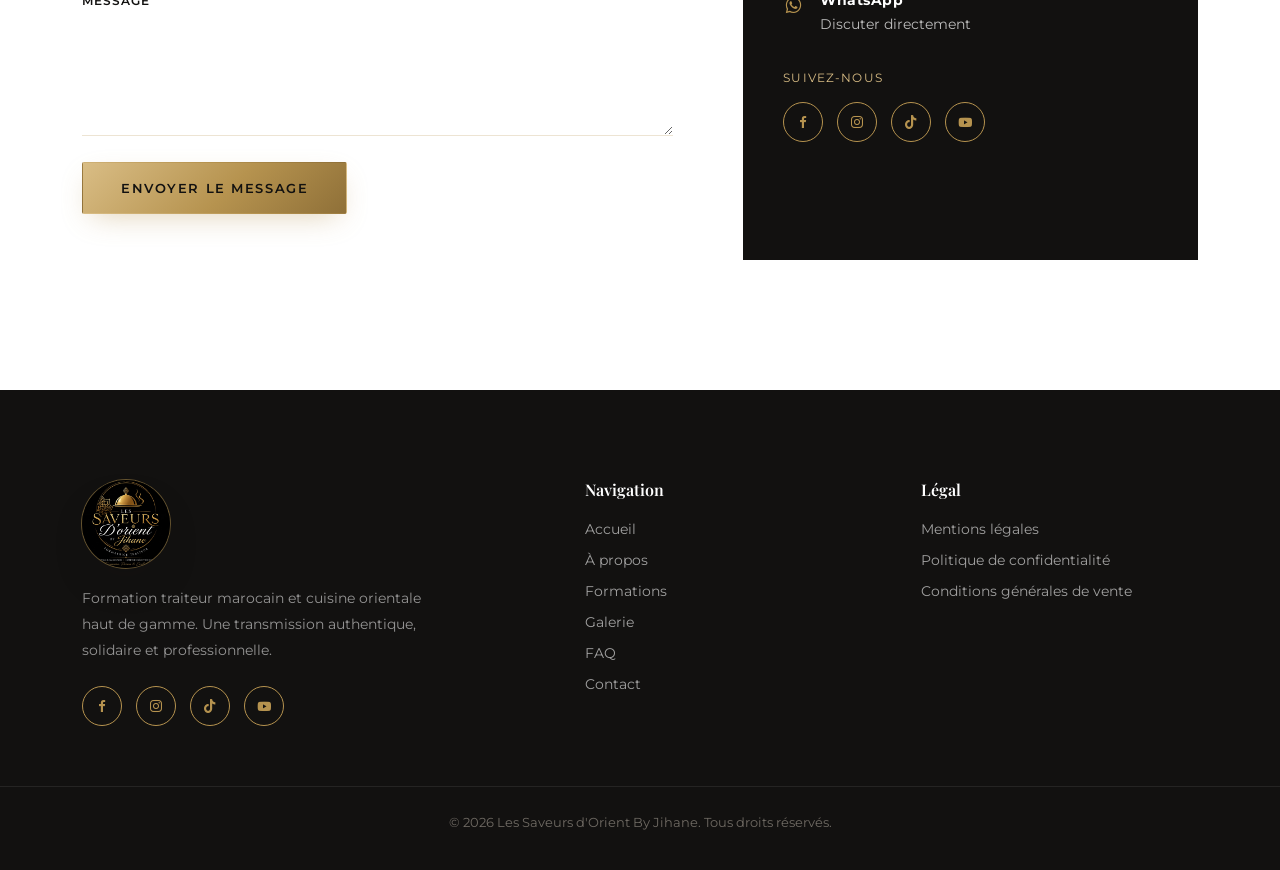
==== commit 5d7c1c90: "Restaure le design original élégant, avec les photos de formation en présentiel Le commit précédent " ====
--- a/index.html
+++ b/index.html
@@ -1,633 +1,625 @@
 <!DOCTYPE html>
-<html lang="fr" dir="ltr">
+<html lang="fr">
 <head>
-  <meta charset="UTF-8" />
-  <meta name="viewport" content="width=device-width, initial-scale=1.0" />
-  <title>Formation Traiteur Marocain & Oriental Haut de Gamme | Les Saveurs d'Orient By Jihane</title>
-  <meta name="description" content="Formation traiteur marocain et cuisine orientale par Jihane, professionnelle du métier. Formation en présentiel à Agadir ou à distance partout dans le monde : buffets de réception, dressage, gestion d'activité. Une partie de chaque formation soutient des orphelins." />
-  <meta name="keywords" content="formation traiteur marocain, formation cuisine marocaine, formation traiteur oriental, formation buffet oriental, formation cuisine orientale, formation traiteur Agadir, formation traiteur Maroc, formation cuisine marocaine à distance, devenir traiteur professionnel, formation buffet de réception" />
-  <meta name="author" content="Les Saveurs d'Orient By Jihane" />
-  <link rel="canonical" href="https://www.lessaveursdorient-byjihane.com/" />
-
-  <!-- Open Graph -->
-  <meta property="og:type" content="website" />
-  <meta property="og:title" content="Les Saveurs d'Orient By Jihane — Formation Traiteur Oriental Haut de Gamme" />
-  <meta property="og:description" content="Devenez traiteur oriental professionnel. Formation complète en présentiel à Agadir ou à distance, dispensée par Jihane, formatrice traiteur spécialisée en gastronomie marocaine." />
-  <meta property="og:image" content="assets/saveurs/hero-buffet.jpg" />
-  <meta property="og:locale" content="fr_FR" />
-
-  <link rel="preconnect" href="https://fonts.googleapis.com" />
-  <link rel="preconnect" href="https://fonts.gstatic.com" crossorigin />
-  <link href="https://fonts.googleapis.com/css2?family=Playfair+Display:wght@400;500;600;700;800&family=Montserrat:wght@300;400;500;600;700&display=swap" rel="stylesheet" />
-  <link rel="stylesheet" href="https://cdnjs.cloudflare.com/ajax/libs/font-awesome/6.5.0/css/all.min.css" />
-  <link rel="stylesheet" href="css/style.css" />
-
-  <!-- JSON-LD structured data -->
-  <script type="application/ld+json">
-  {
-    "@context": "https://schema.org",
-    "@type": "EducationalOrganization",
-    "name": "Les Saveurs d'Orient By Jihane",
-    "description": "Formation traiteur marocain et cuisine orientale, en présentiel à Agadir (Maroc) ou à distance partout dans le monde.",
-    "address": {
-      "@type": "PostalAddress",
-      "addressLocality": "Agadir",
-      "addressCountry": "MA"
-    },
-    "areaServed": "Worldwide",
-    "sameAs": []
-  }
-  </script>
+<meta charset="UTF-8">
+<meta name="viewport" content="width=device-width, initial-scale=1.0">
+<title>Les Saveurs d'Orient By Jihane | Formation Traiteur Marocain &amp; Cuisine Orientale Haut de Gamme</title>
+<meta name="description" content="Formation traiteur marocain et cuisine orientale par Jihane, traiteur professionnelle. Formation présentielle à Agadir (Maroc) et à distance dans le monde entier. Buffets de réception haut de gamme, dressage professionnel, création d'activité.">
+<meta name="keywords" content="formation traiteur marocain, formation cuisine marocaine, formation traiteur oriental, formation buffet oriental, formation cuisine orientale, formation traiteur Agadir, formation traiteur Maroc, formation cuisine marocaine à distance, devenir traiteur professionnel, formation buffet de réception">
+<meta name="author" content="Les Saveurs d'Orient By Jihane">
+<meta name="robots" content="index, follow">
+<link rel="canonical" href="https://www.lessaveursdorient-jihane.com/">
+
+<!-- Open Graph -->
+<meta property="og:type" content="website">
+<meta property="og:title" content="Les Saveurs d'Orient By Jihane | Formation Traiteur Marocain Haut de Gamme">
+<meta property="og:description" content="Apprenez la cuisine marocaine et l'art des buffets de réception haut de gamme grâce à une formation complète dispensée par Jihane, traiteur professionnelle. Présentiel à Agadir ou à distance partout dans le monde.">
+<meta property="og:image" content="images/logo.jpeg">
+<meta property="og:locale" content="fr_FR">
+<meta property="og:site_name" content="Les Saveurs d'Orient By Jihane">
+<meta name="twitter:card" content="summary_large_image">
+
+<link rel="icon" type="image/png" href="images/favicon.png">
+<link rel="apple-touch-icon" href="images/apple-touch-icon.png">
+
+<!-- Fonts -->
+<link rel="preconnect" href="https://fonts.googleapis.com">
+<link rel="preconnect" href="https://fonts.gstatic.com" crossorigin>
+<link href="https://fonts.googleapis.com/css2?family=Playfair+Display:ital,wght@0,500;0,600;0,700;1,500&family=Cormorant+Garamond:ital,wght@0,500;1,500;1,600&family=Montserrat:wght@300;400;500;600;700&display=swap" rel="stylesheet">
+
+<!-- Icons -->
+<link href="https://unpkg.com/boxicons@2.1.4/css/boxicons.min.css" rel="stylesheet">
+
+<link rel="stylesheet" href="css/style.css">
+<noscript><style>[data-reveal]{opacity:1!important;transform:none!important;}</style></noscript>
+
+<script type="application/ld+json">
+{
+  "@context": "https://schema.org",
+  "@type": "EducationalOrganization",
+  "name": "Les Saveurs d'Orient By Jihane",
+  "description": "Formation traiteur marocain et cuisine orientale haut de gamme, en présentiel à Agadir (Maroc) et à distance dans le monde entier.",
+  "url": "https://www.lessaveursdorient-jihane.com/",
+  "image": "images/og-cover.jpg",
+  "address": {
+    "@type": "PostalAddress",
+    "addressLocality": "Agadir",
+    "addressCountry": "MA"
+  },
+  "sameAs": [
+    "https://www.facebook.com/",
+    "https://www.instagram.com/",
+    "https://www.tiktok.com/",
+    "https://www.youtube.com/"
+  ]
+}
+</script>
 </head>
-<body>
-
-  <!-- ===== BANDEAU TOP ===== -->
-  <div class="topbar">
-    <div class="container topbar-inner">
-      <span><i class="fa-solid fa-location-dot"></i> Formation en présentiel à Agadir (Maroc)</span>
-      <span class="topbar-sep">•</span>
-      <span><i class="fa-solid fa-earth-africa"></i> Formation à distance partout dans le monde</span>
-    </div>
-  </div>
-
-  <!-- ===== NAVBAR ===== -->
-  <header class="navbar" id="navbar">
-    <div class="container nav-inner">
-      <a href="#accueil" class="logo">
-        <span class="logo-mark"><i class="fa-solid fa-mortar-pestle"></i></span>
-        <span class="logo-text">Les Saveurs d'<span>Orient</span><small>By Jihane</small></span>
+<body class="is-loading">
+
+<div class="scroll-progress" id="scroll-progress"></div>
+
+<div class="preloader" aria-hidden="true">
+  <span class="preloader__ring"></span>
+  <span class="preloader__mark">LS<span>O</span></span>
+</div>
+
+<!-- ===================== HEADER ===================== -->
+<header class="site-header" id="site-header">
+  <div class="container site-header__inner">
+    <a href="#accueil" class="logo">
+      <img src="images/logo.jpeg" alt="Les Saveurs d'Orient By Jihane" class="logo__img">
+    </a>
+
+    <nav class="main-nav" id="main-nav">
+      <ul>
+        <li><a href="#accueil" class="nav-link">Accueil</a></li>
+        <li><a href="#apropos" class="nav-link">À propos</a></li>
+        <li><a href="#formations" class="nav-link">Formations</a></li>
+        <li><a href="#galerie" class="nav-link">Galerie</a></li>
+        <li><a href="#faq" class="nav-link">FAQ</a></li>
+        <li><a href="#contact" class="nav-link">Contact</a></li>
+      </ul>
+    </nav>
+
+    <a href="#contact" class="btn btn--gold-outline btn--small header-cta">Prendre contact</a>
+    <button class="nav-toggle" id="nav-toggle" aria-label="Ouvrir le menu" aria-expanded="false">
+      <span></span><span></span><span></span>
+    </button>
+  </div>
+</header>
+
+<!-- ===================== HERO ===================== -->
+<section class="hero" id="accueil">
+  <div class="hero__bg" role="img" aria-label="Buffet marocain de réception haut de gamme"></div>
+  <div class="hero__overlay"></div>
+  <div class="hero__glow" aria-hidden="true"></div>
+  <div class="hero__content container">
+    <p class="eyebrow">Formatrice Traiteur &middot; Cuisine Marocaine Haut de Gamme</p>
+    <h1>Devenez Traiteur Oriental Professionnel</h1>
+    <p class="hero__subtitle">Apprenez la cuisine marocaine et l'art des buffets de réception haut de gamme grâce à une formation complète dispensée par une professionnelle passionnée.</p>
+    <div class="hero__actions">
+      <a href="#formations" class="btn btn--gold">Découvrir les formations</a>
+      <a href="#contact" class="btn btn--outline">Prendre contact</a>
+    </div>
+  </div>
+  <a href="#apropos" class="hero__scroll" aria-label="Défiler vers le bas"><span></span></a>
+</section>
+
+<!-- ===================== BANDEAU LOCALISATION ===================== -->
+<div class="info-strip">
+  <div class="container info-strip__inner">
+    <div class="info-strip__item"><i class='bx bxs-map'></i> Formation en présentiel à Agadir (Maroc)</div>
+    <div class="info-strip__sep" aria-hidden="true"></div>
+    <div class="info-strip__item"><i class='bx bx-globe'></i> Formation à distance partout dans le monde</div>
+  </div>
+</div>
+
+<!-- ===================== À PROPOS ===================== -->
+<section class="section" id="apropos">
+  <div class="container about">
+    <div class="about__media reveal" data-reveal>
+      <div class="img-frame img-placeholder" data-label="Portrait de Jihane">
+        <img src="images/portrait-jihane.jpg" alt="Jihane, fondatrice de Les Saveurs d'Orient By Jihane" loading="lazy" onerror="this.remove()">
+      </div>
+      <div class="about__badge">
+        <span>+</span>
+        <p>Années d'expérience en gastronomie marocaine</p>
+      </div>
+    </div>
+
+    <div class="about__text reveal" data-reveal>
+      <p class="section-eyebrow">Qui suis-je&nbsp;?</p>
+      <h2>Jihane, fondatrice de <span class="gold-text">Les Saveurs d'Orient</span></h2>
+      <p>Je suis traiteur professionnelle et formatrice, spécialisée dans la cuisine orientale, la gastronomie marocaine et les buffets de réception haut de gamme.</p>
+      <p>Depuis plusieurs années, je réalise des prestations pour des mariages, fiançailles, baptêmes, anniversaires, événements privés et événements professionnels.</p>
+      <p>Aujourd'hui, je souhaite transmettre tout mon savoir-faire afin d'aider d'autres personnes à apprendre un véritable métier. Je ne transmets pas uniquement des recettes : je transmets une méthode complète permettant de devenir un véritable professionnel du métier de traiteur.</p>
+      <p class="signature">Jihane</p>
+
+      <div class="stats">
+        <div class="stat">
+          <i class='bx bx-calendar-star'></i>
+          <span class="stat__number" data-count="10">0</span><span class="stat__plus">+</span>
+          <p>Années d'expérience</p>
+        </div>
+        <div class="stat">
+          <i class='bx bx-party'></i>
+          <span class="stat__number" data-count="300">0</span><span class="stat__plus">+</span>
+          <p>Événements réalisés</p>
+        </div>
+        <div class="stat">
+          <i class='bx bxs-medal'></i>
+          <span class="stat__number" data-count="100">0</span><span class="stat__plus">%</span>
+          <p>Savoir-faire transmis</p>
+        </div>
+      </div>
+    </div>
+  </div>
+
+  <div class="container mission reveal" data-reveal>
+    <p class="section-eyebrow center">Ma mission</p>
+    <h2 class="center">Transmettre un savoir-faire authentique</h2>
+    <p class="mission__intro center">Ma mission est de transmettre un savoir-faire authentique afin que chacun puisse&nbsp;:</p>
+    <ul class="mission__list">
+      <li><i class='bx bx-check'></i> Apprendre la cuisine marocaine</li>
+      <li><i class='bx bx-check'></i> Maîtriser les techniques professionnelles</li>
+      <li><i class='bx bx-check'></i> Créer des buffets élégants</li>
+      <li><i class='bx bx-check'></i> Réussir ses prestations</li>
+      <li><i class='bx bx-check'></i> Développer son activité</li>
+      <li><i class='bx bx-check'></i> Devenir indépendant</li>
+      <li><i class='bx bx-check'></i> Vivre de sa passion</li>
+    </ul>
+  </div>
+</section>
+
+<!-- ===================== SOLIDARITÉ ===================== -->
+<section class="section section--dark" id="solidarite">
+  <div class="container solidarity reveal" data-reveal>
+    <div class="solidarity__icon"><i class='bx bxs-heart'></i></div>
+    <p class="badge">Impact solidaire</p>
+    <h2>Se former tout en faisant une bonne action</h2>
+    <p>Chez <strong>Les Saveurs d'Orient By Jihane</strong>, chaque formation a un impact positif.</p>
+    <p>Parce que la transmission est une valeur qui me tient à cœur, une partie de chaque formation achetée est reversée pour soutenir des orphelins ainsi que des personnes en grande difficulté.</p>
+    <p>En choisissant de vous former, vous investissez dans votre avenir tout en participant à une action solidaire.</p>
+    <p class="solidarity__quote">Apprendre, transmettre et partager sont les valeurs qui guident chacun de mes projets.</p>
+  </div>
+</section>
+
+<!-- ===================== PUBLIC CONCERNÉ ===================== -->
+<section class="section" id="public">
+  <div class="container">
+    <p class="section-eyebrow center">Pour qui&nbsp;?</p>
+    <h2 class="center">À qui s'adressent les formations&nbsp;?</h2>
+    <div class="audience-grid reveal stagger" data-reveal>
+      <div class="audience-card"><i class='bx bx-leaf'></i><p>Aux débutants</p></div>
+      <div class="audience-card"><i class='bx bx-heart'></i><p>Aux passionnés</p></div>
+      <div class="audience-card"><i class='bx bx-restaurant'></i><p>Aux futurs traiteurs</p></div>
+      <div class="audience-card"><i class='bx bx-briefcase'></i><p>Aux personnes souhaitant créer leur entreprise</p></div>
+      <div class="audience-card"><i class='bx bx-star'></i><p>Aux professionnels</p></div>
+      <div class="audience-card"><i class='bx bx-group'></i><p>Aux associations</p></div>
+      <div class="audience-card"><i class='bx bx-book-open'></i><p>À toutes les personnes souhaitant apprendre un véritable métier</p></div>
+    </div>
+  </div>
+</section>
+
+<!-- ===================== MODALITÉS ===================== -->
+<section class="section section--cream" id="modalites">
+  <div class="container">
+    <p class="section-eyebrow center">Modalités</p>
+    <h2 class="center">Présentiel &amp; à distance</h2>
+    <div class="modalites-grid">
+      <div class="modalite-card reveal" data-reveal>
+        <i class='bx bxs-map-pin'></i>
+        <h3>Formation en présentiel</h3>
+        <p>Les formations en présentiel se déroulent sur le secteur d'Agadir, au Maroc.</p>
+        <ul>
+          <li><i class='bx bx-check'></i> Les élèves travaillent directement à mes côtés</li>
+          <li><i class='bx bx-check'></i> Ils réalisent eux-mêmes toutes les préparations</li>
+          <li><i class='bx bx-check'></i> Chaque geste est expliqué avec précision</li>
+        </ul>
+        <a href="#immersion" class="modalite-card__link">Voir la formation en images <i class='bx bx-down-arrow-alt'></i></a>
+      </div>
+      <div class="modalite-card reveal" data-reveal>
+        <i class='bx bx-globe'></i>
+        <h3>Formation à distance</h3>
+        <p>Accessible partout dans le monde, avec un accompagnement complet.</p>
+        <ul>
+          <li><i class='bx bx-check'></i> Accompagnement personnalisé</li>
+          <li><i class='bx bx-check'></i> Vidéos et fiches techniques</li>
+          <li><i class='bx bx-check'></i> Recettes professionnelles</li>
+          <li><i class='bx bx-check'></i> Suivi individuel</li>
+          <li><i class='bx bx-check'></i> Accompagnement via WhatsApp</li>
+          <li><i class='bx bx-check'></i> Réponses à toutes vos questions</li>
+        </ul>
+      </div>
+    </div>
+  </div>
+</section>
+
+<!-- ===================== IMMERSION PRÉSENTIEL ===================== -->
+<section class="section section--dark" id="immersion">
+  <div class="container">
+    <p class="section-eyebrow center">Immersion &middot; Agadir</p>
+    <h2 class="center">Apprenez directement à mes côtés</h2>
+    <p class="immersion__intro center">Ambiance conviviale, gestes corrigés en direct, conditions réelles de prestation&nbsp;: voici un aperçu d'une formation en présentiel, où chaque élève est accompagné pas à pas, du premier geste jusqu'au plat terminé.</p>
+
+    <div class="immersion-grid reveal stagger" data-reveal>
+      <figure class="immersion-item">
+        <img src="images/formation-decoupe-oignon.jpg" alt="Élève apprenant les techniques de découpe lors de la formation en présentiel" loading="lazy" onerror="this.closest('.immersion-item').remove()">
+        <figcaption>Les techniques de découpe expliquées et corrigées en direct</figcaption>
+      </figure>
+      <figure class="immersion-item">
+        <img src="images/formation-coriandre.jpg" alt="Préparation des herbes fraîches pendant la formation" loading="lazy" onerror="this.closest('.immersion-item').remove()">
+        <figcaption>Chaque ingrédient préparé dans le respect des règles d'hygiène professionnelles</figcaption>
+      </figure>
+      <figure class="immersion-item">
+        <img src="images/formation-oignon-emince.jpg" alt="Résultat d'une découpe professionnelle réalisée en formation" loading="lazy" onerror="this.closest('.immersion-item').remove()">
+        <figcaption>Un résultat net et professionnel, geste après geste</figcaption>
+      </figure>
+      <figure class="immersion-item">
+        <img src="images/formation-marinade-poulet.jpg" alt="Préparation d'une marinade dans un tajine pendant la formation" loading="lazy" onerror="this.closest('.immersion-item').remove()">
+        <figcaption>La marinade et l'assemblage, en conditions réelles de prestation</figcaption>
+      </figure>
+    </div>
+
+    <div class="immersion__cta">
+      <a href="#contact" class="btn btn--gold">Réserver ma formation en présentiel</a>
+    </div>
+  </div>
+</section>
+
+<!-- ===================== POURQUOI CHOISIR ===================== -->
+<section class="section" id="pourquoi">
+  <div class="container">
+    <p class="section-eyebrow center">Pourquoi nous choisir</p>
+    <h2 class="center">Pourquoi choisir mes formations&nbsp;?</h2>
+    <div class="feature-grid reveal stagger" data-reveal>
+      <div class="feature-card"><i class='bx bx-check-shield'></i><p>Cuisine marocaine authentique</p></div>
+      <div class="feature-card"><i class='bx bx-check-shield'></i><p>Techniques professionnelles</p></div>
+      <div class="feature-card"><i class='bx bx-check-shield'></i><p>Formation complète</p></div>
+      <div class="feature-card"><i class='bx bx-check-shield'></i><p>Dressage haut de gamme</p></div>
+      <div class="feature-card"><i class='bx bx-check-shield'></i><p>Accompagnement personnalisé</p></div>
+      <div class="feature-card"><i class='bx bx-check-shield'></i><p>Transmission d'un véritable savoir-faire</p></div>
+      <div class="feature-card"><i class='bx bx-check-shield'></i><p>Suivi individuel</p></div>
+      <div class="feature-card"><i class='bx bx-check-shield'></i><p>Conseils issus du terrain</p></div>
+    </div>
+  </div>
+</section>
+
+<!-- ===================== CE QUE VOUS ALLEZ APPRENDRE ===================== -->
+<section class="section section--dark" id="apprentissage">
+  <div class="container">
+    <p class="section-eyebrow center">Programme</p>
+    <h2 class="center">Ce que vous allez apprendre</h2>
+
+    <div class="learn-columns reveal" data-reveal>
+      <div class="learn-col">
+        <h4>Pâtisserie &amp; salé traditionnel</h4>
+        <ul>
+          <li>Pastillas</li>
+          <li>Briouates</li>
+          <li>Msemen</li>
+          <li>Baghrir</li>
+          <li>Harcha</li>
+          <li>Feuilletés</li>
+        </ul>
+      </div>
+      <div class="learn-col">
+        <h4>Buffets &amp; dressage</h4>
+        <ul>
+          <li>Verrines</li>
+          <li>Cocktails</li>
+          <li>Salades marocaines</li>
+          <li>Buffets froids</li>
+          <li>Buffets chauds</li>
+          <li>Dressage professionnel</li>
+          <li>Présentation des buffets</li>
+        </ul>
+      </div>
+      <div class="learn-col">
+        <h4>Gestion d'activité</h4>
+        <ul>
+          <li>Organisation des prestations</li>
+          <li>Calcul des coûts</li>
+          <li>Gestion des commandes</li>
+          <li>Gestion du temps</li>
+          <li>Préparation en grande quantité</li>
+          <li>Relation client</li>
+          <li>Création d'une activité de traiteur</li>
+        </ul>
+      </div>
+    </div>
+  </div>
+</section>
+
+<!-- ===================== MES FORMATIONS ===================== -->
+<section class="section" id="formations">
+  <div class="container">
+    <p class="section-eyebrow center">Nos programmes</p>
+    <h2 class="center">Mes formations</h2>
+    <div class="formations-grid reveal stagger" data-reveal>
+      <article class="formation-card">
+        <i class='bx bxs-bowl-hot'></i>
+        <h3>Cuisine Marocaine</h3>
+        <p>Les bases et techniques authentiques de la gastronomie marocaine.</p>
+      </article>
+      <article class="formation-card">
+        <i class='bx bx-restaurant'></i>
+        <h3>Buffets Orientaux</h3>
+        <p>Composition et réalisation de buffets froids et chauds haut de gamme.</p>
+      </article>
+      <article class="formation-card">
+        <i class='bx bxs-drink'></i>
+        <h3>Cocktails &amp; Verrines</h3>
+        <p>L'art des mises en bouche élégantes et raffinées.</p>
+      </article>
+      <article class="formation-card">
+        <i class='bx bxs-cake'></i>
+        <h3>Gâteaux Orientaux</h3>
+        <p>Pâtisseries traditionnelles et présentation gourmande.</p>
+      </article>
+      <article class="formation-card">
+        <i class='bx bx-diamond'></i>
+        <h3>Dressage Professionnel</h3>
+        <p>Techniques de mise en scène et de présentation des mets.</p>
+      </article>
+      <article class="formation-card">
+        <i class='bx bx-calendar-check'></i>
+        <h3>Organisation d'une Réception</h3>
+        <p>Planifier et orchestrer un événement de A à Z.</p>
+      </article>
+      <article class="formation-card">
+        <i class='bx bx-briefcase-alt-2'></i>
+        <h3>Création d'une Activité de Traiteur</h3>
+        <p>Les clés pour lancer et développer votre entreprise.</p>
+      </article>
+      <article class="formation-card">
+        <i class='bx bxs-user-voice'></i>
+        <h3>Accompagnement Personnalisé</h3>
+        <p>Un suivi individuel adapté à votre rythme et vos objectifs.</p>
+      </article>
+    </div>
+  </div>
+</section>
+
+<!-- ===================== GALERIE ===================== -->
+<section class="section section--cream" id="galerie">
+  <div class="container">
+    <p class="section-eyebrow center">Inspiration</p>
+    <h2 class="center">Galerie</h2>
+
+    <div class="gallery-filters reveal" data-reveal>
+      <button class="filter-btn is-active" data-filter="all">Tout</button>
+      <button class="filter-btn" data-filter="buffet">Buffets</button>
+      <button class="filter-btn" data-filter="cocktail">Cocktails &amp; Verrines</button>
+      <button class="filter-btn" data-filter="reception">Réceptions</button>
+    </div>
+
+    <div class="gallery-grid reveal stagger" data-reveal>
+      <div class="gallery-item img-placeholder" data-category="buffet" data-label="Buffets marocains"><img src="images/gallery-buffet.jpg" alt="Buffet marocain" loading="lazy" onerror="this.remove()"></div>
+      <div class="gallery-item img-placeholder" data-category="reception" data-label="Mariages"><img src="images/gallery-mariage.jpg" alt="Mariage" loading="lazy" onerror="this.remove()"></div>
+      <div class="gallery-item img-placeholder" data-category="reception" data-label="Réceptions"><img src="images/gallery-reception.jpg" alt="Réception" loading="lazy" onerror="this.remove()"></div>
+      <div class="gallery-item img-placeholder" data-category="reception" data-label="Dressages élégants"><img src="images/gallery-dressage.jpg" alt="Dressage élégant" loading="lazy" onerror="this.remove()"></div>
+      <div class="gallery-item img-placeholder" data-category="cocktail" data-label="Mignardises sucrées-salées"><img src="images/gallery-mignardises.jpg" alt="Mignardises sucrées-salées" loading="lazy" onerror="this.remove()"></div>
+      <div class="gallery-item img-placeholder" data-category="cocktail" data-label="Verrines"><img src="images/gallery-verrines.jpg" alt="Verrines" loading="lazy" onerror="this.remove()"></div>
+      <div class="gallery-item img-placeholder" data-category="cocktail" data-label="Cocktails"><img src="images/gallery-cocktails.jpg" alt="Cocktails" loading="lazy" onerror="this.remove()"></div>
+      <div class="gallery-item img-placeholder" data-category="buffet" data-label="Plateaux salés"><img src="images/gallery-plateaux.jpg" alt="Plateaux salés" loading="lazy" onerror="this.remove()"></div>
+      <div class="gallery-item img-placeholder" data-category="reception" data-label="Tables décorées"><img src="images/gallery-tables.jpg" alt="Table décorée" loading="lazy" onerror="this.remove()"></div>
+    </div>
+  </div>
+</section>
+
+<!-- ===================== TÉMOIGNAGES ===================== -->
+<section class="section" id="temoignages">
+  <div class="container">
+    <p class="section-eyebrow center">Ils témoignent</p>
+    <h2 class="center">Témoignages</h2>
+
+    <div class="testimonials reveal" data-reveal>
+      <div class="testimonials__track" id="testimonials-track">
+        <!-- MODIFIER ICI : remplacez par vos vrais témoignages -->
+        <blockquote class="testimonial">
+          <div class="testimonial__stars"><i class='bx bxs-star'></i><i class='bx bxs-star'></i><i class='bx bxs-star'></i><i class='bx bxs-star'></i><i class='bx bxs-star'></i></div>
+          <p>« Une formation exceptionnelle. Jihane transmet avec passion et une exigence qui force le respect. J'ai enfin lancé mon activité de traiteur. »</p>
+          <footer><span class="avatar">S</span><div><strong>Sanae B.</strong><small>Formation à distance</small></div></footer>
+        </blockquote>
+        <blockquote class="testimonial">
+          <div class="testimonial__stars"><i class='bx bxs-star'></i><i class='bx bxs-star'></i><i class='bx bxs-star'></i><i class='bx bxs-star'></i><i class='bx bxs-star'></i></div>
+          <p>« Le présentiel à Agadir a changé ma vision du métier. Chaque geste, chaque détail est expliqué avec une précision remarquable. »</p>
+          <footer><span class="avatar">K</span><div><strong>Karim T.</strong><small>Formation en présentiel</small></div></footer>
+        </blockquote>
+        <blockquote class="testimonial">
+          <div class="testimonial__stars"><i class='bx bxs-star'></i><i class='bx bxs-star'></i><i class='bx bxs-star'></i><i class='bx bxs-star'></i><i class='bx bxs-star'></i></div>
+          <p>« Au-delà des recettes, c'est une véritable méthode professionnelle. Le suivi personnalisé fait toute la différence. »</p>
+          <footer><span class="avatar">L</span><div><strong>Leïla M.</strong><small>Formation à distance</small></div></footer>
+        </blockquote>
+        <blockquote class="testimonial">
+          <div class="testimonial__stars"><i class='bx bxs-star'></i><i class='bx bxs-star'></i><i class='bx bxs-star'></i><i class='bx bxs-star'></i><i class='bx bxs-star'></i></div>
+          <p>« Un accompagnement chaleureux et exigeant. Et savoir que ma formation soutient une belle cause solidaire rend tout cela encore plus fort. »</p>
+          <footer><span class="avatar">A</span><div><strong>Amine R.</strong><small>Création d'activité</small></div></footer>
+        </blockquote>
+      </div>
+      <div class="testimonials__nav">
+        <button id="testi-prev" aria-label="Témoignage précédent"><i class='bx bx-chevron-left'></i></button>
+        <div class="testimonials__dots" id="testimonials-dots"></div>
+        <button id="testi-next" aria-label="Témoignage suivant"><i class='bx bx-chevron-right'></i></button>
+      </div>
+    </div>
+  </div>
+</section>
+
+<!-- ===================== FAQ ===================== -->
+<section class="section section--cream" id="faq">
+  <div class="container container--narrow">
+    <p class="section-eyebrow center">Questions fréquentes</p>
+    <h2 class="center">FAQ</h2>
+
+    <div class="accordion reveal" data-reveal>
+      <div class="accordion-item">
+        <button class="accordion-trigger">Quelle est la différence entre la formation en présentiel et à distance ?<i class='bx bx-plus'></i></button>
+        <div class="accordion-panel"><p>La formation en présentiel se déroule à Agadir, à mes côtés, avec une pratique directe de chaque préparation. La formation à distance s'appuie sur des vidéos, fiches techniques et un accompagnement personnalisé via WhatsApp, accessible partout dans le monde.</p></div>
+      </div>
+      <div class="accordion-item">
+        <button class="accordion-trigger">Dois-je avoir de l'expérience en cuisine pour m'inscrire ?<i class='bx bx-plus'></i></button>
+        <div class="accordion-panel"><p>Non. Mes formations s'adressent aussi bien aux débutants qu'aux passionnés ou aux professionnels souhaitant se perfectionner.</p></div>
+      </div>
+      <div class="accordion-item">
+        <button class="accordion-trigger">Combien de temps dure une formation ?<i class='bx bx-plus'></i></button>
+        <div class="accordion-panel"><p>La durée varie selon le programme choisi et vos objectifs. Contactez-moi pour un programme adapté à votre situation.</p></div>
+      </div>
+      <div class="accordion-item">
+        <button class="accordion-trigger">Vais-je recevoir une attestation de formation ?<i class='bx bx-plus'></i></button>
+        <div class="accordion-panel"><p>Oui, une attestation vous est remise à l'issue de votre parcours.</p></div>
+      </div>
+      <div class="accordion-item">
+        <button class="accordion-trigger">Qu'est-ce que la démarche solidaire de Les Saveurs d'Orient By Jihane ?<i class='bx bx-plus'></i></button>
+        <div class="accordion-panel"><p>Une partie de chaque formation achetée est reversée pour soutenir des orphelins et des personnes en grande difficulté. En vous formant, vous participez à une action solidaire.</p></div>
+      </div>
+      <div class="accordion-item">
+        <button class="accordion-trigger">Puis-je poser des questions pendant la formation à distance ?<i class='bx bx-plus'></i></button>
+        <div class="accordion-panel"><p>Bien sûr. Vous bénéficiez d'un suivi individuel et d'un accompagnement via WhatsApp pour répondre à toutes vos questions.</p></div>
+      </div>
+      <div class="accordion-item">
+        <button class="accordion-trigger">La formation permet-elle de créer sa propre entreprise de traiteur ?<i class='bx bx-plus'></i></button>
+        <div class="accordion-panel"><p>Oui, un module dédié à la création et à la gestion d'une activité de traiteur est inclus dans le parcours complet.</p></div>
+      </div>
+      <div class="accordion-item">
+        <button class="accordion-trigger">Comment s'inscrire à une formation ?<i class='bx bx-plus'></i></button>
+        <div class="accordion-panel"><p>Il vous suffit de me contacter via le formulaire de contact, par WhatsApp ou par email, afin d'échanger sur vos objectifs et choisir le programme le plus adapté.</p></div>
+      </div>
+    </div>
+  </div>
+</section>
+
+<!-- ===================== CTA SOLIDAIRE ===================== -->
+<section class="cta-band reveal" data-reveal>
+  <div class="container">
+    <h2>Rejoignez l'aventure Les Saveurs d'Orient</h2>
+    <p>Une formation d'excellence, une transmission authentique, une démarche solidaire.</p>
+    <a href="#contact" class="btn btn--gold">Prendre contact</a>
+  </div>
+</section>
+
+<!-- ===================== CONTACT ===================== -->
+<section class="section" id="contact">
+  <div class="container">
+    <p class="section-eyebrow center">Contact</p>
+    <h2 class="center">Parlons de votre projet</h2>
+
+    <div class="contact-grid">
+      <form class="contact-form reveal" data-reveal id="contact-form" novalidate>
+        <div class="form-row">
+          <label for="nom">Nom</label>
+          <input type="text" id="nom" name="nom" required>
+        </div>
+        <div class="form-row form-row--split">
+          <div>
+            <label for="telephone">Téléphone</label>
+            <input type="tel" id="telephone" name="telephone" required>
+          </div>
+          <div>
+            <label for="email">Email</label>
+            <input type="email" id="email" name="email" required>
+          </div>
+        </div>
+        <div class="form-row">
+          <label for="objet">Objet</label>
+          <input type="text" id="objet" name="objet" required>
+        </div>
+        <div class="form-row">
+          <label for="message">Message</label>
+          <textarea id="message" name="message" rows="5" required></textarea>
+        </div>
+        <button type="submit" class="btn btn--gold">Envoyer le message</button>
+        <p class="form-feedback" id="form-feedback" role="status"></p>
+      </form>
+
+      <div class="contact-info reveal" data-reveal>
+        <div class="contact-info__item">
+          <i class='bx bxs-map'></i>
+          <div><strong>Adresse</strong><p>Agadir, Maroc</p></div>
+        </div>
+        <div class="contact-info__item">
+          <i class='bx bxs-phone'></i>
+          <div><strong>Téléphone</strong><p>+212 6XX XX XX XX</p></div>
+        </div>
+        <div class="contact-info__item">
+          <i class='bx bxs-envelope'></i>
+          <div><strong>Email</strong><p>contact&#64;lessaveursdorient-jihane.com</p></div>
+        </div>
+        <div class="contact-info__item">
+          <i class='bx bxl-whatsapp'></i>
+          <div><strong>WhatsApp</strong><p><a href="https://wa.me/212600000000" target="_blank" rel="noopener">Discuter directement</a></p></div>
+        </div>
+
+        <p class="contact-info__label">Suivez-nous</p>
+        <div class="socials">
+          <a href="https://www.facebook.com/" target="_blank" rel="noopener" aria-label="Facebook"><i class='bx bxl-facebook'></i></a>
+          <a href="https://www.instagram.com/" target="_blank" rel="noopener" aria-label="Instagram"><i class='bx bxl-instagram'></i></a>
+          <a href="https://www.tiktok.com/" target="_blank" rel="noopener" aria-label="TikTok"><i class='bx bxl-tiktok'></i></a>
+          <a href="https://www.youtube.com/" target="_blank" rel="noopener" aria-label="YouTube"><i class='bx bxl-youtube'></i></a>
+        </div>
+      </div>
+    </div>
+  </div>
+</section>
+
+<!-- ===================== FOOTER ===================== -->
+<footer class="site-footer">
+  <div class="container footer-grid">
+    <div class="footer-brand">
+      <a href="#accueil" class="logo logo--footer">
+        <img src="images/logo.jpeg" alt="Les Saveurs d'Orient By Jihane" class="logo__img logo__img--footer">
       </a>
-      <nav class="nav-links" id="navLinks">
-        <a href="#accueil">Accueil</a>
-        <a href="#a-propos">À propos</a>
-        <a href="#formations">Formations</a>
-        <a href="#galerie">Galerie</a>
-        <a href="#podcast">Podcast</a>
-        <a href="#faq">FAQ</a>
-        <a href="#contact">Contact</a>
-      </nav>
-      <a href="#formations" class="btn-primary nav-cta">Découvrir les formations</a>
-      <button class="hamburger" id="hamburger" aria-label="Menu">
-        <span></span><span></span><span></span>
-      </button>
-    </div>
-  </header>
-
-  <!-- ===== HERO ===== -->
-  <section class="hero" id="accueil">
-    <div class="photo-frame hero-bg">
-      <img src="assets/saveurs/hero-buffet.jpg" alt="Buffet marocain haut de gamme dressé pour une réception" loading="eager" onerror="this.remove()" />
-      <span class="frame-label"><i class="fa-solid fa-utensils"></i> Buffet marocain d'exception</span>
-    </div>
-    <div class="hero-overlay"></div>
-    <div class="container hero-content">
-      <div class="hero-badge">
-        <i class="fa-solid fa-crown"></i> Formatrice Traiteur &amp; Cheffe Professionnelle
-      </div>
-      <h1 class="hero-title">
-        Devenez Traiteur<br />
-        <span class="accent">Oriental Professionnel</span>
-      </h1>
-      <p class="hero-subtitle">
-        Apprenez la cuisine marocaine et l'art des buffets de réception haut de gamme grâce à une formation complète dispensée par une professionnelle passionnée.
-      </p>
-      <div class="hero-actions">
-        <a href="#formations" class="btn-primary btn-lg">
-          Découvrir les formations <i class="fa-solid fa-arrow-right"></i>
-        </a>
-        <a href="#contact" class="btn-outline btn-lg">
-          Prendre contact
-        </a>
-      </div>
-    </div>
-    <a href="#a-propos" class="scroll-down" aria-label="Défiler vers le bas">
-      <i class="fa-solid fa-chevron-down"></i>
-    </a>
-  </section>
-
-  <!-- ===== QUI SUIS-JE ===== -->
-  <section class="about" id="a-propos">
-    <div class="container about-grid">
-      <div class="about-visual">
-        <div class="photo-frame about-img-wrap">
-          <img src="assets/saveurs/jihane-portrait.jpg" alt="Jihane, fondatrice de Les Saveurs d'Orient By Jihane" loading="lazy" onerror="this.remove()" />
-          <span class="frame-label"><i class="fa-solid fa-user"></i> Jihane, fondatrice</span>
-        </div>
-        <div class="about-pattern"></div>
-      </div>
-      <div class="about-text">
-        <p class="section-tag">Qui suis-je</p>
-        <h2 class="section-title">Jihane, traiteur professionnelle<br />&amp; formatrice passionnée</h2>
-        <p class="section-body">
-          Je suis Jihane, fondatrice de <strong>Les Saveurs d'Orient By Jihane</strong>. Je suis traiteur professionnelle et formatrice spécialisée dans la cuisine orientale, la gastronomie marocaine et les buffets de réception haut de gamme.
-        </p>
-        <p class="section-body">
-          Depuis plusieurs années, je réalise des prestations pour mariages, fiançailles, baptêmes, anniversaires, événements privés et événements professionnels.
-        </p>
-        <p class="section-body">
-          Aujourd'hui, je souhaite transmettre tout mon savoir-faire afin d'aider d'autres personnes à apprendre un véritable métier. Je ne transmets pas uniquement des recettes : je transmets une méthode complète permettant de devenir un véritable professionnel du métier de traiteur.
-        </p>
-        <div class="about-values">
-          <div class="value-item"><i class="fa-solid fa-mortar-pestle"></i><span>Cuisine orientale</span></div>
-          <div class="value-item"><i class="fa-solid fa-bowl-rice"></i><span>Gastronomie marocaine</span></div>
-          <div class="value-item"><i class="fa-solid fa-champagne-glasses"></i><span>Buffets haut de gamme</span></div>
-          <div class="value-item"><i class="fa-solid fa-hand-holding-heart"></i><span>Transmission</span></div>
-        </div>
-      </div>
-    </div>
-  </section>
-
-  <!-- ===== MISSION ===== -->
-  <section class="mission" id="mission">
+      <p>Formation traiteur marocain et cuisine orientale haut de gamme. Une transmission authentique, solidaire et professionnelle.</p>
+      <div class="socials">
+        <a href="https://www.facebook.com/" target="_blank" rel="noopener" aria-label="Facebook"><i class='bx bxl-facebook'></i></a>
+        <a href="https://www.instagram.com/" target="_blank" rel="noopener" aria-label="Instagram"><i class='bx bxl-instagram'></i></a>
+        <a href="https://www.tiktok.com/" target="_blank" rel="noopener" aria-label="TikTok"><i class='bx bxl-tiktok'></i></a>
+        <a href="https://www.youtube.com/" target="_blank" rel="noopener" aria-label="YouTube"><i class='bx bxl-youtube'></i></a>
+      </div>
+    </div>
+
+    <div class="footer-col">
+      <h4>Navigation</h4>
+      <ul>
+        <li><a href="#accueil">Accueil</a></li>
+        <li><a href="#apropos">À propos</a></li>
+        <li><a href="#formations">Formations</a></li>
+        <li><a href="#galerie">Galerie</a></li>
+        <li><a href="#faq">FAQ</a></li>
+        <li><a href="#contact">Contact</a></li>
+      </ul>
+    </div>
+
+    <div class="footer-col">
+      <h4>Légal</h4>
+      <ul>
+        <li><a href="mentions-legales.html">Mentions légales</a></li>
+        <li><a href="politique-confidentialite.html">Politique de confidentialité</a></li>
+        <li><a href="cgv.html">Conditions générales de vente</a></li>
+      </ul>
+    </div>
+  </div>
+
+  <div class="footer-bottom">
     <div class="container">
-      <div class="section-header">
-        <p class="section-tag">Ma mission</p>
-        <h2 class="section-title">Transmettre un savoir-faire authentique</h2>
-        <p class="section-subtitle">
-          Ma mission est de transmettre un savoir-faire authentique afin que chacun puisse apprendre, maîtriser et réussir dans le métier de traiteur.
-        </p>
-      </div>
-      <div class="mission-grid">
-        <div class="mission-card"><div class="mc-icon"><i class="fa-solid fa-book-open"></i></div><h3>Apprendre la cuisine marocaine</h3></div>
-        <div class="mission-card"><div class="mc-icon"><i class="fa-solid fa-wand-magic-sparkles"></i></div><h3>Maîtriser les techniques professionnelles</h3></div>
-        <div class="mission-card featured"><div class="mc-icon"><i class="fa-solid fa-champagne-glasses"></i></div><h3>Créer des buffets élégants</h3></div>
-        <div class="mission-card"><div class="mc-icon"><i class="fa-solid fa-medal"></i></div><h3>Réussir ses prestations</h3></div>
-        <div class="mission-card"><div class="mc-icon"><i class="fa-solid fa-chart-line"></i></div><h3>Développer son activité</h3></div>
-        <div class="mission-card"><div class="mc-icon"><i class="fa-solid fa-user-check"></i></div><h3>Devenir indépendant</h3></div>
-        <div class="mission-card featured"><div class="mc-icon"><i class="fa-solid fa-heart"></i></div><h3>Vivre de sa passion</h3></div>
-      </div>
-    </div>
-  </section>
-
-  <!-- ===== SE FORMER TOUT EN FAISANT UNE BONNE ACTION ===== -->
-  <section class="solidarite" id="solidarite">
-    <div class="container solidarite-inner">
-      <div class="solidarite-icon"><i class="fa-solid fa-hands-holding-child"></i></div>
-      <p class="section-tag light">Une formation qui a du sens</p>
-      <h2 class="section-title light">Se former tout en faisant<br />une bonne action</h2>
-      <p class="solidarite-text">
-        Chez Les Saveurs d'Orient By Jihane, chaque formation a un impact positif. Parce que la transmission est une valeur qui me tient à cœur, une partie de chaque formation achetée est reversée pour soutenir des orphelins ainsi que des personnes en grande difficulté.
-      </p>
-      <p class="solidarite-text">
-        En choisissant de vous former, vous investissez dans votre avenir tout en participant à une action solidaire. Apprendre, transmettre et partager sont les valeurs qui guident chacun de mes projets.
-      </p>
-      <div class="solidarite-badge"><i class="fa-solid fa-heart"></i> Une partie de chaque formation soutient une action solidaire</div>
-    </div>
-  </section>
-
-  <!-- ===== À QUI S'ADRESSENT LES FORMATIONS ===== -->
-  <section class="public" id="public">
-    <div class="container">
-      <div class="section-header">
-        <p class="section-tag">Pour qui</p>
-        <h2 class="section-title">À qui s'adressent les formations ?</h2>
-      </div>
-      <div class="public-grid">
-        <div class="public-card"><i class="fa-solid fa-seedling"></i><span>Débutants</span></div>
-        <div class="public-card"><i class="fa-solid fa-fire"></i><span>Passionnés</span></div>
-        <div class="public-card"><i class="fa-solid fa-utensils"></i><span>Futurs traiteurs</span></div>
-        <div class="public-card"><i class="fa-solid fa-briefcase"></i><span>Créateurs d'entreprise</span></div>
-        <div class="public-card"><i class="fa-solid fa-user-tie"></i><span>Professionnels</span></div>
-        <div class="public-card"><i class="fa-solid fa-people-group"></i><span>Associations</span></div>
-        <div class="public-card public-card-wide"><i class="fa-solid fa-star"></i><span>Toute personne souhaitant apprendre un véritable métier</span></div>
-      </div>
-    </div>
-  </section>
-
-  <!-- ===== MODALITÉS : PRÉSENTIEL / DISTANCE ===== -->
-  <section class="modalites" id="modalites">
-    <div class="container">
-      <div class="section-header">
-        <p class="section-tag">Deux façons d'apprendre</p>
-        <h2 class="section-title">Formation en présentiel ou à distance</h2>
-      </div>
-      <div class="modalites-grid">
-        <div class="modalite-card">
-          <div class="modalite-icon"><i class="fa-solid fa-location-dot"></i></div>
-          <h3>Formation en présentiel</h3>
-          <p class="modalite-loc">Agadir, Maroc</p>
-          <p>Les formations en présentiel se déroulent sur le secteur d'Agadir au Maroc. Les élèves travaillent directement à mes côtés, réalisent eux-mêmes toutes les préparations, et chaque geste est expliqué avec précision.</p>
-        </div>
-        <div class="modalite-card modalite-featured">
-          <div class="modalite-icon"><i class="fa-solid fa-earth-africa"></i></div>
-          <h3>Formation à distance</h3>
-          <p class="modalite-loc">Partout dans le monde</p>
-          <p>Je propose également des formations accessibles partout dans le monde. Les élèves bénéficient :</p>
-          <ul class="modalite-list">
-            <li><i class="fa-solid fa-check"></i> D'un accompagnement personnalisé</li>
-            <li><i class="fa-solid fa-check"></i> De vidéos</li>
-            <li><i class="fa-solid fa-check"></i> De fiches techniques</li>
-            <li><i class="fa-solid fa-check"></i> De recettes professionnelles</li>
-            <li><i class="fa-solid fa-check"></i> D'un suivi individuel</li>
-            <li><i class="fa-solid fa-check"></i> D'un accompagnement via WhatsApp</li>
-            <li><i class="fa-solid fa-check"></i> De réponses à toutes leurs questions</li>
-          </ul>
-        </div>
-      </div>
-    </div>
-  </section>
-
-  <!-- ===== POURQUOI CHOISIR MES FORMATIONS ===== -->
-  <section class="pourquoi" id="pourquoi">
-    <div class="container">
-      <div class="section-header">
-        <p class="section-tag">Nos atouts</p>
-        <h2 class="section-title">Pourquoi choisir mes formations ?</h2>
-      </div>
-      <div class="pourquoi-grid">
-        <div class="pourquoi-card"><i class="fa-solid fa-circle-check"></i><span>Cuisine marocaine authentique</span></div>
-        <div class="pourquoi-card"><i class="fa-solid fa-circle-check"></i><span>Techniques professionnelles</span></div>
-        <div class="pourquoi-card"><i class="fa-solid fa-circle-check"></i><span>Formation complète</span></div>
-        <div class="pourquoi-card"><i class="fa-solid fa-circle-check"></i><span>Dressage haut de gamme</span></div>
-        <div class="pourquoi-card"><i class="fa-solid fa-circle-check"></i><span>Accompagnement personnalisé</span></div>
-        <div class="pourquoi-card"><i class="fa-solid fa-circle-check"></i><span>Transmission d'un véritable savoir-faire</span></div>
-        <div class="pourquoi-card"><i class="fa-solid fa-circle-check"></i><span>Suivi individuel</span></div>
-        <div class="pourquoi-card"><i class="fa-solid fa-circle-check"></i><span>Conseils issus du terrain</span></div>
-      </div>
-    </div>
-  </section>
-
-  <!-- ===== CE QUE VOUS ALLEZ APPRENDRE ===== -->
-  <section class="programme" id="programme">
-    <div class="container">
-      <div class="section-header light">
-        <p class="section-tag">Programme</p>
-        <h2 class="section-title">Ce que vous allez apprendre</h2>
-      </div>
-      <div class="programme-cols">
-        <div class="programme-col">
-          <h3><i class="fa-solid fa-kitchen-set"></i> Techniques culinaires</h3>
-          <ul>
-            <li><i class="fa-solid fa-check"></i> Pastillas</li>
-            <li><i class="fa-solid fa-check"></i> Briouates</li>
-            <li><i class="fa-solid fa-check"></i> Msemen</li>
-            <li><i class="fa-solid fa-check"></i> Baghrir</li>
-            <li><i class="fa-solid fa-check"></i> Harcha</li>
-            <li><i class="fa-solid fa-check"></i> Feuilletés</li>
-            <li><i class="fa-solid fa-check"></i> Verrines</li>
-            <li><i class="fa-solid fa-check"></i> Cocktails</li>
-            <li><i class="fa-solid fa-check"></i> Salades marocaines</li>
-            <li><i class="fa-solid fa-check"></i> Buffets froids</li>
-            <li><i class="fa-solid fa-check"></i> Buffets chauds</li>
-          </ul>
-        </div>
-        <div class="programme-col">
-          <h3><i class="fa-solid fa-champagne-glasses"></i> Art de la réception</h3>
-          <ul>
-            <li><i class="fa-solid fa-check"></i> Dressage professionnel</li>
-            <li><i class="fa-solid fa-check"></i> Présentation des buffets</li>
-            <li><i class="fa-solid fa-check"></i> Organisation des prestations</li>
-            <li><i class="fa-solid fa-check"></i> Gestion du temps</li>
-            <li><i class="fa-solid fa-check"></i> Préparation en grande quantité</li>
-          </ul>
-        </div>
-        <div class="programme-col">
-          <h3><i class="fa-solid fa-briefcase"></i> Compétences professionnelles</h3>
-          <ul>
-            <li><i class="fa-solid fa-check"></i> Calcul des coûts</li>
-            <li><i class="fa-solid fa-check"></i> Gestion des commandes</li>
-            <li><i class="fa-solid fa-check"></i> Relation client</li>
-            <li><i class="fa-solid fa-check"></i> Création d'une activité de traiteur</li>
-          </ul>
-        </div>
-      </div>
-    </div>
-  </section>
-
-  <!-- ===== MES FORMATIONS ===== -->
-  <section class="formations" id="formations">
-    <div class="container">
-      <div class="section-header">
-        <p class="section-tag">Nos programmes</p>
-        <h2 class="section-title">Mes formations</h2>
-        <p class="section-subtitle">Des parcours complets pour apprendre, se perfectionner et devenir un véritable professionnel du métier de traiteur.</p>
-      </div>
-      <div class="formations-grid">
-        <div class="formation-card">
-          <div class="formation-icon"><i class="fa-solid fa-bowl-food"></i></div>
-          <h3>Cuisine Marocaine</h3>
-          <p>Les grands classiques et secrets de la gastronomie marocaine authentique.</p>
-          <a href="#contact" class="formation-link">En savoir plus <i class="fa-solid fa-arrow-right"></i></a>
-        </div>
-        <div class="formation-card">
-          <div class="formation-icon"><i class="fa-solid fa-champagne-glasses"></i></div>
-          <h3>Buffets Orientaux</h3>
-          <p>Concevoir et réaliser des buffets de réception élégants et généreux.</p>
-          <a href="#contact" class="formation-link">En savoir plus <i class="fa-solid fa-arrow-right"></i></a>
-        </div>
-        <div class="formation-card">
-          <div class="formation-icon"><i class="fa-solid fa-martini-glass-citrus"></i></div>
-          <h3>Cocktails &amp; Verrines</h3>
-          <p>L'art des mises en bouche raffinées et des présentations en verrines.</p>
-          <a href="#contact" class="formation-link">En savoir plus <i class="fa-solid fa-arrow-right"></i></a>
-        </div>
-        <div class="formation-card">
-          <div class="formation-icon"><i class="fa-solid fa-cake-candles"></i></div>
-          <h3>Gâteaux Orientaux</h3>
-          <p>Pâtisseries orientales traditionnelles et présentations haut de gamme.</p>
-          <a href="#contact" class="formation-link">En savoir plus <i class="fa-solid fa-arrow-right"></i></a>
-        </div>
-        <div class="formation-card">
-          <div class="formation-icon"><i class="fa-solid fa-wand-magic-sparkles"></i></div>
-          <h3>Dressage Professionnel</h3>
-          <p>Les techniques de dressage pour sublimer chaque plat et chaque buffet.</p>
-          <a href="#contact" class="formation-link">En savoir plus <i class="fa-solid fa-arrow-right"></i></a>
-        </div>
-        <div class="formation-card">
-          <div class="formation-icon"><i class="fa-solid fa-calendar-check"></i></div>
-          <h3>Organisation d'une Réception</h3>
-          <p>Planifier, coordonner et réussir des événements sans le moindre imprévu.</p>
-          <a href="#contact" class="formation-link">En savoir plus <i class="fa-solid fa-arrow-right"></i></a>
-        </div>
-        <div class="formation-card">
-          <div class="formation-icon"><i class="fa-solid fa-briefcase"></i></div>
-          <h3>Création d'une Activité de Traiteur</h3>
-          <p>Poser les bases solides pour lancer et développer votre entreprise.</p>
-          <a href="#contact" class="formation-link">En savoir plus <i class="fa-solid fa-arrow-right"></i></a>
-        </div>
-        <div class="formation-card">
-          <div class="formation-icon"><i class="fa-solid fa-hand-holding-heart"></i></div>
-          <h3>Accompagnement Personnalisé</h3>
-          <p>Un suivi individuel adapté à votre projet et à votre rythme.</p>
-          <a href="#contact" class="formation-link">En savoir plus <i class="fa-solid fa-arrow-right"></i></a>
-        </div>
-      </div>
-    </div>
-  </section>
-
-  <!-- ===== GALERIE ===== -->
-  <section class="galerie" id="galerie">
-    <div class="container">
-      <div class="section-header">
-        <p class="section-tag">Galerie</p>
-        <h2 class="section-title">Un aperçu de notre univers</h2>
-      </div>
-      <div class="galerie-grid">
-        <div class="photo-frame galerie-item"><img src="assets/saveurs/gal-buffets.jpg" alt="Buffets marocains" loading="lazy" onerror="this.remove()" /><span class="frame-label"><i class="fa-solid fa-utensils"></i> Buffets marocains</span></div>
-        <div class="photo-frame galerie-item"><img src="assets/saveurs/gal-mariages.jpg" alt="Mariages" loading="lazy" onerror="this.remove()" /><span class="frame-label"><i class="fa-solid fa-rings-wedding"></i> Mariages</span></div>
-        <div class="photo-frame galerie-item"><img src="assets/saveurs/gal-receptions.jpg" alt="Réceptions" loading="lazy" onerror="this.remove()" /><span class="frame-label"><i class="fa-solid fa-champagne-glasses"></i> Réceptions</span></div>
-        <div class="photo-frame galerie-item"><img src="assets/saveurs/gal-dressages.jpg" alt="Dressages élégants" loading="lazy" onerror="this.remove()" /><span class="frame-label"><i class="fa-solid fa-wand-magic-sparkles"></i> Dressages élégants</span></div>
-        <div class="photo-frame galerie-item"><img src="assets/saveurs/gal-gateaux.jpg" alt="Gâteaux orientaux" loading="lazy" onerror="this.remove()" /><span class="frame-label"><i class="fa-solid fa-cake-candles"></i> Gâteaux orientaux</span></div>
-        <div class="photo-frame galerie-item"><img src="assets/saveurs/gal-verrines.jpg" alt="Verrines" loading="lazy" onerror="this.remove()" /><span class="frame-label"><i class="fa-solid fa-martini-glass"></i> Verrines</span></div>
-        <div class="photo-frame galerie-item"><img src="assets/saveurs/gal-cocktails.jpg" alt="Cocktails" loading="lazy" onerror="this.remove()" /><span class="frame-label"><i class="fa-solid fa-martini-glass-citrus"></i> Cocktails</span></div>
-        <div class="photo-frame galerie-item"><img src="assets/saveurs/gal-plateaux.jpg" alt="Plateaux salés" loading="lazy" onerror="this.remove()" /><span class="frame-label"><i class="fa-solid fa-plate-wheat"></i> Plateaux salés</span></div>
-        <div class="photo-frame galerie-item"><img src="assets/saveurs/gal-tables.jpg" alt="Tables décorées" loading="lazy" onerror="this.remove()" /><span class="frame-label"><i class="fa-solid fa-star"></i> Tables décorées</span></div>
-      </div>
-    </div>
-  </section>
-
-  <!-- ===== TÉMOIGNAGES ===== -->
-  <section class="temoignages" id="temoignages">
-    <div class="container">
-      <div class="section-header">
-        <p class="section-tag">Témoignages</p>
-        <h2 class="section-title">Ce que disent nos élèves</h2>
-      </div>
-      <div class="temoignages-slider">
-        <div class="temoignages-track" id="temoignagesTrack">
-          <div class="temoignage-card">
-            <div class="temoignage-stars"><i class="fa-solid fa-star"></i><i class="fa-solid fa-star"></i><i class="fa-solid fa-star"></i><i class="fa-solid fa-star"></i><i class="fa-solid fa-star"></i></div>
-            <p>« Une formation exceptionnelle. Jihane transmet un savoir-faire précis, avec une patience et une exigence qui font toute la différence. J'ai lancé mon activité de traiteur trois mois après la fin de la formation. »</p>
-            <div class="temoignage-author"><div class="temoignage-avatar">S</div><div><strong>Sofia</strong><span>Formation en présentiel — Agadir</span></div></div>
-          </div>
-          <div class="temoignage-card">
-            <div class="temoignage-stars"><i class="fa-solid fa-star"></i><i class="fa-solid fa-star"></i><i class="fa-solid fa-star"></i><i class="fa-solid fa-star"></i><i class="fa-solid fa-star"></i></div>
-            <p>« La formation à distance est incroyablement complète. Vidéos, fiches techniques, suivi WhatsApp… je me suis sentie accompagnée à chaque étape, malgré la distance. »</p>
-            <div class="temoignage-author"><div class="temoignage-avatar">L</div><div><strong>Leïla</strong><span>Formation à distance — France</span></div></div>
-          </div>
-          <div class="temoignage-card">
-            <div class="temoignage-stars"><i class="fa-solid fa-star"></i><i class="fa-solid fa-star"></i><i class="fa-solid fa-star"></i><i class="fa-solid fa-star"></i><i class="fa-solid fa-star"></i></div>
-            <p>« Le dressage professionnel a totalement transformé mes prestations. Mes clients remarquent immédiatement la différence sur mes buffets. Merci Jihane ! »</p>
-            <div class="temoignage-author"><div class="temoignage-avatar">Y</div><div><strong>Yassine</strong><span>Formation Buffets Orientaux</span></div></div>
-          </div>
-          <div class="temoignage-card">
-            <div class="temoignage-stars"><i class="fa-solid fa-star"></i><i class="fa-solid fa-star"></i><i class="fa-solid fa-star"></i><i class="fa-solid fa-star"></i><i class="fa-solid fa-star"></i></div>
-            <p>« Savoir qu'une partie de ma formation soutient une cause solidaire a rendu cette expérience encore plus belle. Une formatrice généreuse et rigoureuse. »</p>
-            <div class="temoignage-author"><div class="temoignage-avatar">N</div><div><strong>Nadia</strong><span>Formation Création d'Activité</span></div></div>
-          </div>
-        </div>
-        <div class="temoignages-nav">
-          <button class="temoignage-btn" id="temoPrev" aria-label="Précédent"><i class="fa-solid fa-chevron-left"></i></button>
-          <div class="temoignage-dots" id="temoDots"></div>
-          <button class="temoignage-btn" id="temoNext" aria-label="Suivant"><i class="fa-solid fa-chevron-right"></i></button>
-        </div>
-      </div>
-    </div>
-  </section>
-
-  <!-- ===== PODCAST ===== -->
-  <section class="podcast" id="podcast">
-    <div class="container">
-      <div class="section-header">
-        <p class="section-tag">Podcast</p>
-        <h2 class="section-title">Les coulisses du métier</h2>
-        <p class="section-subtitle">Des épisodes courts et inspirants pour vous plonger dans l'univers du traiteur oriental.</p>
-      </div>
-      <div class="podcast-grid">
-        <!-- Épisode 1 -->
-        <div class="podcast-card">
-          <div class="podcast-video-wrap">
-            <iframe
-              src="https://www.youtube.com/embed/aE52-9vbQRQ"
-              title="Podcast Épisode 1 – La régularité"
-              allow="accelerometer; autoplay; clipboard-write; encrypted-media; gyroscope; picture-in-picture; web-share"
-              allowfullscreen
-              loading="lazy"
-            ></iframe>
-          </div>
-          <div class="podcast-info">
-            <span class="podcast-ep">Épisode 1</span>
-            <h3 class="podcast-title">La régularité</h3>
-            <p class="podcast-desc">La clé du succès dans le métier de traiteur, c'est avant tout la constance. Jihane partage sa vision de la régularité comme fondement d'une carrière durable.</p>
-            <a href="https://youtube.com/shorts/aE52-9vbQRQ?feature=share" target="_blank" rel="noopener" class="podcast-link">
-              <i class="fa-brands fa-youtube"></i> Voir sur YouTube
-            </a>
-          </div>
-        </div>
-        <!-- Prochains épisodes -->
-        <div class="podcast-card podcast-coming">
-          <div class="podcast-coming-icon"><i class="fa-solid fa-microphone-lines"></i></div>
-          <span class="podcast-ep">Épisode 2</span>
-          <h3 class="podcast-title">Bientôt disponible</h3>
-          <p class="podcast-desc">Un nouvel épisode arrive prochainement. Restez connectés pour ne rien manquer.</p>
-        </div>
-        <div class="podcast-card podcast-coming">
-          <div class="podcast-coming-icon"><i class="fa-solid fa-microphone-lines"></i></div>
-          <span class="podcast-ep">Épisode 3</span>
-          <h3 class="podcast-title">Bientôt disponible</h3>
-          <p class="podcast-desc">Un nouvel épisode arrive prochainement. Restez connectés pour ne rien manquer.</p>
-        </div>
-      </div>
-    </div>
-  </section>
-
-  <!-- ===== FAQ ===== -->
-  <section class="faq" id="faq">
-    <div class="container">
-      <div class="section-header">
-        <p class="section-tag">Questions fréquentes</p>
-        <h2 class="section-title">FAQ</h2>
-      </div>
-      <div class="faq-list">
-        <div class="faq-item">
-          <button class="faq-question">Quelle est la différence entre la formation en présentiel et à distance ?<i class="fa-solid fa-chevron-down"></i></button>
-          <div class="faq-answer"><p>La formation en présentiel se déroule à Agadir, à mes côtés, avec une pratique directe de chaque préparation. La formation à distance vous donne accès à des vidéos, fiches techniques, recettes professionnelles et un accompagnement individuel via WhatsApp, où que vous soyez dans le monde.</p></div>
-        </div>
-        <div class="faq-item">
-          <button class="faq-question">Dois-je avoir de l'expérience en cuisine pour commencer ?<i class="fa-solid fa-chevron-down"></i></button>
-          <div class="faq-answer"><p>Non, mes formations s'adressent aussi bien aux débutants qu'aux professionnels souhaitant se perfectionner. Chaque geste est expliqué avec précision, quel que soit votre niveau de départ.</p></div>
-        </div>
-        <div class="faq-item">
-          <button class="faq-question">Combien de temps dure une formation ?<i class="fa-solid fa-chevron-down"></i></button>
-          <div class="faq-answer"><p>La durée varie selon le programme choisi et votre rythme d'apprentissage. Contactez-moi pour construire ensemble un parcours adapté à vos objectifs et à votre disponibilité.</p></div>
-        </div>
-        <div class="faq-item">
-          <button class="faq-question">Est-ce que je pourrai vraiment créer mon activité de traiteur après la formation ?<i class="fa-solid fa-chevron-down"></i></button>
-          <div class="faq-answer"><p>Oui. Au-delà des recettes, je transmets une méthode complète : organisation des prestations, calcul des coûts, gestion des commandes et relation client, pour que vous puissiez lancer votre activité avec confiance.</p></div>
-        </div>
-        <div class="faq-item">
-          <button class="faq-question">Un accompagnement est-il prévu après la formation à distance ?<i class="fa-solid fa-chevron-down"></i></button>
-          <div class="faq-answer"><p>Oui, un suivi individuel est assuré via WhatsApp. Je reste disponible pour répondre à toutes vos questions et vous accompagner dans la mise en pratique.</p></div>
-        </div>
-        <div class="faq-item">
-          <button class="faq-question">Comment s'inscrire à une formation ?<i class="fa-solid fa-chevron-down"></i></button>
-          <div class="faq-answer"><p>Il vous suffit de me contacter via le formulaire ci-dessous, par téléphone ou par WhatsApp. Nous échangerons ensemble pour définir la formation la plus adaptée à votre projet.</p></div>
-        </div>
-      </div>
-    </div>
-  </section>
-
-  <!-- ===== CONTACT ===== -->
-  <section class="contact" id="contact">
-    <div class="container contact-grid">
-      <div class="contact-info">
-        <p class="section-tag">Nous contacter</p>
-        <h2 class="section-title">Prêt(e) à commencer<br />votre formation ?</h2>
-        <p class="section-body">
-          Vous avez des questions sur les formations, les modalités ou les tarifs ? Contactez-moi directement, je réponds personnellement à chaque message.
-        </p>
-        <div class="contact-details">
-          <div class="contact-item">
-            <i class="fa-solid fa-location-dot"></i>
-            <div><strong>Localisation</strong><span>Agadir, Maroc — et à distance partout dans le monde</span></div>
-          </div>
-          <div class="contact-item">
-            <i class="fa-solid fa-envelope"></i>
-            <div><strong>Email</strong><span>contact@lessaveursdorient-byjihane.com <em>(à remplacer)</em></span></div>
-          </div>
-          <div class="contact-item">
-            <i class="fa-solid fa-phone"></i>
-            <div><strong>Téléphone / WhatsApp</strong><span>+212 6 00 00 00 00 <em>(à remplacer)</em></span></div>
-          </div>
-        </div>
-        <div class="social-section">
-          <h3 class="social-title">Suivez-nous</h3>
-          <div class="social-cards">
-            <a href="#" class="social-card facebook"><div class="sc-left"><div class="sc-logo"><i class="fa-brands fa-facebook-f"></i></div><div class="sc-text"><span class="sc-name">Facebook</span><span class="sc-handle">Lien à ajouter</span></div></div><i class="fa-solid fa-arrow-up-right-from-square sc-arrow"></i></a>
-            <a href="#" class="social-card instagram"><div class="sc-left"><div class="sc-logo"><i class="fa-brands fa-instagram"></i></div><div class="sc-text"><span class="sc-name">Instagram</span><span class="sc-handle">Lien à ajouter</span></div></div><i class="fa-solid fa-arrow-up-right-from-square sc-arrow"></i></a>
-            <a href="#" class="social-card tiktok"><div class="sc-left"><div class="sc-logo"><i class="fa-brands fa-tiktok"></i></div><div class="sc-text"><span class="sc-name">TikTok</span><span class="sc-handle">Lien à ajouter</span></div></div><i class="fa-solid fa-arrow-up-right-from-square sc-arrow"></i></a>
-            <a href="#" class="social-card youtube"><div class="sc-left"><div class="sc-logo"><i class="fa-brands fa-youtube"></i></div><div class="sc-text"><span class="sc-name">YouTube</span><span class="sc-handle">Lien à ajouter</span></div></div><i class="fa-solid fa-arrow-up-right-from-square sc-arrow"></i></a>
-          </div>
-        </div>
-      </div>
-      <div class="contact-form-wrap">
-        <form class="contact-form" id="contactForm">
-          <h3>Envoyez-moi un message</h3>
-          <div class="form-row">
-            <div class="form-group">
-              <label for="nom">Nom</label>
-              <input type="text" id="nom" placeholder="Votre nom complet" required />
-            </div>
-            <div class="form-group">
-              <label for="telephone">Téléphone</label>
-              <input type="tel" id="telephone" placeholder="Votre numéro de téléphone" />
-            </div>
-          </div>
-          <div class="form-group">
-            <label for="email">Email</label>
-            <input type="email" id="email" placeholder="votre@email.com" required />
-          </div>
-          <div class="form-group">
-            <label for="objet">Objet</label>
-            <select id="objet">
-              <option value="">Choisissez un objet</option>
-              <option value="presentiel">Formation en présentiel</option>
-              <option value="distance">Formation à distance</option>
-              <option value="tarifs">Demande de tarifs</option>
-              <option value="partenariat">Partenariat / Association</option>
-              <option value="autre">Autre</option>
-            </select>
-          </div>
-          <div class="form-group">
-            <label for="message">Message</label>
-            <textarea id="message" rows="5" placeholder="Parlez-moi de votre projet..." required></textarea>
-          </div>
-          <button type="submit" class="btn-primary btn-full">
-            <i class="fa-solid fa-paper-plane"></i> Envoyer le message
-          </button>
-          <p class="form-note"><i class="fa-solid fa-lock"></i> Vos données sont protégées et ne seront jamais partagées.</p>
-        </form>
-      </div>
-    </div>
-  </section>
-
-  <!-- ===== FOOTER ===== -->
-  <footer class="footer">
-    <div class="container footer-grid">
-      <div class="footer-brand">
-        <a href="#accueil" class="logo">
-          <span class="logo-mark"><i class="fa-solid fa-mortar-pestle"></i></span>
-          <span class="logo-text">Les Saveurs d'<span>Orient</span><small>By Jihane</small></span>
-        </a>
-        <p>Formation traiteur oriental haut de gamme. Transmission d'un savoir-faire authentique, en présentiel à Agadir ou à distance partout dans le monde.</p>
-        <div class="footer-socials">
-          <a href="#" aria-label="Facebook"><i class="fa-brands fa-facebook-f"></i></a>
-          <a href="#" aria-label="Instagram"><i class="fa-brands fa-instagram"></i></a>
-          <a href="#" aria-label="TikTok"><i class="fa-brands fa-tiktok"></i></a>
-          <a href="#" aria-label="YouTube"><i class="fa-brands fa-youtube"></i></a>
-        </div>
-      </div>
-      <div class="footer-links">
-        <h4>Navigation</h4>
-        <ul>
-          <li><a href="#accueil">Accueil</a></li>
-          <li><a href="#a-propos">À propos</a></li>
-          <li><a href="#formations">Formations</a></li>
-          <li><a href="#galerie">Galerie</a></li>
-          <li><a href="#faq">FAQ</a></li>
-          <li><a href="#contact">Contact</a></li>
-        </ul>
-      </div>
-      <div class="footer-links">
-        <h4>Informations légales</h4>
-        <ul>
-          <li><a href="mentions-legales.html">Mentions légales</a></li>
-          <li><a href="politique-confidentialite.html">Politique de confidentialité</a></li>
-          <li><a href="cgv.html">Conditions générales de vente</a></li>
-        </ul>
-      </div>
-      <div class="footer-contact">
-        <h4>Contact</h4>
-        <p><i class="fa-solid fa-location-dot"></i> Agadir, Maroc</p>
-        <p><i class="fa-solid fa-envelope"></i> contact@lessaveursdorient-byjihane.com</p>
-        <p><i class="fa-solid fa-phone"></i> +212 6 00 00 00 00</p>
-      </div>
-    </div>
-    <div class="footer-bottom">
-      <p>&copy; 2026 Les Saveurs d'Orient By Jihane. Tous droits réservés.</p>
-    </div>
-  </footer>
-
-  <!-- WhatsApp flottant -->
-  <a href="https://wa.me/212600000000" target="_blank" rel="noopener" class="whatsapp-float" aria-label="Contactez-nous sur WhatsApp">
-    <i class="fa-brands fa-whatsapp"></i>
-  </a>
-
-  <!-- Back to top -->
-  <button class="back-to-top" id="backToTop" aria-label="Retour en haut">
-    <i class="fa-solid fa-chevron-up"></i>
-  </button>
-
-  <script src="js/main.js"></script>
+      <p>&copy; <span id="year"></span> Les Saveurs d'Orient By Jihane. Tous droits réservés.</p>
+    </div>
+  </div>
+</footer>
+
+<!-- ===================== FLOATING BUTTONS ===================== -->
+<a href="https://wa.me/212600000000" target="_blank" rel="noopener" class="whatsapp-float" aria-label="Contacter sur WhatsApp">
+  <i class='bx bxl-whatsapp'></i>
+</a>
+<button class="back-to-top" id="back-to-top" aria-label="Retour en haut"><i class='bx bx-chevron-up'></i></button>
+
+<div class="lightbox" id="lightbox" aria-hidden="true">
+  <button class="lightbox__close" id="lightbox-close" aria-label="Fermer">&times;</button>
+  <img src="" alt="" id="lightbox-img">
+</div>
+
+<script src="js/script.js"></script>
 </body>
 </html>
--- a/css/style.css
+++ b/css/style.css
@@ -1,1234 +1,777 @@
-/* ============================================================
-   LES SAVEURS D'ORIENT BY JIHANE – Stylesheet
-   ============================================================ */
-
-*, *::before, *::after { box-sizing: border-box; margin: 0; padding: 0; }
-
-:root {
-  --black:       #0c0c0d;
-  --black-2:     #17161a;
-  --black-soft:  #232128;
-  --white:       #ffffff;
-  --cream:       #faf7f1;
-  --gold:        #c9a227;
-  --gold-light:  #e6c878;
-  --gold-dark:   #9c7a1a;
-  --text:        #1c1a17;
-  --text-light:  #6b665f;
-  --shadow-sm:   0 2px 10px rgba(0,0,0,.06);
-  --shadow-md:   0 14px 44px rgba(0,0,0,.10);
-  --shadow-lg:   0 28px 70px rgba(0,0,0,.18);
-  --radius:      18px;
-  --radius-sm:   12px;
-  --transition:  .35s cubic-bezier(.4,0,.2,1);
-}
-
-html { scroll-behavior: smooth; }
-
-body {
-  font-family: 'Montserrat', sans-serif;
-  color: var(--text);
-  background: var(--white);
-  line-height: 1.75;
+/* =========================================================
+   LES SAVEURS D'ORIENT BY JIHANE — STYLE PRINCIPAL
+   Palette : Blanc / Noir / Doré discret
+   ========================================================= */
+
+:root{
+  --c-black: #121110;
+  --c-black-soft: #1c1a18;
+  --c-white: #ffffff;
+  --c-cream: #faf6ef;
+  --c-cream-dark: #f2ead9;
+  --c-text: #2b2723;
+  --c-text-light: #6f6a63;
+  --c-gold: #b6934f;
+  --c-gold-light: #d9bd85;
+  --c-gold-dark: #8f7038;
+  --c-border: rgba(182,147,79,.25);
+
+  --font-display: 'Playfair Display', serif;
+  --font-script: 'Cormorant Garamond', serif;
+  --font-body: 'Montserrat', sans-serif;
+
+  --container-w: 1180px;
+  --transition: .45s cubic-bezier(.25,.8,.25,1);
+  --shadow-soft: 0 20px 50px -20px rgba(18,17,16,.25);
+  --shadow-gold: 0 10px 30px -10px rgba(182,147,79,.45);
+}
+
+*,*::before,*::after{ box-sizing: border-box; }
+html{ scroll-behavior: smooth; }
+body{
+  margin:0;
+  font-family: var(--font-body);
+  color: var(--c-text);
+  background: var(--c-white);
+  -webkit-font-smoothing: antialiased;
   overflow-x: hidden;
-}
-
-img { max-width: 100%; display: block; }
-a  { text-decoration: none; color: inherit; }
-ul { list-style: none; }
-
-.container {
-  max-width: 1200px;
-  margin: 0 auto;
-  padding: 0 24px;
-}
-
-.section-tag {
-  display: inline-block;
-  font-size: .75rem;
-  font-weight: 600;
-  letter-spacing: .16em;
-  text-transform: uppercase;
-  color: var(--gold-dark);
-  background: rgba(201,162,39,.1);
-  padding: 6px 18px;
-  border-radius: 50px;
-  margin-bottom: 18px;
-}
-.section-tag.light { color: var(--gold-light); background: rgba(255,255,255,.08); }
-
-.section-title {
-  font-family: 'Playfair Display', serif;
-  font-size: clamp(2rem, 4vw, 2.9rem);
-  font-weight: 700;
-  line-height: 1.2;
-  color: var(--black);
-  margin-bottom: 18px;
-}
-.section-title.light { color: var(--white); }
-
-.section-subtitle, .section-body {
-  font-size: 1.02rem;
-  color: var(--text-light);
-  max-width: 600px;
-}
-.section-subtitle { margin-bottom: 8px; }
-.section-body { margin-bottom: 18px; }
-
-.section-header {
-  text-align: center;
-  margin-bottom: 68px;
-}
-.section-header .section-subtitle,
-.section-header .section-body { margin: 14px auto 0; }
+  opacity: 1;
+  transition: opacity .6s ease;
+}
+body.is-loading{ opacity: 0; }
+
+img{ max-width:100%; display:block; }
+a{ color:inherit; text-decoration:none; }
+ul{ list-style:none; margin:0; padding:0; }
+button{ font-family:inherit; cursor:pointer; background:none; border:none; }
+h1,h2,h3,h4{ font-family: var(--font-display); font-weight:600; color: var(--c-black); margin:0 0 .5em; line-height:1.2; }
+p{ margin:0 0 1em; line-height:1.8; color: var(--c-text-light); }
+
+.container{ max-width: var(--container-w); margin:0 auto; padding:0 32px; }
+.container--narrow{ max-width: 820px; }
+
+.section{ padding: 130px 0; }
+.section--dark{ background: var(--c-black); }
+.section--dark p, .section--dark h2, .section--dark h3, .section--dark h4{ color: var(--c-white); }
+.section--dark .section-eyebrow{ color: var(--c-gold-light); }
+.section--cream{ background: var(--c-cream); }
+
+.center{ text-align:center; margin-left:auto; margin-right:auto; }
+
+.section-eyebrow{
+  font-family: var(--font-script);
+  font-style: italic;
+  font-size: 1.25rem;
+  color: var(--c-gold-dark);
+  letter-spacing: .04em;
+  margin-bottom: .4em;
+}
+h2{ font-size: clamp(2rem, 3.4vw, 2.8rem); }
+.gold-text{ color: var(--c-gold-dark); }
+
+/* ---------- Reveal on scroll ---------- */
+[data-reveal]{ opacity:0; transform: translateY(36px); transition: opacity .9s ease, transform .9s ease; }
+[data-reveal].in-view{ opacity:1; transform: translateY(0); }
 
 /* ---------- Buttons ---------- */
-.btn-primary {
-  display: inline-flex;
-  align-items: center;
-  gap: 10px;
-  background: linear-gradient(135deg, var(--gold-light) 0%, var(--gold) 55%, var(--gold-dark) 100%);
-  color: var(--black);
-  font-weight: 600;
-  font-size: .92rem;
-  letter-spacing: .02em;
-  padding: 13px 30px;
-  border-radius: 50px;
-  border: none;
-  cursor: pointer;
-  transition: var(--transition);
-  box-shadow: 0 6px 24px rgba(201,162,39,.35);
-}
-.btn-primary:hover {
-  transform: translateY(-2px);
-  box-shadow: 0 10px 32px rgba(201,162,39,.5);
-}
-.btn-outline {
-  display: inline-flex;
-  align-items: center;
-  gap: 10px;
-  background: transparent;
-  color: var(--white);
-  font-weight: 600;
-  font-size: .92rem;
-  padding: 12px 30px;
-  border-radius: 50px;
-  border: 1.5px solid rgba(255,255,255,.45);
-  cursor: pointer;
-  transition: var(--transition);
-}
-.btn-outline:hover {
-  border-color: var(--gold-light);
-  color: var(--gold-light);
-  background: rgba(255,255,255,.06);
-}
-.btn-lg { padding: 16px 38px; font-size: 1rem; }
-.btn-full { width: 100%; justify-content: center; }
-
-
-/* ============================================================
-   PHOTO FRAME (placeholder haut de gamme pour les photos)
-   ============================================================ */
-.photo-frame {
-  position: relative;
-  overflow: hidden;
-  background:
-    radial-gradient(circle at 30% 20%, rgba(201,162,39,.16) 0%, transparent 55%),
-    linear-gradient(135deg, var(--black-2) 0%, var(--black) 100%);
-  display: flex;
-  align-items: center;
-  justify-content: center;
-}
-.photo-frame::before {
-  content: '';
-  position: absolute;
-  inset: 0;
-  background-image: url("data:image/svg+xml,%3Csvg width='60' height='60' viewBox='0 0 60 60' xmlns='http://www.w3.org/2000/svg'%3E%3Cg fill='none' fill-rule='evenodd'%3E%3Cg fill='%23C9A227' fill-opacity='0.14'%3E%3Cpath d='M36 34v-4h-2v4h-4v2h4v4h2v-4h4v-2h-4zm0-30V0h-2v4h-4v2h4v4h2V6h4V4h-4zM6 34v-4H4v4H0v2h4v4h2v-4h4v-2H6zM6 4V0H4v4H0v2h4v4h2V6h4V4H6z'/%3E%3C/g%3E%3C/g%3E%3C/svg%3E");
-}
-.photo-frame img {
-  position: absolute;
-  inset: 0;
-  width: 100%;
-  height: 100%;
-  object-fit: cover;
-  z-index: 1;
-}
-.photo-frame .frame-label {
-  position: relative;
-  z-index: 0;
-  color: var(--gold-light);
-  font-family: 'Playfair Display', serif;
-  font-size: .85rem;
-  letter-spacing: .1em;
-  text-transform: uppercase;
-  text-align: center;
-  padding: 0 24px;
-  display: flex;
-  flex-direction: column;
-  align-items: center;
-  gap: 12px;
-}
-.photo-frame .frame-label i { font-size: 1.9rem; color: var(--gold); }
-
-
-/* ============================================================
-   TOPBAR
-   ============================================================ */
-.topbar {
-  background: var(--black);
-  padding: 9px 0;
-}
-.topbar-inner {
-  display: flex;
-  align-items: center;
-  justify-content: center;
-  gap: 20px;
-  flex-wrap: wrap;
-  font-size: .78rem;
-  color: rgba(255,255,255,.75);
-  letter-spacing: .02em;
-}
-.topbar-inner i { color: var(--gold); margin-right: 4px; }
-.topbar-sep { color: rgba(255,255,255,.3); }
-
-
-/* ============================================================
-   NAVBAR
-   ============================================================ */
-.navbar {
-  position: fixed;
-  top: 34px; left: 0; right: 0;
-  z-index: 1000;
-  padding: 20px 0;
-  transition: var(--transition);
-}
-.navbar.scrolled {
-  top: 0;
-  background: rgba(12,12,13,.94);
-  backdrop-filter: blur(14px);
-  padding: 14px 0;
-  box-shadow: 0 2px 24px rgba(0,0,0,.3);
-}
-.nav-inner {
-  display: flex;
-  align-items: center;
-  justify-content: space-between;
-  gap: 24px;
-}
-.logo {
-  display: flex;
-  align-items: center;
-  gap: 12px;
-}
-.logo-mark {
-  width: 42px; height: 42px;
-  background: linear-gradient(135deg, var(--gold-light), var(--gold-dark));
-  border-radius: 10px;
-  display: flex; align-items: center; justify-content: center;
-  font-size: 1.15rem;
-  color: var(--black);
-  flex-shrink: 0;
-}
-.logo-text {
-  font-family: 'Playfair Display', serif;
-  font-size: 1.3rem;
-  font-weight: 700;
-  color: var(--white);
-  display: flex;
-  flex-direction: column;
-  line-height: 1.15;
-}
-.logo-text span { color: var(--gold-light); }
-.logo-text small {
-  font-family: 'Montserrat', sans-serif;
-  font-size: .62rem;
-  font-weight: 500;
-  letter-spacing: .18em;
-  text-transform: uppercase;
-  color: rgba(255,255,255,.55);
-}
-
-.nav-links {
-  display: flex;
-  align-items: center;
-  gap: 32px;
-}
-.nav-links a {
-  font-size: .88rem;
-  font-weight: 500;
-  color: rgba(255,255,255,.8);
-  transition: var(--transition);
-  position: relative;
-}
-.nav-links a::after {
-  content: '';
-  position: absolute;
-  bottom: -6px; left: 0;
-  width: 0; height: 1.5px;
-  background: var(--gold);
-  transition: var(--transition);
-}
-.nav-links a:hover { color: var(--white); }
-.nav-links a:hover::after { width: 100%; }
-
-.nav-cta { padding: 11px 26px; font-size: .86rem; }
-
-.hamburger {
-  display: none;
-  flex-direction: column;
-  gap: 5px;
-  background: none;
-  border: none;
-  cursor: pointer;
-  padding: 4px;
-}
-.hamburger span {
-  display: block;
-  width: 24px; height: 2px;
-  background: var(--white);
-  border-radius: 2px;
-  transition: var(--transition);
-}
-
-
-/* ============================================================
-   HERO
-   ============================================================ */
-.hero {
-  position: relative;
-  min-height: 100vh;
-  display: flex;
-  align-items: center;
-  overflow: hidden;
-}
-.hero-bg { position: absolute; inset: 0; }
-.hero-overlay {
-  position: absolute;
-  inset: 0;
-  background: linear-gradient(135deg, rgba(12,12,13,.86) 0%, rgba(12,12,13,.68) 55%, rgba(12,12,13,.55) 100%);
-}
-.hero-content {
-  position: relative;
-  z-index: 2;
-  padding-top: 170px;
-  padding-bottom: 120px;
-  max-width: 740px;
-}
-.hero-badge {
-  display: inline-flex;
-  align-items: center;
-  gap: 10px;
-  font-size: .8rem;
-  font-weight: 500;
-  color: var(--gold-light);
-  background: rgba(201,162,39,.15);
-  border: 1px solid rgba(201,162,39,.35);
-  padding: 9px 20px;
-  border-radius: 50px;
-  margin-bottom: 30px;
-}
-.hero-title {
-  font-family: 'Playfair Display', serif;
-  font-size: clamp(2.6rem, 6vw, 4.4rem);
-  font-weight: 700;
-  color: var(--white);
-  line-height: 1.15;
-  margin-bottom: 26px;
-}
-.hero-title .accent { color: var(--gold-light); display: block; }
-.hero-subtitle {
-  font-size: 1.12rem;
-  color: rgba(255,255,255,.78);
-  margin-bottom: 44px;
-  max-width: 580px;
-}
-.hero-actions { display: flex; gap: 18px; flex-wrap: wrap; }
-.scroll-down {
-  position: absolute;
-  bottom: 40px;
-  left: 50%;
-  transform: translateX(-50%);
-  z-index: 2;
-  color: rgba(255,255,255,.5);
-  font-size: 1.2rem;
-  animation: bounce 2s infinite;
-}
-@keyframes bounce {
-  0%,100% { transform: translateX(-50%) translateY(0); }
-  50%      { transform: translateX(-50%) translateY(8px); }
-}
-
-
-/* ============================================================
-   ABOUT
-   ============================================================ */
-.about { padding: 130px 0; background: var(--white); }
-.about-grid {
-  display: grid;
-  grid-template-columns: 1fr 1.15fr;
-  gap: 84px;
-  align-items: center;
-}
-.about-visual { position: relative; }
-.about-img-wrap {
-  aspect-ratio: 4/5;
-  border-radius: var(--radius);
-}
-.about-pattern {
-  position: absolute;
-  top: -22px; left: -22px;
-  width: 140px; height: 140px;
-  background: radial-gradient(circle, var(--gold) 1.5px, transparent 1.5px);
-  background-size: 18px 18px;
-  opacity: .35;
-  z-index: -1;
-}
-.about-values {
-  display: grid;
-  grid-template-columns: 1fr 1fr;
-  gap: 16px;
-  margin-top: 32px;
-}
-.value-item {
-  display: flex;
-  align-items: center;
-  gap: 12px;
-  background: var(--cream);
-  padding: 15px 18px;
-  border-radius: var(--radius-sm);
-  font-weight: 600;
-  font-size: .9rem;
-  color: var(--text);
-  transition: var(--transition);
-}
-.value-item:hover {
-  background: linear-gradient(135deg, rgba(201,162,39,.12), rgba(201,162,39,.06));
-  transform: translateY(-2px);
-}
-.value-item i { color: var(--gold-dark); font-size: 1.1rem; }
-
-
-/* ============================================================
-   MISSION
-   ============================================================ */
-.mission { padding: 130px 0; background: var(--cream); }
-.mission-grid {
-  display: grid;
-  grid-template-columns: repeat(4, 1fr);
-  gap: 22px;
-}
-.mission-card {
-  background: var(--white);
-  border-radius: var(--radius);
-  padding: 34px 26px;
-  transition: var(--transition);
-  border: 1px solid rgba(0,0,0,.05);
-  text-align: center;
-}
-.mission-card:hover { transform: translateY(-6px); box-shadow: var(--shadow-lg); }
-.mission-card.featured { background: linear-gradient(135deg, var(--black) 0%, var(--black-2) 100%); }
-.mission-card.featured h3 { color: var(--white); }
-.mc-icon {
-  width: 58px; height: 58px;
-  margin: 0 auto 20px;
-  background: linear-gradient(135deg, rgba(201,162,39,.15), rgba(201,162,39,.06));
-  border-radius: 14px;
-  display: flex; align-items: center; justify-content: center;
-  font-size: 1.35rem;
-  color: var(--gold-dark);
-}
-.mission-card.featured .mc-icon { background: rgba(230,200,120,.18); color: var(--gold-light); }
-.mission-card h3 {
-  font-family: 'Playfair Display', serif;
-  font-size: 1.05rem;
-  font-weight: 600;
-  color: var(--black);
-  line-height: 1.4;
-}
-
-
-/* ============================================================
-   SOLIDARITÉ
-   ============================================================ */
-.solidarite {
-  padding: 120px 0;
-  background: linear-gradient(135deg, var(--black) 0%, var(--black-2) 100%);
-  position: relative;
-  overflow: hidden;
-}
-.solidarite::before {
-  content: '';
-  position: absolute;
-  inset: 0;
-  background-image: url("data:image/svg+xml,%3Csvg width='80' height='80' viewBox='0 0 80 80' xmlns='http://www.w3.org/2000/svg'%3E%3Cg fill='none'%3E%3Cg fill='%23C9A227' fill-opacity='0.05'%3E%3Cpath d='M0 0h40v40H0V0zm40 40h40v40H40V40z'/%3E%3C/g%3E%3C/g%3E%3C/svg%3E");
-}
-.solidarite-inner {
-  position: relative;
-  max-width: 720px;
-  text-align: center;
-  display: flex;
-  flex-direction: column;
-  align-items: center;
-}
-.solidarite-icon {
-  width: 84px; height: 84px;
-  background: rgba(201,162,39,.15);
-  border: 1px solid rgba(201,162,39,.3);
-  border-radius: 50%;
-  display: flex; align-items: center; justify-content: center;
-  font-size: 2.1rem;
-  color: var(--gold-light);
-  margin-bottom: 28px;
-}
-.solidarite-text {
-  font-size: 1.05rem;
-  color: rgba(255,255,255,.78);
-  line-height: 1.85;
-  margin-bottom: 20px;
-}
-.solidarite-badge {
-  display: inline-flex;
-  align-items: center;
-  gap: 10px;
-  margin-top: 12px;
-  font-size: .85rem;
-  font-weight: 600;
-  color: var(--black);
-  background: linear-gradient(135deg, var(--gold-light), var(--gold));
-  padding: 12px 26px;
-  border-radius: 50px;
-}
-
-
-/* ============================================================
-   PUBLIC CIBLE
-   ============================================================ */
-.public { padding: 130px 0; background: var(--white); }
-.public-grid {
-  display: grid;
-  grid-template-columns: repeat(4, 1fr);
-  gap: 20px;
-}
-.public-card {
-  background: var(--cream);
-  border-radius: var(--radius-sm);
-  padding: 30px 20px;
-  display: flex;
-  flex-direction: column;
-  align-items: center;
-  gap: 14px;
-  text-align: center;
-  font-weight: 600;
-  font-size: .92rem;
-  transition: var(--transition);
-}
-.public-card:hover { transform: translateY(-4px); box-shadow: var(--shadow-md); background: var(--white); border: 1px solid rgba(201,162,39,.25); }
-.public-card i { font-size: 1.6rem; color: var(--gold-dark); }
-.public-card-wide { grid-column: span 2; }
-
-
-/* ============================================================
-   MODALITÉS
-   ============================================================ */
-.modalites { padding: 130px 0; background: var(--cream); }
-.modalites-grid {
-  display: grid;
-  grid-template-columns: 1fr 1fr;
-  gap: 32px;
-}
-.modalite-card {
-  background: var(--white);
-  border-radius: var(--radius);
-  padding: 46px 40px;
-  border: 1px solid rgba(0,0,0,.05);
-}
-.modalite-featured {
-  background: linear-gradient(135deg, var(--black) 0%, var(--black-2) 100%);
-  color: var(--white);
-}
-.modalite-icon {
-  width: 62px; height: 62px;
-  background: rgba(201,162,39,.12);
-  border-radius: 16px;
-  display: flex; align-items: center; justify-content: center;
-  font-size: 1.5rem;
-  color: var(--gold-dark);
-  margin-bottom: 24px;
-}
-.modalite-featured .modalite-icon { background: rgba(230,200,120,.18); color: var(--gold-light); }
-.modalite-card h3 {
-  font-family: 'Playfair Display', serif;
-  font-size: 1.5rem;
-  font-weight: 700;
-  margin-bottom: 8px;
-}
-.modalite-loc {
-  font-size: .82rem;
-  font-weight: 700;
-  letter-spacing: .1em;
-  text-transform: uppercase;
-  color: var(--gold-dark);
-  margin-bottom: 18px;
-}
-.modalite-featured .modalite-loc { color: var(--gold-light); }
-.modalite-card > p { font-size: .96rem; color: var(--text-light); }
-.modalite-featured > p { color: rgba(255,255,255,.75); }
-.modalite-list { display: flex; flex-direction: column; gap: 10px; margin-top: 16px; }
-.modalite-list li { display: flex; align-items: center; gap: 10px; font-size: .93rem; color: rgba(255,255,255,.85); }
-.modalite-list li i { color: var(--gold-light); font-size: .8rem; }
-
-
-/* ============================================================
-   POURQUOI
-   ============================================================ */
-.pourquoi { padding: 130px 0; background: var(--white); }
-.pourquoi-grid {
-  display: grid;
-  grid-template-columns: repeat(4, 1fr);
-  gap: 20px;
-}
-.pourquoi-card {
-  display: flex;
-  align-items: center;
-  gap: 14px;
-  background: var(--cream);
-  padding: 22px 22px;
-  border-radius: var(--radius-sm);
-  font-weight: 600;
-  font-size: .92rem;
-  transition: var(--transition);
-}
-.pourquoi-card:hover { transform: translateY(-3px); box-shadow: var(--shadow-sm); }
-.pourquoi-card i { color: var(--gold-dark); font-size: 1.2rem; flex-shrink: 0; }
-
-
-/* ============================================================
-   PROGRAMME
-   ============================================================ */
-.programme {
-  padding: 130px 0;
-  background: linear-gradient(135deg, var(--black) 0%, var(--black-2) 100%);
-}
-.programme-cols {
-  display: grid;
-  grid-template-columns: repeat(3, 1fr);
-  gap: 40px;
-}
-.programme-col h3 {
-  font-family: 'Playfair Display', serif;
-  font-size: 1.2rem;
-  font-weight: 600;
-  color: var(--gold-light);
-  margin-bottom: 22px;
-  display: flex;
-  align-items: center;
-  gap: 10px;
-  padding-bottom: 16px;
-  border-bottom: 1px solid rgba(255,255,255,.1);
-}
-.programme-col ul { display: flex; flex-direction: column; gap: 13px; }
-.programme-col li {
-  display: flex;
-  align-items: center;
-  gap: 10px;
-  font-size: .93rem;
-  color: rgba(255,255,255,.82);
-}
-.programme-col li i { color: var(--gold); font-size: .78rem; }
-
-
-/* ============================================================
-   FORMATIONS
-   ============================================================ */
-.formations { padding: 130px 0; background: var(--cream); }
-.formations-grid {
-  display: grid;
-  grid-template-columns: repeat(4, 1fr);
-  gap: 24px;
-}
-.formation-card {
-  background: var(--white);
-  border-radius: var(--radius);
-  padding: 36px 28px;
-  border: 1px solid rgba(0,0,0,.05);
-  transition: var(--transition);
-  display: flex;
-  flex-direction: column;
-  gap: 14px;
-}
-.formation-card:hover { transform: translateY(-6px); box-shadow: var(--shadow-lg); border-color: transparent; }
-.formation-icon {
-  width: 56px; height: 56px;
-  background: linear-gradient(135deg, rgba(201,162,39,.15), rgba(201,162,39,.06));
-  border-radius: 14px;
-  display: flex; align-items: center; justify-content: center;
-  font-size: 1.35rem;
-  color: var(--gold-dark);
-}
-.formation-card h3 {
-  font-family: 'Playfair Display', serif;
-  font-size: 1.15rem;
-  font-weight: 700;
-  color: var(--black);
-}
-.formation-card p { font-size: .9rem; color: var(--text-light); flex: 1; }
-.formation-link {
-  display: inline-flex;
-  align-items: center;
-  gap: 8px;
-  font-size: .85rem;
-  font-weight: 700;
-  color: var(--gold-dark);
-  transition: var(--transition);
-}
-.formation-link:hover { gap: 12px; color: var(--gold); }
-
-
-/* ============================================================
-   GALERIE
-   ============================================================ */
-.galerie { padding: 130px 0; background: var(--white); }
-.galerie-grid {
-  display: grid;
-  grid-template-columns: repeat(3, 1fr);
-  gap: 18px;
-}
-.galerie-item {
-  aspect-ratio: 1;
-  border-radius: var(--radius-sm);
-  transition: var(--transition);
-}
-.galerie-item:hover { transform: scale(1.02); box-shadow: var(--shadow-md); }
-.galerie-item .frame-label { font-size: .78rem; }
-.galerie-item .frame-label i { font-size: 1.5rem; }
-
-
-/* ============================================================
-   TÉMOIGNAGES
-   ============================================================ */
-.temoignages { padding: 130px 0; background: var(--cream); }
-.temoignages-slider { max-width: 760px; margin: 0 auto; }
-.temoignages-track {
-  position: relative;
-  overflow: hidden;
-}
-.temoignage-card {
-  display: none;
-  background: var(--white);
-  border-radius: var(--radius);
-  padding: 48px 52px;
-  box-shadow: var(--shadow-md);
-  text-align: center;
-}
-.temoignage-card.active { display: block; }
-.temoignage-stars { color: var(--gold); font-size: .95rem; margin-bottom: 20px; display: flex; gap: 4px; justify-content: center; }
-.temoignage-card p {
-  font-family: 'Playfair Display', serif;
-  font-size: 1.2rem;
-  font-style: italic;
-  color: var(--text);
-  line-height: 1.7;
-  margin-bottom: 28px;
-}
-.temoignage-author { display: flex; align-items: center; justify-content: center; gap: 14px; }
-.temoignage-avatar {
-  width: 46px; height: 46px;
-  border-radius: 50%;
-  background: linear-gradient(135deg, var(--gold-light), var(--gold-dark));
-  color: var(--black);
-  display: flex; align-items: center; justify-content: center;
-  font-family: 'Playfair Display', serif;
-  font-weight: 700;
-  font-size: 1.1rem;
-}
-.temoignage-author strong { display: block; font-size: .95rem; color: var(--black); }
-.temoignage-author span { font-size: .82rem; color: var(--text-light); }
-
-.temoignages-nav {
-  display: flex;
-  align-items: center;
-  justify-content: center;
-  gap: 24px;
-  margin-top: 32px;
-}
-.temoignage-btn {
-  width: 42px; height: 42px;
-  border-radius: 50%;
-  border: 1.5px solid rgba(0,0,0,.1);
-  background: var(--white);
-  color: var(--black);
-  cursor: pointer;
-  display: flex; align-items: center; justify-content: center;
-  transition: var(--transition);
-}
-.temoignage-btn:hover { border-color: var(--gold); color: var(--gold-dark); }
-.temoignage-dots { display: flex; gap: 8px; }
-.temoignage-dot {
-  width: 8px; height: 8px;
-  border-radius: 50%;
-  background: rgba(0,0,0,.15);
-  cursor: pointer;
-  transition: var(--transition);
-}
-.temoignage-dot.active { background: var(--gold); width: 22px; border-radius: 5px; }
-
-
-/* ============================================================
-   PODCAST
-   ============================================================ */
-.podcast { padding: 130px 0; background: var(--black); }
-.podcast .section-tag { color: var(--gold); }
-.podcast .section-title { color: #fff; }
-.podcast .section-subtitle { color: rgba(255,255,255,.55); }
-
-.podcast-grid {
-  display: grid;
-  grid-template-columns: 1fr 1fr 1fr;
-  gap: 32px;
-  margin-top: 60px;
-}
-
-/* Carte avec vidéo */
-.podcast-card {
-  background: rgba(255,255,255,.05);
-  border: 1px solid rgba(255,255,255,.08);
-  border-radius: 18px;
-  overflow: hidden;
-  display: flex;
-  flex-direction: column;
-  transition: transform .3s ease, box-shadow .3s ease;
-}
-.podcast-card:hover {
-  transform: translateY(-6px);
-  box-shadow: 0 20px 50px rgba(0,0,0,.4);
-}
-
-/* Wrapper iframe vertical (Short 9:16) */
-.podcast-video-wrap {
-  position: relative;
-  width: 100%;
-  padding-bottom: 177.78%;
-}
-.podcast-video-wrap iframe {
-  position: absolute;
-  inset: 0;
-  width: 100%;
-  height: 100%;
-  border: none;
-  display: block;
-}
-
-.podcast-info {
-  padding: 24px 24px 28px;
-  display: flex;
-  flex-direction: column;
-  gap: 10px;
-  flex: 1;
-}
-.podcast-ep {
-  font-size: .72rem;
-  font-weight: 700;
+.btn{
+  display:inline-flex; align-items:center; justify-content:center;
+  padding: 17px 38px;
+  font-size:.82rem;
+  font-weight:600;
   letter-spacing: .12em;
   text-transform: uppercase;
-  color: var(--gold);
-}
-.podcast-title {
-  font-family: var(--font-serif);
-  font-size: 1.2rem;
-  color: #fff;
-  margin: 0;
-}
-.podcast-desc {
-  font-size: .88rem;
-  color: rgba(255,255,255,.5);
-  line-height: 1.7;
-  flex: 1;
-}
-.podcast-link {
-  display: inline-flex;
-  align-items: center;
-  gap: 8px;
-  font-size: .82rem;
-  font-weight: 600;
-  color: #FF0000;
-  text-decoration: none;
-  transition: opacity .2s;
-  margin-top: 4px;
-}
-.podcast-link:hover { opacity: .75; }
-
-/* Cartes "bientôt" */
-.podcast-coming {
-  justify-content: center;
-  align-items: center;
-  text-align: center;
-  padding: 48px 28px;
-  gap: 16px;
-  border-style: dashed;
-  border-color: rgba(255,255,255,.15);
-  background: transparent;
-}
-.podcast-coming-icon {
-  width: 64px; height: 64px;
-  border-radius: 50%;
-  background: rgba(201,162,39,.12);
-  display: flex; align-items: center; justify-content: center;
-  margin: 0 auto;
-  font-size: 1.6rem;
-  color: var(--gold);
-}
-.podcast-coming .podcast-ep { display: block; }
-.podcast-coming .podcast-title { color: rgba(255,255,255,.4); font-size: 1rem; }
-.podcast-coming .podcast-desc { color: rgba(255,255,255,.25); font-size: .82rem; }
-
-@media (max-width: 1024px) {
-  .podcast-grid { grid-template-columns: 1fr 1fr; }
-  .podcast-coming:last-child { display: none; }
-}
-@media (max-width: 600px) {
-  .podcast-grid { grid-template-columns: 1fr; }
-  .podcast-coming { display: none; }
-}
-
-/* ============================================================
-   FAQ
-   ============================================================ */
-.faq { padding: 130px 0; background: var(--white); }
-.faq-list { max-width: 800px; margin: 0 auto; display: flex; flex-direction: column; gap: 14px; }
-.faq-item {
-  border: 1px solid rgba(0,0,0,.08);
-  border-radius: var(--radius-sm);
+  border-radius: 2px;
+  transition: all var(--transition);
+  border: 1px solid transparent;
+  white-space: nowrap;
+}
+.btn--small{ padding: 11px 24px; }
+.btn--gold{
+  background: linear-gradient(135deg, var(--c-gold-light), var(--c-gold) 55%, var(--c-gold-dark));
+  color: var(--c-black);
+  box-shadow: var(--shadow-gold);
+}
+.btn--gold:hover{ transform: translateY(-3px); box-shadow: 0 16px 36px -10px rgba(182,147,79,.6); }
+.btn--outline{ border-color: rgba(255,255,255,.7); color: var(--c-white); }
+.hero .btn--outline:hover{ background: rgba(255,255,255,.12); }
+.btn--gold-outline{ border-color: var(--c-gold); color: var(--c-gold-dark); }
+.btn--gold-outline:hover{ background: var(--c-gold); color: var(--c-black); }
+
+/* =========================================================
+   PRELOADER
+   ========================================================= */
+.preloader{
+  position: fixed; inset:0; z-index: 9999;
+  background: var(--c-black);
+  display:flex; align-items:center; justify-content:center;
+  transition: opacity .6s ease, visibility .6s ease;
+}
+.preloader__mark{
+  font-family: var(--font-display); font-size: 2.2rem; letter-spacing:.3em;
+  color: var(--c-white);
+}
+.preloader__mark span{ color: var(--c-gold); }
+body:not(.is-loading) .preloader{ opacity:0; visibility:hidden; }
+
+/* =========================================================
+   HEADER
+   ========================================================= */
+.site-header{
+  position: fixed; top:0; left:0; right:0; z-index: 1000;
+  padding: 26px 0;
+  transition: all var(--transition);
+}
+.site-header__inner{ display:flex; align-items:center; justify-content:space-between; gap: 24px; }
+
+.logo{ display:flex; align-items:center; line-height:1; }
+.logo__img{
+  height: 62px; width: 62px; border-radius:50%; object-fit: cover;
+  box-shadow: 0 0 0 1px rgba(182,147,79,.5), var(--shadow-soft);
+  transition: box-shadow var(--transition), transform var(--transition);
+}
+.logo:hover .logo__img{ box-shadow: 0 0 0 1px var(--c-gold), 0 0 24px -4px rgba(182,147,79,.6); transform: scale(1.04); }
+.logo__img--footer{ height: 88px; width: 88px; }
+
+.main-nav ul{ display:flex; gap: 40px; }
+.nav-link{
+  font-size: .78rem; letter-spacing: .1em; text-transform: uppercase; font-weight:600;
+  color: var(--c-white); position:relative; padding: 6px 0; transition: color var(--transition);
+}
+.nav-link::after{
+  content:''; position:absolute; left:0; bottom:0; width:0; height:1px; background: var(--c-gold);
+  transition: width var(--transition);
+}
+.nav-link:hover::after, .nav-link:hover{ color: var(--c-gold-light); }
+.nav-link:hover::after{ width:100%; }
+
+.header-cta{ margin-left: 8px; }
+
+.site-header.is-scrolled{
+  background: rgba(18,17,16,.92);
+  backdrop-filter: blur(10px);
+  padding: 14px 0;
+  box-shadow: 0 10px 30px -20px rgba(0,0,0,.5);
+}
+
+.nav-toggle{ display:none; flex-direction:column; gap:5px; width: 28px; }
+.nav-toggle span{ height:1px; background: var(--c-white); width:100%; transition: all var(--transition); }
+
+/* =========================================================
+   HERO
+   ========================================================= */
+.hero{
+  position: relative; min-height: 100vh; display:flex; align-items:center;
   overflow: hidden;
-  transition: var(--transition);
-}
-.faq-item.open { border-color: rgba(201,162,39,.4); }
-.faq-question {
-  width: 100%;
-  display: flex;
-  align-items: center;
-  justify-content: space-between;
-  gap: 16px;
-  background: var(--cream);
-  border: none;
-  padding: 22px 26px;
-  font-family: 'Montserrat', sans-serif;
-  font-size: .98rem;
-  font-weight: 600;
-  color: var(--black);
-  text-align: left;
-  cursor: pointer;
-  transition: var(--transition);
-}
-.faq-question i { color: var(--gold-dark); transition: transform .3s ease; flex-shrink: 0; }
-.faq-item.open .faq-question i { transform: rotate(180deg); }
-.faq-answer {
-  max-height: 0;
-  overflow: hidden;
-  transition: max-height .35s ease;
-  background: var(--white);
-}
-.faq-answer p { padding: 22px 26px; font-size: .93rem; color: var(--text-light); line-height: 1.8; }
-
-
-/* ============================================================
+}
+.hero__bg{
+  position:absolute; inset:0;
+  background-color: #14110d;
+  background-image:
+    radial-gradient(ellipse at 30% 20%, rgba(182,147,79,.18), transparent 55%),
+    url('../images/hero-buffet.jpg');
+  background-size: cover, cover;
+  background-position: center, center;
+  transform: scale(1.06);
+  animation: heroZoom 18s ease-in-out infinite alternate;
+  filter: brightness(.6) saturate(1.05);
+}
+@keyframes heroZoom{ from{ transform: scale(1.06);} to{ transform: scale(1);} }
+.hero__bg::after{
+  content:'';
+  position:absolute; inset:0;
+  background-image: var(--zellige-pattern);
+  background-size: 220px;
+  opacity:.12;
+  mix-blend-mode: overlay;
+}
+.hero__overlay{
+  position:absolute; inset:0;
+  background:
+    radial-gradient(ellipse at center, rgba(0,0,0,.55) 0%, rgba(0,0,0,.3) 45%, rgba(0,0,0,.2) 70%),
+    linear-gradient(180deg, rgba(0,0,0,.5) 0%, rgba(0,0,0,.35) 40%, rgba(0,0,0,.75) 100%);
+}
+.hero__content{ position:relative; z-index:2; text-align:center; padding-top: 90px; animation: heroReveal 1.2s ease .2s both; }
+@keyframes heroReveal{ from{ opacity:0; transform: translateY(28px); } to{ opacity:1; transform: translateY(0); } }
+.hero .eyebrow{
+  font-family: var(--font-script); font-style: italic; font-size: 1.3rem;
+  color: var(--c-gold-light); margin-bottom: 18px; letter-spacing:.04em;
+}
+.hero h1{
+  color: var(--c-white); font-size: clamp(2.4rem, 6vw, 4.4rem);
+  max-width: 900px; margin: 0 auto .5em;
+}
+.hero__subtitle{
+  color: rgba(255,255,255,.82); max-width: 640px; margin: 0 auto 2.4em;
+  font-size: 1.05rem;
+}
+.hero__actions{ display:flex; gap:20px; justify-content:center; flex-wrap:wrap; }
+
+.hero__scroll{
+  position:absolute; bottom: 36px; left:50%; transform: translateX(-50%); z-index:2;
+}
+.hero__scroll span{
+  display:block; width:1px; height:56px;
+  background: linear-gradient(to bottom, var(--c-gold), transparent);
+  position:relative; overflow:hidden;
+}
+.hero__scroll span::after{
+  content:''; position:absolute; top:-56px; left:0; width:100%; height:100%;
+  background: linear-gradient(to bottom, transparent, #fff);
+  animation: scrollLine 2.4s ease-in-out infinite;
+}
+@keyframes scrollLine{ to{ top: 56px; } }
+
+/* =========================================================
+   INFO STRIP
+   ========================================================= */
+.info-strip{ background: var(--c-black); border-top: 1px solid var(--c-border); border-bottom: 1px solid var(--c-border); }
+.info-strip__inner{
+  display:flex; align-items:center; justify-content:center; gap: 30px; flex-wrap:wrap;
+  padding: 18px 0; text-align:center;
+}
+.info-strip__item{ color: var(--c-gold-light); font-size: .85rem; letter-spacing:.06em; display:flex; align-items:center; gap:8px; }
+.info-strip__item i{ font-size:1.1rem; }
+.info-strip__sep{ width:1px; height:16px; background: var(--c-border); }
+
+/* =========================================================
+   ABOUT
+   ========================================================= */
+.about{ display:grid; grid-template-columns: .85fr 1.15fr; gap: 80px; align-items:center; margin-bottom: 130px; }
+.about__media{ position:relative; }
+.img-frame{
+  position:relative; aspect-ratio: 4/5; border-radius: 4px; overflow:hidden;
+  box-shadow: var(--shadow-soft);
+}
+.img-frame img{ width:100%; height:100%; object-fit:cover; }
+
+.img-placeholder{
+  background-image: var(--zellige-pattern), linear-gradient(140deg, #1c1a18, #2a251f 55%, #171512);
+  background-size: 160px, cover;
+  display:flex; align-items:flex-end; justify-content:center;
+  position:relative;
+}
+.img-placeholder::before{
+  content: attr(data-label);
+  color: var(--c-gold-light);
+  font-family: var(--font-script); font-style:italic; font-size:1.2rem;
+  padding: 26px; text-align:center; position:relative; z-index:1;
+}
+.img-placeholder::after{
+  content:''; position:absolute; inset:14px; border:1px solid rgba(182,147,79,.4);
+}
+.img-placeholder img{ position:absolute; inset:0; width:100%; height:100%; object-fit:cover; z-index:2; }
+
+.about__badge{
+  position:absolute; bottom: -28px; right: -28px;
+  background: var(--c-white); box-shadow: var(--shadow-soft);
+  padding: 22px 26px; text-align:center; width: 180px;
+  border: 1px solid var(--c-border);
+}
+.about__badge span{ font-family: var(--font-display); font-size: 2.4rem; color: var(--c-gold-dark); display:block; }
+.about__badge p{ font-size:.72rem; letter-spacing:.05em; text-transform:uppercase; margin:0; }
+
+.about__text .signature{ font-family: var(--font-script); font-style:italic; font-size: 1.8rem; color: var(--c-gold-dark); margin: 18px 0; }
+
+.stats{ display:flex; gap: 40px; margin-top: 40px; padding-top: 30px; border-top: 1px solid var(--c-border); }
+.stat{ text-align:left; }
+.stat__number, .stat__plus{ font-family: var(--font-display); font-size: 2.2rem; color: var(--c-black); }
+.stat__plus{ color: var(--c-gold-dark); }
+.stat p{ margin:4px 0 0; font-size:.75rem; text-transform:uppercase; letter-spacing:.06em; }
+
+.mission{ text-align:center; }
+.mission__intro{ max-width: 600px; }
+.mission__list{
+  display:grid; grid-template-columns: repeat(4, auto); justify-content:center; gap: 18px 44px;
+  margin-top: 30px;
+}
+.mission__list li{ font-family: var(--font-display); font-size:1rem; color: var(--c-black); display:flex; align-items:center; gap:8px; }
+.mission__list i{ color: var(--c-gold); font-size:1.2rem; }
+
+/* =========================================================
+   SOLIDARITY
+   ========================================================= */
+.solidarity{ max-width: 760px; text-align:center; }
+.solidarity__icon{
+  width: 74px; height:74px; border-radius:50%; margin: 0 auto 20px;
+  border: 1px solid var(--c-gold); display:flex; align-items:center; justify-content:center;
+}
+.solidarity__icon i{ font-size: 1.9rem; color: var(--c-gold); }
+.badge{
+  display:inline-block; text-transform:uppercase; letter-spacing:.14em; font-size:.68rem;
+  color: var(--c-black); background: linear-gradient(135deg, var(--c-gold-light), var(--c-gold));
+  padding: 7px 18px; border-radius: 20px; margin-bottom: 20px; font-weight:700;
+}
+.solidarity h2{ color:var(--c-white); }
+.solidarity__quote{
+  font-family: var(--font-script); font-style: italic; font-size:1.3rem; color: var(--c-gold-light);
+  margin-top: 26px;
+}
+
+/* =========================================================
+   AUDIENCE
+   ========================================================= */
+.audience-grid{
+  display:grid; grid-template-columns: repeat(4, 1fr); gap: 24px; margin-top: 60px;
+}
+.audience-card{
+  padding: 34px 22px; text-align:center; background: var(--c-white);
+  border: 1px solid var(--c-border); transition: all var(--transition);
+}
+.audience-card i{ font-size: 1.8rem; color: var(--c-gold); margin-bottom: 14px; display:block; }
+.audience-card p{ margin:0; color: var(--c-black); font-size:.92rem; }
+.audience-card:hover{ transform: translateY(-6px); box-shadow: var(--shadow-soft); border-color: var(--c-gold); }
+
+/* =========================================================
+   MODALITES
+   ========================================================= */
+.modalites-grid{ display:grid; grid-template-columns: 1fr 1fr; gap: 40px; margin-top: 60px; }
+.modalite-card{
+  background: var(--c-white); padding: 50px 40px; border-top: 3px solid var(--c-gold);
+  box-shadow: var(--shadow-soft); transition: transform var(--transition);
+}
+.modalite-card:hover{ transform: translateY(-8px); }
+.modalite-card > i{ font-size: 2.2rem; color: var(--c-gold-dark); margin-bottom: 18px; display:block; }
+.modalite-card ul{ margin-top: 20px; display:flex; flex-direction:column; gap: 12px; }
+.modalite-card li{ display:flex; align-items:flex-start; gap:10px; color: var(--c-text-light); font-size:.94rem; }
+.modalite-card li i{ color: var(--c-gold); margin-top:3px; }
+
+.modalite-card__link{
+  display:inline-flex; align-items:center; gap:8px; margin-top:24px;
+  font-size:.78rem; font-weight:600; letter-spacing:.06em; text-transform:uppercase;
+  color: var(--c-gold-dark); border-bottom: 1px solid transparent; transition: all var(--transition);
+}
+.modalite-card__link i{ font-size:1rem; transition: transform var(--transition); }
+.modalite-card__link:hover{ border-color: var(--c-gold-dark); }
+.modalite-card__link:hover i{ transform: translateY(3px); }
+
+/* =========================================================
+   IMMERSION PRÉSENTIEL
+   ========================================================= */
+.immersion__intro{ max-width: 640px; margin-left:auto; margin-right:auto; color: rgba(255,255,255,.75); }
+.immersion-grid{
+  display:grid; grid-template-columns: repeat(4, 1fr); gap: 22px; margin-top: 56px;
+}
+.immersion-item{
+  position:relative; margin:0; aspect-ratio: 3/4; overflow:hidden; border-radius: 3px;
+  box-shadow: var(--shadow-soft); transition: box-shadow .4s ease;
+}
+.immersion-item img{ width:100%; height:100%; object-fit:cover; display:block; transition: transform .7s ease; cursor:pointer; }
+.immersion-item:hover img{ transform: scale(1.06); }
+.immersion-item:hover{ box-shadow: inset 0 0 0 2px var(--c-gold), var(--shadow-soft); }
+.immersion-item figcaption{
+  position:absolute; left:0; right:0; bottom:0; z-index:1;
+  padding: 18px 16px 14px; font-size:.8rem; line-height:1.4; color: var(--c-white);
+  background: linear-gradient(to top, rgba(0,0,0,.88), rgba(0,0,0,.35) 70%, transparent);
+}
+.immersion__cta{ text-align:center; margin-top: 52px; }
+
+@media (max-width: 1024px){
+  .immersion-grid{ grid-template-columns: repeat(2, 1fr); }
+}
+@media (max-width: 640px){
+  .immersion-grid{ grid-template-columns: 1fr 1fr; gap: 14px; }
+}
+
+/* =========================================================
+   FEATURE GRID (Pourquoi choisir)
+   ========================================================= */
+.feature-grid{ display:grid; grid-template-columns: repeat(4, 1fr); gap: 22px; margin-top: 60px; }
+.feature-card{
+  padding: 32px 20px; text-align:center; border: 1px solid var(--c-border);
+  transition: all var(--transition); position:relative; overflow:hidden;
+}
+.feature-card::before{
+  content:''; position:absolute; inset:0; background: linear-gradient(135deg, var(--c-gold-light), var(--c-gold));
+  opacity:0; transition: opacity var(--transition); z-index:0;
+}
+.feature-card i, .feature-card p{ position:relative; z-index:1; }
+.feature-card i{ font-size: 1.7rem; color: var(--c-gold-dark); margin-bottom: 12px; display:block; transition: color var(--transition); }
+.feature-card p{ margin:0; font-weight:600; color: var(--c-black); font-size:.9rem; }
+.feature-card:hover{ transform: translateY(-6px); box-shadow: var(--shadow-gold); }
+.feature-card:hover::before{ opacity:1; }
+.feature-card:hover i, .feature-card:hover p{ color: var(--c-black); }
+
+/* =========================================================
+   LEARN COLUMNS
+   ========================================================= */
+.learn-columns{ display:grid; grid-template-columns: repeat(3, 1fr); gap: 50px; margin-top: 60px; }
+.learn-col h4{ color: var(--c-gold-light); font-size:1.15rem; border-bottom: 1px solid var(--c-border); padding-bottom: 16px; margin-bottom: 20px; }
+.learn-col ul{ display:flex; flex-direction:column; gap: 14px; }
+.learn-col li{ color: rgba(255,255,255,.78); font-size:.95rem; padding-left: 20px; position:relative; }
+.learn-col li::before{ content:'—'; position:absolute; left:0; color: var(--c-gold); }
+
+/* =========================================================
+   FORMATIONS CARDS
+   ========================================================= */
+.formations-grid{ display:grid; grid-template-columns: repeat(4, 1fr); gap: 26px; margin-top: 60px; }
+.formation-card{
+  background: var(--c-white); padding: 42px 28px; text-align:center;
+  border: 1px solid var(--c-border); transition: all var(--transition); position:relative;
+}
+.formation-card i{ font-size: 2.1rem; color: var(--c-gold); margin-bottom: 18px; display:block; transition: transform var(--transition); }
+.formation-card h3{ font-size: 1.15rem; margin-bottom: 10px; }
+.formation-card p{ font-size: .88rem; margin:0; }
+.formation-card:hover{ transform: translateY(-10px); box-shadow: var(--shadow-soft); border-color: var(--c-gold); }
+.formation-card:hover i{ transform: scale(1.15) rotate(-4deg); }
+
+/* =========================================================
+   GALLERY
+   ========================================================= */
+.gallery-grid{
+  display:grid; grid-template-columns: repeat(3, 1fr); grid-auto-rows: 260px; gap: 18px; margin-top: 60px;
+}
+.gallery-item{
+  position:relative; overflow:hidden; cursor:pointer;
+}
+.gallery-item:nth-child(3n+1){ grid-row: span 2; }
+.gallery-item img{ width:100%; height:100%; object-fit:cover; position:relative; z-index:2; transition: transform .6s ease; }
+.gallery-item:hover img{ transform: scale(1.08); }
+.gallery-item::before{
+  content: attr(data-label);
+  position:absolute; left:0; right:0; bottom:0; z-index:3;
+  color: var(--c-white); font-family: var(--font-display); font-size: .95rem;
+  padding: 16px 18px; background: linear-gradient(to top, rgba(0,0,0,.75), transparent);
+  transform: translateY(8px); opacity:.85; transition: all var(--transition);
+}
+.gallery-item:hover::before{ transform: translateY(0); opacity:1; }
+
+/* =========================================================
+   TESTIMONIALS
+   ========================================================= */
+.testimonials{ margin-top: 60px; position:relative; }
+.testimonials__track{
+  display:flex; gap: 30px; overflow-x:auto; scroll-snap-type: x mandatory; padding-bottom: 10px;
+  scrollbar-width: none;
+}
+.testimonials__track::-webkit-scrollbar{ display:none; }
+.testimonial{
+  scroll-snap-align: start; flex: 0 0 min(420px, 85vw); background: var(--c-cream);
+  padding: 40px 34px; border-left: 3px solid var(--c-gold); margin:0;
+}
+.testimonial__stars{ color: var(--c-gold); font-size:.85rem; margin-bottom: 14px; letter-spacing:2px; }
+.testimonial p{ font-family: var(--font-script); font-style: italic; font-size: 1.15rem; color: var(--c-black); }
+.testimonial footer{ display:flex; align-items:center; gap: 14px; margin-top: 20px; }
+.avatar{
+  width:44px; height:44px; border-radius:50%; background: linear-gradient(135deg, var(--c-gold-light), var(--c-gold-dark));
+  color:#fff; display:flex; align-items:center; justify-content:center; font-family: var(--font-display); font-weight:700;
+}
+.testimonial footer strong{ display:block; font-size:.9rem; }
+.testimonial footer small{ color: var(--c-text-light); font-size:.78rem; }
+
+.testimonials__nav{ display:flex; gap:14px; justify-content:center; margin-top: 30px; }
+.testimonials__nav button{
+  width: 44px; height:44px; border-radius:50%; border:1px solid var(--c-gold); color: var(--c-gold-dark);
+  display:flex; align-items:center; justify-content:center; transition: all var(--transition);
+}
+.testimonials__nav button:hover{ background: var(--c-gold); color:#fff; }
+
+/* =========================================================
+   FAQ ACCORDION
+   ========================================================= */
+.accordion{ margin-top: 50px; }
+.accordion-item{ border-bottom: 1px solid var(--c-border); }
+.accordion-trigger{
+  width:100%; display:flex; align-items:center; justify-content:space-between; gap: 20px;
+  padding: 26px 4px; text-align:left; font-family: var(--font-display); font-size: 1.05rem; color: var(--c-black);
+}
+.accordion-trigger i{ color: var(--c-gold); font-size:1.3rem; transition: transform var(--transition); flex-shrink:0; }
+.accordion-item.is-open .accordion-trigger i{ transform: rotate(135deg); }
+.accordion-panel{ max-height:0; overflow:hidden; transition: max-height var(--transition), padding var(--transition); }
+.accordion-panel p{ padding: 0 4px 26px; margin:0; }
+.accordion-item.is-open .accordion-panel{ max-height: 260px; }
+
+/* =========================================================
+   CTA BAND
+   ========================================================= */
+.cta-band{
+  background: linear-gradient(135deg, var(--c-black), #23201b);
+  padding: 90px 0; text-align:center;
+  background-image: var(--zellige-pattern), linear-gradient(135deg, var(--c-black), #23201b);
+  background-size: 220px, cover;
+}
+.cta-band h2{ color: var(--c-white); }
+.cta-band p{ color: rgba(255,255,255,.75); margin-bottom: 30px; }
+
+/* =========================================================
    CONTACT
-   ============================================================ */
-.contact { padding: 130px 0; background: var(--cream); }
-.contact-grid {
-  display: grid;
-  grid-template-columns: 1fr 1fr;
-  gap: 80px;
-  align-items: start;
-}
-.contact-details { margin: 32px 0; display: flex; flex-direction: column; gap: 20px; }
-.contact-item { display: flex; align-items: flex-start; gap: 16px; }
-.contact-item > i {
-  width: 44px; height: 44px;
-  background: linear-gradient(135deg, var(--gold-light), var(--gold-dark));
-  color: var(--black);
-  border-radius: 12px;
-  display: flex; align-items: center; justify-content: center;
-  font-size: .95rem;
-  flex-shrink: 0;
-}
-.contact-item div { display: flex; flex-direction: column; }
-.contact-item strong { font-size: .85rem; color: var(--text-light); font-weight: 500; }
-.contact-item span { font-size: .95rem; font-weight: 600; color: var(--black); }
-.contact-item em { color: var(--gold-dark); font-style: normal; font-weight: 500; font-size: .8rem; }
-
-.social-title {
-  font-family: 'Playfair Display', serif;
-  font-size: 1.3rem;
-  font-weight: 600;
-  color: var(--black);
-  margin-bottom: 20px;
-}
-.social-cards { display: grid; grid-template-columns: 1fr 1fr; gap: 14px; }
-.social-card {
-  display: flex;
-  align-items: center;
-  justify-content: space-between;
-  padding: 14px 18px;
-  border-radius: var(--radius-sm);
-  border: 1px solid rgba(0,0,0,.06);
-  background: var(--white);
-  transition: var(--transition);
-}
-.social-card:hover { transform: translateY(-3px); box-shadow: var(--shadow-md); border-color: var(--gold); }
-.sc-left { display: flex; align-items: center; gap: 12px; }
-.sc-logo {
-  width: 40px; height: 40px;
-  border-radius: 10px;
-  display: flex; align-items: center; justify-content: center;
-  font-size: 1.1rem;
-  color: var(--white);
-  flex-shrink: 0;
-  background: var(--black);
-}
-.social-card.instagram .sc-logo { background: linear-gradient(45deg, #F09433, #DC2743, #BC1888); }
-.social-card.tiktok .sc-logo { background: #000; }
-.social-card.youtube .sc-logo { background: #FF0000; }
-.sc-text { display: flex; flex-direction: column; }
-.sc-name { font-weight: 600; font-size: .9rem; color: var(--black); }
-.sc-handle { font-size: .8rem; color: var(--text-light); }
-.sc-arrow { font-size: .8rem; color: var(--text-light); }
-
-.contact-form-wrap {
-  background: var(--white);
-  border-radius: var(--radius);
-  padding: 48px 40px;
-  box-shadow: var(--shadow-md);
-}
-.contact-form h3 {
-  font-family: 'Playfair Display', serif;
-  font-size: 1.5rem;
-  font-weight: 700;
-  color: var(--black);
-  margin-bottom: 32px;
-}
-.form-row { display: grid; grid-template-columns: 1fr 1fr; gap: 16px; }
-.form-group { display: flex; flex-direction: column; gap: 8px; margin-bottom: 20px; }
-.form-group label { font-size: .85rem; font-weight: 600; color: var(--text); }
-.form-group input,
-.form-group select,
-.form-group textarea {
-  padding: 12px 16px;
-  border: 1.5px solid rgba(0,0,0,.1);
-  border-radius: var(--radius-sm);
-  font-family: 'Montserrat', sans-serif;
-  font-size: .95rem;
-  color: var(--black);
-  background: var(--cream);
-  transition: var(--transition);
-  outline: none;
-}
-.form-group input:focus,
-.form-group select:focus,
-.form-group textarea:focus {
-  border-color: var(--gold);
-  box-shadow: 0 0 0 3px rgba(201,162,39,.14);
-  background: var(--white);
-}
-.form-group textarea { resize: vertical; }
-.form-note {
-  margin-top: 12px;
-  font-size: .8rem;
-  color: var(--text-light);
-  display: flex;
-  align-items: center;
-  gap: 6px;
-  justify-content: center;
-}
-
-
-/* ============================================================
+   ========================================================= */
+.contact-grid{ display:grid; grid-template-columns: 1.3fr 1fr; gap: 70px; margin-top: 60px; }
+.form-row{ margin-bottom: 22px; }
+.form-row--split{ display:grid; grid-template-columns: 1fr 1fr; gap: 22px; }
+label{ display:block; font-size:.72rem; text-transform:uppercase; letter-spacing:.08em; margin-bottom: 8px; color: var(--c-black); font-weight:600; }
+input, textarea{
+  width:100%; border: none; border-bottom: 1px solid var(--c-border); background: transparent;
+  padding: 12px 4px; font-family: var(--font-body); font-size: .95rem; color: var(--c-black);
+  transition: border-color var(--transition);
+}
+input:focus, textarea:focus{ outline:none; border-color: var(--c-gold); }
+.form-feedback{ margin-top: 16px; font-size:.85rem; color: var(--c-gold-dark); min-height: 1.2em; }
+
+.contact-info{ background: var(--c-black); padding: 46px 40px; color: var(--c-white); }
+.contact-info__item{ display:flex; gap: 16px; margin-bottom: 26px; align-items:flex-start; }
+.contact-info__item i{ font-size: 1.3rem; color: var(--c-gold); margin-top: 3px; }
+.contact-info__item strong{ display:block; margin-bottom: 4px; font-size:.85rem; letter-spacing:.04em; }
+.contact-info__item p{ margin:0; color: rgba(255,255,255,.72); font-size:.9rem; }
+.contact-info__item a:hover{ color: var(--c-gold-light); }
+.contact-info__label{ text-transform:uppercase; font-size:.72rem; letter-spacing:.1em; color: var(--c-gold-light); margin: 30px 0 14px; }
+
+.socials{ display:flex; gap: 14px; }
+.socials a{
+  width: 40px; height:40px; border-radius:50%; border: 1px solid var(--c-gold);
+  display:flex; align-items:center; justify-content:center; color: var(--c-gold); transition: all var(--transition);
+}
+.socials a:hover{ background: var(--c-gold); color: var(--c-black); transform: translateY(-3px); }
+
+/* =========================================================
    FOOTER
-   ============================================================ */
-.footer { background: var(--black); color: var(--white); padding: 80px 0 0; }
-.footer-grid {
-  display: grid;
-  grid-template-columns: 2fr 1fr 1fr 1.4fr;
-  gap: 48px;
-  padding-bottom: 60px;
-  border-bottom: 1px solid rgba(255,255,255,.08);
-}
-.footer-brand .logo { margin-bottom: 20px; }
-.footer-brand p { font-size: .9rem; color: rgba(255,255,255,.55); line-height: 1.8; margin-bottom: 24px; }
-.footer-socials { display: flex; gap: 12px; }
-.footer-socials a {
-  width: 38px; height: 38px;
-  border-radius: 10px;
-  background: rgba(255,255,255,.06);
-  border: 1px solid rgba(255,255,255,.1);
-  display: flex; align-items: center; justify-content: center;
-  font-size: .9rem;
-  color: rgba(255,255,255,.7);
-  transition: var(--transition);
-}
-.footer-socials a:hover { background: var(--gold); border-color: var(--gold); color: var(--black); transform: translateY(-3px); }
-.footer-links h4, .footer-contact h4 {
-  font-size: .82rem;
-  font-weight: 700;
-  letter-spacing: .12em;
-  text-transform: uppercase;
-  color: var(--gold-light);
-  margin-bottom: 20px;
-}
-.footer-links ul { display: flex; flex-direction: column; gap: 12px; }
-.footer-links a { font-size: .9rem; color: rgba(255,255,255,.55); transition: var(--transition); }
-.footer-links a:hover { color: var(--gold-light); padding-left: 6px; }
-.footer-contact p { font-size: .9rem; color: rgba(255,255,255,.55); display: flex; align-items: center; gap: 10px; margin-bottom: 12px; }
-.footer-contact p i { color: var(--gold); width: 16px; }
-.footer-bottom { padding: 24px 0; text-align: center; }
-.footer-bottom p { font-size: .85rem; color: rgba(255,255,255,.35); }
-
-
-/* ============================================================
-   WHATSAPP FLOTTANT & BACK TO TOP
-   ============================================================ */
-.whatsapp-float {
-  position: fixed;
-  bottom: 32px;
-  left: 32px;
-  width: 58px; height: 58px;
-  background: #25D366;
-  color: var(--white);
-  border-radius: 50%;
-  display: flex; align-items: center; justify-content: center;
-  font-size: 1.6rem;
-  box-shadow: 0 6px 24px rgba(37,211,102,.45);
-  z-index: 999;
-  animation: pulse-wa 2.4s infinite;
-}
-@keyframes pulse-wa {
-  0%   { box-shadow: 0 6px 24px rgba(37,211,102,.45), 0 0 0 0 rgba(37,211,102,.5); }
-  70%  { box-shadow: 0 6px 24px rgba(37,211,102,.45), 0 0 0 14px rgba(37,211,102,0); }
-  100% { box-shadow: 0 6px 24px rgba(37,211,102,.45), 0 0 0 0 rgba(37,211,102,0); }
-}
-.back-to-top {
-  position: fixed;
-  bottom: 32px;
-  right: 32px;
-  width: 48px; height: 48px;
-  background: linear-gradient(135deg, var(--gold-light), var(--gold-dark));
-  color: var(--black);
-  border: none;
-  border-radius: 14px;
-  cursor: pointer;
-  font-size: 1rem;
-  display: flex; align-items: center; justify-content: center;
-  box-shadow: 0 4px 20px rgba(201,162,39,.4);
-  opacity: 0;
-  pointer-events: none;
-  transform: translateY(16px);
-  transition: var(--transition);
-  z-index: 999;
-}
-.back-to-top.visible { opacity: 1; pointer-events: all; transform: translateY(0); }
-.back-to-top:hover { transform: translateY(-4px); }
-
-
-/* ============================================================
-   PAGES LÉGALES (mentions, confidentialité, CGV)
-   ============================================================ */
-.legal-page { padding: 180px 0 100px; background: var(--white); max-width: 860px; margin: 0 auto; }
-.legal-page h1 {
-  font-family: 'Playfair Display', serif;
-  font-size: clamp(1.8rem, 4vw, 2.6rem);
-  color: var(--black);
-  margin-bottom: 32px;
-}
-.legal-page h2 {
-  font-family: 'Playfair Display', serif;
-  font-size: 1.3rem;
-  color: var(--black);
-  margin: 32px 0 12px;
-}
-.legal-page p, .legal-page li { font-size: .95rem; color: var(--text-light); line-height: 1.85; margin-bottom: 12px; }
-.legal-page ul { padding-left: 20px; list-style: disc; }
-.legal-back {
-  display: inline-flex;
-  align-items: center;
-  gap: 8px;
-  font-size: .85rem;
-  font-weight: 600;
-  color: var(--gold-dark);
-  margin-bottom: 32px;
-}
-
-
-/* ============================================================
-   SCROLL REVEAL BASE
-   ============================================================ */
-[data-anim] { will-change: opacity, transform; }
-
-
-/* ============================================================
+   ========================================================= */
+.site-footer{ background: var(--c-black); color: rgba(255,255,255,.7); padding-top: 90px; }
+.footer-grid{ display:grid; grid-template-columns: 1.6fr 1fr 1fr; gap: 60px; padding-bottom: 60px; }
+.footer-brand p{ color: rgba(255,255,255,.55); margin: 18px 0 22px; font-size:.9rem; max-width: 340px; }
+.footer-col h4{ color: var(--c-white); font-size: 1rem; margin-bottom: 20px; }
+.footer-col ul{ display:flex; flex-direction:column; gap: 12px; }
+.footer-col a{ font-size:.88rem; color: rgba(255,255,255,.6); transition: color var(--transition); }
+.footer-col a:hover{ color: var(--c-gold-light); }
+.footer-bottom{ border-top: 1px solid rgba(255,255,255,.08); padding: 24px 0; text-align:center; font-size:.8rem; color: rgba(255,255,255,.4); }
+
+/* =========================================================
+   FLOATING ELEMENTS
+   ========================================================= */
+.whatsapp-float{
+  position: fixed; bottom: 28px; right: 28px; z-index: 900;
+  width: 58px; height:58px; border-radius:50%; background: #25D366;
+  display:flex; align-items:center; justify-content:center; color:#fff; font-size: 1.7rem;
+  box-shadow: 0 10px 30px -8px rgba(0,0,0,.4);
+  animation: pulseWA 2.6s ease-in-out infinite;
+  transition: transform var(--transition);
+}
+.whatsapp-float:hover{ transform: scale(1.08); }
+@keyframes pulseWA{ 0%,100%{ box-shadow: 0 0 0 0 rgba(37,211,102,.5), 0 10px 30px -8px rgba(0,0,0,.4);} 50%{ box-shadow: 0 0 0 14px rgba(37,211,102,0), 0 10px 30px -8px rgba(0,0,0,.4);} }
+
+.back-to-top{
+  position: fixed; bottom: 28px; right: 98px; z-index: 900;
+  width: 46px; height:46px; border-radius:50%; background: var(--c-black); color: var(--c-gold);
+  display:flex; align-items:center; justify-content:center; font-size:1.3rem;
+  opacity:0; visibility:hidden; transform: translateY(10px);
+  transition: all var(--transition); border: 1px solid var(--c-border);
+}
+.back-to-top.is-visible{ opacity:1; visibility:visible; transform: translateY(0); }
+
+.lightbox{
+  position: fixed; inset:0; background: rgba(10,9,8,.94); z-index: 2000;
+  display:flex; align-items:center; justify-content:center; opacity:0; visibility:hidden;
+  transition: all var(--transition); padding: 40px;
+}
+.lightbox.is-open{ opacity:1; visibility:visible; }
+.lightbox img{ max-width: 90vw; max-height: 85vh; box-shadow: var(--shadow-soft); }
+.lightbox__close{ position:absolute; top: 26px; right: 34px; color: var(--c-white); font-size: 2.4rem; line-height:1; }
+
+/* =========================================================
+   ZELLIGE PATTERN (motif géométrique doré discret)
+   ========================================================= */
+:root{
+  --zellige-pattern: url("data:image/svg+xml,%3Csvg xmlns='http://www.w3.org/2000/svg' width='120' height='120' viewBox='0 0 120 120'%3E%3Cg fill='none' stroke='%23b6934f' stroke-width='1'%3E%3Cpath d='M60 0 L120 60 L60 120 L0 60 Z'/%3E%3Cpath d='M60 20 L100 60 L60 100 L20 60 Z'/%3E%3Ccircle cx='60' cy='60' r='6'/%3E%3C/g%3E%3C/svg%3E");
+}
+
+/* =========================================================
+   CUSTOM SCROLLBAR
+   ========================================================= */
+html{ scrollbar-color: var(--c-gold) var(--c-cream); scrollbar-width: thin; }
+::-webkit-scrollbar{ width: 10px; height:10px; }
+::-webkit-scrollbar-track{ background: var(--c-cream); }
+::-webkit-scrollbar-thumb{ background: linear-gradient(var(--c-gold-light), var(--c-gold-dark)); border-radius: 10px; }
+::-webkit-scrollbar-thumb:hover{ background: var(--c-gold); }
+
+/* =========================================================
+   SCROLL PROGRESS BAR
+   ========================================================= */
+.scroll-progress{
+  position: fixed; top:0; left:0; height: 3px; width:0%; z-index: 1100;
+  background: linear-gradient(90deg, var(--c-gold-dark), var(--c-gold), var(--c-gold-light));
+  transition: width .1s linear;
+}
+
+/* =========================================================
+   PRELOADER RING
+   ========================================================= */
+.preloader{ flex-direction: column; }
+.preloader__ring{
+  width: 58px; height:58px; border-radius:50%;
+  border: 1px solid rgba(182,147,79,.22); border-top-color: var(--c-gold);
+  margin-bottom: 20px; animation: spin 1s linear infinite;
+}
+@keyframes spin{ to{ transform: rotate(360deg); } }
+
+/* =========================================================
+   ORNAMENTAL DIVIDERS (sous les titres de section)
+   ========================================================= */
+h2.center::after, .solidarity h2::after, .mission h2::after{
+  content:''; display:block; width: 76px; height:1px; margin: 22px auto 0;
+  background: linear-gradient(90deg, transparent, var(--c-gold), transparent);
+}
+.about__text h2::after{
+  content:''; display:block; width: 56px; height:1px; margin: 18px 0 0;
+  background: linear-gradient(90deg, var(--c-gold), transparent);
+}
+
+/* =========================================================
+   NAV — active link (scrollspy)
+   ========================================================= */
+.nav-link.is-active{ color: var(--c-gold-light); }
+.nav-link.is-active::after{ width:100%; }
+
+/* =========================================================
+   HAMBURGER ANIMATION
+   ========================================================= */
+.nav-toggle span{ transform-origin: center; }
+.nav-toggle.is-active span:nth-child(1){ transform: translateY(6px) rotate(45deg); }
+.nav-toggle.is-active span:nth-child(2){ opacity:0; }
+.nav-toggle.is-active span:nth-child(3){ transform: translateY(-6px) rotate(-45deg); }
+
+/* =========================================================
+   BUTTON SHINE SWEEP
+   ========================================================= */
+.btn{ position:relative; overflow:hidden; }
+.btn::before{
+  content:''; position:absolute; top:0; left:-75%; width:45%; height:100%;
+  background: linear-gradient(115deg, transparent, rgba(255,255,255,.55), transparent);
+  transform: skewX(-20deg); transition: left .65s ease; pointer-events:none;
+}
+.btn:hover::before{ left: 130%; }
+
+/* =========================================================
+   HERO — cursor glow
+   ========================================================= */
+.hero__glow{
+  position:absolute; inset:0; z-index:1; pointer-events:none; opacity:0;
+  background: radial-gradient(420px circle at var(--x, 50%) var(--y, 30%), rgba(182,147,79,.18), transparent 60%);
+  transition: opacity .5s ease;
+}
+.hero:hover .hero__glow{ opacity:1; }
+
+/* =========================================================
+   STAT ICONS
+   ========================================================= */
+.stat{ position:relative; }
+.stat > i{ display:block; font-size: 1.3rem; color: var(--c-gold); margin-bottom: 6px; }
+
+/* =========================================================
+   STAGGERED CASCADE REVEAL
+   ========================================================= */
+.stagger > *{ opacity:0; transform: translateY(28px); transition: opacity .6s ease, transform .6s ease; }
+.stagger.in-view > *{ opacity:1; transform: translateY(0); }
+.stagger > *:nth-child(1){ transition-delay: .04s; }
+.stagger > *:nth-child(2){ transition-delay: .09s; }
+.stagger > *:nth-child(3){ transition-delay: .14s; }
+.stagger > *:nth-child(4){ transition-delay: .19s; }
+.stagger > *:nth-child(5){ transition-delay: .24s; }
+.stagger > *:nth-child(6){ transition-delay: .29s; }
+.stagger > *:nth-child(7){ transition-delay: .34s; }
+.stagger > *:nth-child(8){ transition-delay: .39s; }
+.stagger > *:nth-child(9){ transition-delay: .44s; }
+
+/* =========================================================
+   IMAGE FRAME — hover polish
+   ========================================================= */
+.img-frame{ transition: box-shadow .5s ease; }
+.img-frame img{ transition: transform .7s ease; }
+.img-frame:hover{ box-shadow: inset 0 0 0 2px var(--c-gold), var(--shadow-soft); }
+.img-frame:hover img{ transform: scale(1.05); }
+
+.gallery-item{ transition: box-shadow .4s ease, opacity .4s ease, transform .4s ease; }
+.gallery-item:hover{ box-shadow: inset 0 0 0 2px var(--c-gold); }
+.gallery-item.is-hidden{ opacity:0; transform: scale(.86); pointer-events:none; }
+
+/* =========================================================
+   GALLERY FILTERS
+   ========================================================= */
+.gallery-filters{ display:flex; gap: 14px; justify-content:center; flex-wrap:wrap; margin-top: 44px; }
+.filter-btn{
+  padding: 10px 22px; border: 1px solid var(--c-border); border-radius: 30px;
+  font-size: .74rem; letter-spacing: .08em; text-transform: uppercase; font-weight:600;
+  color: var(--c-text-light); transition: all var(--transition);
+}
+.filter-btn:hover{ border-color: var(--c-gold); color: var(--c-gold-dark); }
+.filter-btn.is-active{ background: var(--c-gold); border-color: var(--c-gold); color: var(--c-black); }
+
+/* =========================================================
+   FORMATION CARD — numbering
+   ========================================================= */
+.formations-grid{ counter-reset: formation; }
+.formation-card{ counter-increment: formation; }
+.formation-card::after{
+  content: counter(formation, decimal-leading-zero);
+  position:absolute; top: 18px; right: 20px;
+  font-family: var(--font-display); font-size: .8rem; color: var(--c-gold); opacity:.55;
+}
+
+/* =========================================================
+   TESTIMONIALS — dots & quote mark
+   ========================================================= */
+.testimonial{ position:relative; }
+.testimonial::before{
+  content: '\201C'; position:absolute; top: 6px; right: 20px;
+  font-family: var(--font-display); font-size: 4rem; color: var(--c-gold); opacity:.15; line-height:1;
+}
+.testimonials__nav{ align-items:center; }
+.testimonials__dots{ display:flex; gap: 9px; }
+.testimonials__dots button{
+  width: 9px; height:9px; border-radius:50%; background: var(--c-border); transition: all var(--transition);
+}
+.testimonials__dots button.is-active{ background: var(--c-gold); width: 22px; border-radius: 6px; }
+
+/* =========================================================
+   MOBILE NAV — staggered link entrance
+   ========================================================= */
+@media (max-width: 860px){
+  .main-nav ul li{ opacity:0; transform: translateX(20px); transition: opacity .4s ease, transform .4s ease; }
+  .main-nav.is-open ul li{ opacity:1; transform: translateX(0); }
+  .main-nav.is-open ul li:nth-child(1){ transition-delay: .05s; }
+  .main-nav.is-open ul li:nth-child(2){ transition-delay: .10s; }
+  .main-nav.is-open ul li:nth-child(3){ transition-delay: .15s; }
+  .main-nav.is-open ul li:nth-child(4){ transition-delay: .20s; }
+  .main-nav.is-open ul li:nth-child(5){ transition-delay: .25s; }
+  .main-nav.is-open ul li:nth-child(6){ transition-delay: .30s; }
+}
+
+/* =========================================================
    RESPONSIVE
-   ============================================================ */
-@media (max-width: 1200px) {
-  .footer-grid { grid-template-columns: 1.5fr 1fr 1fr 1.2fr; gap: 36px; }
-}
-@media (max-width: 1024px) {
-  .mission-grid, .public-grid, .pourquoi-grid, .formations-grid { grid-template-columns: repeat(2, 1fr); }
-  .programme-cols { grid-template-columns: 1fr; gap: 40px; }
-  .galerie-grid { grid-template-columns: repeat(2, 1fr); }
-  .footer-grid { grid-template-columns: 1fr 1fr; gap: 40px; }
-  .about-grid { gap: 40px; grid-template-columns: 1fr 1fr; }
-  .contact-grid { gap: 48px; }
-  .public-card-wide { grid-column: span 2; }
-}
-@media (max-width: 860px) {
-  .nav-links, .nav-cta { display: none; }
-  .hamburger { display: flex; }
-  .nav-links.open {
-    display: flex;
-    flex-direction: column;
-    position: fixed;
-    top: 0; left: 0; right: 0; bottom: 0;
-    background: rgba(12,12,13,.97);
-    align-items: center;
-    justify-content: center;
-    gap: 36px;
-    z-index: 1000;
-    font-size: 1.3rem;
+   ========================================================= */
+@media (max-width: 1024px){
+  .about{ grid-template-columns: 1fr; gap: 60px; }
+  .modalites-grid{ grid-template-columns: 1fr; }
+  .formations-grid{ grid-template-columns: repeat(2, 1fr); }
+  .feature-grid{ grid-template-columns: repeat(2, 1fr); }
+  .audience-grid{ grid-template-columns: repeat(2, 1fr); }
+  .learn-columns{ grid-template-columns: 1fr; gap: 40px; }
+  .contact-grid{ grid-template-columns: 1fr; }
+  .mission__list{ grid-template-columns: repeat(2, auto); }
+}
+
+@media (max-width: 860px){
+  .main-nav{
+    position: fixed; top:0; right:0; height:100vh; width: min(320px, 80vw);
+    background: var(--c-black); flex-direction:column; padding: 110px 40px;
+    transform: translateX(100%); transition: transform var(--transition); z-index: 999;
   }
-  .navbar { top: 0; }
-  .topbar-inner { font-size: .68rem; gap: 12px; }
-
-  .about, .mission, .solidarite, .public, .modalites,
-  .pourquoi, .programme, .formations, .galerie,
-  .temoignages, .faq, .contact { padding: 80px 0; }
-
-  .hero-content { padding-top: 130px; padding-bottom: 90px; }
-  .hero-actions .btn-primary, .hero-actions .btn-outline { width: 100%; justify-content: center; }
-
-  .about-grid { grid-template-columns: 1fr; gap: 40px; }
-  .about-visual { max-width: 480px; margin: 0 auto; }
-  .about-img-wrap { aspect-ratio: 16/9; }
-  .about-pattern { display: none; }
-
-  .modalites-grid { grid-template-columns: 1fr; }
-  .contact-grid { grid-template-columns: 1fr; gap: 40px; }
-  .contact-form-wrap { padding: 36px 28px; }
-  .social-cards { grid-template-columns: 1fr 1fr; }
-  .temoignage-card { padding: 36px 28px; }
-
-  .footer-grid { grid-template-columns: 1fr 1fr; gap: 36px; }
-  .section-header { margin-bottom: 48px; }
-}
-@media (max-width: 600px) {
-  .container { padding: 0 16px; }
-  .mission-grid, .public-grid, .pourquoi-grid, .formations-grid { grid-template-columns: 1fr; }
-  .galerie-grid { grid-template-columns: 1fr 1fr; gap: 10px; }
-  .public-card-wide { grid-column: span 1; }
-  .form-row { grid-template-columns: 1fr; }
-  .social-cards { grid-template-columns: 1fr; }
-  .footer-grid { grid-template-columns: 1fr; gap: 32px; }
-  .footer-brand { text-align: center; }
-  .footer-brand .logo { justify-content: center; }
-  .footer-socials { justify-content: center; }
-  .section-title { font-size: clamp(1.6rem, 6vw, 2.2rem); }
-  .whatsapp-float { width: 50px; height: 50px; font-size: 1.4rem; bottom: 20px; left: 20px; }
-  .back-to-top { bottom: 20px; right: 20px; width: 42px; height: 42px; }
-}
+  .main-nav.is-open{ transform: translateX(0); }
+  .main-nav ul{ flex-direction:column; gap: 26px; }
+  .nav-toggle{ display:flex; }
+  .header-cta{ display:none; }
+  .gallery-grid{ grid-template-columns: repeat(2, 1fr); grid-auto-rows: 200px; }
+  .section{ padding: 90px 0; }
+}
+
+@media (max-width: 640px){
+  .container{ padding: 0 20px; }
+  .formations-grid, .feature-grid, .audience-grid{ grid-template-columns: 1fr; }
+  .gallery-grid{ grid-template-columns: 1fr 1fr; }
+  .footer-grid{ grid-template-columns: 1fr; gap: 40px; }
+  .form-row--split{ grid-template-columns: 1fr; }
+  .stats{ flex-wrap:wrap; gap: 24px; }
+  .about__badge{ position:static; margin-top: 20px; width:auto; }
+  .mission__list{ grid-template-columns: 1fr 1fr; }
+  .back-to-top{ right: 90px; bottom: 22px; width:40px; height:40px; }
+  .whatsapp-float{ width: 52px; height:52px; bottom: 22px; right:22px; font-size:1.5rem; }
+}
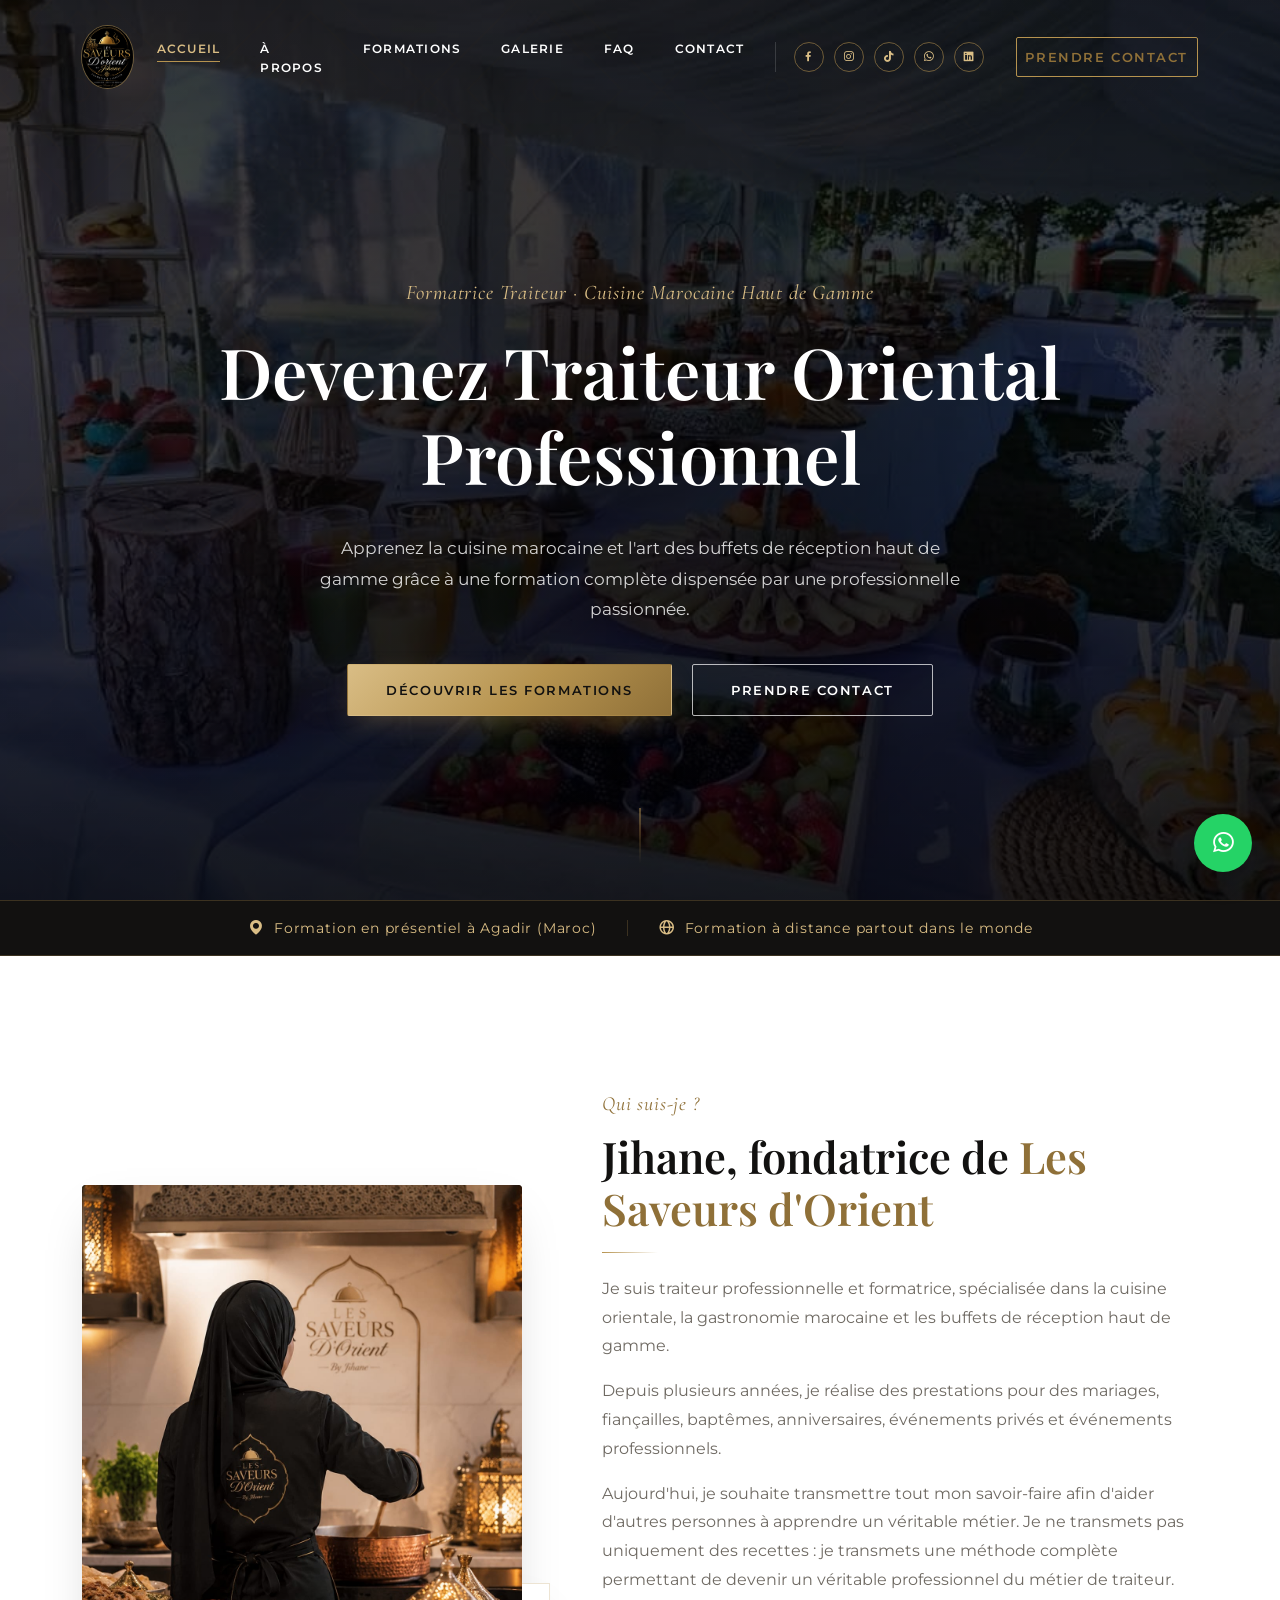
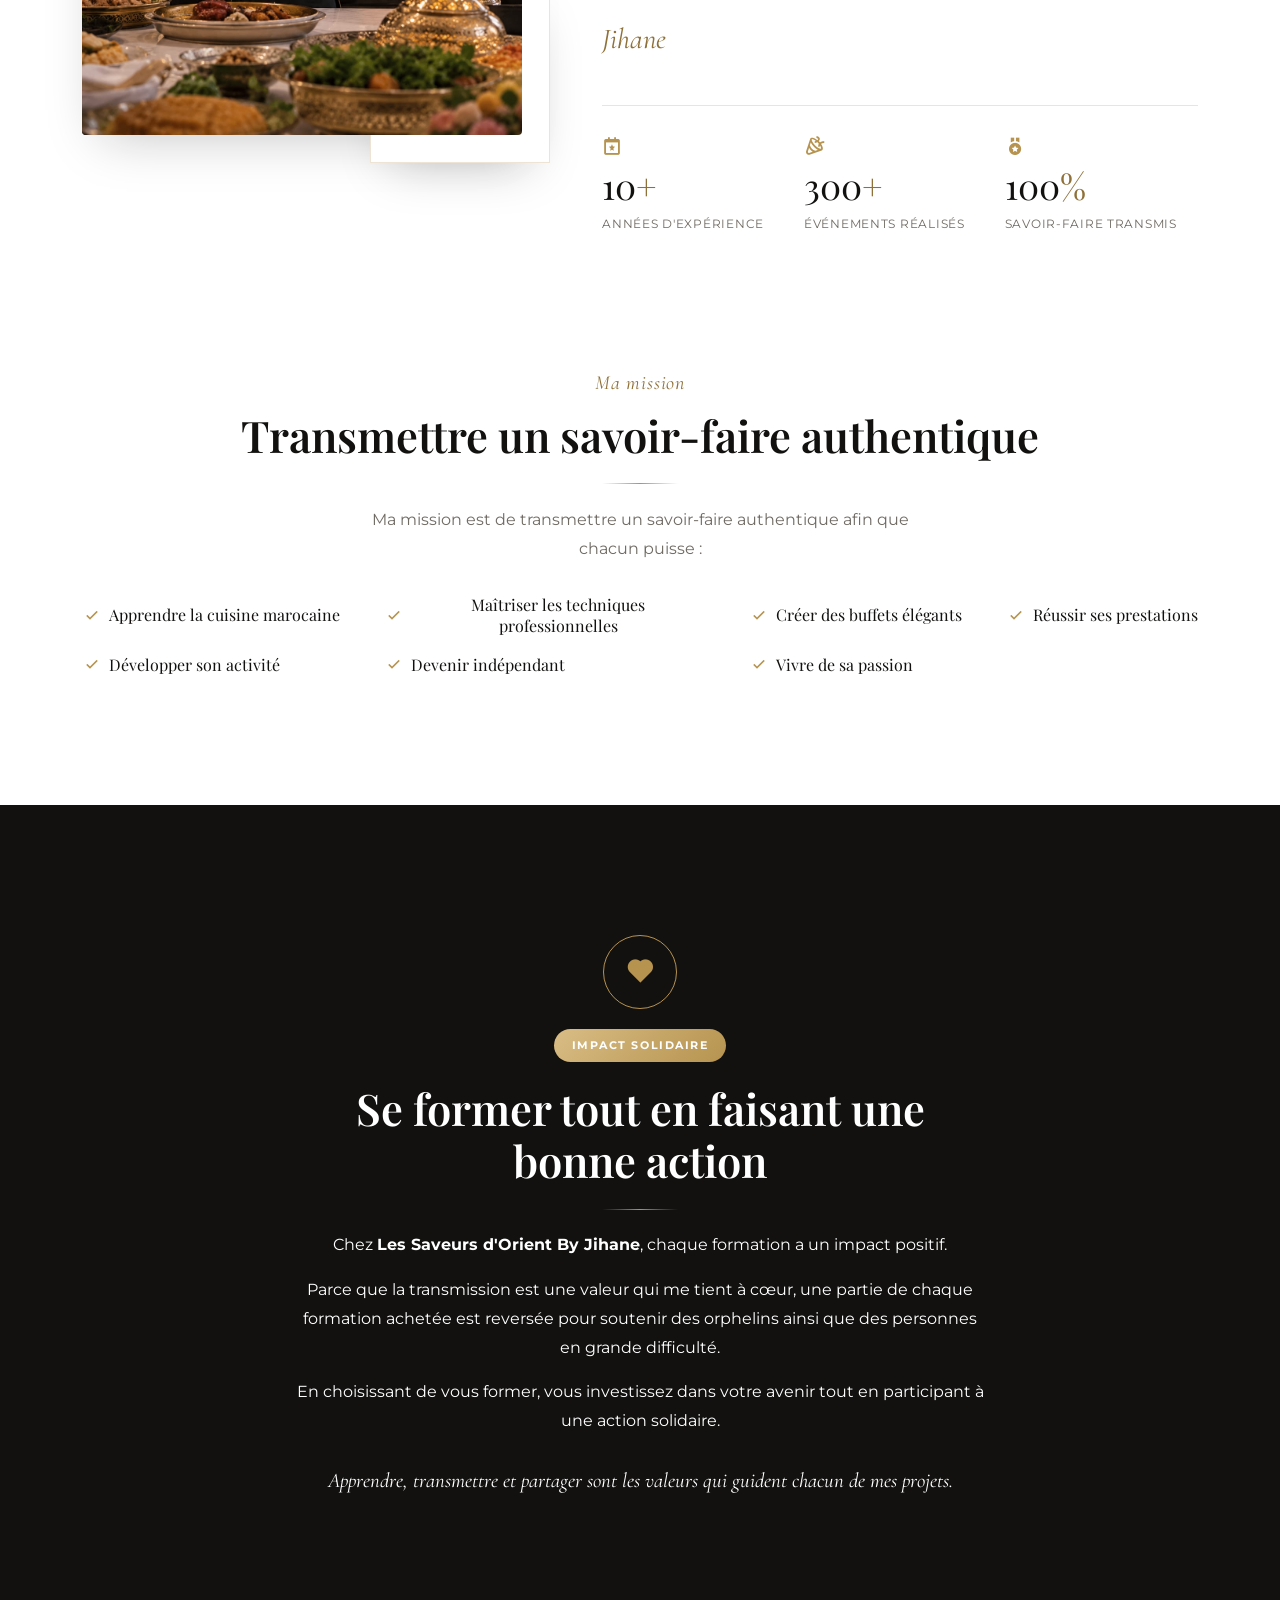
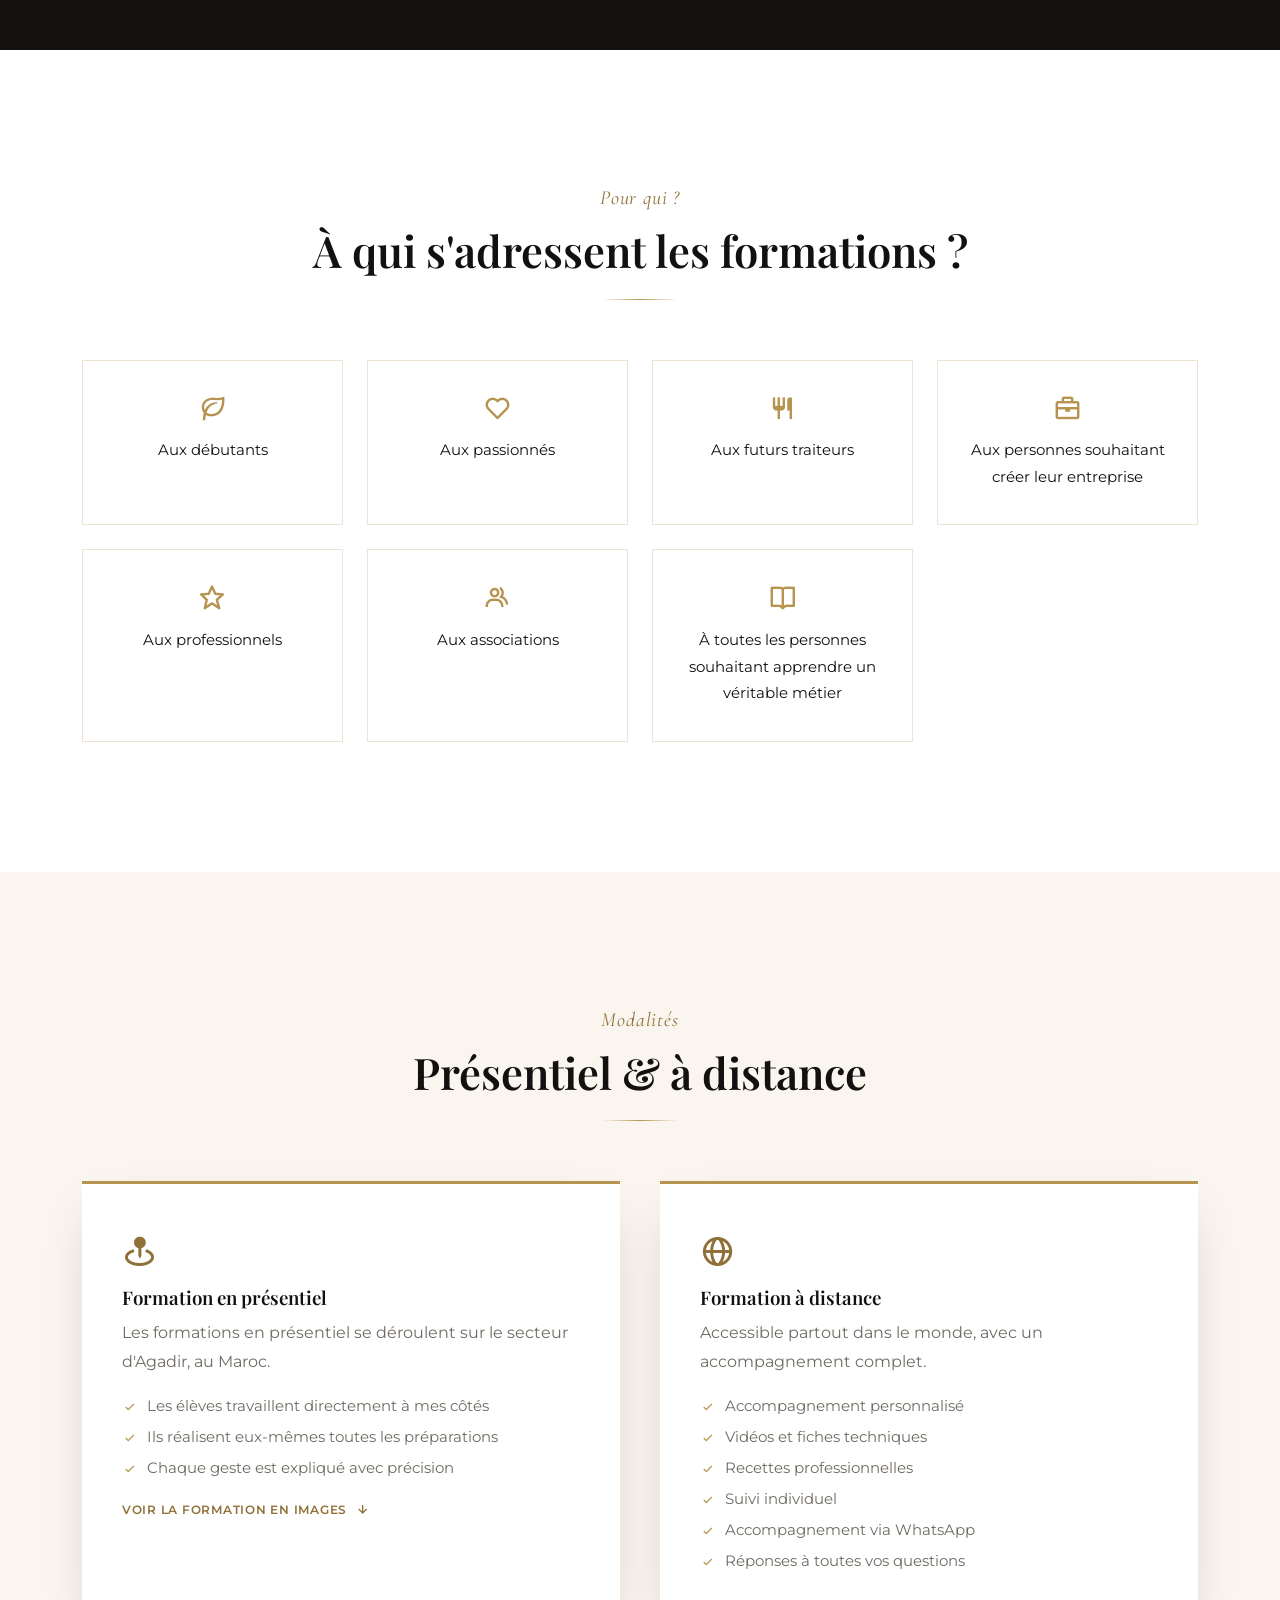
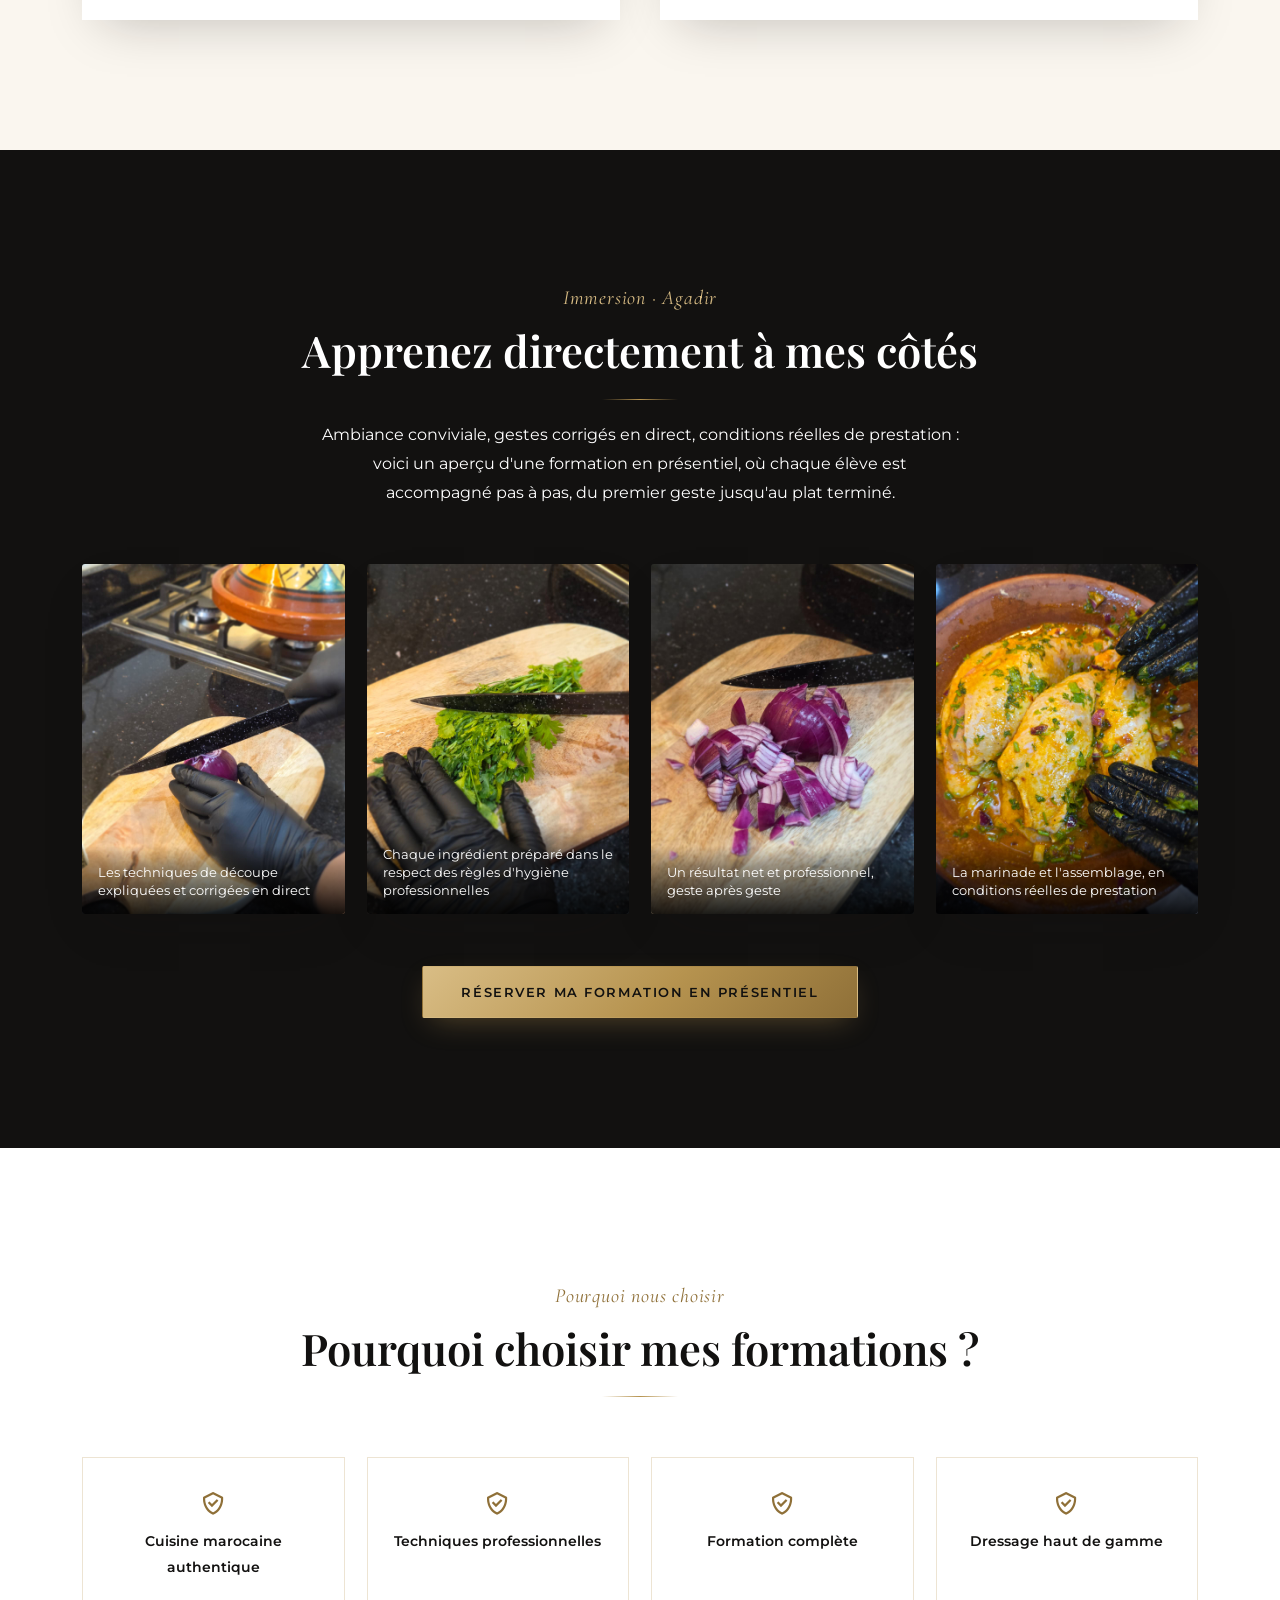
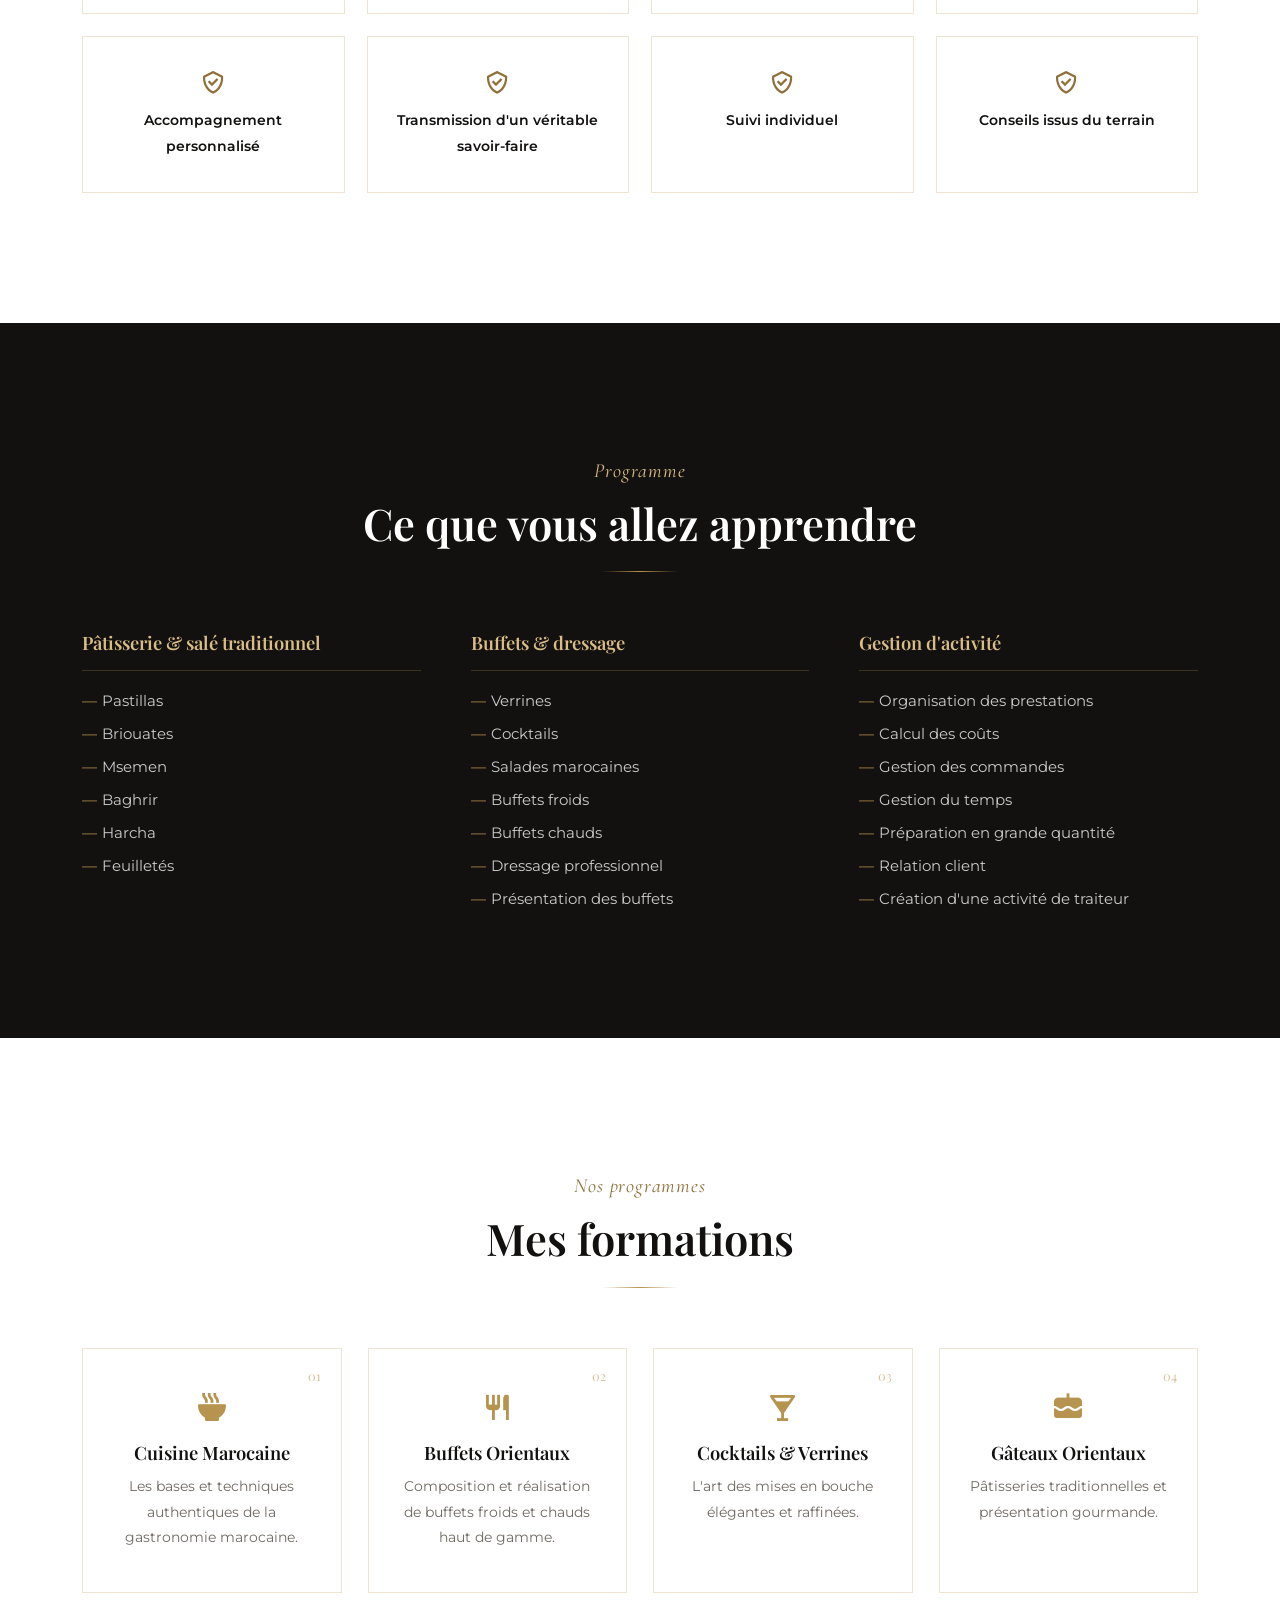
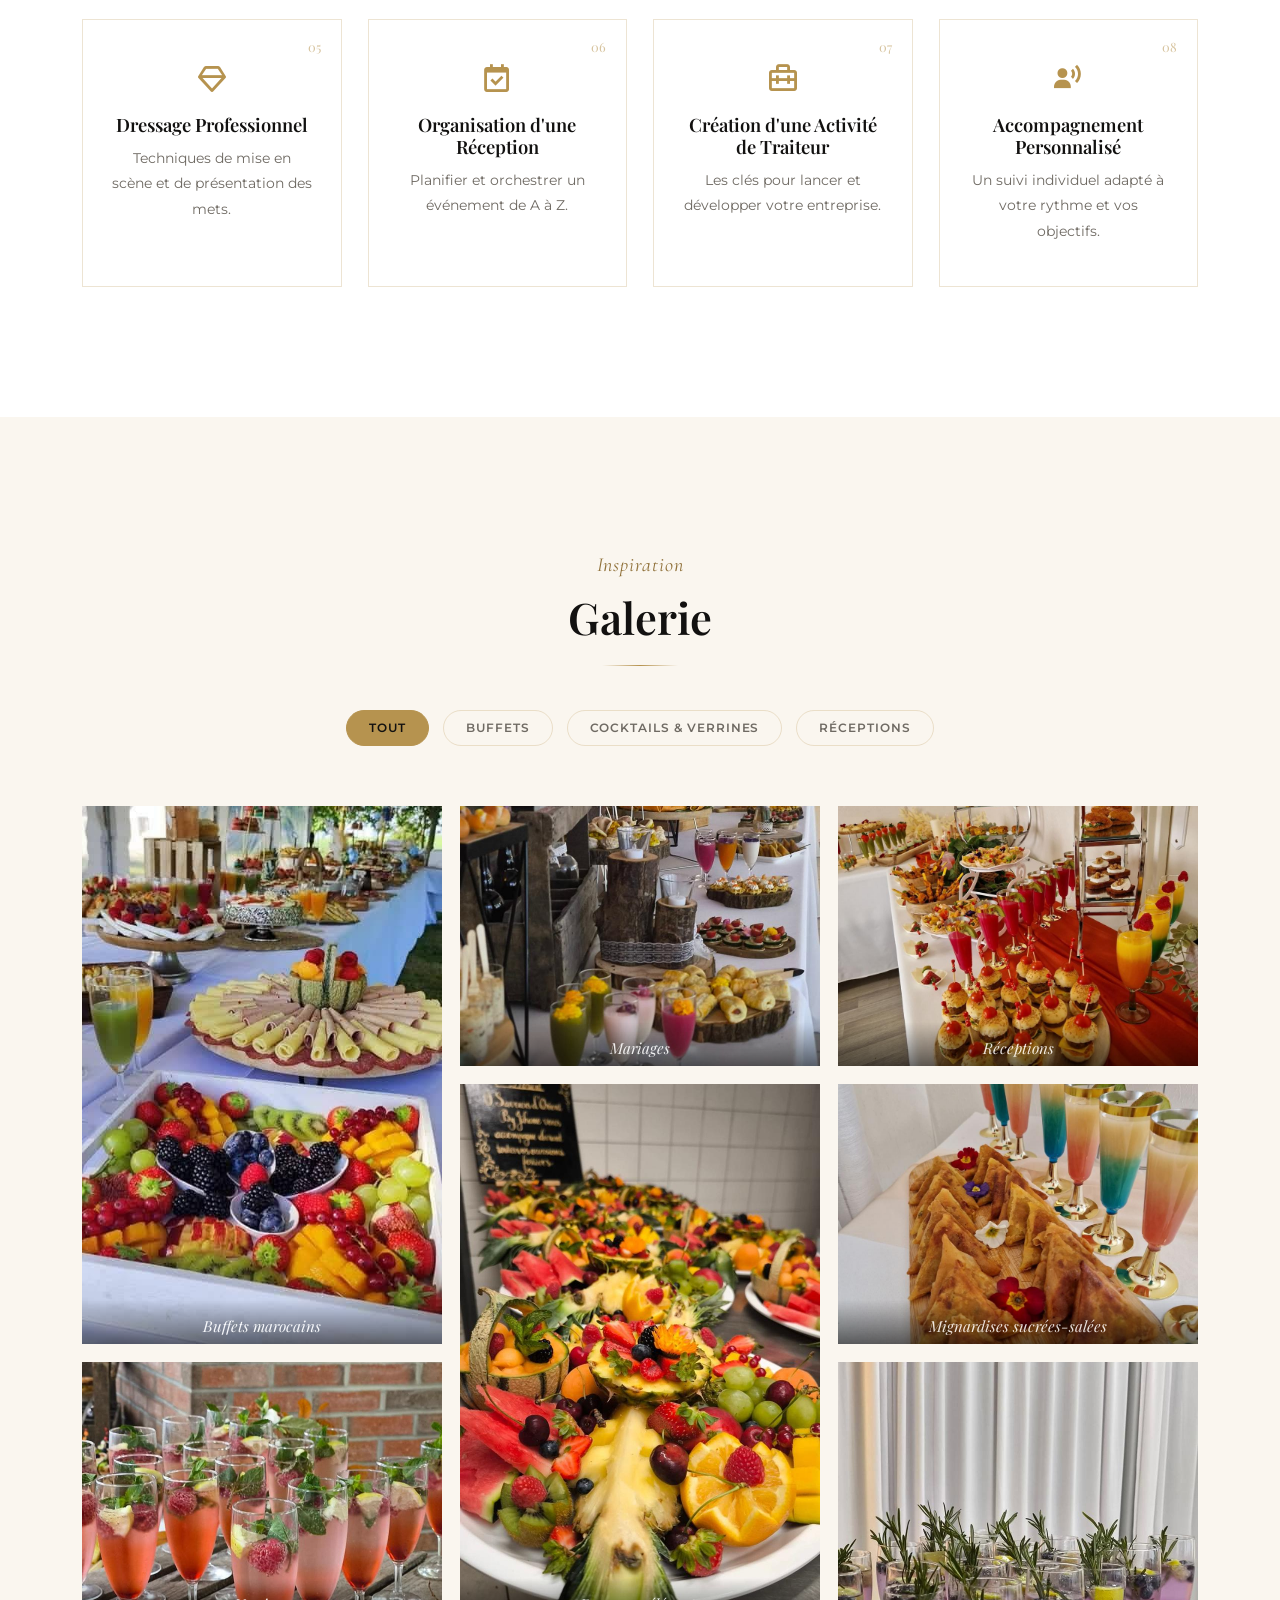
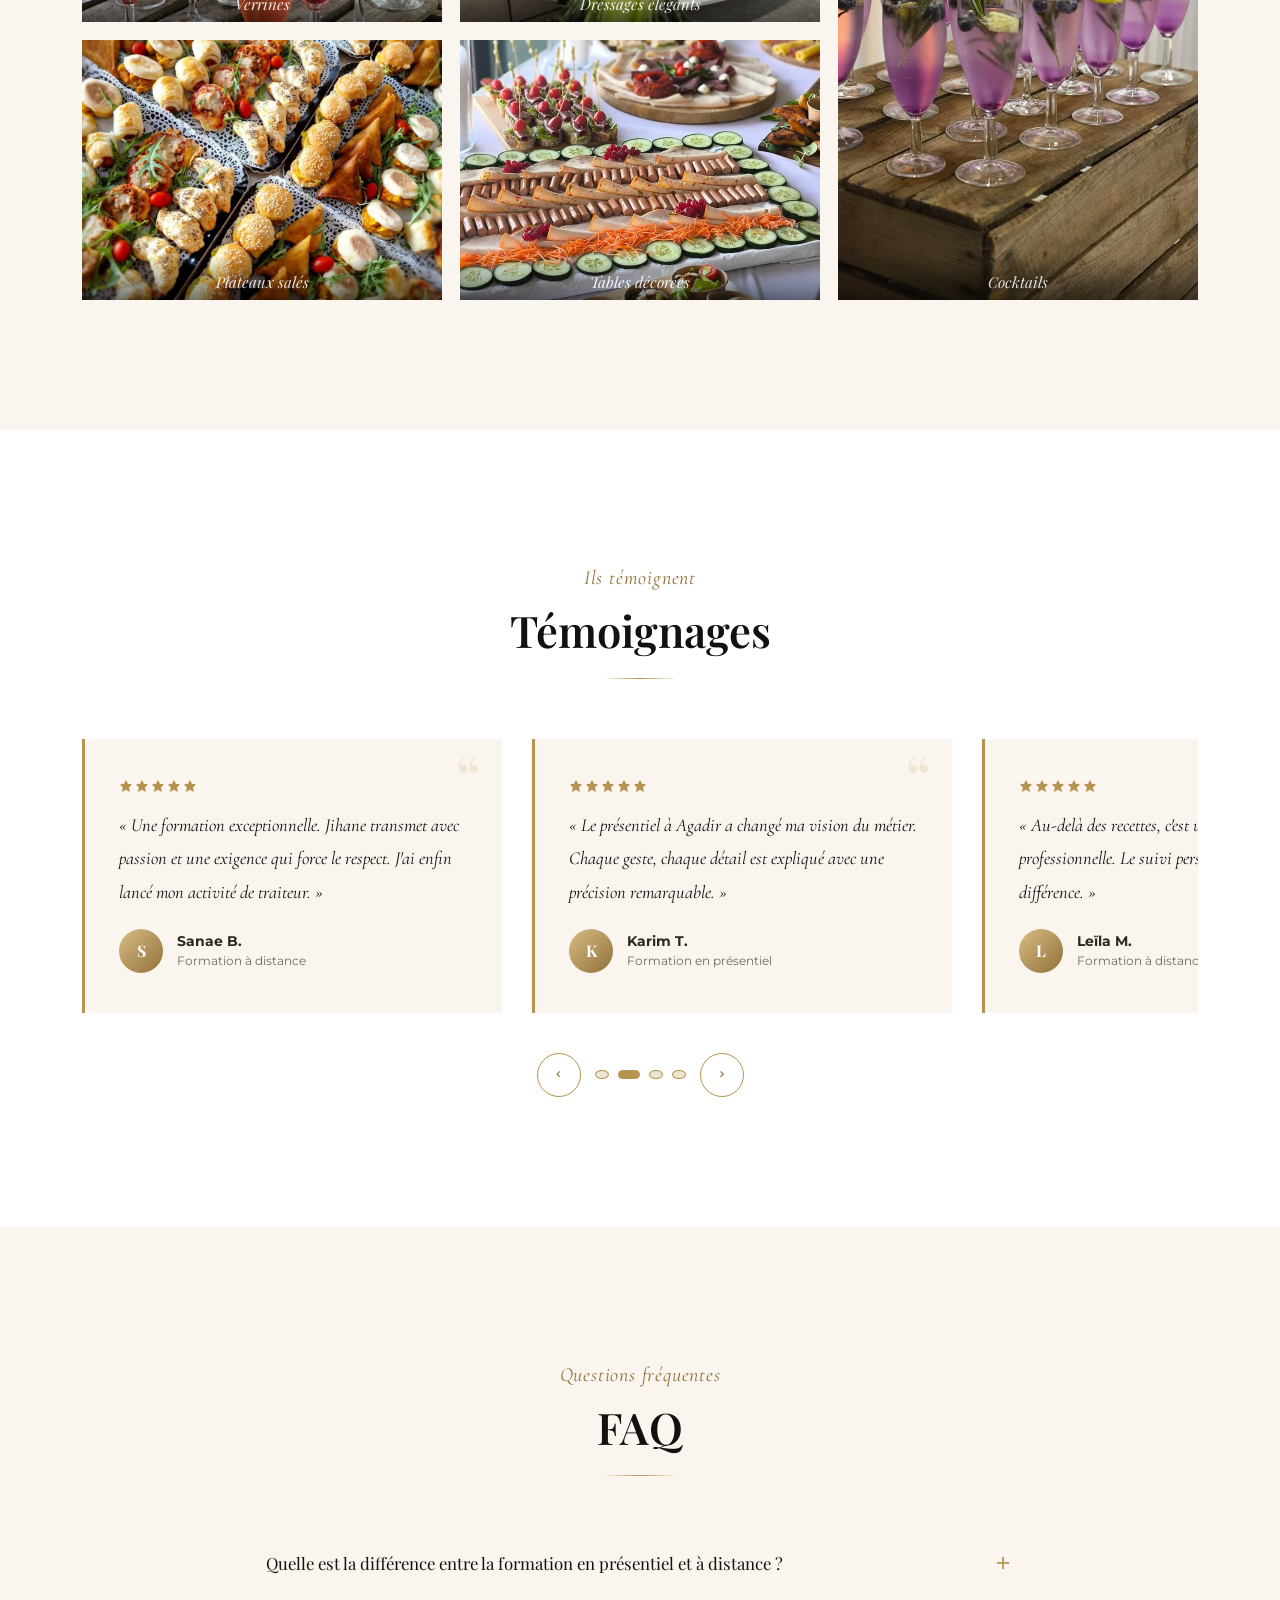
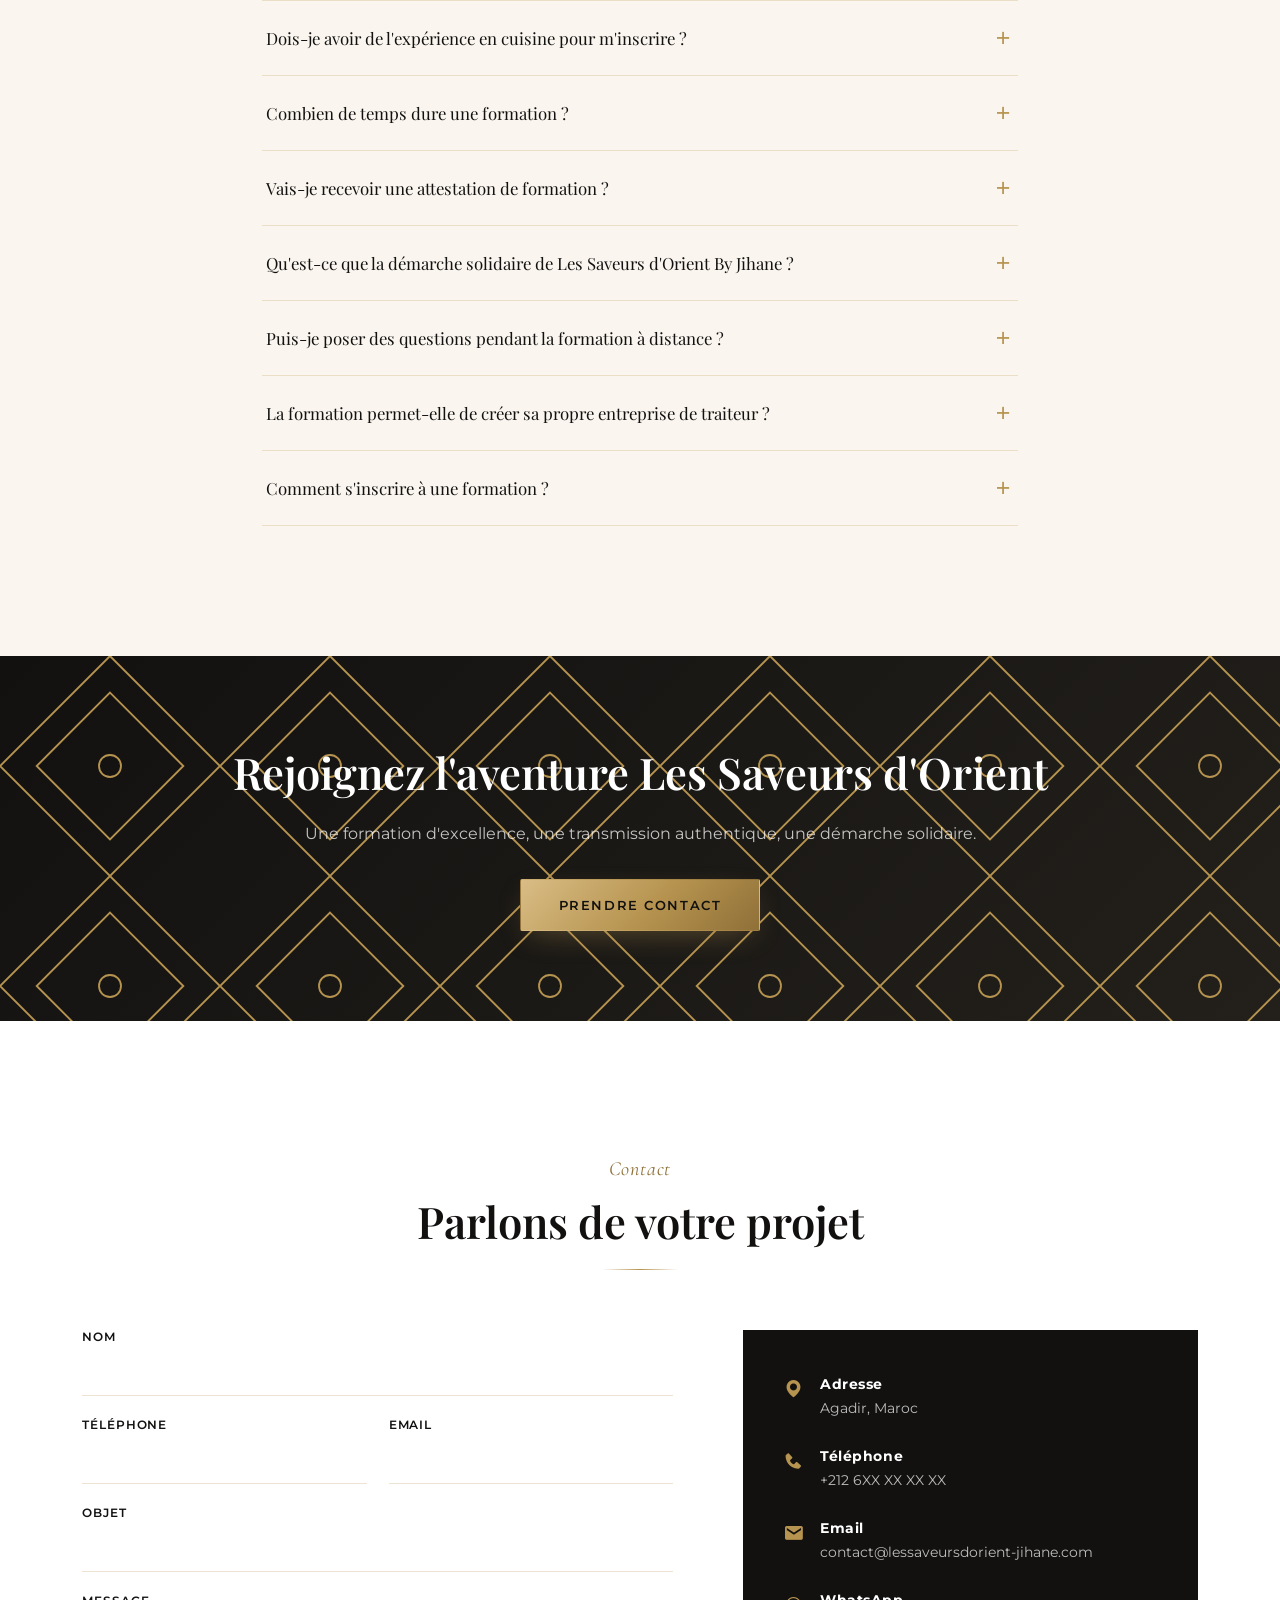
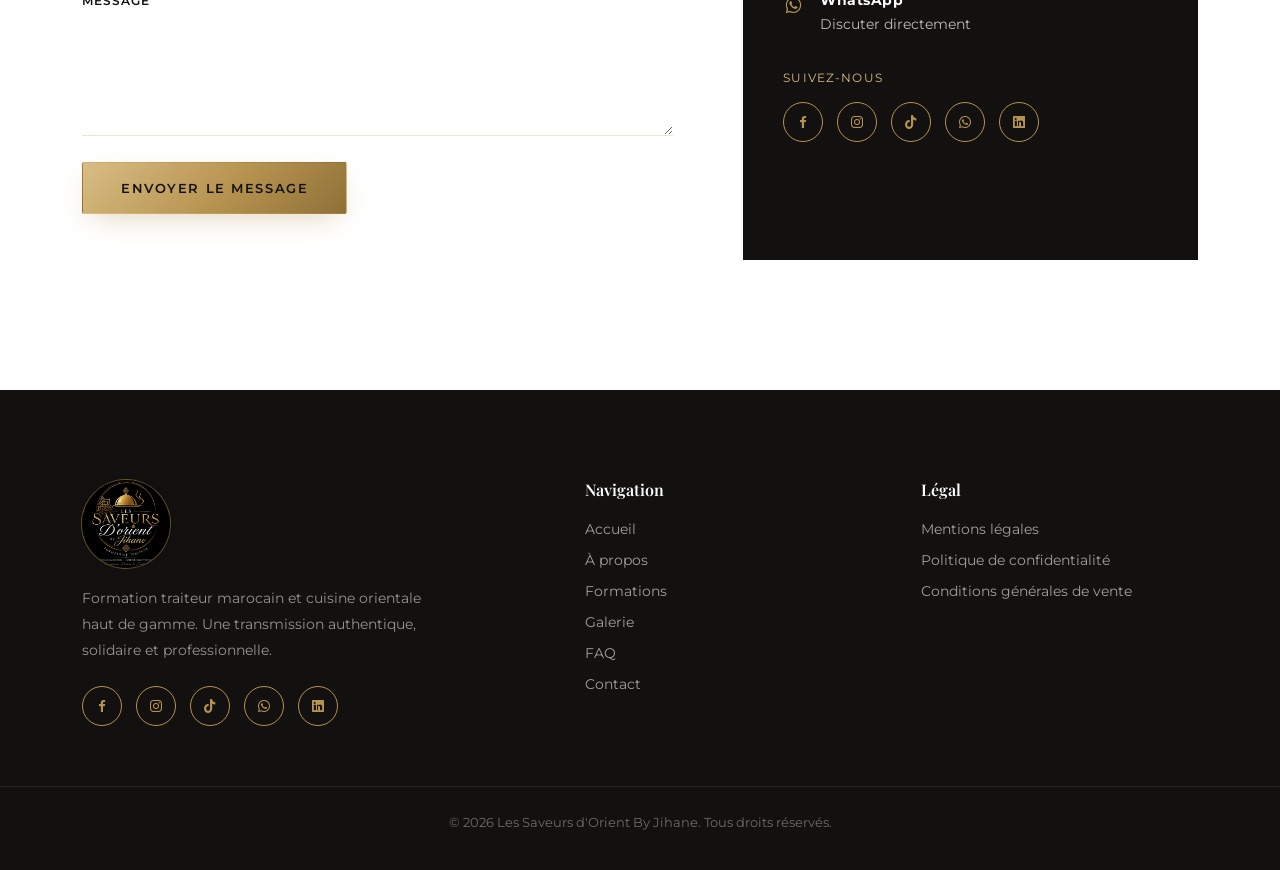
==== commit f131a819: "Ajoute les réseaux sociaux réels et le portrait de Jihane - Intègre Facebook, Instagram, TikTok, Wha" ====
--- a/index.html
+++ b/index.html
@@ -47,10 +47,10 @@
     "addressCountry": "MA"
   },
   "sameAs": [
-    "https://www.facebook.com/",
-    "https://www.instagram.com/",
-    "https://www.tiktok.com/",
-    "https://www.youtube.com/"
+    "https://www.facebook.com/share/1CwHQmA4Uc/",
+    "https://www.instagram.com/les_saveurs_dorient_by_jihane",
+    "https://www.tiktok.com/@osaveursdorientjihane59",
+    "https://www.linkedin.com/in/jihane-laidi-6904822b2"
   ]
 }
 </script>
@@ -81,6 +81,14 @@
         <li><a href="#contact" class="nav-link">Contact</a></li>
       </ul>
     </nav>
+
+    <div class="header-socials">
+      <a href="https://www.facebook.com/share/1CwHQmA4Uc/" target="_blank" rel="noopener" aria-label="Facebook"><i class='bx bxl-facebook'></i></a>
+      <a href="https://www.instagram.com/les_saveurs_dorient_by_jihane?utm_source=qr&amp;igsh=MTZmcjl6amxmaXBmdQ==" target="_blank" rel="noopener" aria-label="Instagram"><i class='bx bxl-instagram'></i></a>
+      <a href="https://www.tiktok.com/@osaveursdorientjihane59" target="_blank" rel="noopener" aria-label="TikTok"><i class='bx bxl-tiktok'></i></a>
+      <a href="https://wa.me/qr/KEFYGDVRGMM2O1" target="_blank" rel="noopener" aria-label="WhatsApp"><i class='bx bxl-whatsapp'></i></a>
+      <a href="https://www.linkedin.com/in/jihane-laidi-6904822b2?utm_source=share_via&amp;utm_content=profile&amp;utm_medium=member_android" target="_blank" rel="noopener" aria-label="LinkedIn"><i class='bx bxl-linkedin-square'></i></a>
+    </div>
 
     <a href="#contact" class="btn btn--gold-outline btn--small header-cta">Prendre contact</a>
     <button class="nav-toggle" id="nav-toggle" aria-label="Ouvrir le menu" aria-expanded="false">
@@ -549,15 +557,16 @@
         </div>
         <div class="contact-info__item">
           <i class='bx bxl-whatsapp'></i>
-          <div><strong>WhatsApp</strong><p><a href="https://wa.me/212600000000" target="_blank" rel="noopener">Discuter directement</a></p></div>
+          <div><strong>WhatsApp</strong><p><a href="https://wa.me/qr/KEFYGDVRGMM2O1" target="_blank" rel="noopener">Discuter directement</a></p></div>
         </div>
 
         <p class="contact-info__label">Suivez-nous</p>
         <div class="socials">
-          <a href="https://www.facebook.com/" target="_blank" rel="noopener" aria-label="Facebook"><i class='bx bxl-facebook'></i></a>
-          <a href="https://www.instagram.com/" target="_blank" rel="noopener" aria-label="Instagram"><i class='bx bxl-instagram'></i></a>
-          <a href="https://www.tiktok.com/" target="_blank" rel="noopener" aria-label="TikTok"><i class='bx bxl-tiktok'></i></a>
-          <a href="https://www.youtube.com/" target="_blank" rel="noopener" aria-label="YouTube"><i class='bx bxl-youtube'></i></a>
+          <a href="https://www.facebook.com/share/1CwHQmA4Uc/" target="_blank" rel="noopener" aria-label="Facebook"><i class='bx bxl-facebook'></i></a>
+          <a href="https://www.instagram.com/les_saveurs_dorient_by_jihane?utm_source=qr&amp;igsh=MTZmcjl6amxmaXBmdQ==" target="_blank" rel="noopener" aria-label="Instagram"><i class='bx bxl-instagram'></i></a>
+          <a href="https://www.tiktok.com/@osaveursdorientjihane59" target="_blank" rel="noopener" aria-label="TikTok"><i class='bx bxl-tiktok'></i></a>
+          <a href="https://wa.me/qr/KEFYGDVRGMM2O1" target="_blank" rel="noopener" aria-label="WhatsApp"><i class='bx bxl-whatsapp'></i></a>
+          <a href="https://www.linkedin.com/in/jihane-laidi-6904822b2?utm_source=share_via&amp;utm_content=profile&amp;utm_medium=member_android" target="_blank" rel="noopener" aria-label="LinkedIn"><i class='bx bxl-linkedin-square'></i></a>
         </div>
       </div>
     </div>
@@ -573,10 +582,11 @@
       </a>
       <p>Formation traiteur marocain et cuisine orientale haut de gamme. Une transmission authentique, solidaire et professionnelle.</p>
       <div class="socials">
-        <a href="https://www.facebook.com/" target="_blank" rel="noopener" aria-label="Facebook"><i class='bx bxl-facebook'></i></a>
-        <a href="https://www.instagram.com/" target="_blank" rel="noopener" aria-label="Instagram"><i class='bx bxl-instagram'></i></a>
-        <a href="https://www.tiktok.com/" target="_blank" rel="noopener" aria-label="TikTok"><i class='bx bxl-tiktok'></i></a>
-        <a href="https://www.youtube.com/" target="_blank" rel="noopener" aria-label="YouTube"><i class='bx bxl-youtube'></i></a>
+        <a href="https://www.facebook.com/share/1CwHQmA4Uc/" target="_blank" rel="noopener" aria-label="Facebook"><i class='bx bxl-facebook'></i></a>
+        <a href="https://www.instagram.com/les_saveurs_dorient_by_jihane?utm_source=qr&amp;igsh=MTZmcjl6amxmaXBmdQ==" target="_blank" rel="noopener" aria-label="Instagram"><i class='bx bxl-instagram'></i></a>
+        <a href="https://www.tiktok.com/@osaveursdorientjihane59" target="_blank" rel="noopener" aria-label="TikTok"><i class='bx bxl-tiktok'></i></a>
+        <a href="https://wa.me/qr/KEFYGDVRGMM2O1" target="_blank" rel="noopener" aria-label="WhatsApp"><i class='bx bxl-whatsapp'></i></a>
+        <a href="https://www.linkedin.com/in/jihane-laidi-6904822b2?utm_source=share_via&amp;utm_content=profile&amp;utm_medium=member_android" target="_blank" rel="noopener" aria-label="LinkedIn"><i class='bx bxl-linkedin-square'></i></a>
       </div>
     </div>
 
@@ -610,7 +620,7 @@
 </footer>
 
 <!-- ===================== FLOATING BUTTONS ===================== -->
-<a href="https://wa.me/212600000000" target="_blank" rel="noopener" class="whatsapp-float" aria-label="Contacter sur WhatsApp">
+<a href="https://wa.me/qr/KEFYGDVRGMM2O1" target="_blank" rel="noopener" class="whatsapp-float" aria-label="Contacter sur WhatsApp">
   <i class='bx bxl-whatsapp'></i>
 </a>
 <button class="back-to-top" id="back-to-top" aria-label="Retour en haut"><i class='bx bx-chevron-up'></i></button>
--- a/css/style.css
+++ b/css/style.css
@@ -145,6 +145,14 @@
 .nav-link:hover::after, .nav-link:hover{ color: var(--c-gold-light); }
 .nav-link:hover::after{ width:100%; }
 
+.header-socials{ display:flex; gap: 10px; padding-left: 18px; margin-left: 6px; border-left: 1px solid rgba(255,255,255,.15); }
+.header-socials a{
+  width: 30px; height:30px; border-radius:50%; border: 1px solid rgba(182,147,79,.55);
+  display:flex; align-items:center; justify-content:center; color: var(--c-gold-light);
+  font-size: .82rem; transition: all var(--transition);
+}
+.header-socials a:hover{ background: var(--c-gold); border-color: var(--c-gold); color: var(--c-black); transform: translateY(-2px); }
+
 .header-cta{ margin-left: 8px; }
 
 .site-header.is-scrolled{
@@ -738,6 +746,10 @@
 /* =========================================================
    RESPONSIVE
    ========================================================= */
+@media (max-width: 1180px){
+  .header-socials{ display:none; }
+}
+
 @media (max-width: 1024px){
   .about{ grid-template-columns: 1fr; gap: 60px; }
   .modalites-grid{ grid-template-columns: 1fr; }
